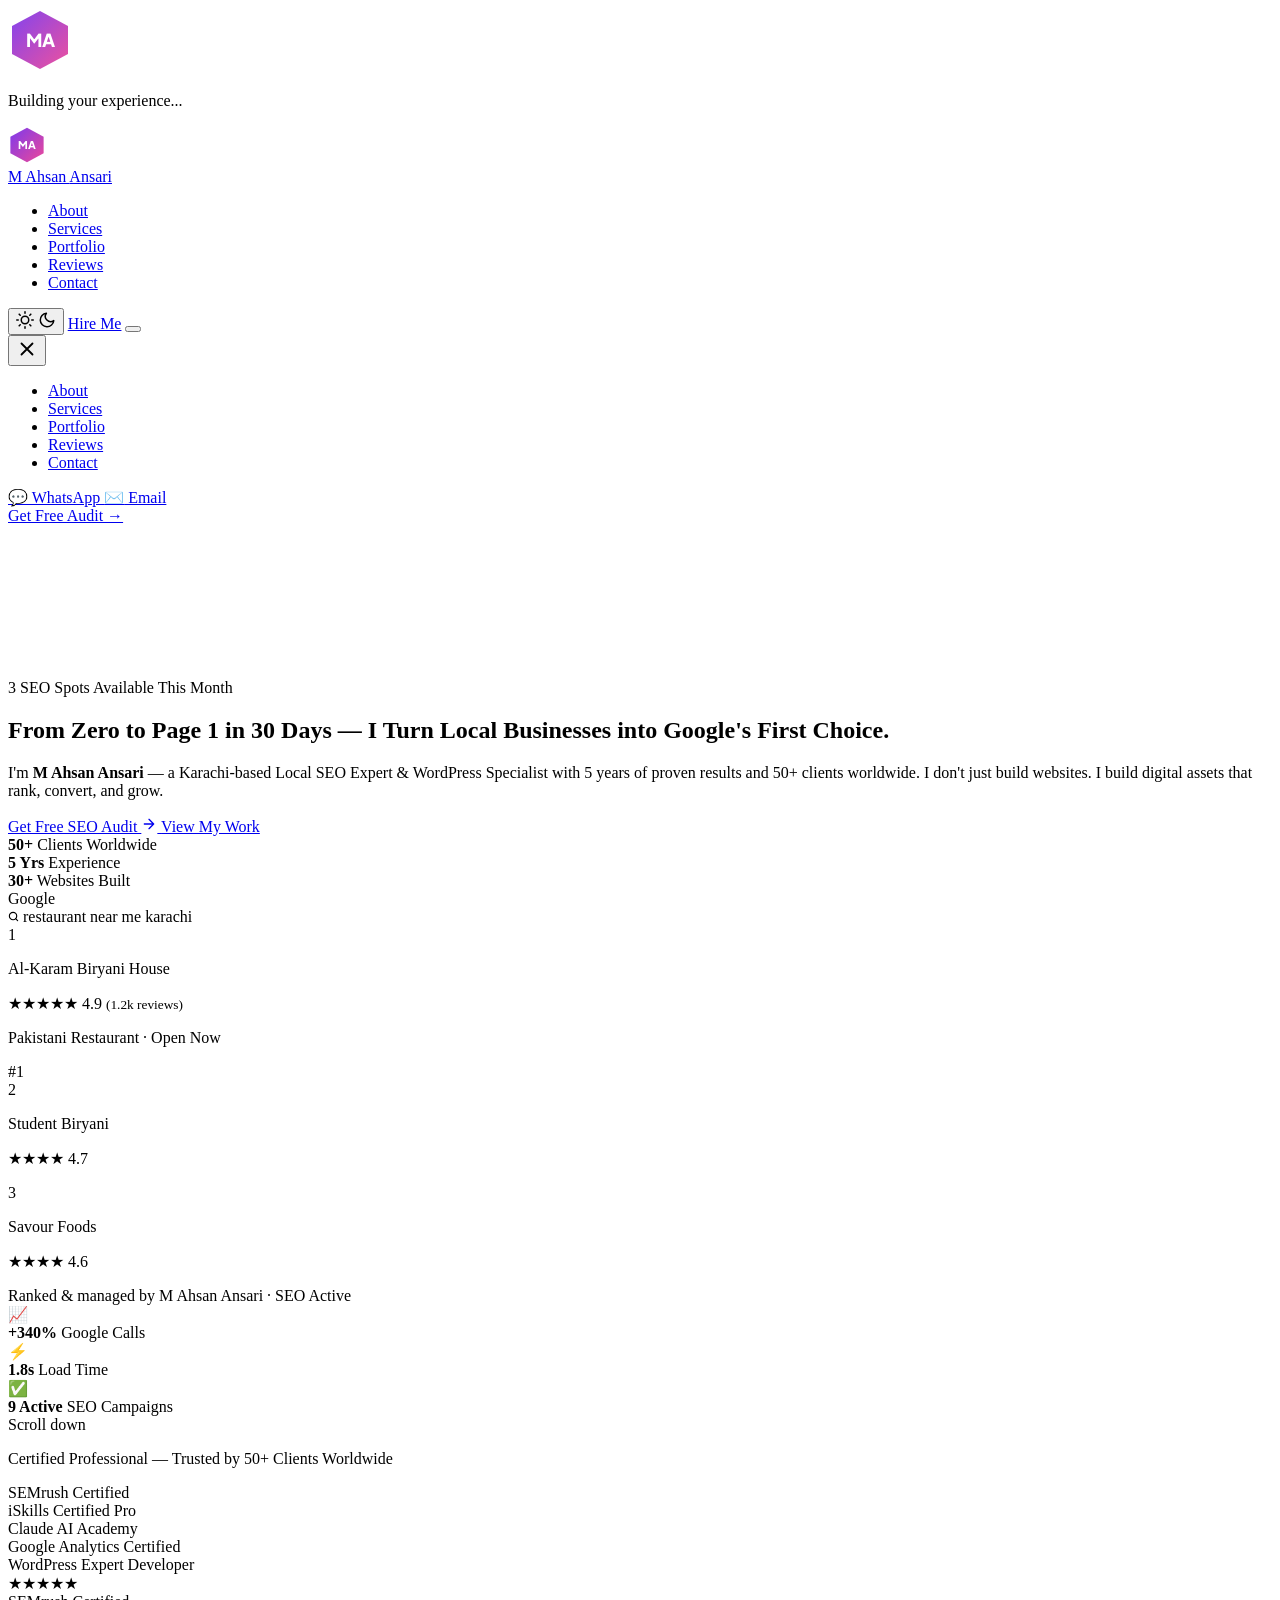
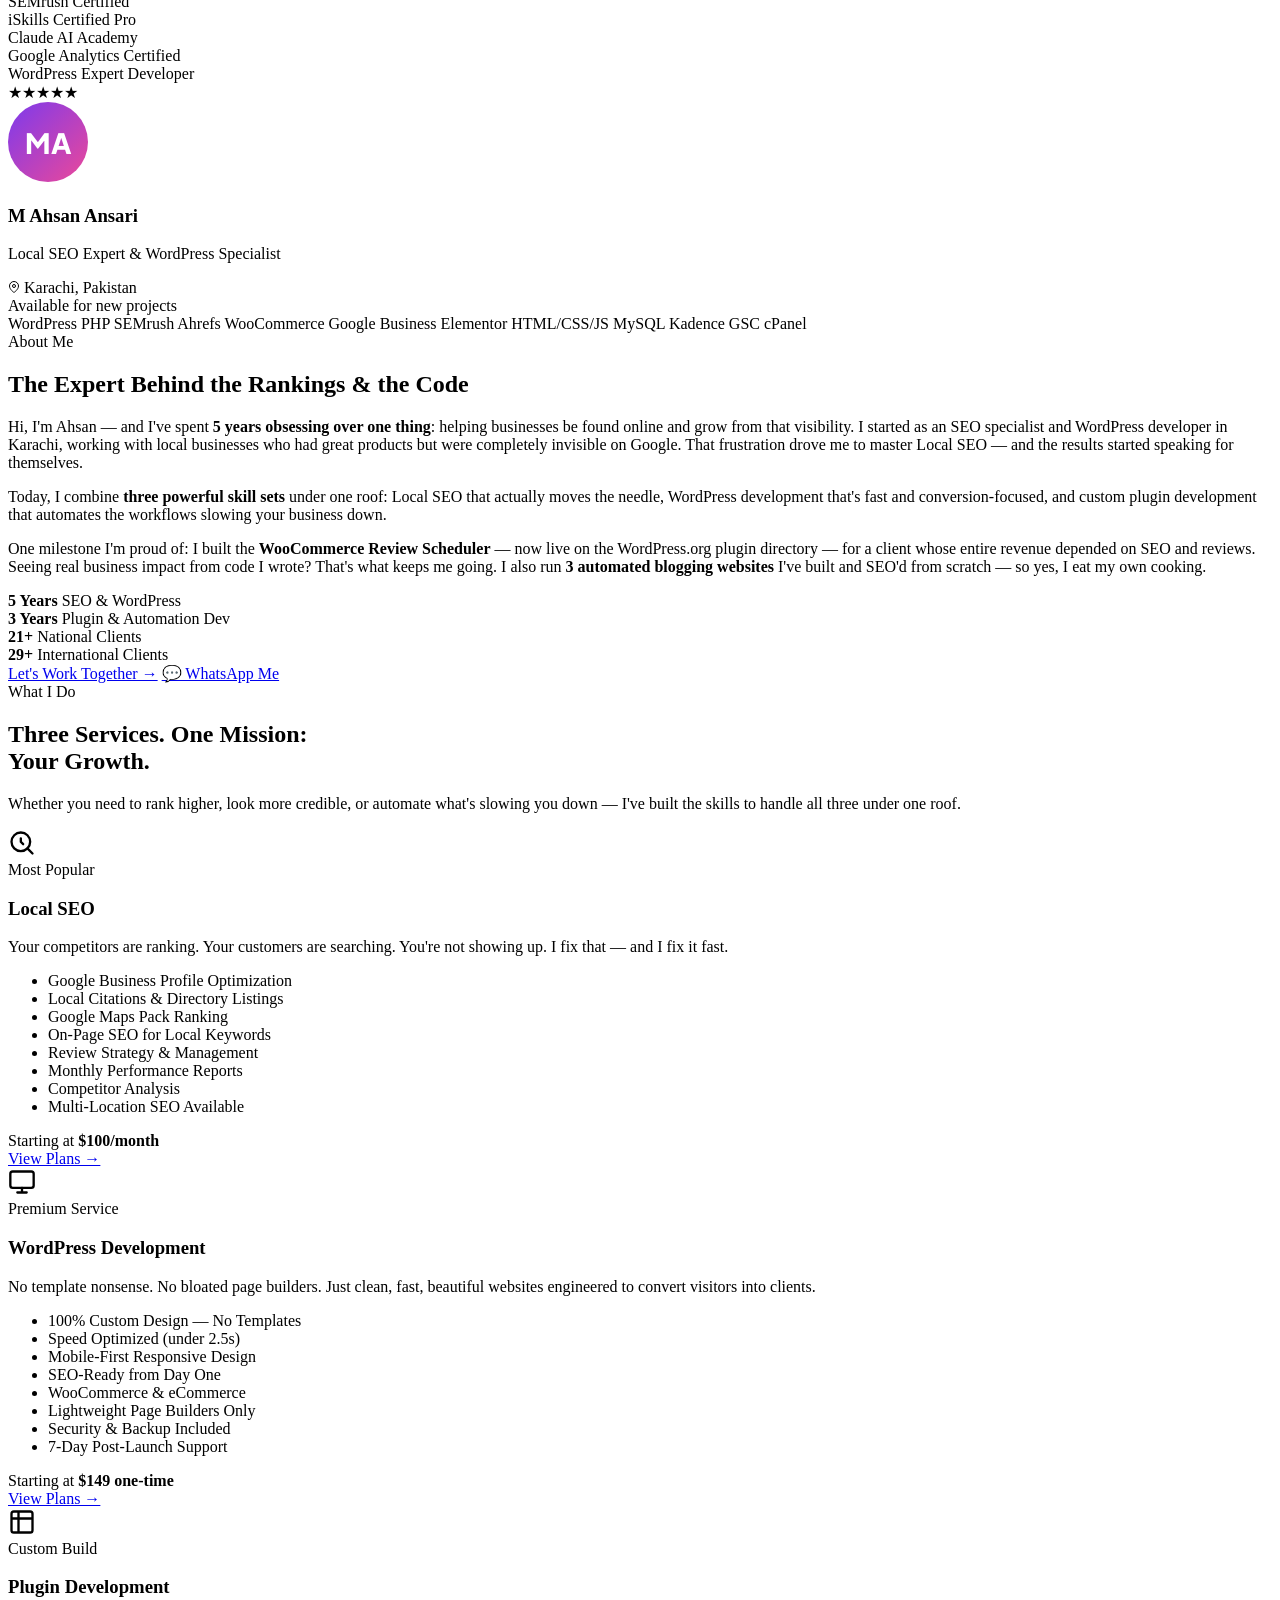
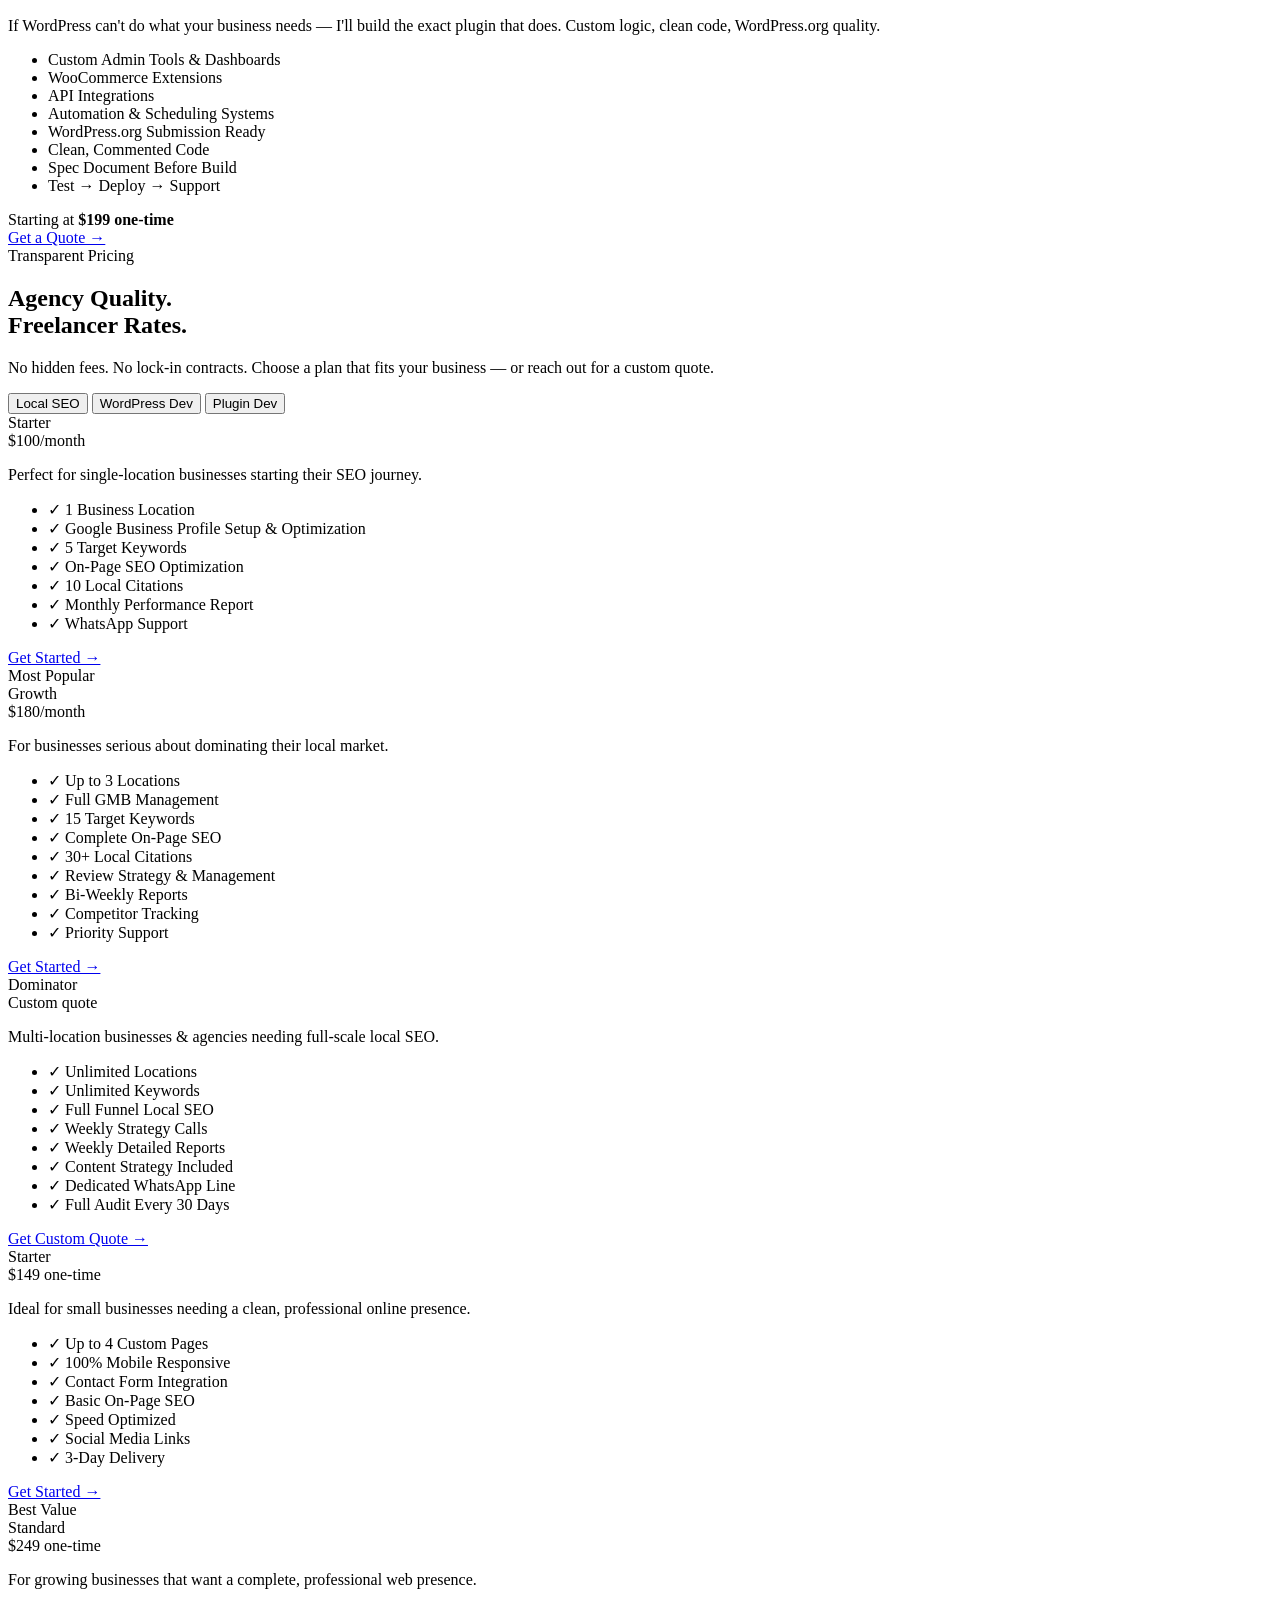
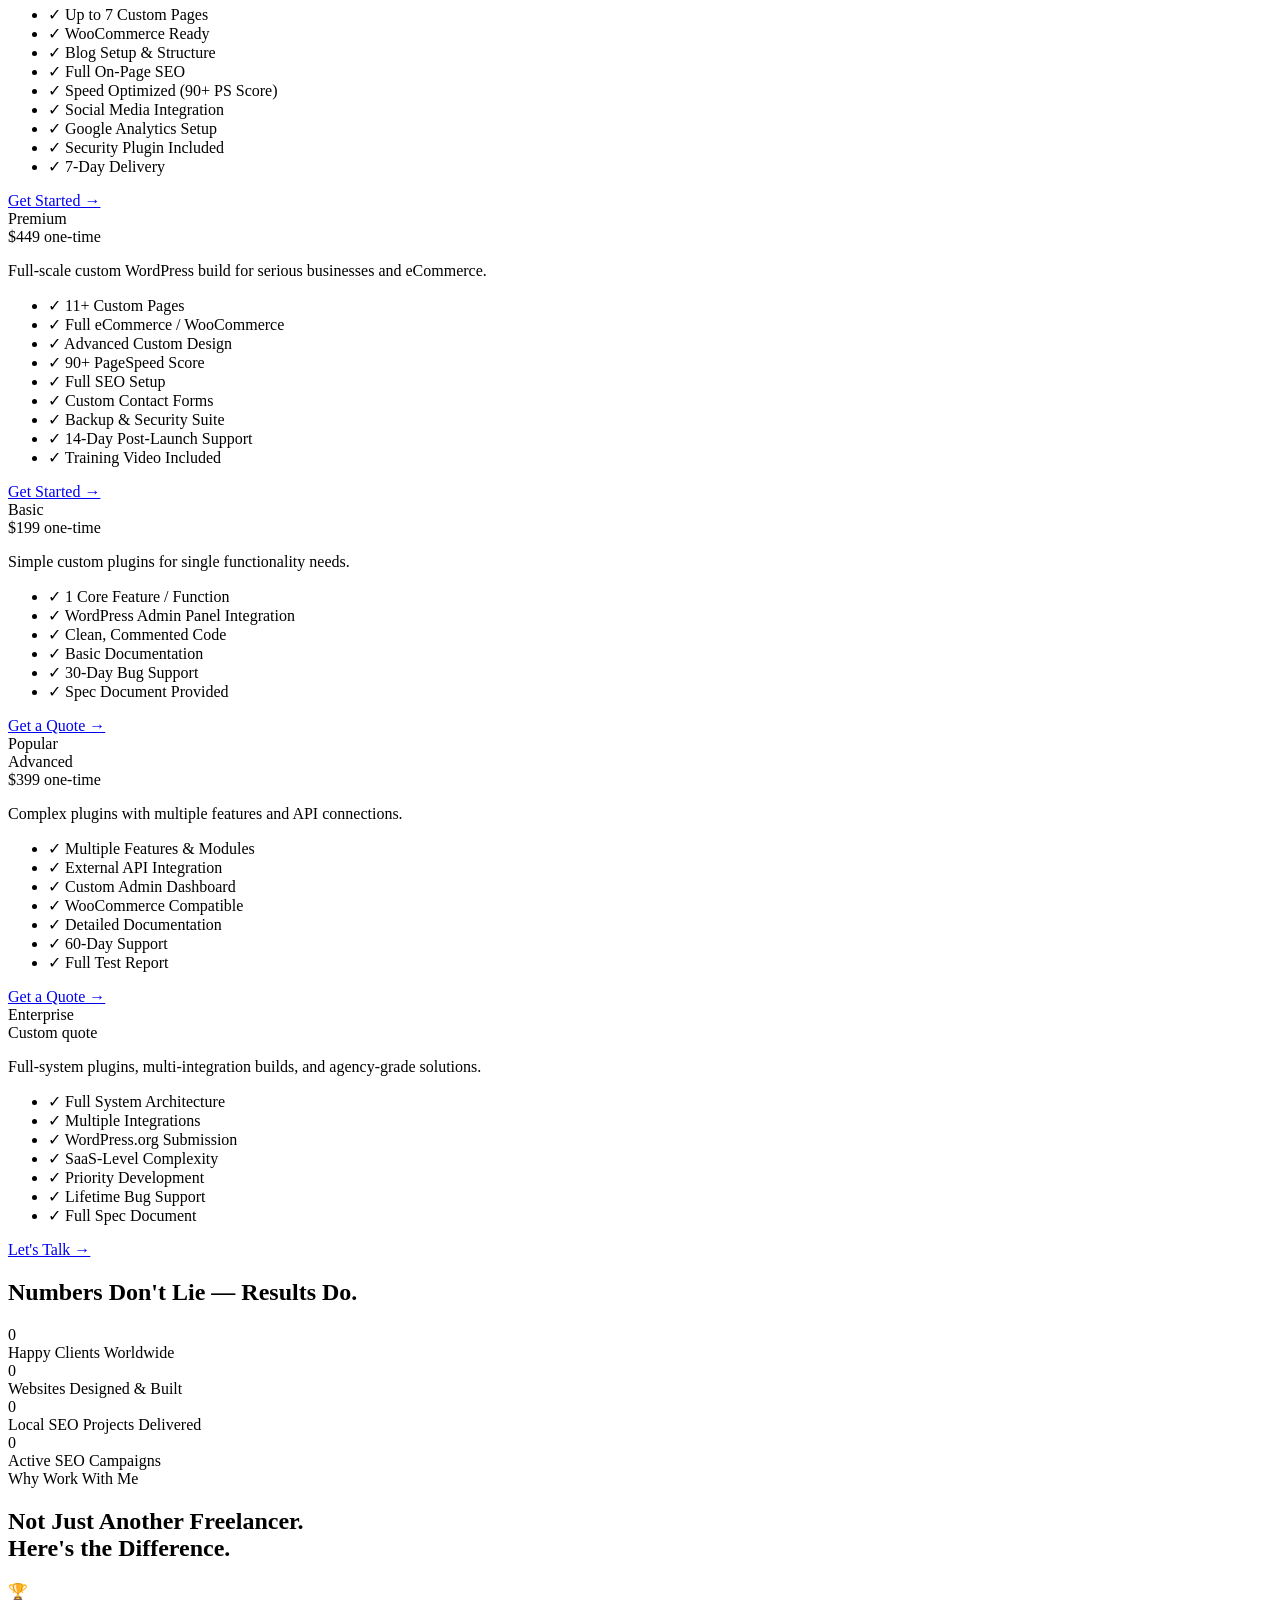
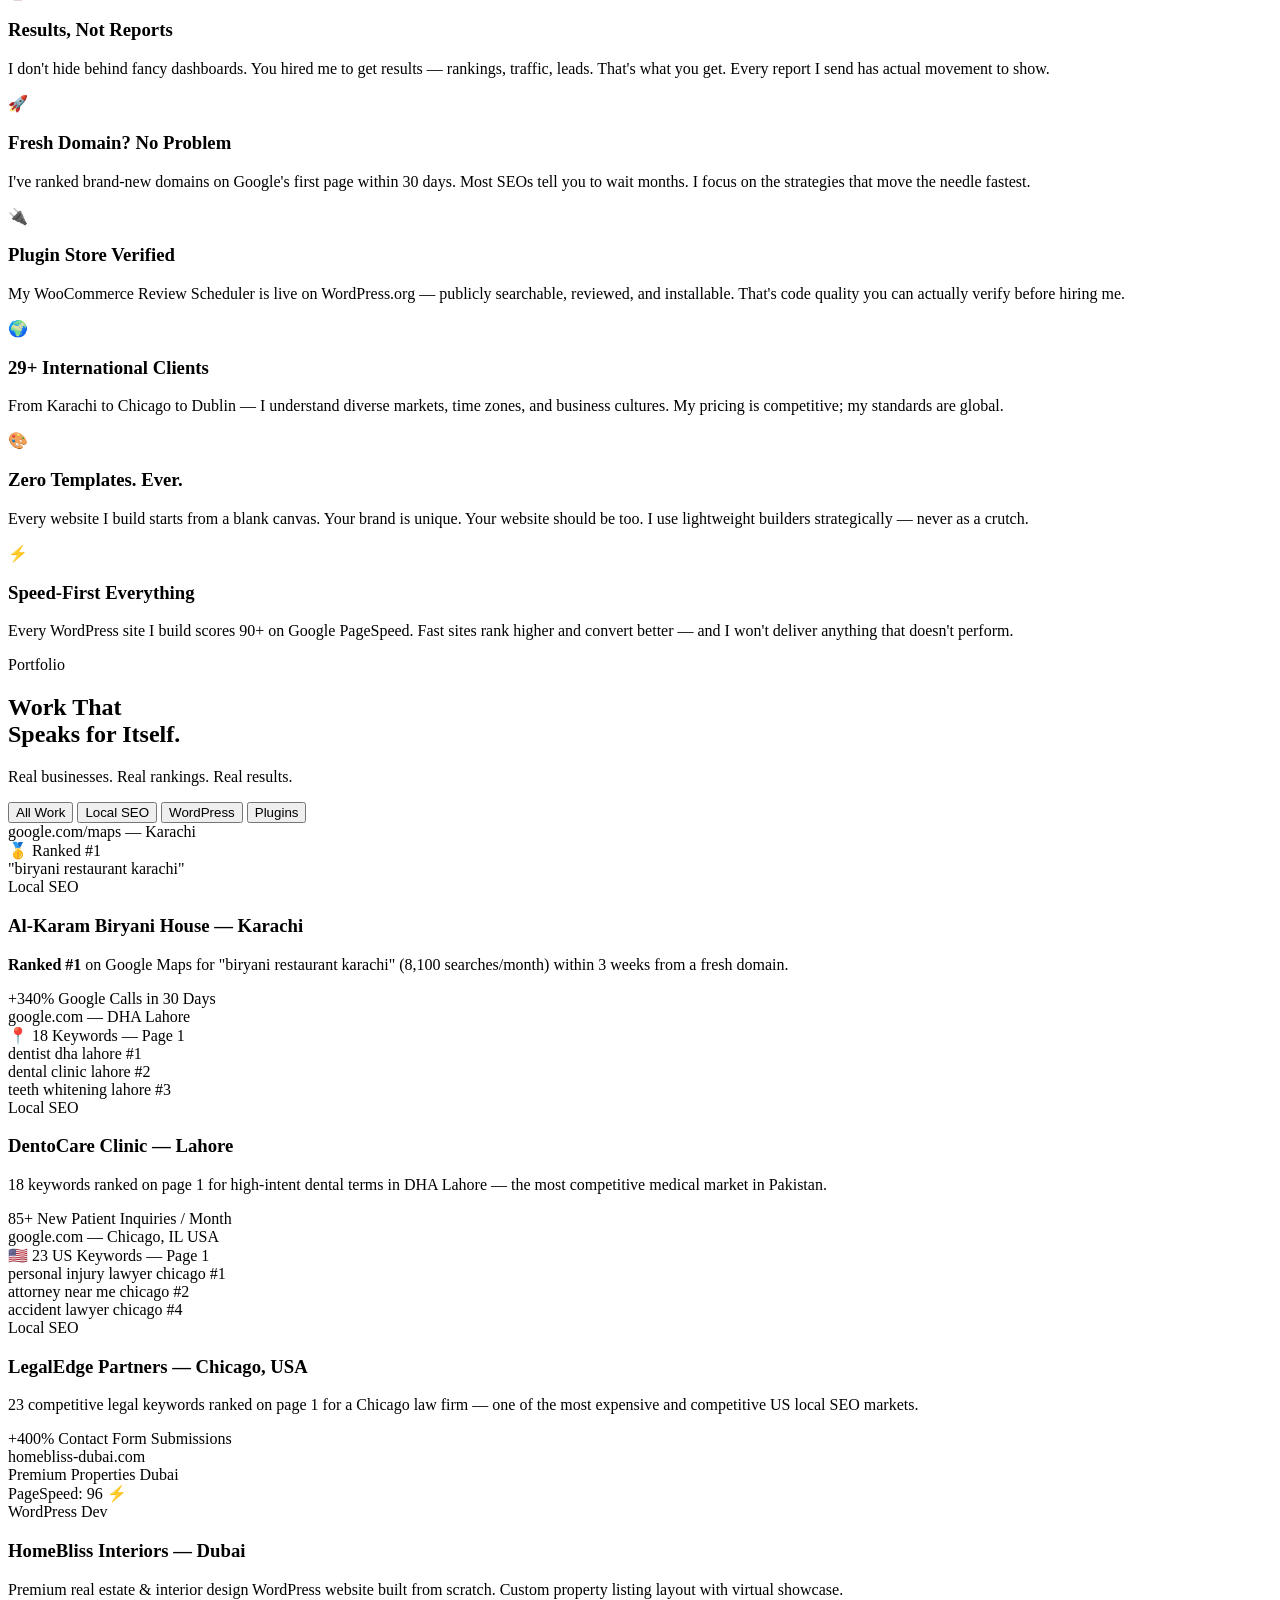
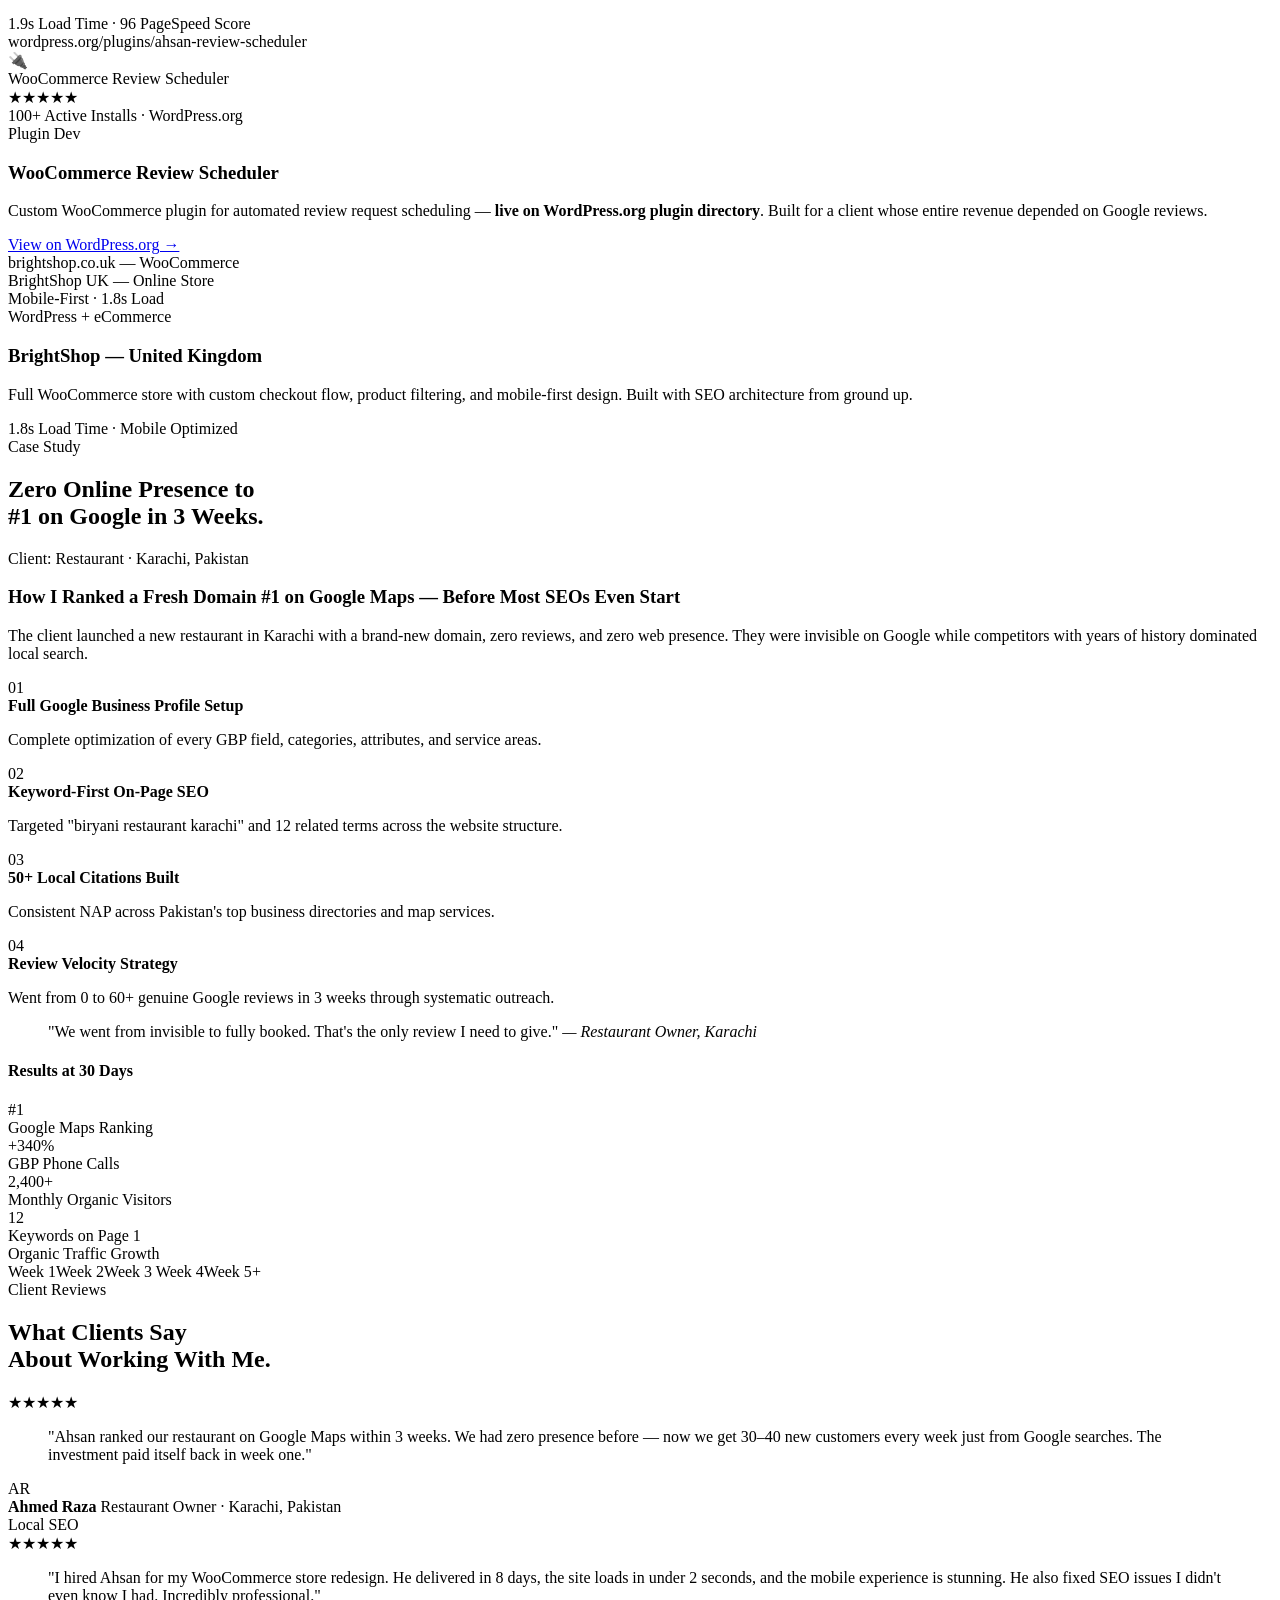
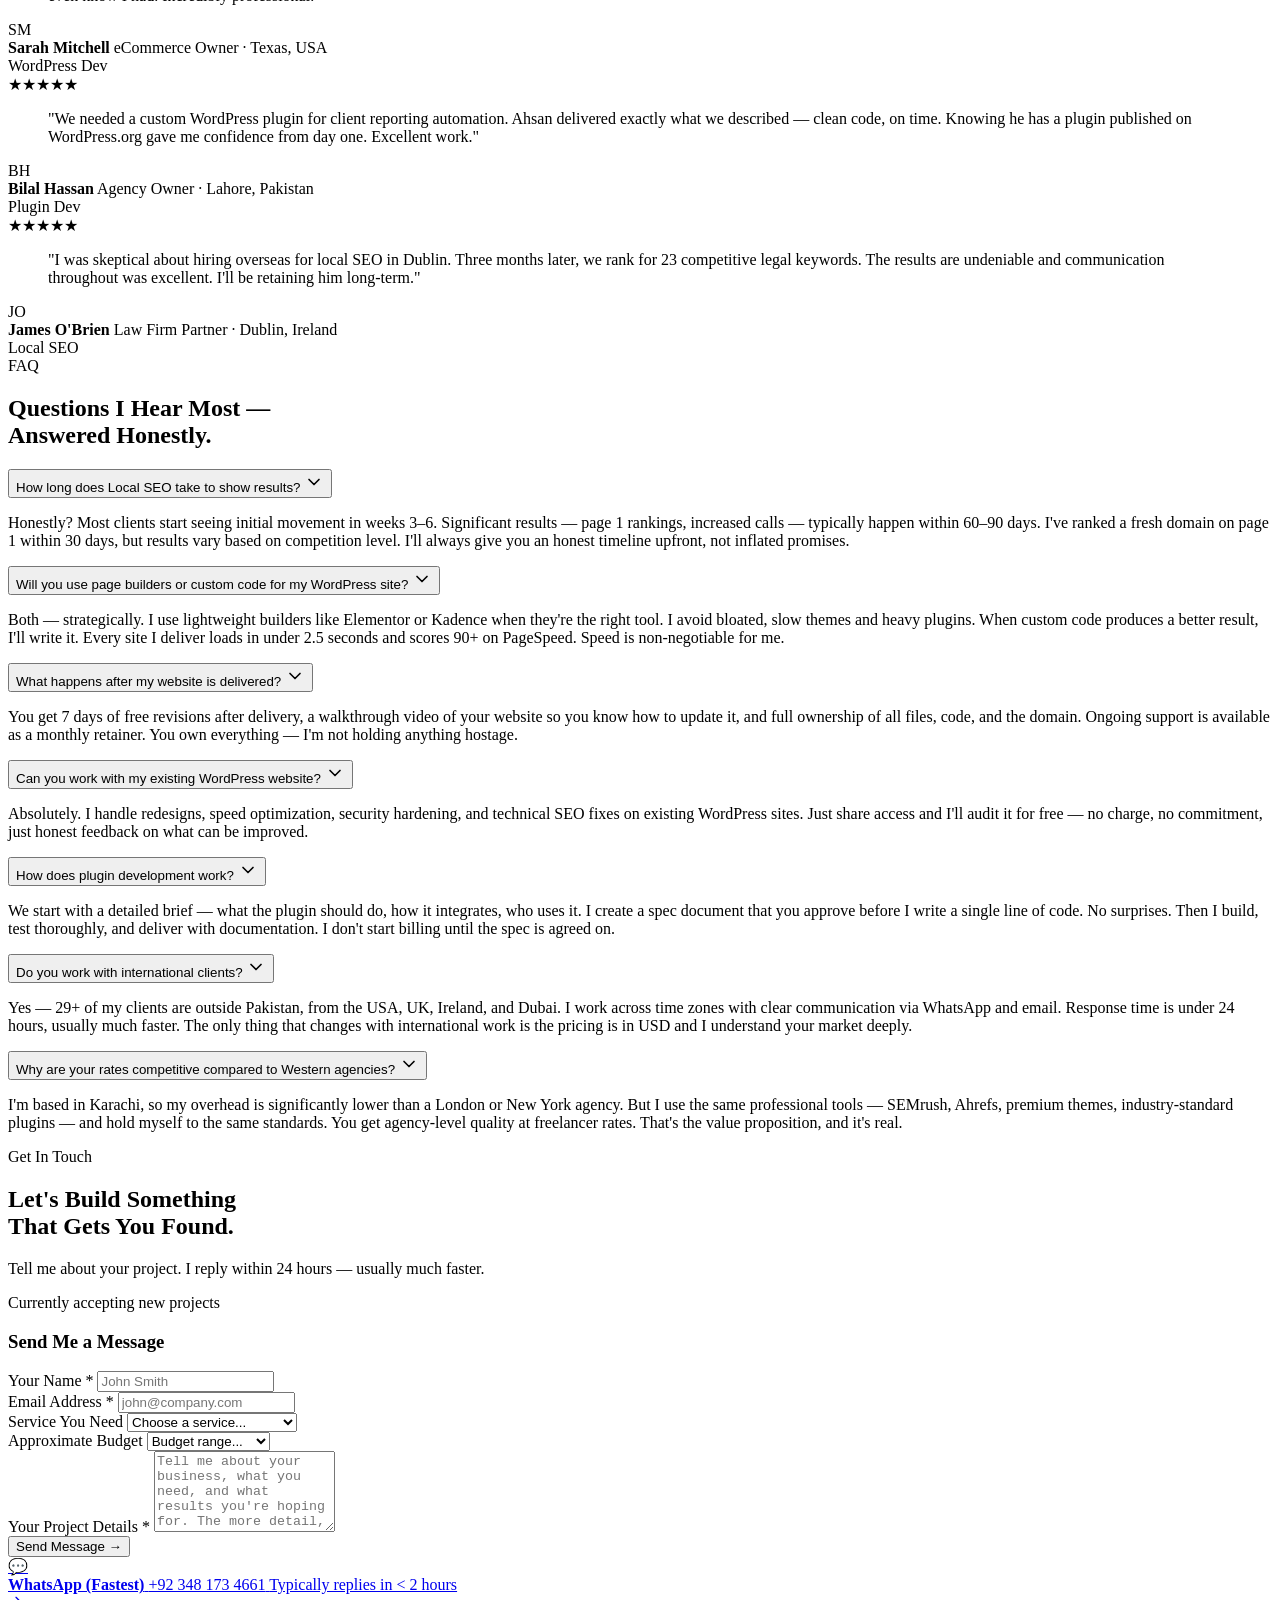
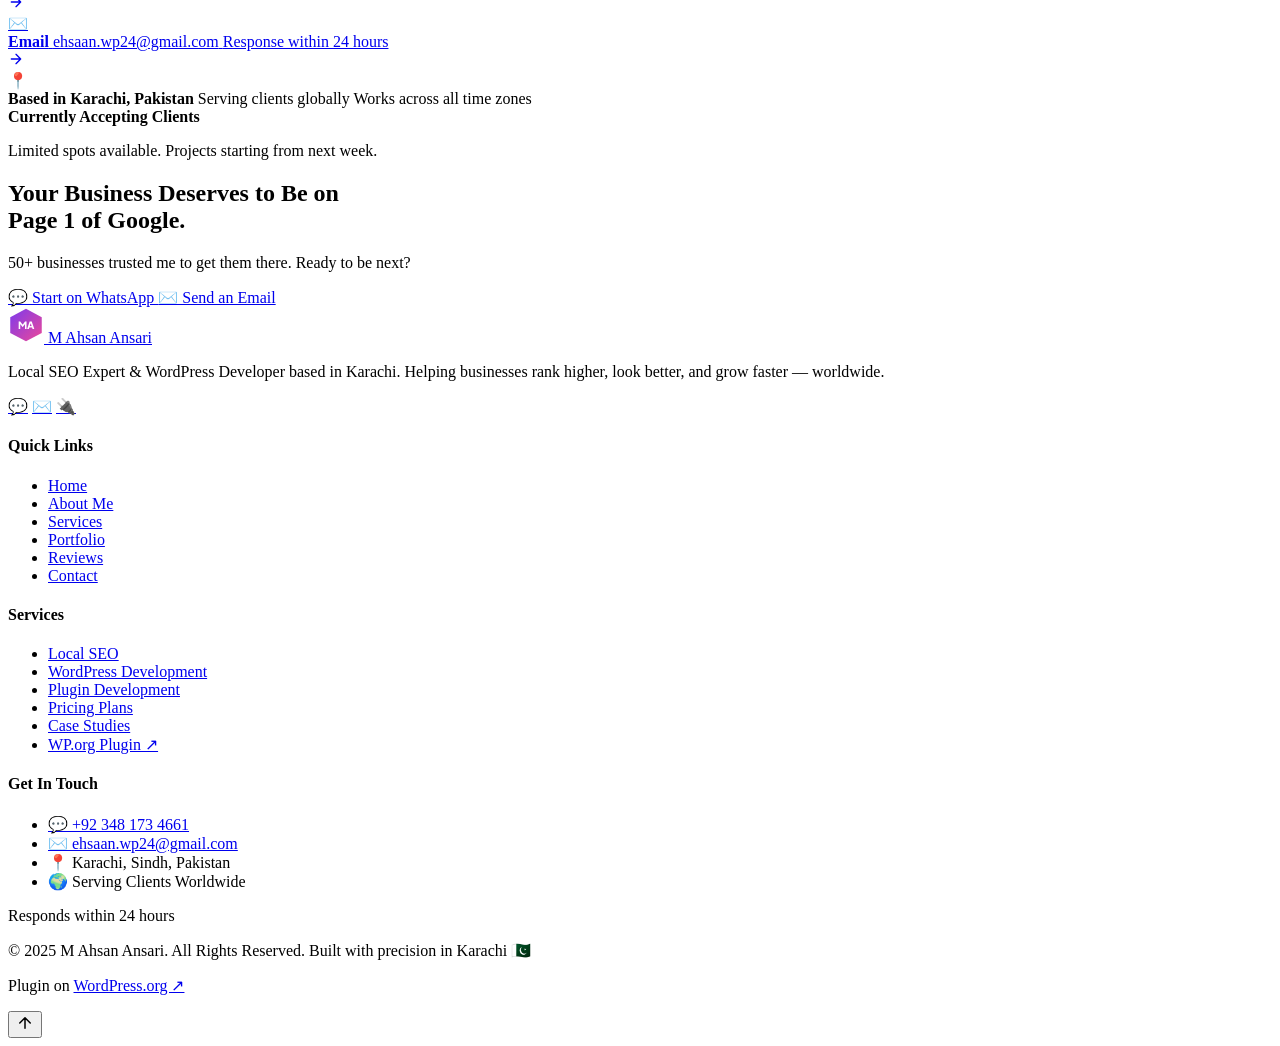
==== index.html @ eb2a400e "Initial website upload" ====
<!DOCTYPE html>
<html lang="en" data-theme="dark">
<head>
    <meta charset="UTF-8">
    <meta name="viewport" content="width=device-width, initial-scale=1.0">
    <meta http-equiv="X-UA-Compatible" content="IE=edge">

    <!-- =====================================================
         PRIMARY SEO META TAGS
         ===================================================== -->
    <title>M Ahsan Ansari | Local SEO Expert & WordPress Developer in Karachi, Pakistan</title>
    <meta name="description" content="M Ahsan Ansari — Local SEO Expert & WordPress Developer based in Karachi, Pakistan. I rank local businesses on Google's first page, build premium WordPress websites, and develop custom plugins. 50+ clients. 5 years experience.">
    <meta name="keywords" content="local SEO expert Karachi, WordPress developer Pakistan, WordPress plugin development, SEO consultant Karachi, WordPress designer Pakistan, WooCommerce developer, local SEO services, Google Maps ranking expert">
    <meta name="author" content="M Ahsan Ansari">
    <meta name="robots" content="index, follow, max-image-preview:large">
    <link rel="canonical" href="https://YOUR-USERNAME.github.io/">

    <!-- =====================================================
         OPEN GRAPH (Facebook, LinkedIn, WhatsApp preview)
         ===================================================== -->
    <meta property="og:type" content="website">
    <meta property="og:url" content="https://YOUR-USERNAME.github.io/">
    <meta property="og:title" content="M Ahsan Ansari | Local SEO Expert & WordPress Developer">
    <meta property="og:description" content="Rank #1 on Google. Build premium WordPress websites. Automate your workflow. 50+ happy clients. Based in Karachi — serving the world.">
    <meta property="og:image" content="https://YOUR-USERNAME.github.io/images/og-image.jpg">
    <meta property="og:locale" content="en_US">
    <meta property="og:site_name" content="M Ahsan Ansari">

    <!-- =====================================================
         TWITTER / X CARD
         ===================================================== -->
    <meta name="twitter:card" content="summary_large_image">
    <meta name="twitter:title" content="M Ahsan Ansari | Local SEO & WordPress Expert">
    <meta name="twitter:description" content="I put local businesses on Google's first page. 50+ clients. 5 years experience. Based in Karachi.">
    <meta name="twitter:image" content="https://YOUR-USERNAME.github.io/images/og-image.jpg">

    <!-- =====================================================
         GOOGLE FONTS
         Plus Jakarta Sans: Display headings (premium, modern)
         Inter: Body copy (clean, readable)
         ===================================================== -->
    <link rel="preconnect" href="https://fonts.googleapis.com">
    <link rel="preconnect" href="https://fonts.gstatic.com" crossorigin>
    <link href="https://fonts.googleapis.com/css2?family=Plus+Jakarta+Sans:wght@400;500;600;700;800&family=Inter:wght@300;400;500;600&display=swap" rel="stylesheet">

    <!-- =====================================================
         MAIN STYLESHEET
         ===================================================== -->
    <link rel="stylesheet" href="css/style.css">

    <!-- =====================================================
         SCHEMA MARKUP - PERSON (Local SEO + Trust signals)
         ===================================================== -->
    <script type="application/ld+json">
    {
      "@context": "https://schema.org",
      "@type": "Person",
      "name": "M Ahsan Ansari",
      "jobTitle": "Local SEO Expert & WordPress Developer",
      "url": "https://YOUR-USERNAME.github.io/",
      "email": "ehsaan.wp24@gmail.com",
      "telephone": "+923481734661",
      "address": {
        "@type": "PostalAddress",
        "addressLocality": "Karachi",
        "addressRegion": "Sindh",
        "addressCountry": "PK"
      },
      "knowsAbout": ["Local SEO", "WordPress Development", "WordPress Plugin Development", "WooCommerce", "Technical SEO", "Google Business Profile", "Speed Optimization"],
      "hasCredential": [
        {"@type": "EducationalOccupationalCredential", "name": "SEMrush SEO Certification"},
        {"@type": "EducationalOccupationalCredential", "name": "iSkills Certified Professional"},
        {"@type": "EducationalOccupationalCredential", "name": "Claude AI Academy"}
      ]
    }
    </script>

    <!-- =====================================================
         SCHEMA MARKUP - LOCAL BUSINESS
         ===================================================== -->
    <script type="application/ld+json">
    {
      "@context": "https://schema.org",
      "@type": "ProfessionalService",
      "name": "M Ahsan Ansari — SEO & WordPress Services",
      "description": "Local SEO, WordPress Development, and Custom Plugin Development services for businesses worldwide.",
      "priceRange": "$$",
      "address": {
        "@type": "PostalAddress",
        "addressLocality": "Karachi",
        "addressRegion": "Sindh",
        "addressCountry": "PK"
      },
      "telephone": "+923481734661",
      "email": "ehsaan.wp24@gmail.com",
      "areaServed": "Worldwide",
      "hasOfferCatalog": {
        "@type": "OfferCatalog",
        "name": "Digital Services",
        "itemListElement": [
          {"@type": "Offer", "itemOffered": {"@type": "Service", "name": "Local SEO"}, "price": "100", "priceCurrency": "USD"},
          {"@type": "Offer", "itemOffered": {"@type": "Service", "name": "WordPress Development"}, "price": "149", "priceCurrency": "USD"},
          {"@type": "Offer", "itemOffered": {"@type": "Service", "name": "WordPress Plugin Development"}, "price": "199", "priceCurrency": "USD"}
        ]
      }
    }
    </script>

</head>
<body>

    <!-- =====================================================
         LOADING SCREEN
         Fades out automatically after page loads.
         ===================================================== -->
    <div id="loader" role="status" aria-label="Page is loading">
        <div class="loader-inner">
            <div class="loader-logo-wrap">
                <!-- Animated SVG Logo -->
                <svg class="loader-svg" width="64" height="64" viewBox="0 0 64 64" xmlns="http://www.w3.org/2000/svg" aria-hidden="true">
                    <defs>
                        <linearGradient id="loaderGrad" x1="0%" y1="0%" x2="100%" y2="100%">
                            <stop offset="0%" stop-color="#7C3AED"/>
                            <stop offset="100%" stop-color="#EC4899"/>
                        </linearGradient>
                    </defs>
                    <polygon points="32,3 60,18 60,46 32,61 4,46 4,18" fill="url(#loaderGrad)" opacity="0.95"/>
                    <text x="32" y="39" text-anchor="middle" font-family="Plus Jakarta Sans, sans-serif" font-weight="800" font-size="18" fill="white">MA</text>
                </svg>
            </div>
            <div class="loader-bar-track" role="progressbar" aria-valuenow="0" aria-valuemin="0" aria-valuemax="100">
                <div class="loader-bar-fill" id="loader-bar"></div>
            </div>
            <p class="loader-text">Building your experience...</p>
        </div>
    </div>
    <!-- END: LOADER -->


    <!-- =====================================================
         STICKY NAVIGATION HEADER
         Glass-morphism effect. Active link highlighting.
         Collapses to hamburger on mobile.
         ===================================================== -->
    <header>
        <nav id="navbar" aria-label="Main site navigation">
            <div class="nav-container">

                <!-- LOGO -->
                <a href="#hero" class="nav-logo" aria-label="M Ahsan Ansari — Go to top">
                    <div class="logo-hexagon" aria-hidden="true">
                        <svg width="38" height="38" viewBox="0 0 64 64" xmlns="http://www.w3.org/2000/svg">
                            <defs>
                                <linearGradient id="navLogoGrad" x1="0%" y1="0%" x2="100%" y2="100%">
                                    <stop offset="0%" stop-color="#7C3AED"/>
                                    <stop offset="100%" stop-color="#EC4899"/>
                                </linearGradient>
                            </defs>
                            <polygon points="32,3 60,18 60,46 32,61 4,46 4,18" fill="url(#navLogoGrad)"/>
                            <text x="32" y="39" text-anchor="middle" font-family="Plus Jakarta Sans, sans-serif" font-weight="800" font-size="18" fill="white">MA</text>
                        </svg>
                    </div>
                    <span class="logo-text">M Ahsan <span class="logo-accent">Ansari</span></span>
                </a>

                <!-- DESKTOP NAV LINKS -->
                <ul class="nav-links" role="list">
                    <li><a href="#about"        class="nav-link" data-section="about">About</a></li>
                    <li><a href="#services"      class="nav-link" data-section="services">Services</a></li>
                    <li><a href="#portfolio"     class="nav-link" data-section="portfolio">Portfolio</a></li>
                    <li><a href="#testimonials"  class="nav-link" data-section="testimonials">Reviews</a></li>
                    <li><a href="#contact"       class="nav-link" data-section="contact">Contact</a></li>
                </ul>

                <!-- RIGHT: Theme Toggle + CTA + Hamburger -->
                <div class="nav-right">
                    <button id="theme-toggle" class="theme-toggle-btn" aria-label="Switch between dark and light mode" title="Toggle theme">
                        <svg class="icon-sun" width="18" height="18" viewBox="0 0 24 24" fill="none" xmlns="http://www.w3.org/2000/svg" aria-hidden="true">
                            <circle cx="12" cy="12" r="5" stroke="currentColor" stroke-width="2"/>
                            <path d="M12 1v2M12 21v2M4.22 4.22l1.42 1.42M18.36 18.36l1.42 1.42M1 12h2M21 12h2M4.22 19.78l1.42-1.42M18.36 5.64l1.42-1.42" stroke="currentColor" stroke-width="2" stroke-linecap="round"/>
                        </svg>
                        <svg class="icon-moon" width="18" height="18" viewBox="0 0 24 24" fill="none" xmlns="http://www.w3.org/2000/svg" aria-hidden="true">
                            <path d="M21 12.79A9 9 0 1 1 11.21 3 7 7 0 0 0 21 12.79z" stroke="currentColor" stroke-width="2" stroke-linecap="round" stroke-linejoin="round"/>
                        </svg>
                    </button>
                    <a href="#contact" class="btn btn-primary btn-sm">Hire Me</a>
                    <button id="hamburger" class="hamburger-btn" aria-label="Open navigation menu" aria-expanded="false" aria-controls="mobile-menu">
                        <span class="hline"></span>
                        <span class="hline"></span>
                        <span class="hline"></span>
                    </button>
                </div>

            </div>
        </nav>
    </header>
    <!-- END: NAVIGATION -->


    <!-- =====================================================
         MOBILE MENU OVERLAY
         Full-screen. Slides in when hamburger is clicked.
         ===================================================== -->
    <div id="mobile-menu" role="dialog" aria-modal="true" aria-label="Mobile navigation menu">
        <div class="mobile-menu-inner">
            <button id="mobile-close" class="mobile-close-btn" aria-label="Close navigation menu">
                <svg width="22" height="22" viewBox="0 0 24 24" fill="none" xmlns="http://www.w3.org/2000/svg" aria-hidden="true">
                    <path d="M18 6L6 18M6 6l12 12" stroke="currentColor" stroke-width="2" stroke-linecap="round"/>
                </svg>
            </button>

            <ul class="mobile-nav-list" role="list">
                <li><a href="#about"        class="mobile-nav-link">About</a></li>
                <li><a href="#services"     class="mobile-nav-link">Services</a></li>
                <li><a href="#portfolio"    class="mobile-nav-link">Portfolio</a></li>
                <li><a href="#testimonials" class="mobile-nav-link">Reviews</a></li>
                <li><a href="#contact"      class="mobile-nav-link">Contact</a></li>
            </ul>

            <div class="mobile-quick-contacts">
                <a href="https://wa.me/923481734661?text=Hi%20Ahsan!%20I%20visited%20your%20website%20and%20I'm%20interested%20in%20your%20services." class="mobile-contact-pill" target="_blank" rel="noopener noreferrer">
                    <span aria-hidden="true">💬</span> WhatsApp
                </a>
                <a href="mailto:ehsaan.wp24@gmail.com" class="mobile-contact-pill">
                    <span aria-hidden="true">✉️</span> Email
                </a>
            </div>

            <a href="#contact" class="btn btn-primary mobile-menu-cta">Get Free Audit →</a>
        </div>
    </div>
    <!-- END: MOBILE MENU -->


    <!-- =====================================================
         MAIN PAGE CONTENT
         ===================================================== -->
    <main id="main-content">


        <!-- =================================================
             SECTION 1: HERO
             Full-viewport. Particles canvas bg. Split layout.
             ================================================= -->
        <section id="hero" aria-labelledby="hero-heading">

            <!-- Canvas: JS draws floating particles here -->
            <canvas id="particles-canvas" aria-hidden="true"></canvas>

            <!-- Decorative gradient blobs (background ambiance) -->
            <div class="blob blob-1" aria-hidden="true"></div>
            <div class="blob blob-2" aria-hidden="true"></div>

            <div class="hero-container">

                <!-- LEFT: Text content -->
                <div class="hero-content">

                    <!-- Availability badge (creates urgency) -->
                    <div class="hero-badge" role="status" aria-live="polite">
                        <span class="pulse-dot" aria-hidden="true"></span>
                        <span>3 SEO Spots Available This Month</span>
                    </div>

                    <!-- H1: Main headline (one per page, SEO critical) -->
                    <h1 id="hero-heading" class="hero-title">
                        From Zero to <span class="gradient-text">Page 1</span> in 30 Days —
                        I Turn Local Businesses into <span class="gradient-text">Google's First Choice.</span>
                    </h1>

                    <!-- Supporting copy -->
                    <p class="hero-subtitle">
                        I'm <strong>M Ahsan Ansari</strong> — a Karachi-based Local SEO Expert &amp;
                        WordPress Specialist with 5 years of proven results and 50+ clients worldwide.
                        I don't just build websites. I build digital assets that rank, convert, and grow.
                    </p>

                    <!-- CTA Buttons -->
                    <div class="hero-ctas">
                        <a href="#contact" class="btn btn-primary btn-lg">
                            Get Free SEO Audit
                            <svg width="16" height="16" viewBox="0 0 24 24" fill="none" xmlns="http://www.w3.org/2000/svg" aria-hidden="true">
                                <path d="M5 12h14M12 5l7 7-7 7" stroke="currentColor" stroke-width="2" stroke-linecap="round" stroke-linejoin="round"/>
                            </svg>
                        </a>
                        <a href="#portfolio" class="btn btn-ghost btn-lg">
                            View My Work
                        </a>
                    </div>

                    <!-- Quick trust stats below CTAs -->
                    <div class="hero-stats-row" aria-label="Key achievements">
                        <div class="h-stat">
                            <strong>50+</strong>
                            <span>Clients Worldwide</span>
                        </div>
                        <span class="h-stat-divider" aria-hidden="true"></span>
                        <div class="h-stat">
                            <strong>5 Yrs</strong>
                            <span>Experience</span>
                        </div>
                        <span class="h-stat-divider" aria-hidden="true"></span>
                        <div class="h-stat">
                            <strong>30+</strong>
                            <span>Websites Built</span>
                        </div>
                    </div>

                </div>
                <!-- END: Left Content -->

                <!-- RIGHT: Google Maps visual mock-up (signature element) -->
                <div class="hero-visual" aria-hidden="true">

                    <!-- Decorative glow ring behind card -->
                    <div class="visual-glow-ring"></div>

                    <!-- MAIN CARD: Mimics a Google Maps local results panel -->
                    <div class="gmaps-card glass-card floating">
                        <div class="gmaps-header">
                            <div class="google-wordmark">
                                <span class="g-b">G</span><span class="g-r">o</span><span class="g-y">o</span><span class="g-b">g</span><span class="g-g">l</span><span class="g-r">e</span>
                            </div>
                            <div class="gmaps-search-row">
                                <svg width="11" height="11" viewBox="0 0 24 24" fill="none" xmlns="http://www.w3.org/2000/svg"><circle cx="11" cy="11" r="8" stroke="currentColor" stroke-width="2.5"/><path d="M21 21l-4.35-4.35" stroke="currentColor" stroke-width="2.5" stroke-linecap="round"/></svg>
                                <span>restaurant near me karachi</span>
                            </div>
                        </div>

                        <div class="gmaps-results">
                            <!-- Rank #1 (client's business) -->
                            <div class="gmap-item gmap-first">
                                <span class="gmap-rank rank-1">1</span>
                                <div class="gmap-biz">
                                    <p class="gmap-name">Al-Karam Biryani House</p>
                                    <p class="gmap-stars">★★★★★ <span>4.9</span> <small>(1.2k reviews)</small></p>
                                    <p class="gmap-meta">Pakistani Restaurant · Open Now</p>
                                </div>
                                <div class="live-rank-pill">
                                    <span class="live-dot"></span>#1
                                </div>
                            </div>
                            <!-- Rank #2 (competitor) -->
                            <div class="gmap-item">
                                <span class="gmap-rank rank-2">2</span>
                                <div class="gmap-biz">
                                    <p class="gmap-name">Student Biryani</p>
                                    <p class="gmap-stars">★★★★ <span>4.7</span></p>
                                </div>
                            </div>
                            <!-- Rank #3 (competitor) -->
                            <div class="gmap-item">
                                <span class="gmap-rank rank-3">3</span>
                                <div class="gmap-biz">
                                    <p class="gmap-name">Savour Foods</p>
                                    <p class="gmap-stars">★★★★ <span>4.6</span></p>
                                </div>
                            </div>
                        </div>

                        <div class="gmaps-footer">
                            <span class="live-dot"></span>
                            <span>Ranked &amp; managed by M Ahsan Ansari · SEO Active</span>
                        </div>
                    </div>
                    <!-- END: Main Card -->

                    <!-- MINI CARD 1: Traffic result -->
                    <div class="mini-card mc-traffic floating-delay-1 glass-card">
                        <span class="mc-icon" aria-hidden="true">📈</span>
                        <div class="mc-data">
                            <strong>+340%</strong>
                            <span>Google Calls</span>
                        </div>
                    </div>

                    <!-- MINI CARD 2: Page speed -->
                    <div class="mini-card mc-speed floating-delay-2 glass-card">
                        <span class="mc-icon" aria-hidden="true">⚡</span>
                        <div class="mc-data">
                            <strong>1.8s</strong>
                            <span>Load Time</span>
                        </div>
                    </div>

                    <!-- MINI CARD 3: Active campaigns -->
                    <div class="mini-card mc-clients floating-delay-3 glass-card">
                        <span class="mc-icon" aria-hidden="true">✅</span>
                        <div class="mc-data">
                            <strong>9 Active</strong>
                            <span>SEO Campaigns</span>
                        </div>
                    </div>

                </div>
                <!-- END: Right Visual -->

            </div>

            <!-- Scroll cue (animated) -->
            <div class="scroll-cue" aria-hidden="true">
                <div class="scroll-mouse"><div class="scroll-wheel"></div></div>
                <span>Scroll down</span>
            </div>

        </section>
        <!-- END: HERO -->


        <!-- =================================================
             SECTION 2: CERTIFICATIONS / TRUST BAR
             Scrolling ticker with cert badges.
             ================================================= -->
        <section id="trust" aria-label="Certifications and professional credentials">
            <div class="trust-inner">
                <p class="trust-eyebrow">Certified Professional — Trusted by 50+ Clients Worldwide</p>
                <!-- Outer wrapper clips the scroll -->
                <div class="cert-scroll-wrapper" role="list" aria-label="Certification badges">
                    <!-- First set -->
                    <div class="cert-track" aria-hidden="false">
                        <div class="cert-badge semrush-badge" role="listitem">
                            <span class="cert-dot cert-dot-orange" aria-hidden="true"></span>
                            <span class="cert-name">SEMrush</span>
                            <span class="cert-tag">Certified</span>
                        </div>
                        <div class="cert-badge iskills-badge" role="listitem">
                            <span class="cert-dot cert-dot-blue" aria-hidden="true"></span>
                            <span class="cert-name">iSkills</span>
                            <span class="cert-tag">Certified Pro</span>
                        </div>
                        <div class="cert-badge claude-badge" role="listitem">
                            <span class="cert-dot cert-dot-purple" aria-hidden="true"></span>
                            <span class="cert-name">Claude AI</span>
                            <span class="cert-tag">Academy</span>
                        </div>
                        <div class="cert-badge ga-badge" role="listitem">
                            <span class="cert-dot cert-dot-orange" aria-hidden="true"></span>
                            <span class="cert-name">Google Analytics</span>
                            <span class="cert-tag">Certified</span>
                        </div>
                        <div class="cert-badge wp-badge" role="listitem">
                            <span class="cert-dot cert-dot-blue" aria-hidden="true"></span>
                            <span class="cert-name">WordPress</span>
                            <span class="cert-tag">Expert Developer</span>
                        </div>
                        <!-- Spacer item -->
                        <div class="cert-spacer" aria-hidden="true">★★★★★</div>
                    </div>
                    <!-- Duplicate for seamless infinite scroll -->
                    <div class="cert-track" aria-hidden="true">
                        <div class="cert-badge semrush-badge">
                            <span class="cert-dot cert-dot-orange"></span>
                            <span class="cert-name">SEMrush</span>
                            <span class="cert-tag">Certified</span>
                        </div>
                        <div class="cert-badge iskills-badge">
                            <span class="cert-dot cert-dot-blue"></span>
                            <span class="cert-name">iSkills</span>
                            <span class="cert-tag">Certified Pro</span>
                        </div>
                        <div class="cert-badge claude-badge">
                            <span class="cert-dot cert-dot-purple"></span>
                            <span class="cert-name">Claude AI</span>
                            <span class="cert-tag">Academy</span>
                        </div>
                        <div class="cert-badge ga-badge">
                            <span class="cert-dot cert-dot-orange"></span>
                            <span class="cert-name">Google Analytics</span>
                            <span class="cert-tag">Certified</span>
                        </div>
                        <div class="cert-badge wp-badge">
                            <span class="cert-dot cert-dot-blue"></span>
                            <span class="cert-name">WordPress</span>
                            <span class="cert-tag">Expert Developer</span>
                        </div>
                        <div class="cert-spacer" aria-hidden="true">★★★★★</div>
                    </div>
                </div>
            </div>
        </section>
        <!-- END: TRUST BAR -->


        <!-- =================================================
             SECTION 3: ABOUT ME
             Bio, skills, tools, credentials.
             ================================================= -->
        <section id="about" aria-labelledby="about-heading">
            <div class="container">
                <div class="about-grid">

                    <!-- LEFT: Visual element (avatar + skills) -->
                    <div class="about-visual animate-on-scroll">
                        <!-- Stylized avatar card -->
                        <div class="avatar-card glass-card">
                            <div class="avatar-circle">
                                <svg width="80" height="80" viewBox="0 0 80 80" xmlns="http://www.w3.org/2000/svg" aria-label="M Ahsan Ansari avatar">
                                    <defs>
                                        <linearGradient id="avatarGrad" x1="0%" y1="0%" x2="100%" y2="100%">
                                            <stop offset="0%" stop-color="#7C3AED"/>
                                            <stop offset="100%" stop-color="#EC4899"/>
                                        </linearGradient>
                                    </defs>
                                    <circle cx="40" cy="40" r="40" fill="url(#avatarGrad)"/>
                                    <text x="40" y="52" text-anchor="middle" font-family="Plus Jakarta Sans, sans-serif" font-weight="800" font-size="28" fill="white">MA</text>
                                </svg>
                            </div>
                            <div class="avatar-info">
                                <h3>M Ahsan Ansari</h3>
                                <p>Local SEO Expert &amp; WordPress Specialist</p>
                                <div class="avatar-location">
                                    <svg width="12" height="12" viewBox="0 0 24 24" fill="none" xmlns="http://www.w3.org/2000/svg" aria-hidden="true"><path d="M21 10c0 7-9 13-9 13s-9-6-9-13a9 9 0 0 1 18 0z" stroke="currentColor" stroke-width="2"/><circle cx="12" cy="10" r="3" stroke="currentColor" stroke-width="2"/></svg>
                                    <span>Karachi, Pakistan</span>
                                </div>
                            </div>
                            <div class="avatar-availability">
                                <span class="live-dot"></span>
                                <span>Available for new projects</span>
                            </div>
                        </div>

                        <!-- Tool badges grid -->
                        <div class="tools-grid" aria-label="Tools and technologies">
                            <span class="tool-badge">WordPress</span>
                            <span class="tool-badge">PHP</span>
                            <span class="tool-badge">SEMrush</span>
                            <span class="tool-badge">Ahrefs</span>
                            <span class="tool-badge">WooCommerce</span>
                            <span class="tool-badge">Google Business</span>
                            <span class="tool-badge">Elementor</span>
                            <span class="tool-badge">HTML/CSS/JS</span>
                            <span class="tool-badge">MySQL</span>
                            <span class="tool-badge">Kadence</span>
                            <span class="tool-badge">GSC</span>
                            <span class="tool-badge">cPanel</span>
                        </div>

                    </div>
                    <!-- END: About Visual -->

                    <!-- RIGHT: Bio content -->
                    <div class="about-content animate-on-scroll delay-1">

                        <div class="section-eyebrow">About Me</div>
                        <h2 id="about-heading" class="section-title">
                            The Expert Behind the Rankings &amp; the Code
                        </h2>

                        <p class="about-bio">
                            Hi, I'm Ahsan — and I've spent <strong>5 years obsessing over one thing</strong>: helping
                            businesses be found online and grow from that visibility. I started as an SEO specialist
                            and WordPress developer in Karachi, working with local businesses who had great products
                            but were completely invisible on Google. That frustration drove me to master Local SEO —
                            and the results started speaking for themselves.
                        </p>

                        <p class="about-bio">
                            Today, I combine <strong>three powerful skill sets</strong> under one roof: Local SEO that
                            actually moves the needle, WordPress development that's fast and conversion-focused,
                            and custom plugin development that automates the workflows slowing your business down.
                        </p>

                        <p class="about-bio">
                            One milestone I'm proud of: I built the <strong>WooCommerce Review Scheduler</strong> —
                            now live on the WordPress.org plugin directory — for a client whose entire revenue
                            depended on SEO and reviews. Seeing real business impact from code I wrote? That's
                            what keeps me going. I also run <strong>3 automated blogging websites</strong> I've
                            built and SEO'd from scratch — so yes, I eat my own cooking.
                        </p>

                        <div class="about-xp-row">
                            <div class="xp-item">
                                <strong>5 Years</strong>
                                <span>SEO &amp; WordPress</span>
                            </div>
                            <div class="xp-item">
                                <strong>3 Years</strong>
                                <span>Plugin &amp; Automation Dev</span>
                            </div>
                            <div class="xp-item">
                                <strong>21+</strong>
                                <span>National Clients</span>
                            </div>
                            <div class="xp-item">
                                <strong>29+</strong>
                                <span>International Clients</span>
                            </div>
                        </div>

                        <div class="about-ctas">
                            <a href="#contact" class="btn btn-primary">Let's Work Together →</a>
                            <a href="https://wa.me/923481734661?text=Hi%20Ahsan!%20I%20visited%20your%20website%20and%20I'm%20interested%20in%20your%20services." class="btn btn-ghost" target="_blank" rel="noopener noreferrer">
                                💬 WhatsApp Me
                            </a>
                        </div>

                    </div>
                    <!-- END: About Content -->

                </div>
            </div>
        </section>
        <!-- END: ABOUT -->


        <!-- =================================================
             SECTION 4: SERVICES
             3 core service cards with features list.
             ================================================= -->
        <section id="services" aria-labelledby="services-heading">
            <div class="container">

                <div class="section-header animate-on-scroll">
                    <div class="section-eyebrow">What I Do</div>
                    <h2 id="services-heading" class="section-title">
                        Three Services. One Mission:<br>
                        <span class="gradient-text">Your Growth.</span>
                    </h2>
                    <p class="section-subtitle">
                        Whether you need to rank higher, look more credible, or automate what's slowing you
                        down — I've built the skills to handle all three under one roof.
                    </p>
                </div>

                <div class="services-grid">

                    <!-- SERVICE 1: LOCAL SEO -->
                    <article class="service-card glass-card animate-on-scroll" aria-labelledby="seo-title">
                        <div class="service-icon-wrap">
                            <svg class="service-icon" width="28" height="28" viewBox="0 0 24 24" fill="none" xmlns="http://www.w3.org/2000/svg" aria-hidden="true">
                                <circle cx="11" cy="11" r="8" stroke="currentColor" stroke-width="2"/>
                                <path d="M21 21l-4.35-4.35" stroke="currentColor" stroke-width="2" stroke-linecap="round"/>
                                <path d="M11 8v3l2 2" stroke="currentColor" stroke-width="2" stroke-linecap="round"/>
                            </svg>
                        </div>
                        <div class="service-tag">Most Popular</div>
                        <h3 id="seo-title" class="service-title">Local SEO</h3>
                        <p class="service-desc">
                            Your competitors are ranking. Your customers are searching. You're not showing up.
                            I fix that — and I fix it fast.
                        </p>
                        <ul class="service-features" role="list">
                            <li>Google Business Profile Optimization</li>
                            <li>Local Citations &amp; Directory Listings</li>
                            <li>Google Maps Pack Ranking</li>
                            <li>On-Page SEO for Local Keywords</li>
                            <li>Review Strategy &amp; Management</li>
                            <li>Monthly Performance Reports</li>
                            <li>Competitor Analysis</li>
                            <li>Multi-Location SEO Available</li>
                        </ul>
                        <div class="service-price">
                            Starting at <strong>$100<span>/month</span></strong>
                        </div>
                        <a href="#pricing" class="btn btn-primary service-cta">View Plans →</a>
                    </article>

                    <!-- SERVICE 2: WORDPRESS DEVELOPMENT (Featured) -->
                    <article class="service-card service-card-featured glass-card animate-on-scroll delay-1" aria-labelledby="wp-title">
                        <div class="service-icon-wrap">
                            <svg class="service-icon" width="28" height="28" viewBox="0 0 24 24" fill="none" xmlns="http://www.w3.org/2000/svg" aria-hidden="true">
                                <rect x="2" y="3" width="20" height="14" rx="2" stroke="currentColor" stroke-width="2"/>
                                <path d="M8 21h8M12 17v4" stroke="currentColor" stroke-width="2" stroke-linecap="round"/>
                            </svg>
                        </div>
                        <div class="service-tag service-tag-featured">Premium Service</div>
                        <h3 id="wp-title" class="service-title">WordPress Development</h3>
                        <p class="service-desc">
                            No template nonsense. No bloated page builders. Just clean, fast, beautiful
                            websites engineered to convert visitors into clients.
                        </p>
                        <ul class="service-features" role="list">
                            <li>100% Custom Design — No Templates</li>
                            <li>Speed Optimized (under 2.5s)</li>
                            <li>Mobile-First Responsive Design</li>
                            <li>SEO-Ready from Day One</li>
                            <li>WooCommerce &amp; eCommerce</li>
                            <li>Lightweight Page Builders Only</li>
                            <li>Security &amp; Backup Included</li>
                            <li>7-Day Post-Launch Support</li>
                        </ul>
                        <div class="service-price">
                            Starting at <strong>$149<span> one-time</span></strong>
                        </div>
                        <a href="#pricing" class="btn btn-primary service-cta">View Plans →</a>
                    </article>

                    <!-- SERVICE 3: PLUGIN DEVELOPMENT -->
                    <article class="service-card glass-card animate-on-scroll delay-2" aria-labelledby="plugin-title">
                        <div class="service-icon-wrap">
                            <svg class="service-icon" width="28" height="28" viewBox="0 0 24 24" fill="none" xmlns="http://www.w3.org/2000/svg" aria-hidden="true">
                                <path d="M9 3H5a2 2 0 0 0-2 2v4m6-6h10a2 2 0 0 1 2 2v4M9 3v18m0 0h10a2 2 0 0 0 2-2V9M9 21H5a2 2 0 0 1-2-2V9m0 0h18" stroke="currentColor" stroke-width="2" stroke-linecap="round" stroke-linejoin="round"/>
                            </svg>
                        </div>
                        <div class="service-tag">Custom Build</div>
                        <h3 id="plugin-title" class="service-title">Plugin Development</h3>
                        <p class="service-desc">
                            If WordPress can't do what your business needs — I'll build the exact plugin
                            that does. Custom logic, clean code, WordPress.org quality.
                        </p>
                        <ul class="service-features" role="list">
                            <li>Custom Admin Tools &amp; Dashboards</li>
                            <li>WooCommerce Extensions</li>
                            <li>API Integrations</li>
                            <li>Automation &amp; Scheduling Systems</li>
                            <li>WordPress.org Submission Ready</li>
                            <li>Clean, Commented Code</li>
                            <li>Spec Document Before Build</li>
                            <li>Test → Deploy → Support</li>
                        </ul>
                        <div class="service-price">
                            Starting at <strong>$199<span> one-time</span></strong>
                        </div>
                        <a href="#pricing" class="btn btn-primary service-cta">Get a Quote →</a>
                    </article>

                </div>
            </div>
        </section>
        <!-- END: SERVICES -->


        <!-- =================================================
             SECTION 5: PRICING
             Tab-switched pricing tables. 3 tiers per service.
             ================================================= -->
        <section id="pricing" aria-labelledby="pricing-heading">
            <div class="container">

                <div class="section-header animate-on-scroll">
                    <div class="section-eyebrow">Transparent Pricing</div>
                    <h2 id="pricing-heading" class="section-title">
                        Agency Quality.<br><span class="gradient-text">Freelancer Rates.</span>
                    </h2>
                    <p class="section-subtitle">
                        No hidden fees. No lock-in contracts. Choose a plan that fits your business — or
                        reach out for a custom quote.
                    </p>
                </div>

                <!-- Tab Buttons -->
                <div class="pricing-tabs" role="tablist" aria-label="Service pricing categories">
                    <button class="pricing-tab active" role="tab" aria-selected="true" aria-controls="pricing-seo" id="tab-seo" data-tab="seo">
                        Local SEO
                    </button>
                    <button class="pricing-tab" role="tab" aria-selected="false" aria-controls="pricing-wp" id="tab-wp" data-tab="wp">
                        WordPress Dev
                    </button>
                    <button class="pricing-tab" role="tab" aria-selected="false" aria-controls="pricing-plugin" id="tab-plugin" data-tab="plugin">
                        Plugin Dev
                    </button>
                </div>

                <!-- TAB PANEL 1: Local SEO Pricing -->
                <div id="pricing-seo" class="pricing-panel active" role="tabpanel" aria-labelledby="tab-seo">
                    <div class="pricing-grid">

                        <div class="pricing-card glass-card animate-on-scroll">
                            <div class="plan-name">Starter</div>
                            <div class="plan-price">$100<span>/month</span></div>
                            <p class="plan-desc">Perfect for single-location businesses starting their SEO journey.</p>
                            <ul class="plan-features" role="list">
                                <li><span class="check" aria-hidden="true">✓</span> 1 Business Location</li>
                                <li><span class="check" aria-hidden="true">✓</span> Google Business Profile Setup &amp; Optimization</li>
                                <li><span class="check" aria-hidden="true">✓</span> 5 Target Keywords</li>
                                <li><span class="check" aria-hidden="true">✓</span> On-Page SEO Optimization</li>
                                <li><span class="check" aria-hidden="true">✓</span> 10 Local Citations</li>
                                <li><span class="check" aria-hidden="true">✓</span> Monthly Performance Report</li>
                                <li><span class="check" aria-hidden="true">✓</span> WhatsApp Support</li>
                            </ul>
                            <a href="https://wa.me/923481734661?text=Hi%20Ahsan!%20I'm%20interested%20in%20the%20Local%20SEO%20Starter%20plan%20at%20%24100%2Fmonth." class="btn btn-ghost plan-cta" target="_blank" rel="noopener noreferrer">
                                Get Started →
                            </a>
                        </div>

                        <div class="pricing-card pricing-card-featured glass-card animate-on-scroll delay-1">
                            <div class="plan-badge">Most Popular</div>
                            <div class="plan-name">Growth</div>
                            <div class="plan-price">$180<span>/month</span></div>
                            <p class="plan-desc">For businesses serious about dominating their local market.</p>
                            <ul class="plan-features" role="list">
                                <li><span class="check" aria-hidden="true">✓</span> Up to 3 Locations</li>
                                <li><span class="check" aria-hidden="true">✓</span> Full GMB Management</li>
                                <li><span class="check" aria-hidden="true">✓</span> 15 Target Keywords</li>
                                <li><span class="check" aria-hidden="true">✓</span> Complete On-Page SEO</li>
                                <li><span class="check" aria-hidden="true">✓</span> 30+ Local Citations</li>
                                <li><span class="check" aria-hidden="true">✓</span> Review Strategy &amp; Management</li>
                                <li><span class="check" aria-hidden="true">✓</span> Bi-Weekly Reports</li>
                                <li><span class="check" aria-hidden="true">✓</span> Competitor Tracking</li>
                                <li><span class="check" aria-hidden="true">✓</span> Priority Support</li>
                            </ul>
                            <a href="https://wa.me/923481734661?text=Hi%20Ahsan!%20I'm%20interested%20in%20the%20Local%20SEO%20Growth%20plan%20at%20%24180%2Fmonth." class="btn btn-primary plan-cta" target="_blank" rel="noopener noreferrer">
                                Get Started →
                            </a>
                        </div>

                        <div class="pricing-card glass-card animate-on-scroll delay-2">
                            <div class="plan-name">Dominator</div>
                            <div class="plan-price">Custom<span> quote</span></div>
                            <p class="plan-desc">Multi-location businesses &amp; agencies needing full-scale local SEO.</p>
                            <ul class="plan-features" role="list">
                                <li><span class="check" aria-hidden="true">✓</span> Unlimited Locations</li>
                                <li><span class="check" aria-hidden="true">✓</span> Unlimited Keywords</li>
                                <li><span class="check" aria-hidden="true">✓</span> Full Funnel Local SEO</li>
                                <li><span class="check" aria-hidden="true">✓</span> Weekly Strategy Calls</li>
                                <li><span class="check" aria-hidden="true">✓</span> Weekly Detailed Reports</li>
                                <li><span class="check" aria-hidden="true">✓</span> Content Strategy Included</li>
                                <li><span class="check" aria-hidden="true">✓</span> Dedicated WhatsApp Line</li>
                                <li><span class="check" aria-hidden="true">✓</span> Full Audit Every 30 Days</li>
                            </ul>
                            <a href="https://wa.me/923481734661?text=Hi%20Ahsan!%20I'm%20interested%20in%20the%20Dominator%20custom%20SEO%20package." class="btn btn-ghost plan-cta" target="_blank" rel="noopener noreferrer">
                                Get Custom Quote →
                            </a>
                        </div>

                    </div>
                </div>

                <!-- TAB PANEL 2: WordPress Dev Pricing -->
                <div id="pricing-wp" class="pricing-panel" role="tabpanel" aria-labelledby="tab-wp">
                    <div class="pricing-grid">

                        <div class="pricing-card glass-card animate-on-scroll">
                            <div class="plan-name">Starter</div>
                            <div class="plan-price">$149<span> one-time</span></div>
                            <p class="plan-desc">Ideal for small businesses needing a clean, professional online presence.</p>
                            <ul class="plan-features" role="list">
                                <li><span class="check" aria-hidden="true">✓</span> Up to 4 Custom Pages</li>
                                <li><span class="check" aria-hidden="true">✓</span> 100% Mobile Responsive</li>
                                <li><span class="check" aria-hidden="true">✓</span> Contact Form Integration</li>
                                <li><span class="check" aria-hidden="true">✓</span> Basic On-Page SEO</li>
                                <li><span class="check" aria-hidden="true">✓</span> Speed Optimized</li>
                                <li><span class="check" aria-hidden="true">✓</span> Social Media Links</li>
                                <li><span class="check" aria-hidden="true">✓</span> 3-Day Delivery</li>
                            </ul>
                            <a href="https://wa.me/923481734661?text=Hi%20Ahsan!%20I'm%20interested%20in%20the%20WordPress%20Starter%20package%20at%20%24149." class="btn btn-ghost plan-cta" target="_blank" rel="noopener noreferrer">
                                Get Started →
                            </a>
                        </div>

                        <div class="pricing-card pricing-card-featured glass-card animate-on-scroll delay-1">
                            <div class="plan-badge">Best Value</div>
                            <div class="plan-name">Standard</div>
                            <div class="plan-price">$249<span> one-time</span></div>
                            <p class="plan-desc">For growing businesses that want a complete, professional web presence.</p>
                            <ul class="plan-features" role="list">
                                <li><span class="check" aria-hidden="true">✓</span> Up to 7 Custom Pages</li>
                                <li><span class="check" aria-hidden="true">✓</span> WooCommerce Ready</li>
                                <li><span class="check" aria-hidden="true">✓</span> Blog Setup &amp; Structure</li>
                                <li><span class="check" aria-hidden="true">✓</span> Full On-Page SEO</li>
                                <li><span class="check" aria-hidden="true">✓</span> Speed Optimized (90+ PS Score)</li>
                                <li><span class="check" aria-hidden="true">✓</span> Social Media Integration</li>
                                <li><span class="check" aria-hidden="true">✓</span> Google Analytics Setup</li>
                                <li><span class="check" aria-hidden="true">✓</span> Security Plugin Included</li>
                                <li><span class="check" aria-hidden="true">✓</span> 7-Day Delivery</li>
                            </ul>
                            <a href="https://wa.me/923481734661?text=Hi%20Ahsan!%20I'm%20interested%20in%20the%20WordPress%20Standard%20package%20at%20%24249." class="btn btn-primary plan-cta" target="_blank" rel="noopener noreferrer">
                                Get Started →
                            </a>
                        </div>

                        <div class="pricing-card glass-card animate-on-scroll delay-2">
                            <div class="plan-name">Premium</div>
                            <div class="plan-price">$449<span> one-time</span></div>
                            <p class="plan-desc">Full-scale custom WordPress build for serious businesses and eCommerce.</p>
                            <ul class="plan-features" role="list">
                                <li><span class="check" aria-hidden="true">✓</span> 11+ Custom Pages</li>
                                <li><span class="check" aria-hidden="true">✓</span> Full eCommerce / WooCommerce</li>
                                <li><span class="check" aria-hidden="true">✓</span> Advanced Custom Design</li>
                                <li><span class="check" aria-hidden="true">✓</span> 90+ PageSpeed Score</li>
                                <li><span class="check" aria-hidden="true">✓</span> Full SEO Setup</li>
                                <li><span class="check" aria-hidden="true">✓</span> Custom Contact Forms</li>
                                <li><span class="check" aria-hidden="true">✓</span> Backup &amp; Security Suite</li>
                                <li><span class="check" aria-hidden="true">✓</span> 14-Day Post-Launch Support</li>
                                <li><span class="check" aria-hidden="true">✓</span> Training Video Included</li>
                            </ul>
                            <a href="https://wa.me/923481734661?text=Hi%20Ahsan!%20I'm%20interested%20in%20the%20Premium%20WordPress%20package%20at%20%24449." class="btn btn-ghost plan-cta" target="_blank" rel="noopener noreferrer">
                                Get Started →
                            </a>
                        </div>

                    </div>
                </div>

                <!-- TAB PANEL 3: Plugin Dev Pricing -->
                <div id="pricing-plugin" class="pricing-panel" role="tabpanel" aria-labelledby="tab-plugin">
                    <div class="pricing-grid">

                        <div class="pricing-card glass-card animate-on-scroll">
                            <div class="plan-name">Basic</div>
                            <div class="plan-price">$199<span> one-time</span></div>
                            <p class="plan-desc">Simple custom plugins for single functionality needs.</p>
                            <ul class="plan-features" role="list">
                                <li><span class="check" aria-hidden="true">✓</span> 1 Core Feature / Function</li>
                                <li><span class="check" aria-hidden="true">✓</span> WordPress Admin Panel Integration</li>
                                <li><span class="check" aria-hidden="true">✓</span> Clean, Commented Code</li>
                                <li><span class="check" aria-hidden="true">✓</span> Basic Documentation</li>
                                <li><span class="check" aria-hidden="true">✓</span> 30-Day Bug Support</li>
                                <li><span class="check" aria-hidden="true">✓</span> Spec Document Provided</li>
                            </ul>
                            <a href="https://wa.me/923481734661?text=Hi%20Ahsan!%20I'm%20interested%20in%20the%20Basic%20Plugin%20Development%20package%20at%20%24199." class="btn btn-ghost plan-cta" target="_blank" rel="noopener noreferrer">
                                Get a Quote →
                            </a>
                        </div>

                        <div class="pricing-card pricing-card-featured glass-card animate-on-scroll delay-1">
                            <div class="plan-badge">Popular</div>
                            <div class="plan-name">Advanced</div>
                            <div class="plan-price">$399<span> one-time</span></div>
                            <p class="plan-desc">Complex plugins with multiple features and API connections.</p>
                            <ul class="plan-features" role="list">
                                <li><span class="check" aria-hidden="true">✓</span> Multiple Features &amp; Modules</li>
                                <li><span class="check" aria-hidden="true">✓</span> External API Integration</li>
                                <li><span class="check" aria-hidden="true">✓</span> Custom Admin Dashboard</li>
                                <li><span class="check" aria-hidden="true">✓</span> WooCommerce Compatible</li>
                                <li><span class="check" aria-hidden="true">✓</span> Detailed Documentation</li>
                                <li><span class="check" aria-hidden="true">✓</span> 60-Day Support</li>
                                <li><span class="check" aria-hidden="true">✓</span> Full Test Report</li>
                            </ul>
                            <a href="https://wa.me/923481734661?text=Hi%20Ahsan!%20I'm%20interested%20in%20the%20Advanced%20Plugin%20Development%20package%20at%20%24399." class="btn btn-primary plan-cta" target="_blank" rel="noopener noreferrer">
                                Get a Quote →
                            </a>
                        </div>

                        <div class="pricing-card glass-card animate-on-scroll delay-2">
                            <div class="plan-name">Enterprise</div>
                            <div class="plan-price">Custom<span> quote</span></div>
                            <p class="plan-desc">Full-system plugins, multi-integration builds, and agency-grade solutions.</p>
                            <ul class="plan-features" role="list">
                                <li><span class="check" aria-hidden="true">✓</span> Full System Architecture</li>
                                <li><span class="check" aria-hidden="true">✓</span> Multiple Integrations</li>
                                <li><span class="check" aria-hidden="true">✓</span> WordPress.org Submission</li>
                                <li><span class="check" aria-hidden="true">✓</span> SaaS-Level Complexity</li>
                                <li><span class="check" aria-hidden="true">✓</span> Priority Development</li>
                                <li><span class="check" aria-hidden="true">✓</span> Lifetime Bug Support</li>
                                <li><span class="check" aria-hidden="true">✓</span> Full Spec Document</li>
                            </ul>
                            <a href="https://wa.me/923481734661?text=Hi%20Ahsan!%20I'm%20interested%20in%20an%20Enterprise%20Plugin%20Development%20project." class="btn btn-ghost plan-cta" target="_blank" rel="noopener noreferrer">
                                Let's Talk →
                            </a>
                        </div>

                    </div>
                </div>

            </div>
        </section>
        <!-- END: PRICING -->


        <!-- =================================================
             SECTION 6: STATS / NUMBERS
             Animated counters. Background gradient section.
             ================================================= -->
        <section id="stats" aria-labelledby="stats-heading">
            <div class="stats-bg">
                <div class="container">
                    <h2 id="stats-heading" class="stats-eyebrow animate-on-scroll">
                        Numbers Don't Lie — Results Do.
                    </h2>
                    <div class="stats-grid">
                        <div class="stat-item animate-on-scroll">
                            <div class="stat-number" data-target="50" data-suffix="+">0</div>
                            <div class="stat-label">Happy Clients Worldwide</div>
                        </div>
                        <div class="stat-item animate-on-scroll delay-1">
                            <div class="stat-number" data-target="30" data-suffix="+">0</div>
                            <div class="stat-label">Websites Designed &amp; Built</div>
                        </div>
                        <div class="stat-item animate-on-scroll delay-2">
                            <div class="stat-number" data-target="21" data-suffix="+">0</div>
                            <div class="stat-label">Local SEO Projects Delivered</div>
                        </div>
                        <div class="stat-item animate-on-scroll delay-3">
                            <div class="stat-number" data-target="9" data-suffix="">0</div>
                            <div class="stat-label">Active SEO Campaigns</div>
                        </div>
                    </div>
                </div>
            </div>
        </section>
        <!-- END: STATS -->


        <!-- =================================================
             SECTION 7: WHY CHOOSE ME
             6 differentiator cards. Trust-building section.
             ================================================= -->
        <section id="why" aria-labelledby="why-heading">
            <div class="container">

                <div class="section-header animate-on-scroll">
                    <div class="section-eyebrow">Why Work With Me</div>
                    <h2 id="why-heading" class="section-title">
                        Not Just Another Freelancer.<br>
                        <span class="gradient-text">Here's the Difference.</span>
                    </h2>
                </div>

                <div class="why-grid">

                    <div class="why-card glass-card animate-on-scroll">
                        <div class="why-icon" aria-hidden="true">🏆</div>
                        <h3>Results, Not Reports</h3>
                        <p>I don't hide behind fancy dashboards. You hired me to get results — rankings, traffic, leads. That's what you get. Every report I send has actual movement to show.</p>
                    </div>

                    <div class="why-card glass-card animate-on-scroll delay-1">
                        <div class="why-icon" aria-hidden="true">🚀</div>
                        <h3>Fresh Domain? No Problem</h3>
                        <p>I've ranked brand-new domains on Google's first page within 30 days. Most SEOs tell you to wait months. I focus on the strategies that move the needle fastest.</p>
                    </div>

                    <div class="why-card glass-card animate-on-scroll delay-2">
                        <div class="why-icon" aria-hidden="true">🔌</div>
                        <h3>Plugin Store Verified</h3>
                        <p>My WooCommerce Review Scheduler is live on WordPress.org — publicly searchable, reviewed, and installable. That's code quality you can actually verify before hiring me.</p>
                    </div>

                    <div class="why-card glass-card animate-on-scroll">
                        <div class="why-icon" aria-hidden="true">🌍</div>
                        <h3>29+ International Clients</h3>
                        <p>From Karachi to Chicago to Dublin — I understand diverse markets, time zones, and business cultures. My pricing is competitive; my standards are global.</p>
                    </div>

                    <div class="why-card glass-card animate-on-scroll delay-1">
                        <div class="why-icon" aria-hidden="true">🎨</div>
                        <h3>Zero Templates. Ever.</h3>
                        <p>Every website I build starts from a blank canvas. Your brand is unique. Your website should be too. I use lightweight builders strategically — never as a crutch.</p>
                    </div>

                    <div class="why-card glass-card animate-on-scroll delay-2">
                        <div class="why-icon" aria-hidden="true">⚡</div>
                        <h3>Speed-First Everything</h3>
                        <p>Every WordPress site I build scores 90+ on Google PageSpeed. Fast sites rank higher and convert better — and I won't deliver anything that doesn't perform.</p>
                    </div>

                </div>
            </div>
        </section>
        <!-- END: WHY CHOOSE ME -->


        <!-- =================================================
             SECTION 8: PORTFOLIO
             Filterable grid. 6 project cards.
             Portfolio items use CSS browser mock-ups.
             ================================================= -->
        <section id="portfolio" aria-labelledby="portfolio-heading">
            <div class="container">

                <div class="section-header animate-on-scroll">
                    <div class="section-eyebrow">Portfolio</div>
                    <h2 id="portfolio-heading" class="section-title">
                        Work That<br><span class="gradient-text">Speaks for Itself.</span>
                    </h2>
                    <p class="section-subtitle">
                        Real businesses. Real rankings. Real results.
                    </p>
                </div>

                <!-- Filter Tabs -->
                <div class="portfolio-filters" role="tablist" aria-label="Filter portfolio by service type">
                    <button class="filter-btn active" data-filter="all" role="tab" aria-selected="true">All Work</button>
                    <button class="filter-btn" data-filter="seo" role="tab" aria-selected="false">Local SEO</button>
                    <button class="filter-btn" data-filter="wordpress" role="tab" aria-selected="false">WordPress</button>
                    <button class="filter-btn" data-filter="plugin" role="tab" aria-selected="false">Plugins</button>
                </div>

                <!-- Project Grid -->
                <div class="portfolio-grid" id="portfolio-grid">

                    <!-- PROJECT 1: Restaurant SEO (Karachi) -->
                    <article class="portfolio-card glass-card animate-on-scroll" data-category="seo" aria-labelledby="proj1-title">
                        <div class="port-browser">
                            <div class="browser-bar">
                                <span class="browser-dot dot-red"></span>
                                <span class="browser-dot dot-yellow"></span>
                                <span class="browser-dot dot-green"></span>
                                <span class="browser-url">google.com/maps — Karachi</span>
                            </div>
                            <div class="browser-screen port-screen-seo1">
                                <!-- CSS art mock: Google Maps result -->
                                <div class="port-mock-content">
                                    <div class="mock-rank-label">🥇 Ranked #1</div>
                                    <div class="mock-chart">
                                        <div class="mock-bar" style="height:20%" aria-hidden="true"></div>
                                        <div class="mock-bar" style="height:35%" aria-hidden="true"></div>
                                        <div class="mock-bar" style="height:55%" aria-hidden="true"></div>
                                        <div class="mock-bar" style="height:75%" aria-hidden="true"></div>
                                        <div class="mock-bar" style="height:100%" aria-hidden="true"></div>
                                    </div>
                                    <div class="mock-kw">"biryani restaurant karachi"</div>
                                </div>
                            </div>
                        </div>
                        <div class="port-info">
                            <span class="port-category">Local SEO</span>
                            <h3 id="proj1-title" class="port-title">Al-Karam Biryani House — Karachi</h3>
                            <p class="port-result">
                                <strong>Ranked #1</strong> on Google Maps for "biryani restaurant karachi"
                                (8,100 searches/month) within 3 weeks from a fresh domain.
                            </p>
                            <div class="port-metric">+340% Google Calls in 30 Days</div>
                        </div>
                    </article>

                    <!-- PROJECT 2: Dental Clinic SEO (Lahore) -->
                    <article class="portfolio-card glass-card animate-on-scroll delay-1" data-category="seo" aria-labelledby="proj2-title">
                        <div class="port-browser">
                            <div class="browser-bar">
                                <span class="browser-dot dot-red"></span>
                                <span class="browser-dot dot-yellow"></span>
                                <span class="browser-dot dot-green"></span>
                                <span class="browser-url">google.com — DHA Lahore</span>
                            </div>
                            <div class="browser-screen port-screen-seo2">
                                <div class="port-mock-content">
                                    <div class="mock-rank-label">📍 18 Keywords — Page 1</div>
                                    <div class="mock-kw-list">
                                        <div class="mock-kw-item">dentist dha lahore <span class="rank-pill">#1</span></div>
                                        <div class="mock-kw-item">dental clinic lahore <span class="rank-pill">#2</span></div>
                                        <div class="mock-kw-item">teeth whitening lahore <span class="rank-pill">#3</span></div>
                                    </div>
                                </div>
                            </div>
                        </div>
                        <div class="port-info">
                            <span class="port-category">Local SEO</span>
                            <h3 id="proj2-title" class="port-title">DentoCare Clinic — Lahore</h3>
                            <p class="port-result">
                                18 keywords ranked on page 1 for high-intent dental terms in DHA Lahore —
                                the most competitive medical market in Pakistan.
                            </p>
                            <div class="port-metric">85+ New Patient Inquiries / Month</div>
                        </div>
                    </article>

                    <!-- PROJECT 3: Law Firm SEO (Chicago, USA) -->
                    <article class="portfolio-card glass-card animate-on-scroll delay-2" data-category="seo" aria-labelledby="proj3-title">
                        <div class="port-browser">
                            <div class="browser-bar">
                                <span class="browser-dot dot-red"></span>
                                <span class="browser-dot dot-yellow"></span>
                                <span class="browser-dot dot-green"></span>
                                <span class="browser-url">google.com — Chicago, IL USA</span>
                            </div>
                            <div class="browser-screen port-screen-seo3">
                                <div class="port-mock-content">
                                    <div class="mock-rank-label">🇺🇸 23 US Keywords — Page 1</div>
                                    <div class="mock-kw-list">
                                        <div class="mock-kw-item">personal injury lawyer chicago <span class="rank-pill">#1</span></div>
                                        <div class="mock-kw-item">attorney near me chicago <span class="rank-pill">#2</span></div>
                                        <div class="mock-kw-item">accident lawyer chicago <span class="rank-pill">#4</span></div>
                                    </div>
                                </div>
                            </div>
                        </div>
                        <div class="port-info">
                            <span class="port-category">Local SEO</span>
                            <h3 id="proj3-title" class="port-title">LegalEdge Partners — Chicago, USA</h3>
                            <p class="port-result">
                                23 competitive legal keywords ranked on page 1 for a Chicago law firm —
                                one of the most expensive and competitive US local SEO markets.
                            </p>
                            <div class="port-metric">+400% Contact Form Submissions</div>
                        </div>
                    </article>

                    <!-- PROJECT 4: WordPress Real Estate (Dubai) -->
                    <article class="portfolio-card glass-card animate-on-scroll" data-category="wordpress" aria-labelledby="proj4-title">
                        <div class="port-browser">
                            <div class="browser-bar">
                                <span class="browser-dot dot-red"></span>
                                <span class="browser-dot dot-yellow"></span>
                                <span class="browser-dot dot-green"></span>
                                <span class="browser-url">homebliss-dubai.com</span>
                            </div>
                            <div class="browser-screen port-screen-wp1">
                                <div class="port-mock-content wp-mock">
                                    <div class="wp-mock-header">Premium Properties Dubai</div>
                                    <div class="wp-mock-cards">
                                        <div class="wp-mock-card"></div>
                                        <div class="wp-mock-card"></div>
                                        <div class="wp-mock-card"></div>
                                    </div>
                                    <div class="wp-mock-score">PageSpeed: 96 ⚡</div>
                                </div>
                            </div>
                        </div>
                        <div class="port-info">
                            <span class="port-category">WordPress Dev</span>
                            <h3 id="proj4-title" class="port-title">HomeBliss Interiors — Dubai</h3>
                            <p class="port-result">
                                Premium real estate &amp; interior design WordPress website built from scratch.
                                Custom property listing layout with virtual showcase.
                            </p>
                            <div class="port-metric">1.9s Load Time · 96 PageSpeed Score</div>
                        </div>
                    </article>

                    <!-- PROJECT 5: WooCommerce Plugin (WordPress.org) -->
                    <article class="portfolio-card glass-card animate-on-scroll delay-1" data-category="plugin" aria-labelledby="proj5-title">
                        <div class="port-browser">
                            <div class="browser-bar">
                                <span class="browser-dot dot-red"></span>
                                <span class="browser-dot dot-yellow"></span>
                                <span class="browser-dot dot-green"></span>
                                <span class="browser-url">wordpress.org/plugins/ahsan-review-scheduler</span>
                            </div>
                            <div class="browser-screen port-screen-plugin">
                                <div class="port-mock-content wp-plugin-mock">
                                    <div class="plugin-icon-mock" aria-hidden="true">🔌</div>
                                    <div class="plugin-name-mock">WooCommerce Review Scheduler</div>
                                    <div class="plugin-stars-mock">★★★★★</div>
                                    <div class="plugin-meta-mock">100+ Active Installs · WordPress.org</div>
                                </div>
                            </div>
                        </div>
                        <div class="port-info">
                            <span class="port-category">Plugin Dev</span>
                            <h3 id="proj5-title" class="port-title">WooCommerce Review Scheduler</h3>
                            <p class="port-result">
                                Custom WooCommerce plugin for automated review request scheduling —
                                <strong>live on WordPress.org plugin directory</strong>. Built for a client
                                whose entire revenue depended on Google reviews.
                            </p>
                            <div class="port-metric">
                                <a href="https://wordpress.org/plugins/ahsan-review-scheduler-for-woocommerce/" class="port-live-link" target="_blank" rel="noopener noreferrer">
                                    View on WordPress.org →
                                </a>
                            </div>
                        </div>
                    </article>

                    <!-- PROJECT 6: UK eCommerce WordPress -->
                    <article class="portfolio-card glass-card animate-on-scroll delay-2" data-category="wordpress" aria-labelledby="proj6-title">
                        <div class="port-browser">
                            <div class="browser-bar">
                                <span class="browser-dot dot-red"></span>
                                <span class="browser-dot dot-yellow"></span>
                                <span class="browser-dot dot-green"></span>
                                <span class="browser-url">brightshop.co.uk — WooCommerce</span>
                            </div>
                            <div class="browser-screen port-screen-wp2">
                                <div class="port-mock-content wp-mock">
                                    <div class="wp-mock-header">BrightShop UK — Online Store</div>
                                    <div class="wp-mock-cards">
                                        <div class="wp-mock-card"></div>
                                        <div class="wp-mock-card"></div>
                                        <div class="wp-mock-card"></div>
                                    </div>
                                    <div class="wp-mock-score">Mobile-First · 1.8s Load</div>
                                </div>
                            </div>
                        </div>
                        <div class="port-info">
                            <span class="port-category">WordPress + eCommerce</span>
                            <h3 id="proj6-title" class="port-title">BrightShop — United Kingdom</h3>
                            <p class="port-result">
                                Full WooCommerce store with custom checkout flow, product filtering,
                                and mobile-first design. Built with SEO architecture from ground up.
                            </p>
                            <div class="port-metric">1.8s Load Time · Mobile Optimized</div>
                        </div>
                    </article>

                </div>
                <!-- END: Portfolio Grid -->

            </div>
        </section>
        <!-- END: PORTFOLIO -->


        <!-- =================================================
             SECTION 9: FEATURED CASE STUDY
             Deep-dive into one flagship result.
             ================================================= -->
        <section id="case-study" aria-labelledby="case-heading">
            <div class="container">

                <div class="section-header animate-on-scroll">
                    <div class="section-eyebrow">Case Study</div>
                    <h2 id="case-heading" class="section-title">
                        Zero Online Presence to<br><span class="gradient-text">#1 on Google in 3 Weeks.</span>
                    </h2>
                </div>

                <div class="case-grid glass-card animate-on-scroll">

                    <!-- LEFT: Story & Metrics -->
                    <div class="case-left">
                        <div class="case-label">Client: Restaurant · Karachi, Pakistan</div>
                        <h3 class="case-title">How I Ranked a Fresh Domain #1 on Google Maps — Before Most SEOs Even Start</h3>

                        <p class="case-text">
                            The client launched a new restaurant in Karachi with a brand-new domain, zero reviews,
                            and zero web presence. They were invisible on Google while competitors with years of
                            history dominated local search.
                        </p>

                        <div class="case-steps">
                            <div class="case-step">
                                <span class="step-num">01</span>
                                <div>
                                    <strong>Full Google Business Profile Setup</strong>
                                    <p>Complete optimization of every GBP field, categories, attributes, and service areas.</p>
                                </div>
                            </div>
                            <div class="case-step">
                                <span class="step-num">02</span>
                                <div>
                                    <strong>Keyword-First On-Page SEO</strong>
                                    <p>Targeted "biryani restaurant karachi" and 12 related terms across the website structure.</p>
                                </div>
                            </div>
                            <div class="case-step">
                                <span class="step-num">03</span>
                                <div>
                                    <strong>50+ Local Citations Built</strong>
                                    <p>Consistent NAP across Pakistan's top business directories and map services.</p>
                                </div>
                            </div>
                            <div class="case-step">
                                <span class="step-num">04</span>
                                <div>
                                    <strong>Review Velocity Strategy</strong>
                                    <p>Went from 0 to 60+ genuine Google reviews in 3 weeks through systematic outreach.</p>
                                </div>
                            </div>
                        </div>

                        <blockquote class="case-quote">
                            "We went from invisible to fully booked. That's the only review I need to give."
                            <cite>— Restaurant Owner, Karachi</cite>
                        </blockquote>
                    </div>

                    <!-- RIGHT: Results Visual -->
                    <div class="case-right">
                        <div class="results-card">
                            <h4 class="results-title">Results at 30 Days</h4>
                            <div class="results-grid">
                                <div class="result-item">
                                    <div class="result-num gradient-text">#1</div>
                                    <div class="result-label">Google Maps Ranking</div>
                                </div>
                                <div class="result-item">
                                    <div class="result-num gradient-text">+340%</div>
                                    <div class="result-label">GBP Phone Calls</div>
                                </div>
                                <div class="result-item">
                                    <div class="result-num gradient-text">2,400+</div>
                                    <div class="result-label">Monthly Organic Visitors</div>
                                </div>
                                <div class="result-item">
                                    <div class="result-num gradient-text">12</div>
                                    <div class="result-label">Keywords on Page 1</div>
                                </div>
                            </div>

                            <!-- Traffic growth chart (CSS art) -->
                            <div class="growth-chart" aria-label="Organic traffic growth chart — growing from left to right">
                                <div class="chart-label">Organic Traffic Growth</div>
                                <div class="chart-bars">
                                    <div class="chart-bar" style="--bar-h: 8%"  data-week="W1"></div>
                                    <div class="chart-bar" style="--bar-h: 22%" data-week="W2"></div>
                                    <div class="chart-bar" style="--bar-h: 45%" data-week="W3"></div>
                                    <div class="chart-bar" style="--bar-h: 68%" data-week="W4"></div>
                                    <div class="chart-bar" style="--bar-h: 85%" data-week="W5"></div>
                                    <div class="chart-bar" style="--bar-h: 100%" data-week="W6"></div>
                                </div>
                                <div class="chart-weeks">
                                    <span>Week 1</span><span>Week 2</span><span>Week 3</span>
                                    <span>Week 4</span><span>Week 5</span>+
                                </div>
                            </div>
                        </div>
                    </div>

                </div>
            </div>
        </section>
        <!-- END: CASE STUDY -->


        <!-- =================================================
             SECTION 10: TESTIMONIALS
             4 client reviews. National + International.
             ================================================= -->
        <section id="testimonials" aria-labelledby="testimonials-heading">
            <div class="container">

                <div class="section-header animate-on-scroll">
                    <div class="section-eyebrow">Client Reviews</div>
                    <h2 id="testimonials-heading" class="section-title">
                        What Clients Say<br><span class="gradient-text">About Working With Me.</span>
                    </h2>
                </div>

                <div class="testimonials-grid">

                    <article class="testi-card glass-card animate-on-scroll" aria-labelledby="testi1-name">
                        <div class="testi-stars" aria-label="5 out of 5 stars">★★★★★</div>
                        <blockquote class="testi-quote">
                            "Ahsan ranked our restaurant on Google Maps within 3 weeks. We had zero presence before —
                            now we get 30–40 new customers every week just from Google searches. The investment
                            paid itself back in week one."
                        </blockquote>
                        <div class="testi-author">
                            <div class="testi-avatar" aria-hidden="true">AR</div>
                            <div>
                                <strong id="testi1-name">Ahmed Raza</strong>
                                <span>Restaurant Owner · Karachi, Pakistan</span>
                                <div class="testi-service-tag">Local SEO</div>
                            </div>
                        </div>
                    </article>

                    <article class="testi-card glass-card animate-on-scroll delay-1" aria-labelledby="testi2-name">
                        <div class="testi-stars" aria-label="5 out of 5 stars">★★★★★</div>
                        <blockquote class="testi-quote">
                            "I hired Ahsan for my WooCommerce store redesign. He delivered in 8 days, the site
                            loads in under 2 seconds, and the mobile experience is stunning. He also fixed SEO
                            issues I didn't even know I had. Incredibly professional."
                        </blockquote>
                        <div class="testi-author">
                            <div class="testi-avatar testi-av-pink" aria-hidden="true">SM</div>
                            <div>
                                <strong id="testi2-name">Sarah Mitchell</strong>
                                <span>eCommerce Owner · Texas, USA</span>
                                <div class="testi-service-tag">WordPress Dev</div>
                            </div>
                        </div>
                    </article>

                    <article class="testi-card glass-card animate-on-scroll delay-2" aria-labelledby="testi3-name">
                        <div class="testi-stars" aria-label="5 out of 5 stars">★★★★★</div>
                        <blockquote class="testi-quote">
                            "We needed a custom WordPress plugin for client reporting automation. Ahsan delivered
                            exactly what we described — clean code, on time. Knowing he has a plugin published on
                            WordPress.org gave me confidence from day one. Excellent work."
                        </blockquote>
                        <div class="testi-author">
                            <div class="testi-avatar testi-av-blue" aria-hidden="true">BH</div>
                            <div>
                                <strong id="testi3-name">Bilal Hassan</strong>
                                <span>Agency Owner · Lahore, Pakistan</span>
                                <div class="testi-service-tag">Plugin Dev</div>
                            </div>
                        </div>
                    </article>

                    <article class="testi-card glass-card animate-on-scroll delay-3" aria-labelledby="testi4-name">
                        <div class="testi-stars" aria-label="5 out of 5 stars">★★★★★</div>
                        <blockquote class="testi-quote">
                            "I was skeptical about hiring overseas for local SEO in Dublin. Three months later,
                            we rank for 23 competitive legal keywords. The results are undeniable and communication
                            throughout was excellent. I'll be retaining him long-term."
                        </blockquote>
                        <div class="testi-author">
                            <div class="testi-avatar testi-av-green" aria-hidden="true">JO</div>
                            <div>
                                <strong id="testi4-name">James O'Brien</strong>
                                <span>Law Firm Partner · Dublin, Ireland</span>
                                <div class="testi-service-tag">Local SEO</div>
                            </div>
                        </div>
                    </article>

                </div>
            </div>
        </section>
        <!-- END: TESTIMONIALS -->


        <!-- =================================================
             SECTION 11: FAQ
             Accordion-style. Common objections answered.
             ================================================= -->
        <section id="faq" aria-labelledby="faq-heading">
            <div class="container">

                <div class="section-header animate-on-scroll">
                    <div class="section-eyebrow">FAQ</div>
                    <h2 id="faq-heading" class="section-title">
                        Questions I Hear Most —<br><span class="gradient-text">Answered Honestly.</span>
                    </h2>
                </div>

                <div class="faq-list animate-on-scroll">

                    <div class="faq-item">
                        <button class="faq-question" aria-expanded="false">
                            How long does Local SEO take to show results?
                            <svg class="faq-icon" width="20" height="20" viewBox="0 0 24 24" fill="none" xmlns="http://www.w3.org/2000/svg" aria-hidden="true"><path d="M6 9l6 6 6-6" stroke="currentColor" stroke-width="2" stroke-linecap="round" stroke-linejoin="round"/></svg>
                        </button>
                        <div class="faq-answer">
                            <p>Honestly? Most clients start seeing initial movement in weeks 3–6. Significant results — page 1 rankings, increased calls — typically happen within 60–90 days. I've ranked a fresh domain on page 1 within 30 days, but results vary based on competition level. I'll always give you an honest timeline upfront, not inflated promises.</p>
                        </div>
                    </div>

                    <div class="faq-item">
                        <button class="faq-question" aria-expanded="false">
                            Will you use page builders or custom code for my WordPress site?
                            <svg class="faq-icon" width="20" height="20" viewBox="0 0 24 24" fill="none" xmlns="http://www.w3.org/2000/svg" aria-hidden="true"><path d="M6 9l6 6 6-6" stroke="currentColor" stroke-width="2" stroke-linecap="round" stroke-linejoin="round"/></svg>
                        </button>
                        <div class="faq-answer">
                            <p>Both — strategically. I use lightweight builders like Elementor or Kadence when they're the right tool. I avoid bloated, slow themes and heavy plugins. When custom code produces a better result, I'll write it. Every site I deliver loads in under 2.5 seconds and scores 90+ on PageSpeed. Speed is non-negotiable for me.</p>
                        </div>
                    </div>

                    <div class="faq-item">
                        <button class="faq-question" aria-expanded="false">
                            What happens after my website is delivered?
                            <svg class="faq-icon" width="20" height="20" viewBox="0 0 24 24" fill="none" xmlns="http://www.w3.org/2000/svg" aria-hidden="true"><path d="M6 9l6 6 6-6" stroke="currentColor" stroke-width="2" stroke-linecap="round" stroke-linejoin="round"/></svg>
                        </button>
                        <div class="faq-answer">
                            <p>You get 7 days of free revisions after delivery, a walkthrough video of your website so you know how to update it, and full ownership of all files, code, and the domain. Ongoing support is available as a monthly retainer. You own everything — I'm not holding anything hostage.</p>
                        </div>
                    </div>

                    <div class="faq-item">
                        <button class="faq-question" aria-expanded="false">
                            Can you work with my existing WordPress website?
                            <svg class="faq-icon" width="20" height="20" viewBox="0 0 24 24" fill="none" xmlns="http://www.w3.org/2000/svg" aria-hidden="true"><path d="M6 9l6 6 6-6" stroke="currentColor" stroke-width="2" stroke-linecap="round" stroke-linejoin="round"/></svg>
                        </button>
                        <div class="faq-answer">
                            <p>Absolutely. I handle redesigns, speed optimization, security hardening, and technical SEO fixes on existing WordPress sites. Just share access and I'll audit it for free — no charge, no commitment, just honest feedback on what can be improved.</p>
                        </div>
                    </div>

                    <div class="faq-item">
                        <button class="faq-question" aria-expanded="false">
                            How does plugin development work?
                            <svg class="faq-icon" width="20" height="20" viewBox="0 0 24 24" fill="none" xmlns="http://www.w3.org/2000/svg" aria-hidden="true"><path d="M6 9l6 6 6-6" stroke="currentColor" stroke-width="2" stroke-linecap="round" stroke-linejoin="round"/></svg>
                        </button>
                        <div class="faq-answer">
                            <p>We start with a detailed brief — what the plugin should do, how it integrates, who uses it. I create a spec document that you approve before I write a single line of code. No surprises. Then I build, test thoroughly, and deliver with documentation. I don't start billing until the spec is agreed on.</p>
                        </div>
                    </div>

                    <div class="faq-item">
                        <button class="faq-question" aria-expanded="false">
                            Do you work with international clients?
                            <svg class="faq-icon" width="20" height="20" viewBox="0 0 24 24" fill="none" xmlns="http://www.w3.org/2000/svg" aria-hidden="true"><path d="M6 9l6 6 6-6" stroke="currentColor" stroke-width="2" stroke-linecap="round" stroke-linejoin="round"/></svg>
                        </button>
                        <div class="faq-answer">
                            <p>Yes — 29+ of my clients are outside Pakistan, from the USA, UK, Ireland, and Dubai. I work across time zones with clear communication via WhatsApp and email. Response time is under 24 hours, usually much faster. The only thing that changes with international work is the pricing is in USD and I understand your market deeply.</p>
                        </div>
                    </div>

                    <div class="faq-item">
                        <button class="faq-question" aria-expanded="false">
                            Why are your rates competitive compared to Western agencies?
                            <svg class="faq-icon" width="20" height="20" viewBox="0 0 24 24" fill="none" xmlns="http://www.w3.org/2000/svg" aria-hidden="true"><path d="M6 9l6 6 6-6" stroke="currentColor" stroke-width="2" stroke-linecap="round" stroke-linejoin="round"/></svg>
                        </button>
                        <div class="faq-answer">
                            <p>I'm based in Karachi, so my overhead is significantly lower than a London or New York agency. But I use the same professional tools — SEMrush, Ahrefs, premium themes, industry-standard plugins — and hold myself to the same standards. You get agency-level quality at freelancer rates. That's the value proposition, and it's real.</p>
                        </div>
                    </div>

                </div>
            </div>
        </section>
        <!-- END: FAQ -->


        <!-- =================================================
             SECTION 12: CONTACT
             Form (Formspree) + Direct contact options.
             ================================================= -->
        <section id="contact" aria-labelledby="contact-heading">
            <div class="container">

                <div class="section-header animate-on-scroll">
                    <div class="section-eyebrow">Get In Touch</div>
                    <h2 id="contact-heading" class="section-title">
                        Let's Build Something<br><span class="gradient-text">That Gets You Found.</span>
                    </h2>
                    <p class="section-subtitle">
                        Tell me about your project. I reply within 24 hours — usually much faster.
                    </p>
                </div>

                <div class="contact-grid">

                    <!-- CONTACT FORM (Formspree — free, no backend needed) -->
                    <!-- ============================================================
                         IMPORTANT: To make this form work:
                         1. Go to https://formspree.io (free account)
                         2. Create a new form connected to ehsaan.wp24@gmail.com
                         3. Copy your unique form ID (looks like: xwkgzpqr)
                         4. Replace YOUR_FORM_ID below with your actual ID
                         ============================================================ -->
                    <div class="contact-form-wrap glass-card animate-on-scroll">

                        <div class="form-header">
                            <div class="form-badge">
                                <span class="live-dot"></span>
                                <span>Currently accepting new projects</span>
                            </div>
                            <h3>Send Me a Message</h3>
                        </div>

                        <form id="contact-form" action="https://formspree.io/f/YOUR_FORM_ID" method="POST" novalidate aria-label="Contact form">

                            <div class="form-row">
                                <div class="form-group">
                                    <label for="name">Your Name <span class="required" aria-hidden="true">*</span></label>
                                    <input type="text" id="name" name="name" placeholder="John Smith" required autocomplete="name" aria-required="true">
                                </div>
                                <div class="form-group">
                                    <label for="email">Email Address <span class="required" aria-hidden="true">*</span></label>
                                    <input type="email" id="email" name="email" placeholder="john@company.com" required autocomplete="email" aria-required="true">
                                </div>
                            </div>

                            <div class="form-row">
                                <div class="form-group">
                                    <label for="service">Service You Need</label>
                                    <select id="service" name="service" aria-label="Select a service">
                                        <option value="" disabled selected>Choose a service...</option>
                                        <option value="local-seo">Local SEO</option>
                                        <option value="wordpress-dev">WordPress Development</option>
                                        <option value="plugin-dev">Plugin Development</option>
                                        <option value="multiple">Multiple Services</option>
                                        <option value="other">Something Else</option>
                                    </select>
                                </div>
                                <div class="form-group">
                                    <label for="budget">Approximate Budget</label>
                                    <select id="budget" name="budget" aria-label="Select your budget range">
                                        <option value="" disabled selected>Budget range...</option>
                                        <option value="under-200">Under $200</option>
                                        <option value="200-500">$200 – $500</option>
                                        <option value="500-1000">$500 – $1,000</option>
                                        <option value="1000-plus">$1,000+</option>
                                        <option value="monthly">Monthly Retainer</option>
                                    </select>
                                </div>
                            </div>

                            <div class="form-group">
                                <label for="message">Your Project Details <span class="required" aria-hidden="true">*</span></label>
                                <textarea id="message" name="message" placeholder="Tell me about your business, what you need, and what results you're hoping for. The more detail, the better I can help." rows="5" required aria-required="true"></textarea>
                            </div>

                            <!-- Honeypot (spam prevention, hidden from users) -->
                            <input type="text" name="_gotcha" style="display:none" tabindex="-1" aria-hidden="true">

                            <button type="submit" class="btn btn-primary btn-full" id="form-submit">
                                <span class="btn-text">Send Message →</span>
                                <span class="btn-loading" hidden>Sending...</span>
                            </button>

                            <!-- Success / Error messages -->
                            <div id="form-success" class="form-message form-success" role="alert" hidden>
                                ✅ Message sent! I'll reply within 24 hours.
                            </div>
                            <div id="form-error" class="form-message form-error" role="alert" hidden>
                                ❌ Something went wrong. Please try WhatsApp instead.
                            </div>

                        </form>
                    </div>
                    <!-- END: Contact Form -->

                    <!-- CONTACT INFO SIDEBAR -->
                    <aside class="contact-info animate-on-scroll delay-1" aria-label="Direct contact options">

                        <!-- WhatsApp (primary CTA) -->
                        <a href="https://wa.me/923481734661?text=Hi%20Ahsan!%20I%20visited%20your%20website%20and%20I'm%20interested%20in%20your%20services." class="contact-option contact-wa" target="_blank" rel="noopener noreferrer" aria-label="Chat on WhatsApp">
                            <div class="co-icon" aria-hidden="true">💬</div>
                            <div class="co-info">
                                <strong>WhatsApp (Fastest)</strong>
                                <span>+92 348 173 4661</span>
                                <span class="co-hint">Typically replies in &lt; 2 hours</span>
                            </div>
                            <svg class="co-arrow" width="16" height="16" viewBox="0 0 24 24" fill="none" xmlns="http://www.w3.org/2000/svg" aria-hidden="true"><path d="M5 12h14M12 5l7 7-7 7" stroke="currentColor" stroke-width="2" stroke-linecap="round" stroke-linejoin="round"/></svg>
                        </a>

                        <!-- Email -->
                        <a href="mailto:ehsaan.wp24@gmail.com" class="contact-option contact-email" aria-label="Send email">
                            <div class="co-icon" aria-hidden="true">✉️</div>
                            <div class="co-info">
                                <strong>Email</strong>
                                <span>ehsaan.wp24@gmail.com</span>
                                <span class="co-hint">Response within 24 hours</span>
                            </div>
                            <svg class="co-arrow" width="16" height="16" viewBox="0 0 24 24" fill="none" xmlns="http://www.w3.org/2000/svg" aria-hidden="true"><path d="M5 12h14M12 5l7 7-7 7" stroke="currentColor" stroke-width="2" stroke-linecap="round" stroke-linejoin="round"/></svg>
                        </a>

                        <!-- Location -->
                        <div class="contact-option contact-location" aria-label="Location and availability">
                            <div class="co-icon" aria-hidden="true">📍</div>
                            <div class="co-info">
                                <strong>Based in Karachi, Pakistan</strong>
                                <span>Serving clients globally</span>
                                <span class="co-hint">Works across all time zones</span>
                            </div>
                        </div>

                        <!-- Availability card -->
                        <div class="availability-banner">
                            <div class="avail-dot" aria-hidden="true">
                                <span class="live-dot"></span>
                            </div>
                            <div>
                                <strong>Currently Accepting Clients</strong>
                                <p>Limited spots available. Projects starting from next week.</p>
                            </div>
                        </div>

                    </aside>

                </div>
            </div>
        </section>
        <!-- END: CONTACT -->


        <!-- =================================================
             SECTION 13: CLOSING CTA BANNER
             Last push before footer.
             ================================================= -->
        <section id="cta-banner" aria-label="Final call to action">
            <div class="cta-banner-bg">
                <div class="container">
                    <div class="cta-content animate-on-scroll">
                        <h2 class="cta-title">
                            Your Business Deserves to Be on<br>
                            <span class="gradient-text">Page 1 of Google.</span>
                        </h2>
                        <p class="cta-subtitle">
                            50+ businesses trusted me to get them there. Ready to be next?
                        </p>
                        <div class="cta-buttons">
                            <a href="https://wa.me/923481734661?text=Hi%20Ahsan!%20I'm%20ready%20to%20get%20started.%20Can%20we%20talk?" class="btn btn-primary btn-lg" target="_blank" rel="noopener noreferrer">
                                💬 Start on WhatsApp
                            </a>
                            <a href="mailto:ehsaan.wp24@gmail.com" class="btn btn-ghost btn-lg">
                                ✉️ Send an Email
                            </a>
                        </div>
                    </div>
                </div>
            </div>
        </section>
        <!-- END: CTA BANNER -->


    </main>
    <!-- END: MAIN CONTENT -->


    <!-- =====================================================
         FOOTER
         4-column layout with links, services, contact, social.
         ===================================================== -->
    <footer id="footer" role="contentinfo">
        <div class="footer-bg">
            <div class="container">

                <div class="footer-grid">

                    <!-- COLUMN 1: Brand -->
                    <div class="footer-brand">
                        <a href="#hero" class="footer-logo" aria-label="M Ahsan Ansari — back to top">
                            <svg width="36" height="36" viewBox="0 0 64 64" xmlns="http://www.w3.org/2000/svg" aria-hidden="true">
                                <defs><linearGradient id="footerGrad" x1="0%" y1="0%" x2="100%" y2="100%"><stop offset="0%" stop-color="#7C3AED"/><stop offset="100%" stop-color="#EC4899"/></linearGradient></defs>
                                <polygon points="32,3 60,18 60,46 32,61 4,46 4,18" fill="url(#footerGrad)"/>
                                <text x="32" y="39" text-anchor="middle" font-family="Plus Jakarta Sans, sans-serif" font-weight="800" font-size="18" fill="white">MA</text>
                            </svg>
                            <span>M Ahsan Ansari</span>
                        </a>
                        <p class="footer-tagline">
                            Local SEO Expert &amp; WordPress Developer based in Karachi. Helping businesses
                            rank higher, look better, and grow faster — worldwide.
                        </p>
                        <div class="footer-social" aria-label="Social media and contact links">
                            <a href="https://wa.me/923481734661" class="social-link" target="_blank" rel="noopener noreferrer" aria-label="WhatsApp">💬</a>
                            <a href="mailto:ehsaan.wp24@gmail.com" class="social-link" aria-label="Email">✉️</a>
                            <a href="https://wordpress.org/plugins/ahsan-review-scheduler-for-woocommerce/" class="social-link" target="_blank" rel="noopener noreferrer" aria-label="WordPress.org plugin">🔌</a>
                        </div>
                    </div>

                    <!-- COLUMN 2: Quick Links -->
                    <nav class="footer-col" aria-label="Quick navigation links">
                        <h4 class="footer-col-title">Quick Links</h4>
                        <ul role="list">
                            <li><a href="#hero">Home</a></li>
                            <li><a href="#about">About Me</a></li>
                            <li><a href="#services">Services</a></li>
                            <li><a href="#portfolio">Portfolio</a></li>
                            <li><a href="#testimonials">Reviews</a></li>
                            <li><a href="#contact">Contact</a></li>
                        </ul>
                    </nav>

                    <!-- COLUMN 3: Services Links -->
                    <nav class="footer-col" aria-label="Services navigation">
                        <h4 class="footer-col-title">Services</h4>
                        <ul role="list">
                            <li><a href="#services">Local SEO</a></li>
                            <li><a href="#services">WordPress Development</a></li>
                            <li><a href="#services">Plugin Development</a></li>
                            <li><a href="#pricing">Pricing Plans</a></li>
                            <li><a href="#case-study">Case Studies</a></li>
                            <li><a href="https://wordpress.org/plugins/ahsan-review-scheduler-for-woocommerce/" target="_blank" rel="noopener noreferrer">WP.org Plugin ↗</a></li>
                        </ul>
                    </nav>

                    <!-- COLUMN 4: Contact Info -->
                    <div class="footer-col">
                        <h4 class="footer-col-title">Get In Touch</h4>
                        <ul class="footer-contact-list" role="list">
                            <li>
                                <a href="https://wa.me/923481734661" target="_blank" rel="noopener noreferrer">
                                    💬 +92 348 173 4661
                                </a>
                            </li>
                            <li>
                                <a href="mailto:ehsaan.wp24@gmail.com">
                                    ✉️ ehsaan.wp24@gmail.com
                                </a>
                            </li>
                            <li>📍 Karachi, Sindh, Pakistan</li>
                            <li>🌍 Serving Clients Worldwide</li>
                        </ul>
                        <div class="footer-response-time">
                            <span class="live-dot"></span>
                            <span>Responds within 24 hours</span>
                        </div>
                    </div>

                </div>

                <!-- Footer Bottom Bar -->
                <div class="footer-bottom">
                    <p class="footer-copy">
                        © <span id="footer-year">2025</span> M Ahsan Ansari. All Rights Reserved.
                        Built with precision in Karachi 🇵🇰
                    </p>
                    <p class="footer-plugin-credit">
                        Plugin on <a href="https://wordpress.org/plugins/ahsan-review-scheduler-for-woocommerce/" target="_blank" rel="noopener noreferrer">WordPress.org ↗</a>
                    </p>
                </div>

            </div>
        </div>
    </footer>
    <!-- END: FOOTER -->


    <!-- =====================================================
         BACK TO TOP BUTTON
         Appears after scrolling 400px. Fixed position.
         ===================================================== -->
    <button id="back-to-top" class="back-to-top" aria-label="Scroll back to top of page" title="Back to top">
        <svg width="18" height="18" viewBox="0 0 24 24" fill="none" xmlns="http://www.w3.org/2000/svg" aria-hidden="true">
            <path d="M12 19V5M5 12l7-7 7 7" stroke="currentColor" stroke-width="2" stroke-linecap="round" stroke-linejoin="round"/>
        </svg>
    </button>


    <!-- =====================================================
         JAVASCRIPT — All interactive features
         ===================================================== -->
    <script src="js/main.js"></script>

</body>
</html>
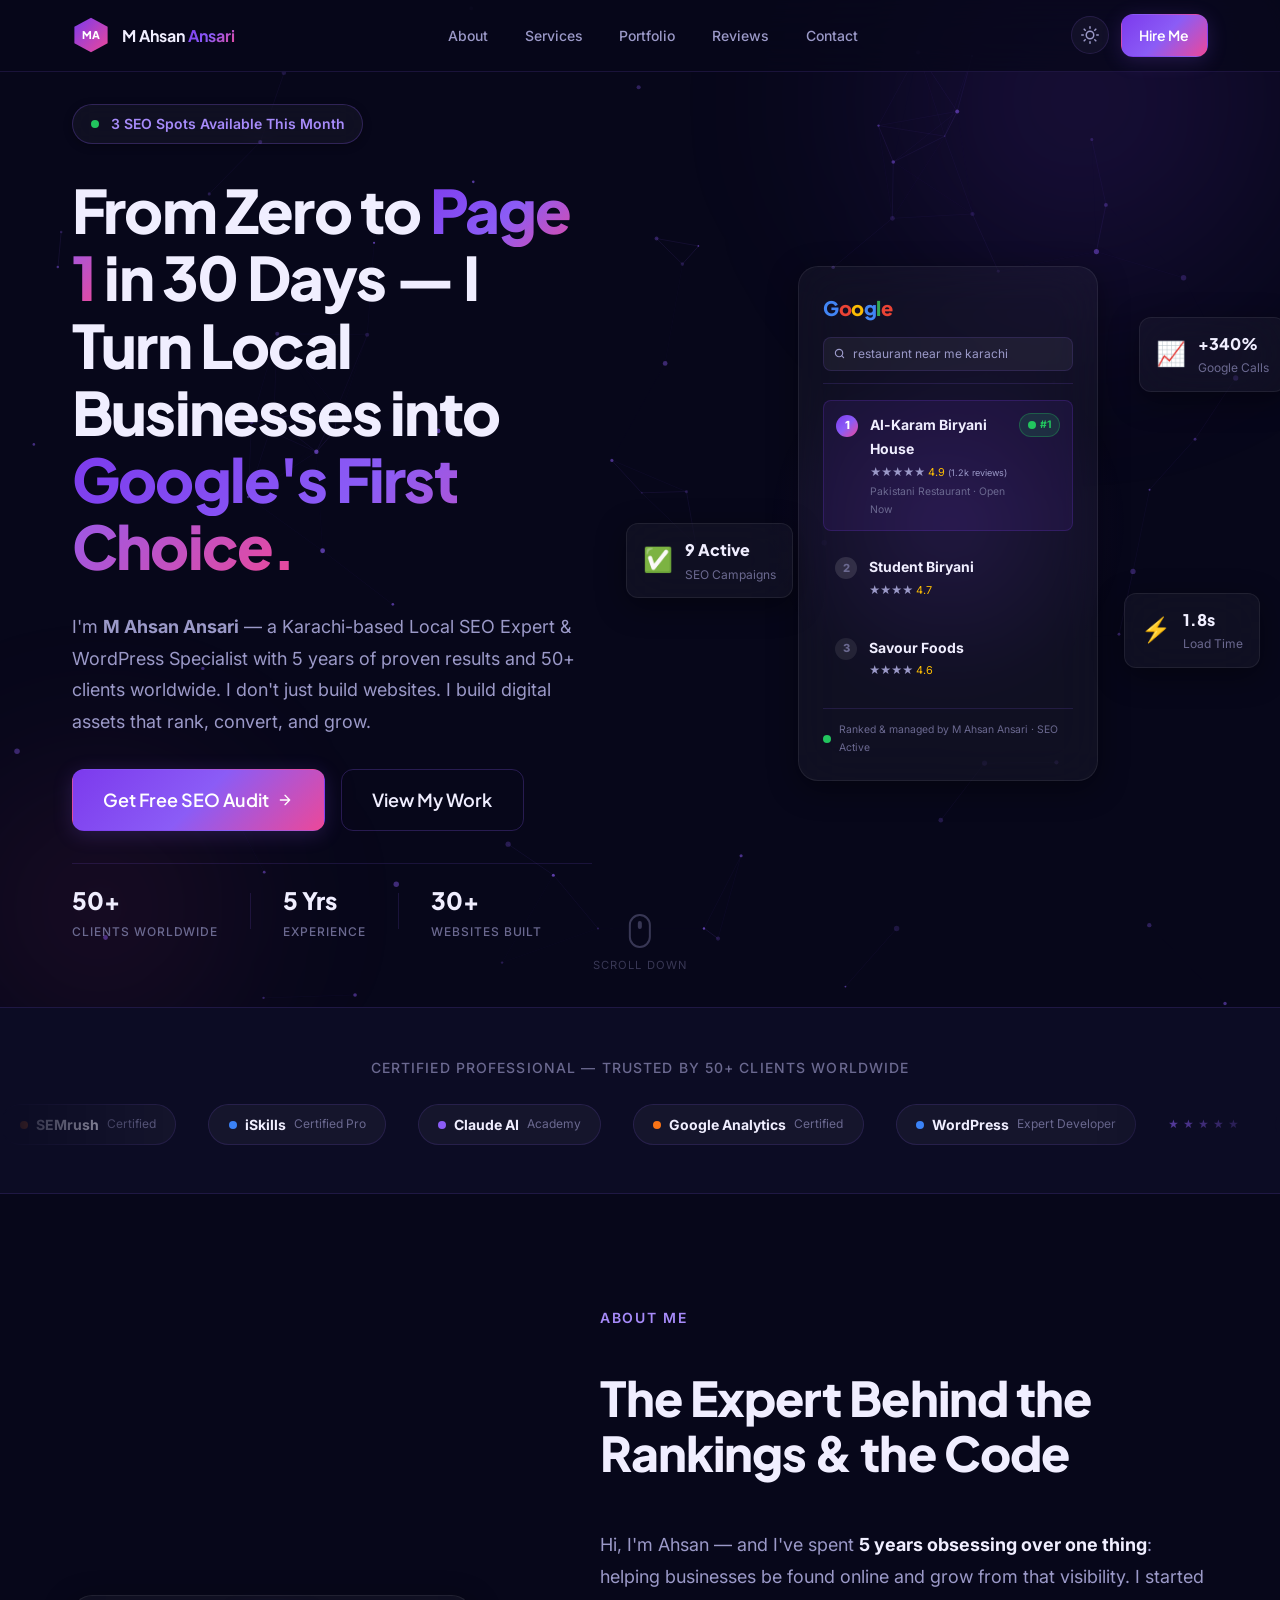
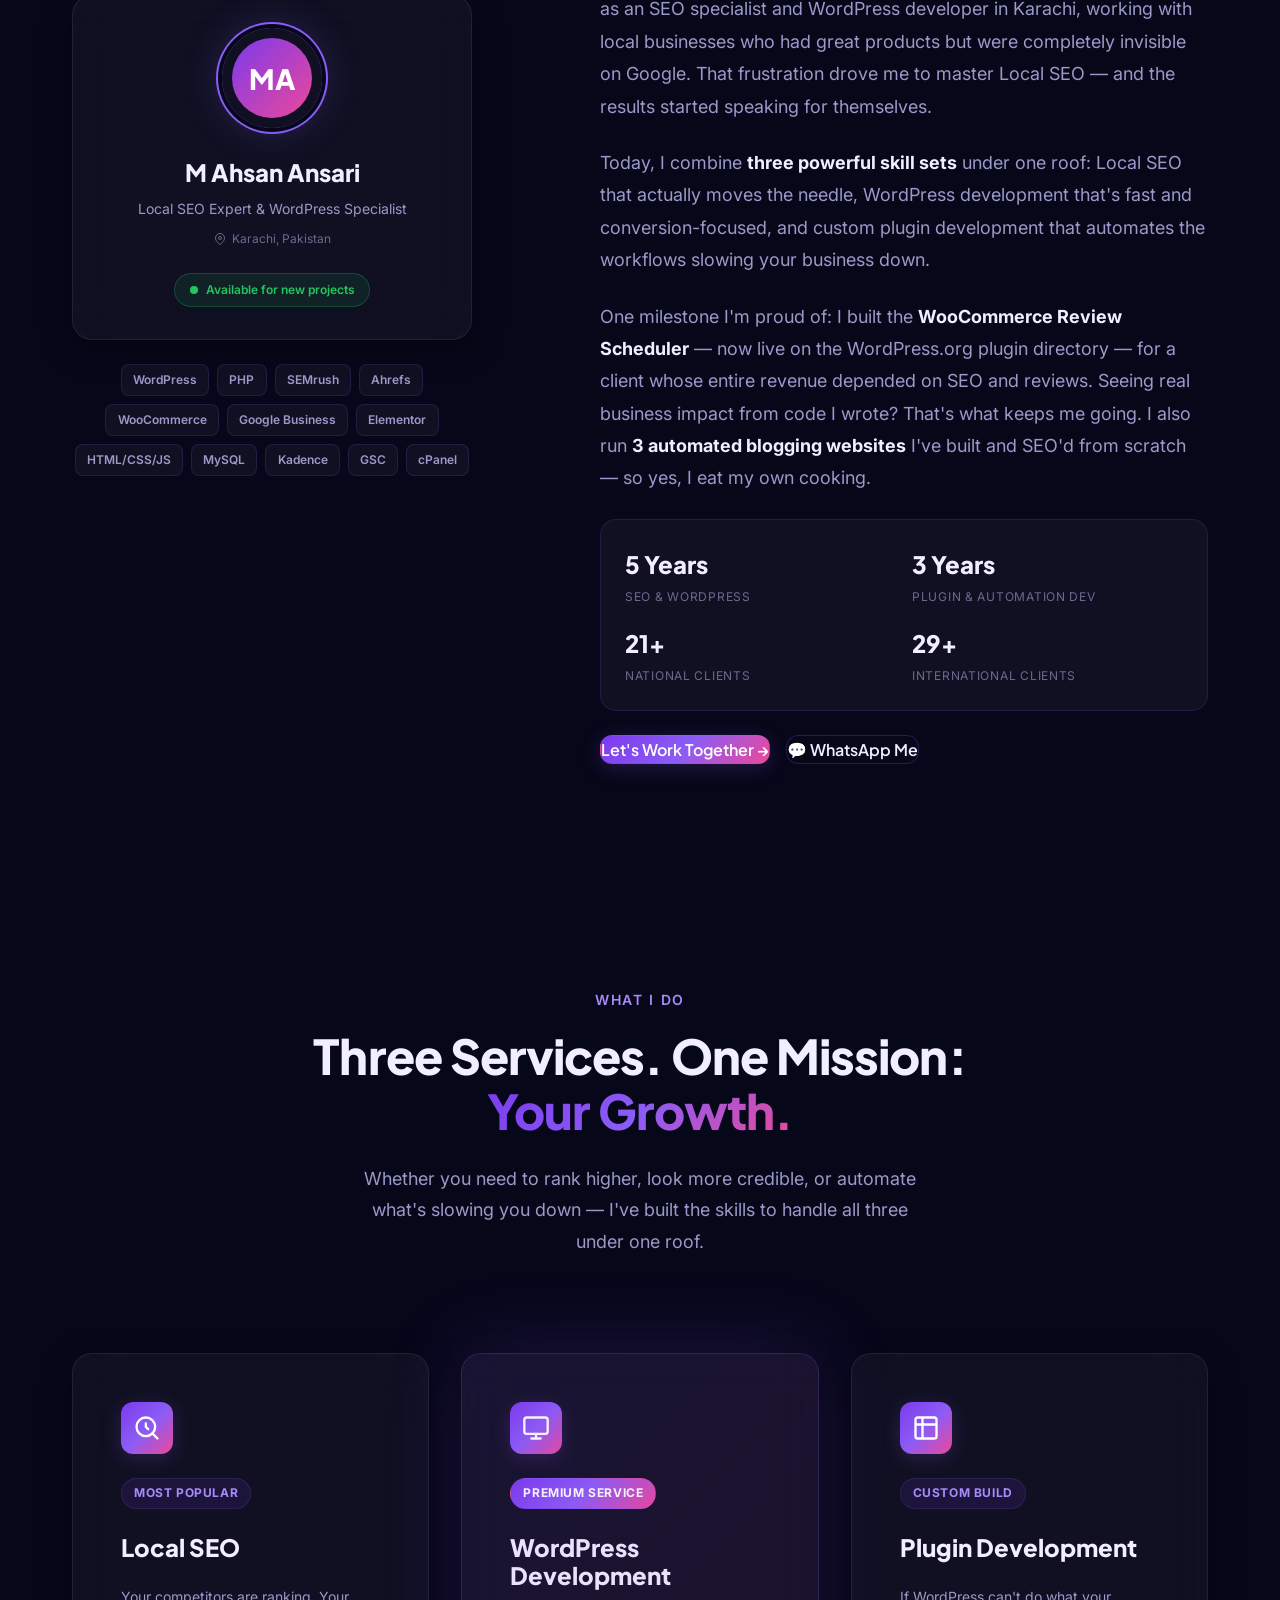
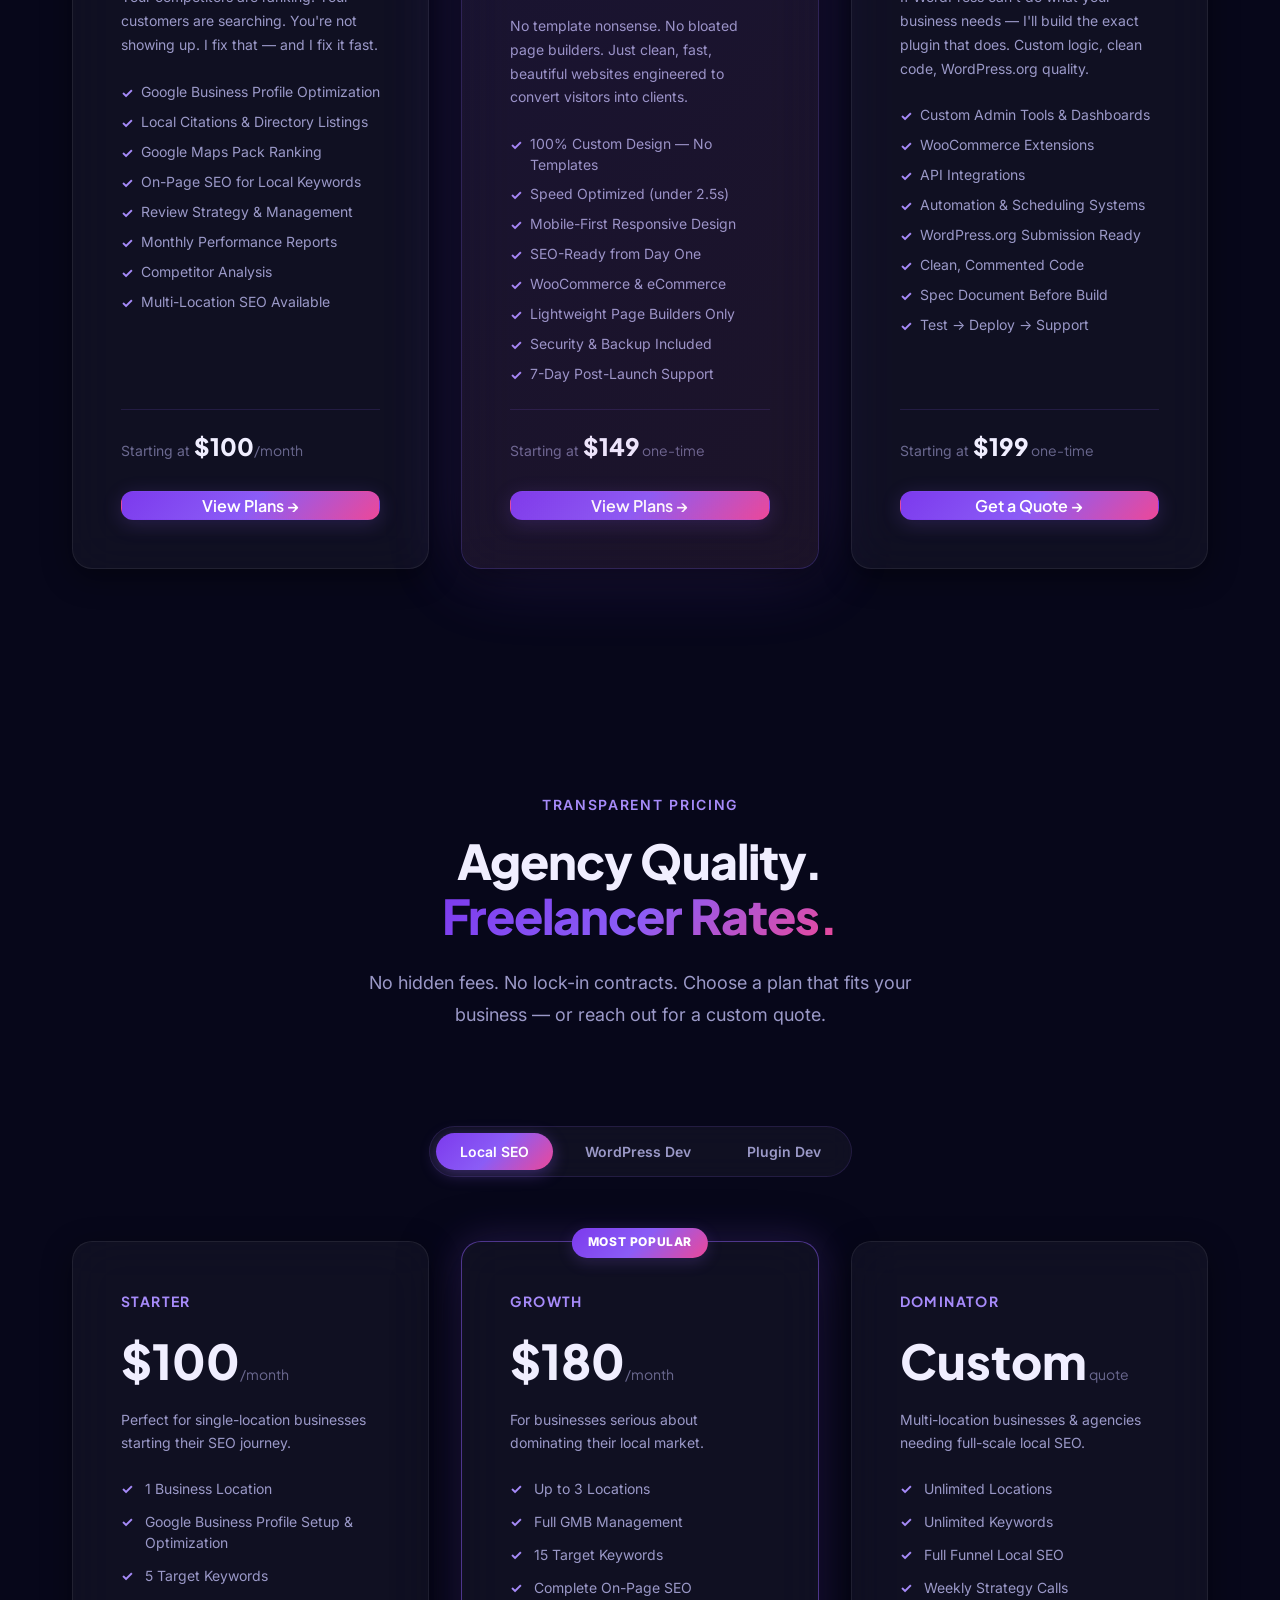
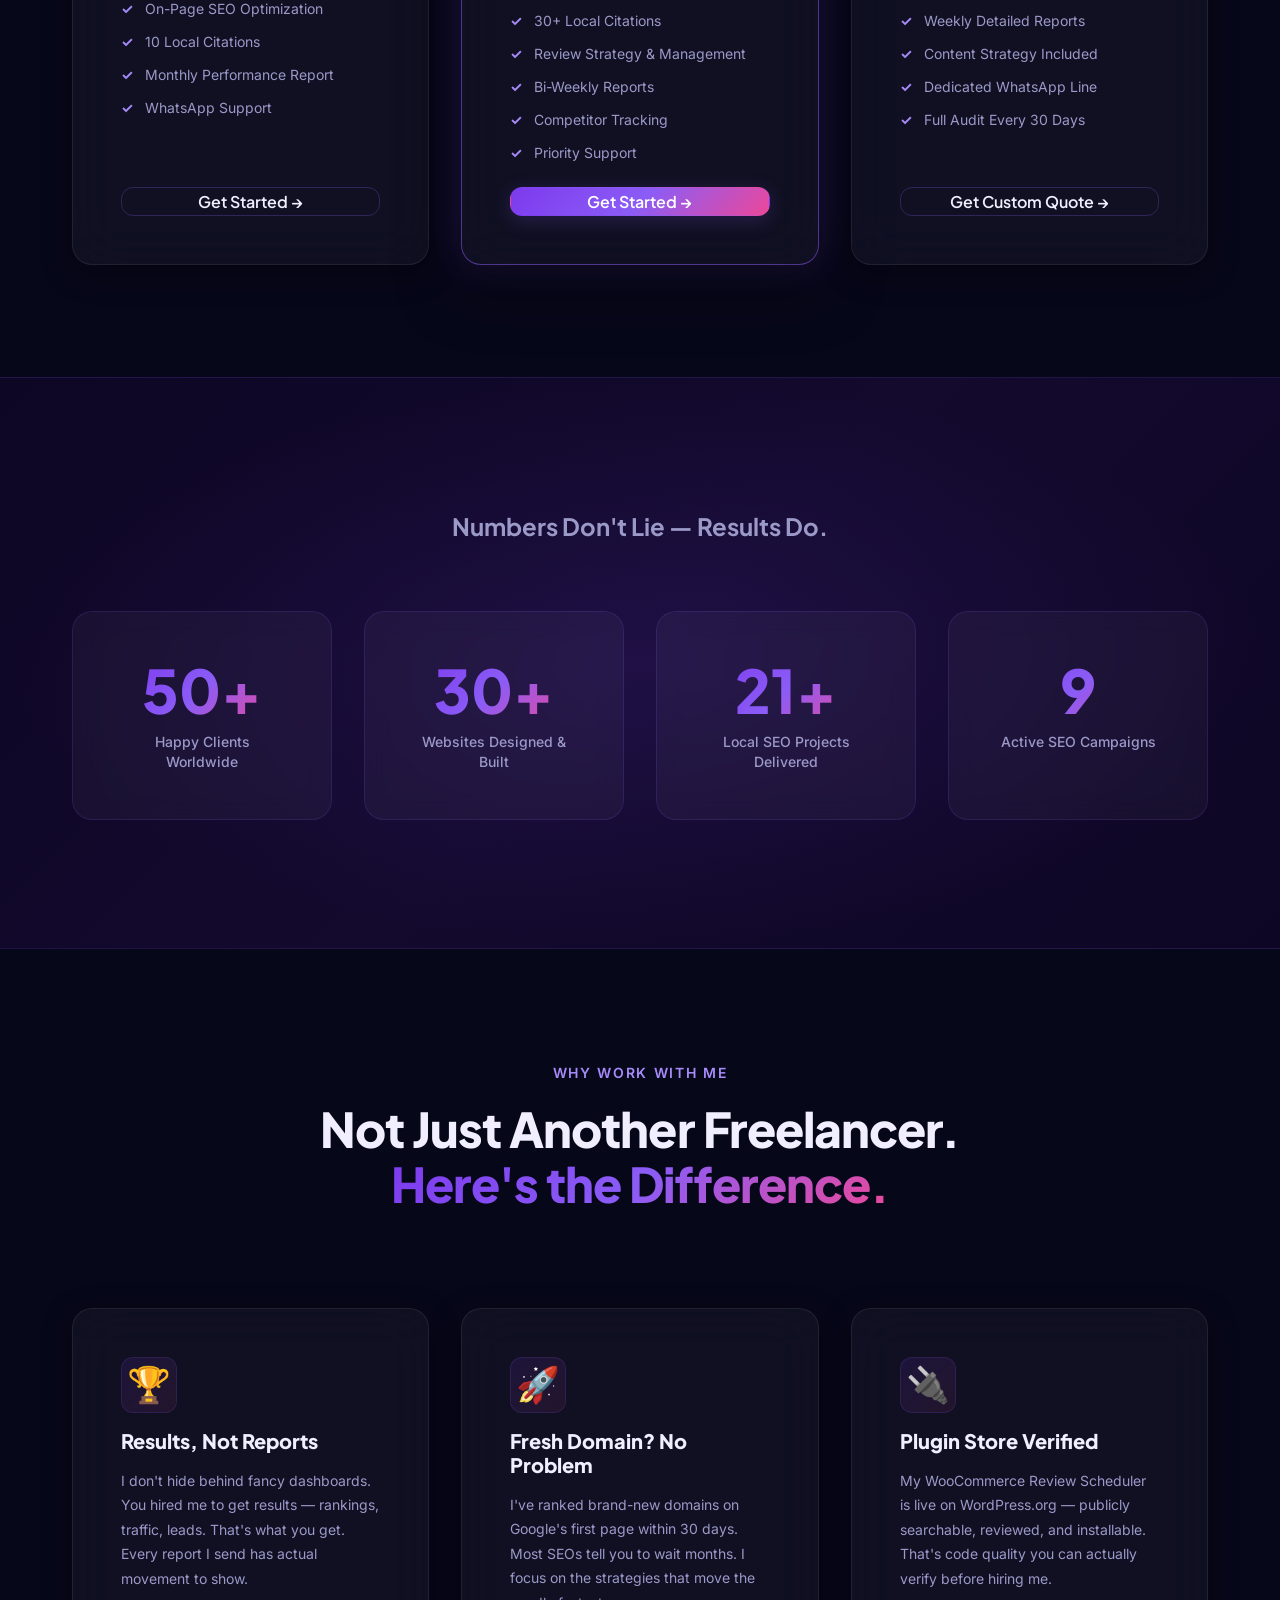
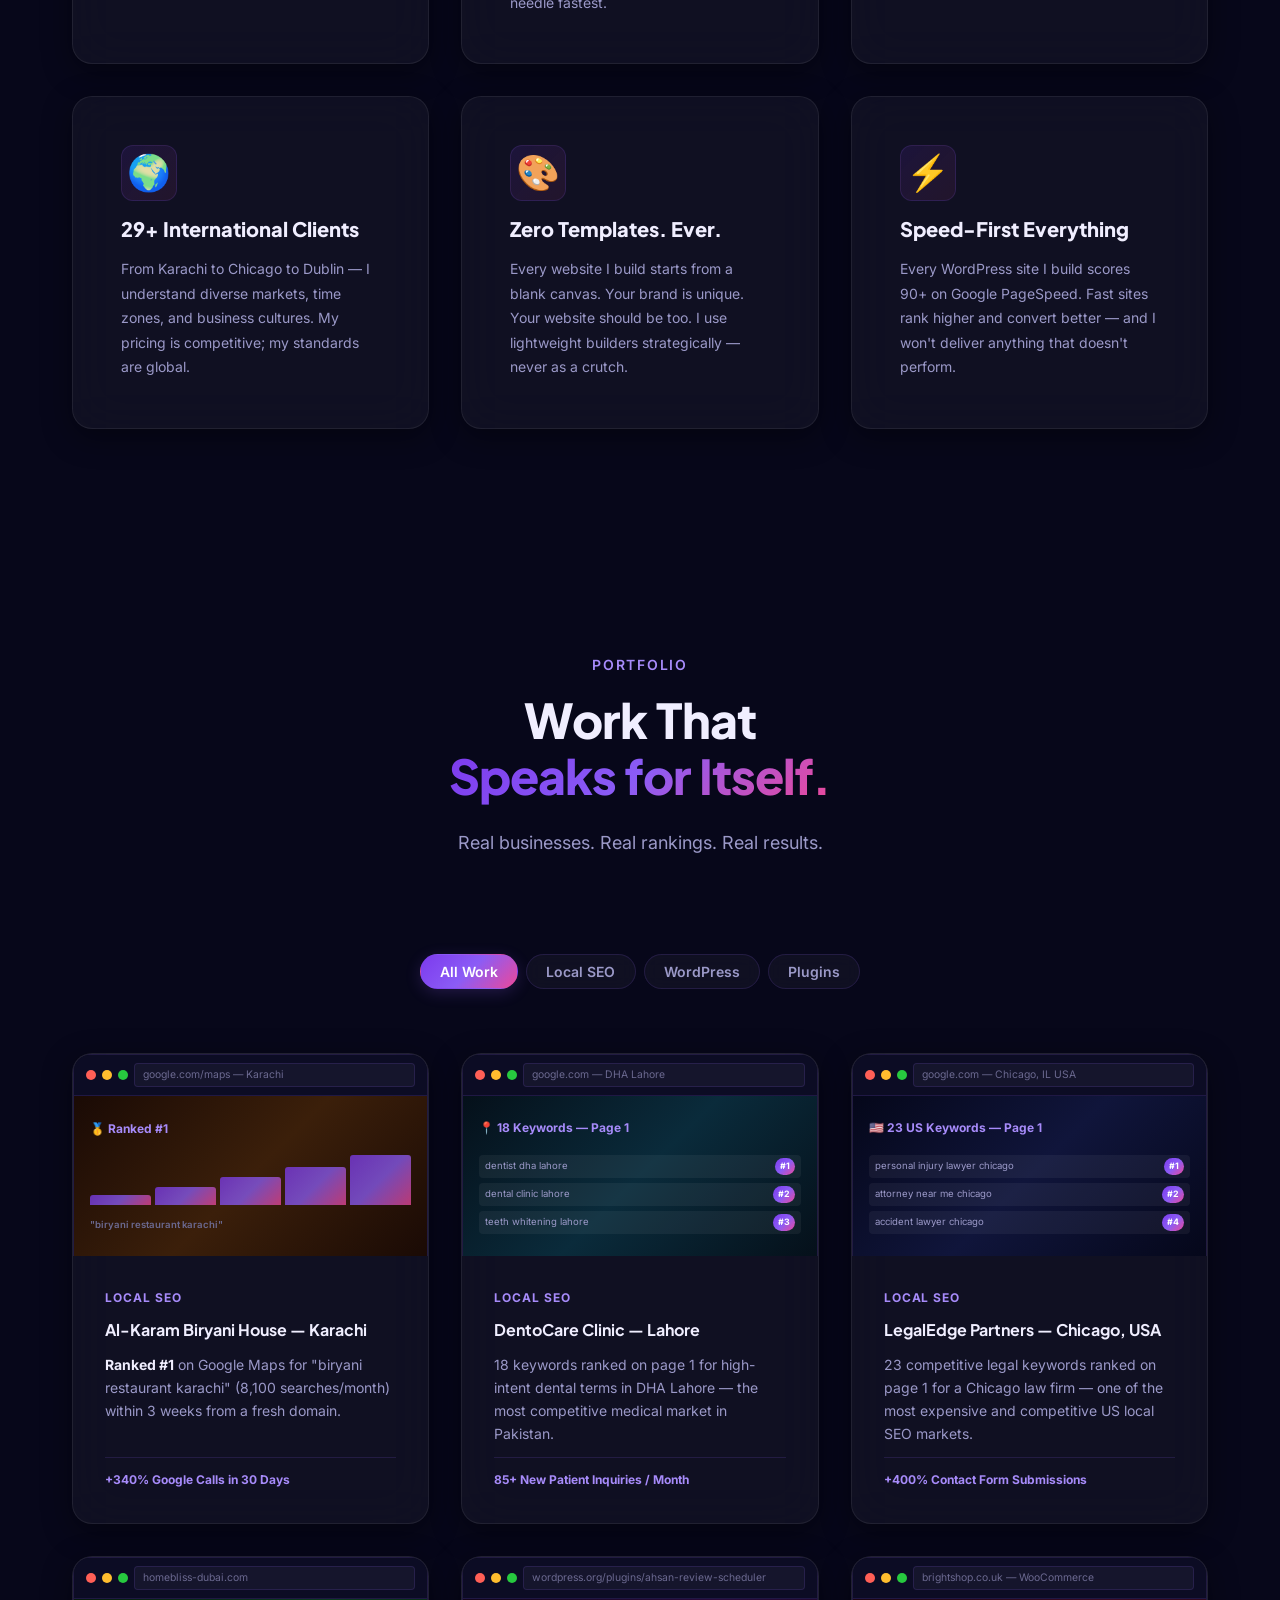
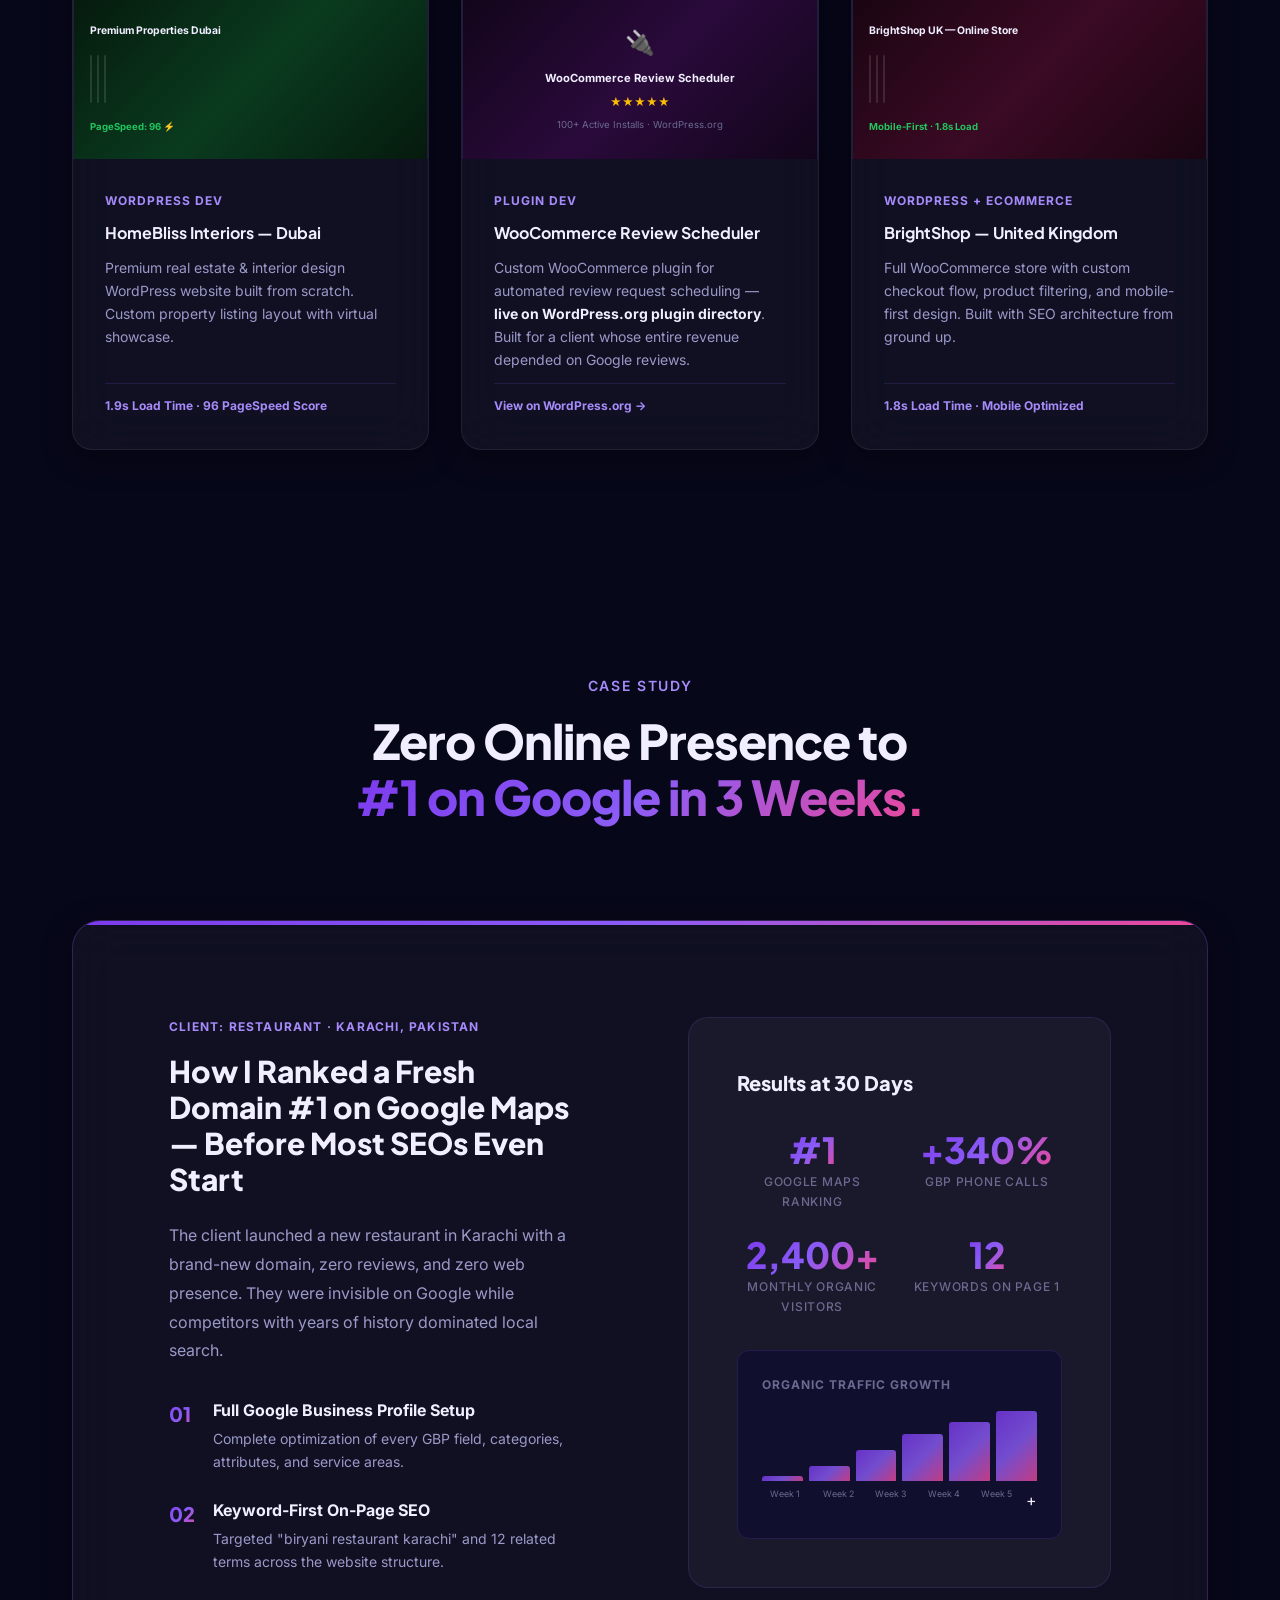
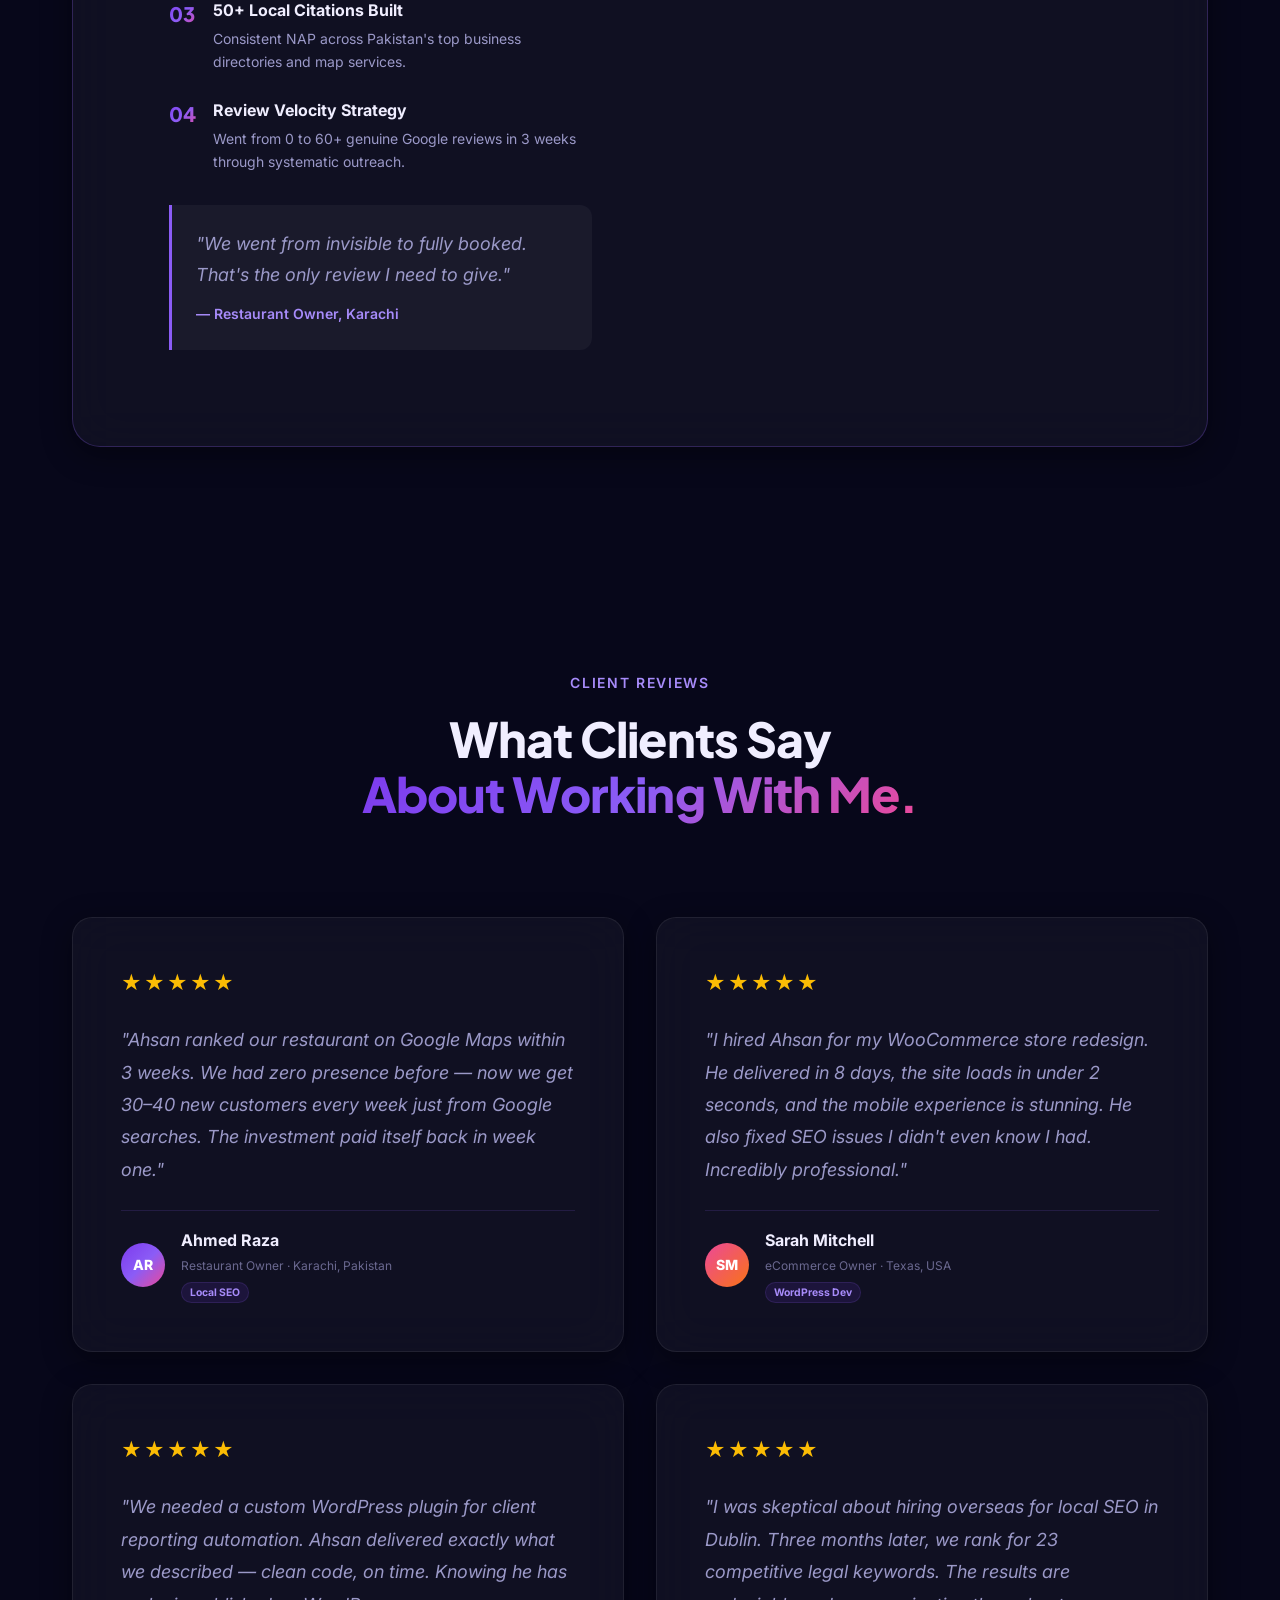
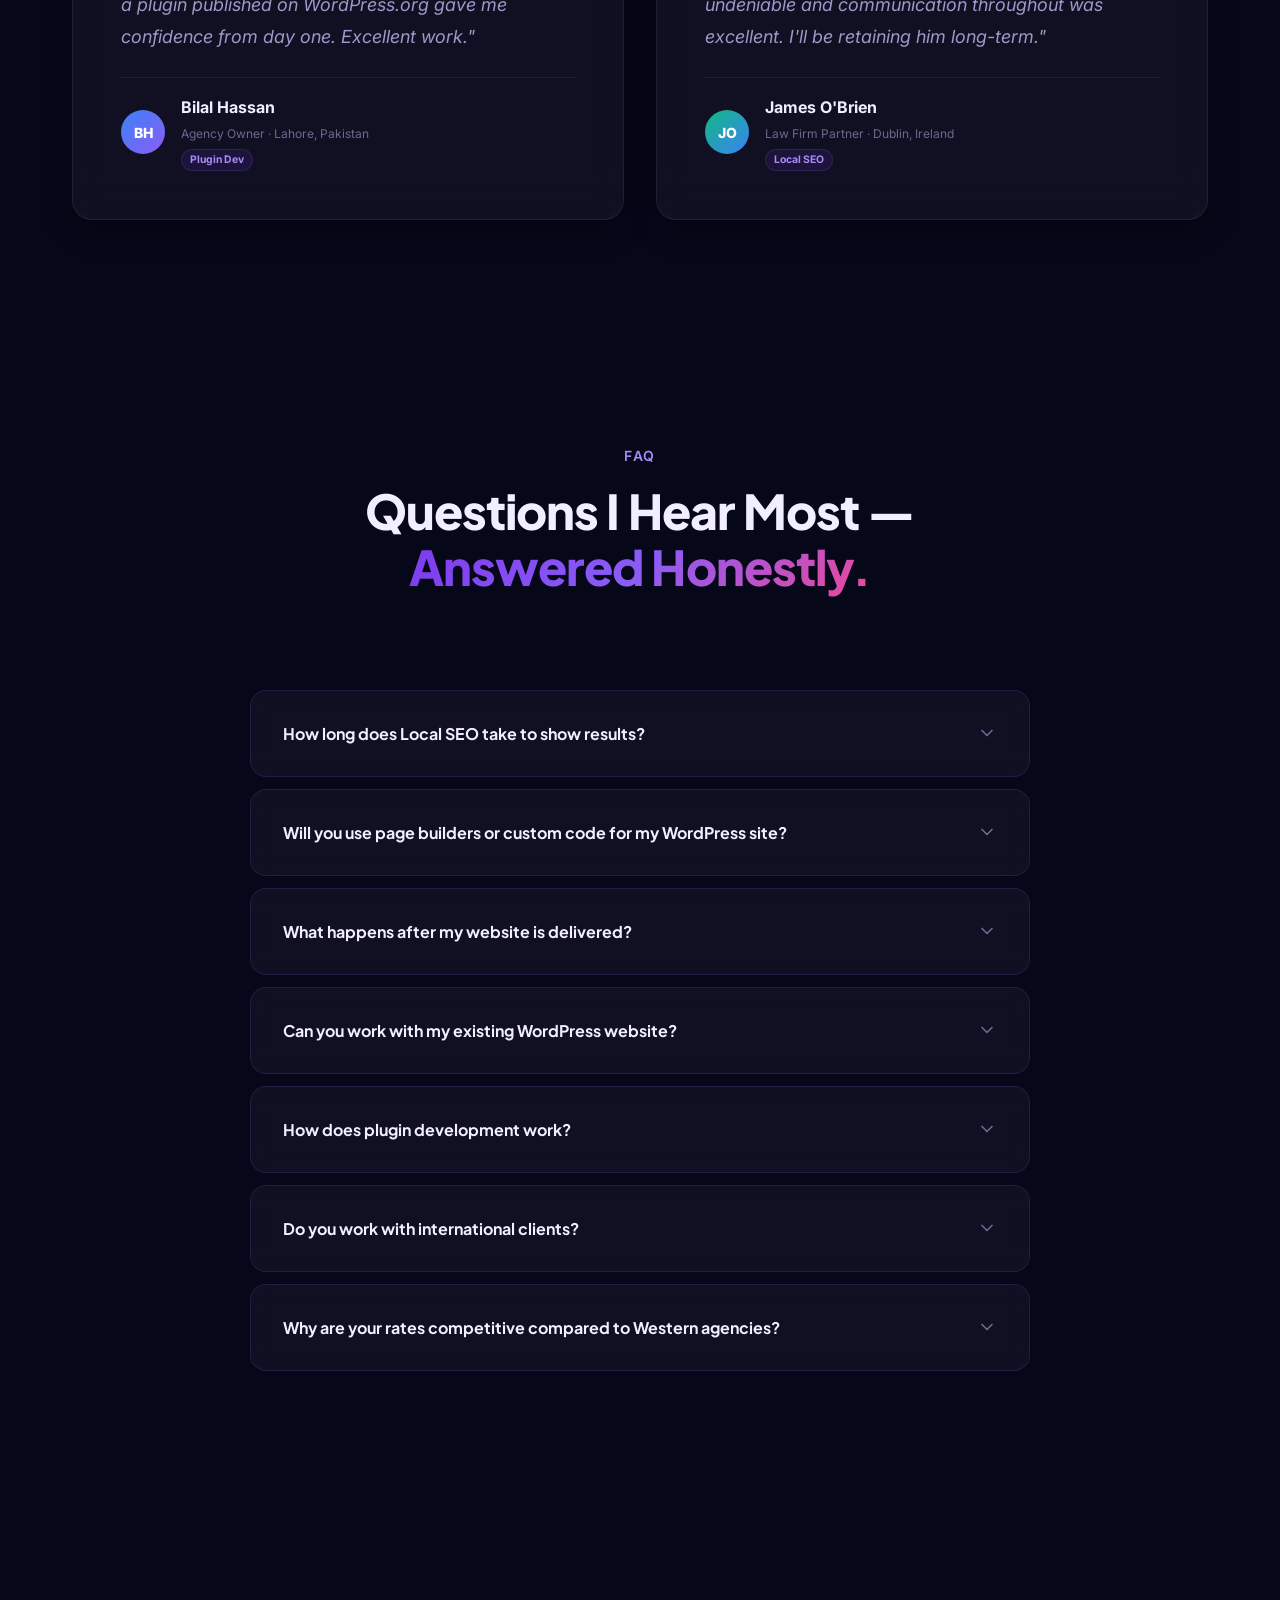
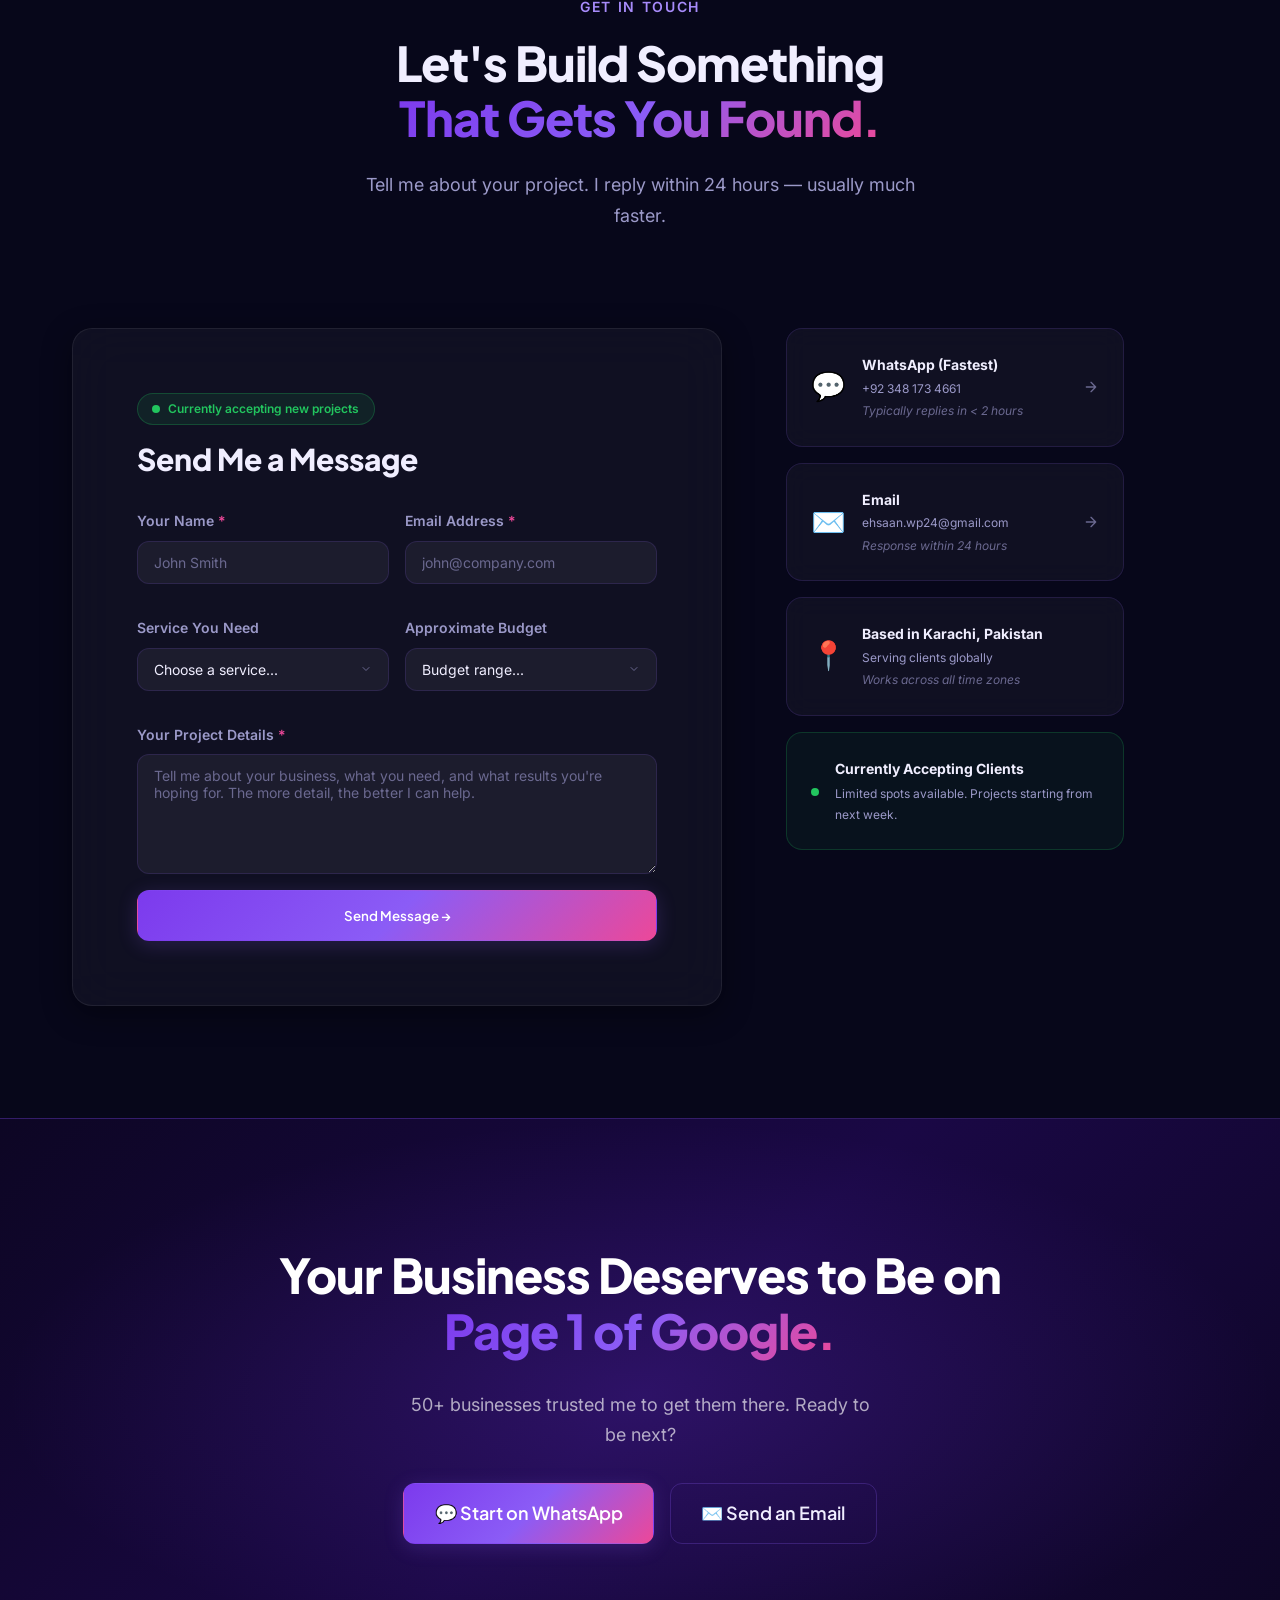
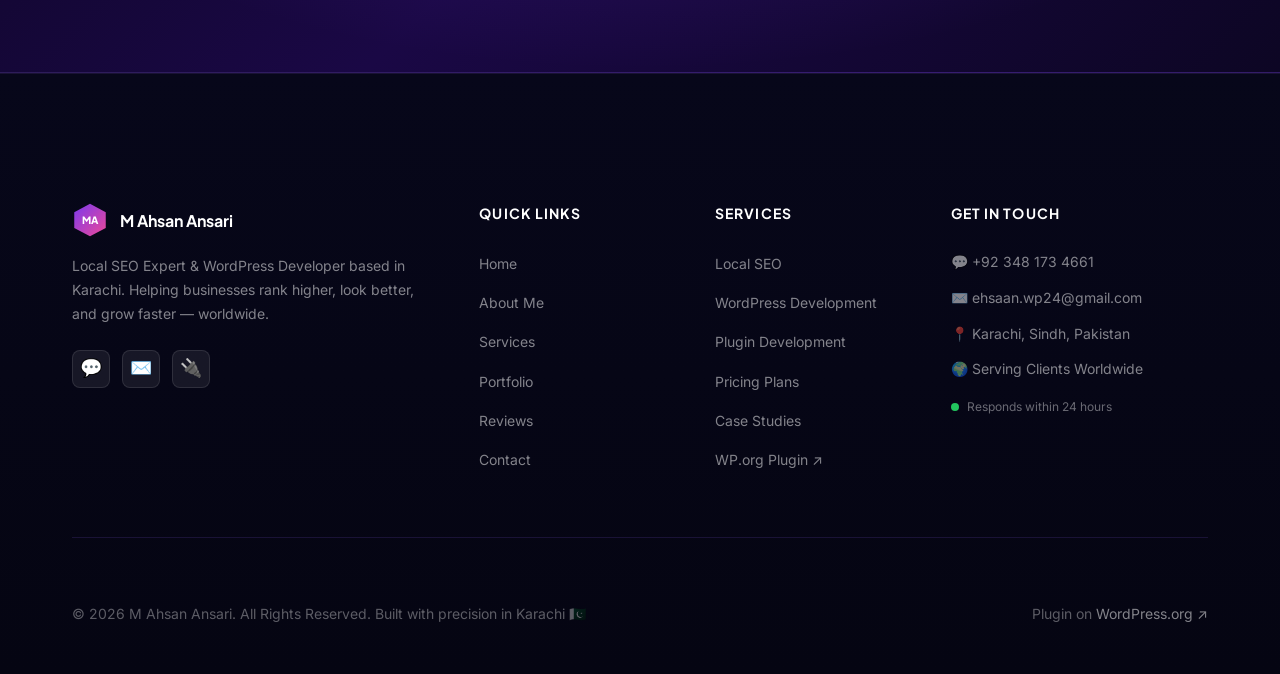
==== commit 049f169f: "Initial website upload" ====
--- a/index.html
+++ b/index.html
@@ -46,7 +46,2568 @@
     <!-- =====================================================
          MAIN STYLESHEET
          ===================================================== -->
-    <link rel="stylesheet" href="css/style.css">
+    <style>
+/* ============================================================
+   M AHSAN ANSARI — PERSONAL BRAND WEBSITE
+   Complete Design System & Styles
+   Purple/Violet Theme · Dark/Light Mode · Glassmorphism
+   ============================================================ */
+
+
+/* ============================================================
+   1. DESIGN TOKENS (CSS Custom Properties)
+      All colors, spacing, shadows defined once here.
+      Dark mode is the default.
+   ============================================================ */
+:root {
+    /* --- Purple/Violet Brand Palette --- */
+    --accent-1:        #7C3AED;   /* Deep purple */
+    --accent-2:        #8B5CF6;   /* Mid violet */
+    --accent-3:        #A78BFA;   /* Light violet */
+    --accent-pink:     #EC4899;   /* Pink (gradient pair) */
+    --accent-glow:     rgba(139, 92, 246, 0.35);
+    --accent-glow-sm:  rgba(139, 92, 246, 0.2);
+
+    /* --- Gradients --- */
+    --gradient-brand:    linear-gradient(135deg, #7C3AED 0%, #8B5CF6 50%, #EC4899 100%);
+    --gradient-subtle:   linear-gradient(135deg, rgba(124,58,237,0.12) 0%, rgba(236,72,153,0.08) 100%);
+    --gradient-card:     linear-gradient(145deg, rgba(255,255,255,0.06) 0%, rgba(255,255,255,0.02) 100%);
+    --gradient-stats:    linear-gradient(135deg, #0D0624 0%, #130A2E 50%, #0D0624 100%);
+    --gradient-footer:   linear-gradient(180deg, #07071A 0%, #050512 100%);
+    --gradient-cta:      linear-gradient(135deg, #0D0624 0%, #1A0845 50%, #0D0624 100%);
+
+    /* --- Dark Mode Background System --- */
+    --bg-base:       #07071A;    /* Deepest background */
+    --bg-elevated:   #0C0C24;    /* Cards, nav */
+    --bg-raised:     #10102E;    /* Hover states */
+    --bg-glass:      rgba(255, 255, 255, 0.04);
+    --bg-glass-hov:  rgba(255, 255, 255, 0.08);
+    --bg-input:      rgba(255, 255, 255, 0.05);
+
+    /* --- Dark Mode Text --- */
+    --text-primary:   #F0EEFF;
+    --text-secondary: #9B99C8;
+    --text-muted:     #6B6990;
+    --text-inverse:   #07071A;
+
+    /* --- Dark Mode Borders --- */
+    --border-subtle:  rgba(139, 92, 246, 0.15);
+    --border-medium:  rgba(139, 92, 246, 0.25);
+    --border-strong:  rgba(139, 92, 246, 0.5);
+    --border-glass:   rgba(255, 255, 255, 0.07);
+
+    /* --- Shadows (dark mode) --- */
+    --shadow-sm:      0 2px 8px rgba(0,0,0,0.3);
+    --shadow-md:      0 8px 30px rgba(0,0,0,0.4);
+    --shadow-lg:      0 20px 60px rgba(0,0,0,0.5);
+    --shadow-glow:    0 0 40px rgba(139, 92, 246, 0.25);
+    --shadow-glow-lg: 0 0 80px rgba(139, 92, 246, 0.2);
+
+    /* --- Nav --- */
+    --nav-bg:         rgba(7, 7, 26, 0.75);
+    --nav-height:     72px;
+
+    /* --- Typography --- */
+    --font-display: 'Plus Jakarta Sans', -apple-system, BlinkMacSystemFont, sans-serif;
+    --font-body:    'Inter', -apple-system, BlinkMacSystemFont, sans-serif;
+
+    /* --- Type Scale --- */
+    --text-xs:   0.75rem;
+    --text-sm:   0.875rem;
+    --text-base: 1rem;
+    --text-md:   1.125rem;
+    --text-lg:   1.25rem;
+    --text-xl:   1.5rem;
+    --text-2xl:  1.875rem;
+    --text-3xl:  2.25rem;
+    --text-4xl:  3rem;
+    --text-5xl:  3.75rem;
+    --text-6xl:  4.5rem;
+
+    /* --- Spacing Scale --- */
+    --space-xs:  0.5rem;
+    --space-sm:  0.75rem;
+    --space-md:  1rem;
+    --space-lg:  1.5rem;
+    --space-xl:  2rem;
+    --space-2xl: 3rem;
+    --space-3xl: 4rem;
+    --space-4xl: 6rem;
+    --space-5xl: 8rem;
+
+    /* --- Border Radius --- */
+    --radius-sm:   8px;
+    --radius-md:   12px;
+    --radius-lg:   16px;
+    --radius-xl:   20px;
+    --radius-2xl:  28px;
+    --radius-full: 9999px;
+
+    /* --- Transitions --- */
+    --ease-smooth: cubic-bezier(0.4, 0, 0.2, 1);
+    --ease-bounce: cubic-bezier(0.34, 1.56, 0.64, 1);
+    --trans-fast:  0.15s var(--ease-smooth);
+    --trans-base:  0.3s var(--ease-smooth);
+    --trans-slow:  0.5s var(--ease-smooth);
+
+    /* --- Section padding --- */
+    --section-py: 7rem;
+
+    /* --- Max width --- */
+    --max-width: 1200px;
+}
+
+
+/* --- LIGHT MODE OVERRIDES --- */
+[data-theme="light"] {
+    --bg-base:       #F4F2FF;
+    --bg-elevated:   #EDE9FE;
+    --bg-raised:     #E5E0FF;
+    --bg-glass:      rgba(255, 255, 255, 0.65);
+    --bg-glass-hov:  rgba(255, 255, 255, 0.85);
+    --bg-input:      rgba(255, 255, 255, 0.8);
+
+    --text-primary:   #1C1A3A;
+    --text-secondary: #4A4870;
+    --text-muted:     #7B79A8;
+    --text-inverse:   #F0EEFF;
+
+    --border-subtle:  rgba(124, 58, 237, 0.12);
+    --border-medium:  rgba(124, 58, 237, 0.2);
+    --border-strong:  rgba(124, 58, 237, 0.45);
+    --border-glass:   rgba(255, 255, 255, 0.6);
+
+    --shadow-sm:      0 2px 8px rgba(100,80,180,0.1);
+    --shadow-md:      0 8px 30px rgba(100,80,180,0.15);
+    --shadow-lg:      0 20px 60px rgba(100,80,180,0.2);
+    --shadow-glow:    0 0 40px rgba(139, 92, 246, 0.15);
+    --shadow-glow-lg: 0 0 80px rgba(139, 92, 246, 0.1);
+
+    --nav-bg:         rgba(244, 242, 255, 0.85);
+
+    --gradient-stats: linear-gradient(135deg, #EDE9FE 0%, #DDD6FE 50%, #EDE9FE 100%);
+    --gradient-footer: linear-gradient(180deg, #1C1A3A 0%, #0F0E22 100%);
+    --gradient-cta:   linear-gradient(135deg, #1C1A3A 0%, #2D1B69 50%, #1C1A3A 100%);
+}
+
+
+/* ============================================================
+   2. CSS RESET & BASE STYLES
+   ============================================================ */
+*, *::before, *::after {
+    box-sizing: border-box;
+    margin: 0;
+    padding: 0;
+}
+
+html {
+    scroll-behavior: smooth;
+    scroll-padding-top: var(--nav-height);
+    font-size: 16px;
+    -webkit-text-size-adjust: 100%;
+}
+
+body {
+    font-family: var(--font-body);
+    font-size: var(--text-base);
+    font-weight: 400;
+    line-height: 1.7;
+    color: var(--text-primary);
+    background-color: var(--bg-base);
+    overflow-x: hidden;
+    -webkit-font-smoothing: antialiased;
+    -moz-osx-font-smoothing: grayscale;
+    transition: background-color var(--trans-slow), color var(--trans-slow);
+}
+
+img, video, svg { display: block; max-width: 100%; }
+a { color: inherit; text-decoration: none; }
+ul, ol { list-style: none; }
+button { cursor: pointer; border: none; background: none; font-family: inherit; }
+input, textarea, select { font-family: inherit; }
+strong { font-weight: 700; }
+
+/* Focus styles for accessibility */
+:focus-visible {
+    outline: 2px solid var(--accent-2);
+    outline-offset: 3px;
+    border-radius: var(--radius-sm);
+}
+
+
+/* ============================================================
+   3. UTILITY CLASSES
+   ============================================================ */
+
+/* Container */
+.container {
+    width: 100%;
+    max-width: var(--max-width);
+    margin: 0 auto;
+    padding: 0 var(--space-xl);
+}
+
+/* Section wrapper */
+section {
+    padding: var(--section-py) 0;
+    position: relative;
+}
+
+/* Gradient text effect */
+.gradient-text {
+    background: var(--gradient-brand);
+    -webkit-background-clip: text;
+    -webkit-text-fill-color: transparent;
+    background-clip: text;
+    display: inline;
+}
+
+/* Glassmorphism card */
+.glass-card {
+    background: var(--bg-glass);
+    backdrop-filter: blur(24px);
+    -webkit-backdrop-filter: blur(24px);
+    border: 1px solid var(--border-glass);
+    box-shadow: var(--shadow-md);
+    transition: transform var(--trans-base), box-shadow var(--trans-base), border-color var(--trans-base);
+}
+.glass-card:hover {
+    transform: translateY(-4px);
+    box-shadow: var(--shadow-lg), var(--shadow-glow);
+    border-color: var(--border-medium);
+}
+
+/* Live dot (pulsing green indicator) */
+.live-dot {
+    display: inline-block;
+    width: 8px;
+    height: 8px;
+    background: #22C55E;
+    border-radius: 50%;
+    animation: livePulse 2s ease-in-out infinite;
+    flex-shrink: 0;
+}
+
+/* Section header block */
+.section-header {
+    text-align: center;
+    max-width: 680px;
+    margin: 0 auto var(--space-4xl);
+}
+
+.section-eyebrow {
+    font-family: var(--font-body);
+    font-size: var(--text-sm);
+    font-weight: 600;
+    letter-spacing: 0.12em;
+    text-transform: uppercase;
+    color: var(--accent-3);
+    margin-bottom: var(--space-md);
+    display: block;
+}
+
+.section-title {
+    font-family: var(--font-display);
+    font-size: clamp(var(--text-2xl), 4vw, var(--text-4xl));
+    font-weight: 800;
+    line-height: 1.15;
+    color: var(--text-primary);
+    margin-bottom: var(--space-lg);
+    letter-spacing: -0.02em;
+}
+
+.section-subtitle {
+    font-size: var(--text-md);
+    color: var(--text-secondary);
+    line-height: 1.75;
+    max-width: 560px;
+    margin: 0 auto;
+}
+
+/* Buttons */
+.btn {
+    display: inline-flex;
+    align-items: center;
+    gap: var(--space-xs);
+    font-family: var(--font-display);
+    font-weight: 600;
+    border-radius: var(--radius-md);
+    transition: all var(--trans-base);
+    white-space: nowrap;
+    text-align: center;
+}
+
+.btn-primary {
+    background: var(--gradient-brand);
+    color: #fff;
+    box-shadow: 0 4px 20px var(--accent-glow-sm);
+    border: 1px solid transparent;
+}
+.btn-primary:hover {
+    transform: translateY(-2px);
+    box-shadow: 0 8px 32px var(--accent-glow);
+    filter: brightness(1.1);
+}
+.btn-primary:active { transform: translateY(0); }
+
+.btn-ghost {
+    background: transparent;
+    color: var(--text-primary);
+    border: 1px solid var(--border-medium);
+}
+.btn-ghost:hover {
+    background: var(--bg-glass);
+    border-color: var(--accent-2);
+    transform: translateY(-2px);
+    box-shadow: var(--shadow-sm);
+}
+
+.btn-sm  { padding: 0.55rem 1.1rem; font-size: var(--text-sm); }
+.btn-md  { padding: 0.75rem 1.5rem; font-size: var(--text-base); }
+.btn-lg  { padding: 0.9rem 1.9rem; font-size: var(--text-md); }
+.btn-full { width: 100%; justify-content: center; padding: 1rem; }
+
+/* Scroll animation classes */
+.animate-on-scroll {
+    opacity: 0;
+    transform: translateY(32px);
+    transition: opacity 0.65s var(--ease-smooth), transform 0.65s var(--ease-smooth);
+}
+.animate-on-scroll.animated {
+    opacity: 1;
+    transform: translateY(0);
+}
+.delay-1 { transition-delay: 0.12s; }
+.delay-2 { transition-delay: 0.24s; }
+.delay-3 { transition-delay: 0.36s; }
+
+
+/* ============================================================
+   4. LOADER
+   ============================================================ */
+#loader {
+    position: fixed;
+    inset: 0;
+    z-index: 9999;
+    background: #07071A;
+    display: flex;
+    align-items: center;
+    justify-content: center;
+    transition: opacity 0.6s var(--ease-smooth);
+}
+#loader.fade-out {
+    opacity: 0;
+    pointer-events: none;
+}
+
+.loader-inner {
+    display: flex;
+    flex-direction: column;
+    align-items: center;
+    gap: var(--space-xl);
+}
+
+.loader-logo-wrap {
+    animation: loaderBounce 1s var(--ease-bounce) forwards;
+}
+.loader-svg { filter: drop-shadow(0 0 24px rgba(139,92,246,0.6)); }
+
+.loader-bar-track {
+    width: 200px;
+    height: 3px;
+    background: rgba(255,255,255,0.1);
+    border-radius: var(--radius-full);
+    overflow: hidden;
+}
+.loader-bar-fill {
+    height: 100%;
+    background: var(--gradient-brand);
+    border-radius: var(--radius-full);
+    width: 0%;
+    transition: width 0.05s linear;
+}
+
+.loader-text {
+    font-size: var(--text-sm);
+    color: var(--text-muted);
+    font-weight: 500;
+    letter-spacing: 0.06em;
+}
+
+
+/* ============================================================
+   5. NAVIGATION
+   ============================================================ */
+header {
+    position: fixed;
+    top: 0;
+    left: 0;
+    right: 0;
+    z-index: 900;
+}
+
+#navbar {
+    background: var(--nav-bg);
+    backdrop-filter: blur(20px);
+    -webkit-backdrop-filter: blur(20px);
+    border-bottom: 1px solid var(--border-subtle);
+    height: var(--nav-height);
+    display: flex;
+    align-items: center;
+    transition: background var(--trans-base), box-shadow var(--trans-base);
+}
+
+#navbar.scrolled {
+    box-shadow: var(--shadow-md);
+    border-bottom-color: var(--border-medium);
+}
+
+.nav-container {
+    width: 100%;
+    max-width: var(--max-width);
+    margin: 0 auto;
+    padding: 0 var(--space-xl);
+    display: flex;
+    align-items: center;
+    gap: var(--space-2xl);
+}
+
+/* Logo */
+.nav-logo {
+    display: flex;
+    align-items: center;
+    gap: var(--space-sm);
+    flex-shrink: 0;
+    transition: opacity var(--trans-fast);
+}
+.nav-logo:hover { opacity: 0.85; }
+.logo-hexagon { flex-shrink: 0; }
+.logo-text {
+    font-family: var(--font-display);
+    font-size: var(--text-base);
+    font-weight: 700;
+    color: var(--text-primary);
+    white-space: nowrap;
+}
+.logo-accent {
+    background: var(--gradient-brand);
+    -webkit-background-clip: text;
+    -webkit-text-fill-color: transparent;
+    background-clip: text;
+}
+
+/* Desktop nav links */
+.nav-links {
+    display: flex;
+    align-items: center;
+    gap: var(--space-xs);
+    flex: 1;
+    justify-content: center;
+}
+
+.nav-link {
+    font-size: var(--text-sm);
+    font-weight: 500;
+    color: var(--text-secondary);
+    padding: 0.45rem 0.9rem;
+    border-radius: var(--radius-sm);
+    transition: color var(--trans-fast), background var(--trans-fast);
+    position: relative;
+}
+.nav-link:hover,
+.nav-link.active {
+    color: var(--text-primary);
+    background: var(--bg-glass);
+}
+.nav-link.active { color: var(--accent-3); }
+
+/* Nav right actions */
+.nav-right {
+    display: flex;
+    align-items: center;
+    gap: var(--space-sm);
+    flex-shrink: 0;
+}
+
+/* Theme toggle button */
+.theme-toggle-btn {
+    width: 38px;
+    height: 38px;
+    border-radius: var(--radius-full);
+    background: var(--bg-glass);
+    border: 1px solid var(--border-subtle);
+    display: flex;
+    align-items: center;
+    justify-content: center;
+    color: var(--text-secondary);
+    transition: all var(--trans-fast);
+    flex-shrink: 0;
+}
+.theme-toggle-btn:hover {
+    color: var(--text-primary);
+    border-color: var(--border-medium);
+    background: var(--bg-glass-hov);
+}
+.icon-sun { display: block; }
+.icon-moon { display: none; }
+[data-theme="light"] .icon-sun { display: none; }
+[data-theme="light"] .icon-moon { display: block; }
+
+/* Hamburger (mobile) */
+.hamburger-btn {
+    display: none;
+    width: 38px;
+    height: 38px;
+    flex-direction: column;
+    align-items: center;
+    justify-content: center;
+    gap: 5px;
+    border-radius: var(--radius-sm);
+    background: var(--bg-glass);
+    border: 1px solid var(--border-subtle);
+    transition: background var(--trans-fast);
+}
+.hamburger-btn:hover { background: var(--bg-glass-hov); }
+.hline {
+    display: block;
+    width: 20px;
+    height: 2px;
+    background: var(--text-primary);
+    border-radius: 2px;
+    transition: all var(--trans-base);
+}
+
+
+/* ============================================================
+   6. MOBILE MENU
+   ============================================================ */
+#mobile-menu {
+    position: fixed;
+    inset: 0;
+    z-index: 950;
+    background: rgba(7, 7, 26, 0.97);
+    backdrop-filter: blur(30px);
+    -webkit-backdrop-filter: blur(30px);
+    display: flex;
+    align-items: center;
+    justify-content: center;
+    opacity: 0;
+    pointer-events: none;
+    transition: opacity var(--trans-base);
+}
+#mobile-menu.open {
+    opacity: 1;
+    pointer-events: all;
+}
+
+.mobile-menu-inner {
+    display: flex;
+    flex-direction: column;
+    align-items: center;
+    gap: var(--space-xl);
+    text-align: center;
+    padding: var(--space-2xl);
+    width: 100%;
+    max-width: 400px;
+}
+
+.mobile-close-btn {
+    position: absolute;
+    top: 24px;
+    right: 24px;
+    width: 42px;
+    height: 42px;
+    display: flex;
+    align-items: center;
+    justify-content: center;
+    border-radius: var(--radius-full);
+    background: var(--bg-glass);
+    border: 1px solid var(--border-subtle);
+    color: var(--text-primary);
+    transition: background var(--trans-fast);
+}
+.mobile-close-btn:hover { background: var(--bg-glass-hov); }
+
+.mobile-nav-list {
+    display: flex;
+    flex-direction: column;
+    gap: var(--space-xs);
+    width: 100%;
+}
+.mobile-nav-link {
+    display: block;
+    font-family: var(--font-display);
+    font-size: var(--text-xl);
+    font-weight: 700;
+    color: var(--text-primary);
+    padding: var(--space-sm) 0;
+    border-bottom: 1px solid var(--border-subtle);
+    transition: color var(--trans-fast);
+}
+.mobile-nav-link:hover { color: var(--accent-3); }
+
+.mobile-quick-contacts {
+    display: flex;
+    gap: var(--space-sm);
+}
+.mobile-contact-pill {
+    display: flex;
+    align-items: center;
+    gap: var(--space-xs);
+    padding: 0.5rem 1.2rem;
+    border-radius: var(--radius-full);
+    background: var(--bg-glass);
+    border: 1px solid var(--border-subtle);
+    font-size: var(--text-sm);
+    font-weight: 500;
+    color: var(--text-secondary);
+    transition: all var(--trans-fast);
+}
+.mobile-contact-pill:hover {
+    color: var(--text-primary);
+    border-color: var(--border-medium);
+}
+.mobile-menu-cta { width: 100%; justify-content: center; }
+
+
+/* ============================================================
+   7. HERO SECTION
+   ============================================================ */
+#hero {
+    min-height: 100vh;
+    display: flex;
+    align-items: center;
+    padding: calc(var(--nav-height) + 2rem) 0 4rem;
+    overflow: hidden;
+    position: relative;
+}
+
+/* Particles canvas fills hero */
+#particles-canvas {
+    position: absolute;
+    inset: 0;
+    z-index: 0;
+    pointer-events: none;
+}
+
+/* Decorative gradient blobs */
+.blob {
+    position: absolute;
+    border-radius: 50%;
+    filter: blur(80px);
+    pointer-events: none;
+    z-index: 0;
+}
+.blob-1 {
+    width: 600px;
+    height: 600px;
+    background: radial-gradient(circle, rgba(124,58,237,0.18) 0%, transparent 70%);
+    top: -200px;
+    right: -100px;
+}
+.blob-2 {
+    width: 400px;
+    height: 400px;
+    background: radial-gradient(circle, rgba(236,72,153,0.12) 0%, transparent 70%);
+    bottom: -100px;
+    left: -100px;
+}
+
+.hero-container {
+    position: relative;
+    z-index: 1;
+    width: 100%;
+    max-width: var(--max-width);
+    margin: 0 auto;
+    padding: 0 var(--space-xl);
+    display: grid;
+    grid-template-columns: 1fr 1fr;
+    align-items: center;
+    gap: var(--space-4xl);
+}
+
+/* --- Hero Left: Text --- */
+.hero-content {
+    display: flex;
+    flex-direction: column;
+    gap: var(--space-xl);
+}
+
+.hero-badge {
+    display: inline-flex;
+    align-items: center;
+    gap: var(--space-sm);
+    background: var(--bg-glass);
+    border: 1px solid var(--border-medium);
+    border-radius: var(--radius-full);
+    padding: 0.45rem 1.1rem;
+    font-size: var(--text-sm);
+    font-weight: 600;
+    color: var(--accent-3);
+    width: fit-content;
+    backdrop-filter: blur(12px);
+    box-shadow: var(--shadow-sm);
+}
+
+.pulse-dot {
+    width: 8px;
+    height: 8px;
+    background: #22C55E;
+    border-radius: 50%;
+    animation: livePulse 2s ease-in-out infinite;
+    flex-shrink: 0;
+}
+
+.hero-title {
+    font-family: var(--font-display);
+    font-size: clamp(var(--text-3xl), 5vw, var(--text-5xl));
+    font-weight: 800;
+    line-height: 1.12;
+    letter-spacing: -0.03em;
+    color: var(--text-primary);
+}
+
+.hero-subtitle {
+    font-size: var(--text-md);
+    color: var(--text-secondary);
+    line-height: 1.75;
+    max-width: 520px;
+}
+
+.hero-ctas {
+    display: flex;
+    flex-wrap: wrap;
+    gap: var(--space-md);
+    align-items: center;
+}
+
+.hero-stats-row {
+    display: flex;
+    align-items: center;
+    gap: var(--space-xl);
+    padding-top: var(--space-md);
+    border-top: 1px solid var(--border-subtle);
+    flex-wrap: wrap;
+}
+
+.h-stat { display: flex; flex-direction: column; gap: 2px; }
+.h-stat strong {
+    font-family: var(--font-display);
+    font-size: var(--text-xl);
+    font-weight: 800;
+    color: var(--text-primary);
+}
+.h-stat span {
+    font-size: var(--text-xs);
+    color: var(--text-muted);
+    font-weight: 500;
+    text-transform: uppercase;
+    letter-spacing: 0.08em;
+}
+.h-stat-divider {
+    width: 1px;
+    height: 36px;
+    background: var(--border-subtle);
+}
+
+/* --- Hero Right: Visual --- */
+.hero-visual {
+    position: relative;
+    display: flex;
+    align-items: center;
+    justify-content: center;
+    min-height: 480px;
+}
+
+.visual-glow-ring {
+    position: absolute;
+    width: 360px;
+    height: 360px;
+    border-radius: 50%;
+    background: radial-gradient(circle, rgba(124,58,237,0.15) 0%, transparent 70%);
+    animation: ringPulse 4s ease-in-out infinite;
+    pointer-events: none;
+}
+
+/* Google Maps mock card */
+.gmaps-card {
+    position: relative;
+    z-index: 2;
+    border-radius: var(--radius-xl);
+    padding: var(--space-lg);
+    width: 300px;
+    background: var(--bg-glass);
+    border: 1px solid var(--border-glass);
+}
+
+.gmaps-header {
+    display: flex;
+    flex-direction: column;
+    gap: var(--space-sm);
+    padding-bottom: var(--space-sm);
+    border-bottom: 1px solid var(--border-subtle);
+    margin-bottom: var(--space-md);
+}
+
+.google-wordmark {
+    font-family: var(--font-display);
+    font-size: var(--text-lg);
+    font-weight: 800;
+    letter-spacing: -0.02em;
+}
+.g-b { color: #4285F4; }
+.g-r { color: #EA4335; }
+.g-y { color: #FBBC04; }
+.g-g { color: #34A853; }
+
+.gmaps-search-row {
+    display: flex;
+    align-items: center;
+    gap: 8px;
+    background: var(--bg-input);
+    border: 1px solid var(--border-subtle);
+    border-radius: var(--radius-sm);
+    padding: 6px 10px;
+    font-size: var(--text-xs);
+    color: var(--text-secondary);
+}
+
+.gmaps-results { display: flex; flex-direction: column; gap: var(--space-sm); }
+
+.gmap-item {
+    display: flex;
+    align-items: flex-start;
+    gap: var(--space-sm);
+    padding: var(--space-sm);
+    border-radius: var(--radius-sm);
+    transition: background var(--trans-fast);
+}
+.gmap-first {
+    background: rgba(124,58,237,0.1);
+    border: 1px solid rgba(124,58,237,0.2);
+}
+
+.gmap-rank {
+    width: 22px;
+    height: 22px;
+    border-radius: 50%;
+    display: flex;
+    align-items: center;
+    justify-content: center;
+    font-size: 0.7rem;
+    font-weight: 800;
+    flex-shrink: 0;
+    margin-top: 2px;
+}
+.rank-1 { background: var(--gradient-brand); color: #fff; }
+.rank-2 { background: rgba(255,255,255,0.12); color: var(--text-muted); }
+.rank-3 { background: rgba(255,255,255,0.08); color: var(--text-muted); }
+
+.gmap-biz { flex: 1; min-width: 0; }
+.gmap-name { font-size: var(--text-sm); font-weight: 700; color: var(--text-primary); margin-bottom: 2px; }
+.gmap-stars { font-size: 0.68rem; color: var(--text-secondary); }
+.gmap-stars span { color: #FBBC04; }
+.gmap-meta { font-size: 0.65rem; color: var(--text-muted); margin-top: 2px; }
+
+.live-rank-pill {
+    display: flex;
+    align-items: center;
+    gap: 4px;
+    background: rgba(34,197,94,0.15);
+    border: 1px solid rgba(34,197,94,0.3);
+    border-radius: var(--radius-full);
+    padding: 2px 8px;
+    font-size: 0.65rem;
+    font-weight: 700;
+    color: #22C55E;
+    white-space: nowrap;
+    flex-shrink: 0;
+}
+
+.gmaps-footer {
+    display: flex;
+    align-items: center;
+    gap: var(--space-xs);
+    margin-top: var(--space-md);
+    padding-top: var(--space-sm);
+    border-top: 1px solid var(--border-subtle);
+    font-size: 0.65rem;
+    color: var(--text-muted);
+}
+
+/* Floating mini cards */
+.mini-card {
+    position: absolute;
+    display: flex;
+    align-items: center;
+    gap: var(--space-sm);
+    padding: var(--space-sm) var(--space-md);
+    border-radius: var(--radius-md);
+    border: 1px solid var(--border-glass);
+    z-index: 3;
+    min-width: 130px;
+}
+.mc-traffic { top: 10%; right: -15%; }
+.mc-speed   { bottom: 22%; right: -10%; }
+.mc-clients { top: 50%; left: -12%; }
+
+.mc-icon { font-size: 1.5rem; }
+.mc-data { display: flex; flex-direction: column; gap: 1px; }
+.mc-data strong { font-family: var(--font-display); font-size: var(--text-base); font-weight: 800; color: var(--text-primary); }
+.mc-data span  { font-size: var(--text-xs); color: var(--text-muted); white-space: nowrap; }
+
+/* Floating animations */
+@keyframes floatY {
+    0%, 100% { transform: translateY(0); }
+    50%       { transform: translateY(-18px); }
+}
+.floating         { animation: floatY 4s ease-in-out infinite; }
+.floating-delay-1 { animation: floatY 4.5s ease-in-out 0.8s infinite; }
+.floating-delay-2 { animation: floatY 3.8s ease-in-out 1.6s infinite; }
+.floating-delay-3 { animation: floatY 4.2s ease-in-out 2.4s infinite; }
+
+/* Scroll cue */
+.scroll-cue {
+    position: absolute;
+    bottom: 2rem;
+    left: 50%;
+    transform: translateX(-50%);
+    display: flex;
+    flex-direction: column;
+    align-items: center;
+    gap: 8px;
+    opacity: 0.5;
+    z-index: 1;
+}
+.scroll-cue span { font-size: 0.7rem; color: var(--text-muted); letter-spacing: 0.1em; text-transform: uppercase; }
+.scroll-mouse {
+    width: 22px;
+    height: 34px;
+    border: 2px solid var(--text-muted);
+    border-radius: 12px;
+    display: flex;
+    justify-content: center;
+    padding-top: 5px;
+}
+.scroll-wheel {
+    width: 4px;
+    height: 8px;
+    background: var(--text-muted);
+    border-radius: 2px;
+    animation: scrollDrop 2s ease-in-out infinite;
+}
+
+
+/* ============================================================
+   8. TRUST BAR (Certification Scroll)
+   ============================================================ */
+#trust {
+    padding: var(--space-2xl) 0;
+    border-top: 1px solid var(--border-subtle);
+    border-bottom: 1px solid var(--border-subtle);
+    background: var(--bg-elevated);
+    overflow: hidden;
+}
+
+.trust-inner {
+    display: flex;
+    flex-direction: column;
+    gap: var(--space-lg);
+}
+
+.trust-eyebrow {
+    text-align: center;
+    font-size: var(--text-sm);
+    color: var(--text-muted);
+    font-weight: 500;
+    letter-spacing: 0.08em;
+    text-transform: uppercase;
+}
+
+.cert-scroll-wrapper {
+    display: flex;
+    overflow: hidden;
+    -webkit-mask-image: linear-gradient(to right, transparent 0%, black 15%, black 85%, transparent 100%);
+    mask-image: linear-gradient(to right, transparent 0%, black 15%, black 85%, transparent 100%);
+}
+
+.cert-track {
+    display: flex;
+    align-items: center;
+    gap: var(--space-xl);
+    animation: certScroll 28s linear infinite;
+    flex-shrink: 0;
+    padding-right: var(--space-xl);
+}
+
+.cert-badge {
+    display: flex;
+    align-items: center;
+    gap: var(--space-xs);
+    background: var(--bg-glass);
+    border: 1px solid var(--border-subtle);
+    border-radius: var(--radius-full);
+    padding: 0.5rem 1.2rem;
+    white-space: nowrap;
+    flex-shrink: 0;
+    transition: border-color var(--trans-fast);
+}
+.cert-badge:hover { border-color: var(--border-medium); }
+
+.cert-dot { width: 8px; height: 8px; border-radius: 50%; flex-shrink: 0; }
+.cert-dot-orange { background: #F97316; }
+.cert-dot-blue   { background: #3B82F6; }
+.cert-dot-purple { background: var(--accent-2); }
+
+.cert-name { font-size: var(--text-sm); font-weight: 700; color: var(--text-primary); }
+.cert-tag  { font-size: var(--text-xs); color: var(--text-muted); }
+
+.cert-spacer {
+    font-size: 0.65rem;
+    color: var(--accent-2);
+    letter-spacing: 4px;
+    flex-shrink: 0;
+}
+
+
+/* ============================================================
+   9. ABOUT SECTION
+   ============================================================ */
+.about-grid {
+    display: grid;
+    grid-template-columns: 400px 1fr;
+    gap: var(--space-5xl);
+    align-items: center;
+}
+
+/* Avatar card */
+.avatar-card {
+    border-radius: var(--radius-xl);
+    padding: var(--space-xl);
+    display: flex;
+    flex-direction: column;
+    align-items: center;
+    gap: var(--space-lg);
+    text-align: center;
+}
+
+.avatar-circle {
+    width: 100px;
+    height: 100px;
+    border-radius: 50%;
+    overflow: hidden;
+    display: flex;
+    align-items: center;
+    justify-content: center;
+    box-shadow: 0 0 0 4px var(--bg-base), 0 0 0 6px var(--accent-2), var(--shadow-glow);
+    animation: avatarPulse 3s ease-in-out infinite;
+}
+
+.avatar-info h3 {
+    font-family: var(--font-display);
+    font-size: var(--text-xl);
+    font-weight: 800;
+    color: var(--text-primary);
+    margin-bottom: 4px;
+}
+.avatar-info p {
+    font-size: var(--text-sm);
+    color: var(--text-secondary);
+}
+.avatar-location {
+    display: flex;
+    align-items: center;
+    justify-content: center;
+    gap: 6px;
+    font-size: var(--text-xs);
+    color: var(--text-muted);
+    margin-top: var(--space-xs);
+}
+.avatar-availability {
+    display: flex;
+    align-items: center;
+    justify-content: center;
+    gap: var(--space-xs);
+    background: rgba(34,197,94,0.1);
+    border: 1px solid rgba(34,197,94,0.25);
+    border-radius: var(--radius-full);
+    padding: 0.35rem 0.9rem;
+    font-size: var(--text-xs);
+    font-weight: 600;
+    color: #22C55E;
+}
+
+/* Tools grid */
+.tools-grid {
+    display: flex;
+    flex-wrap: wrap;
+    gap: var(--space-xs);
+    margin-top: var(--space-lg);
+    justify-content: center;
+}
+.tool-badge {
+    background: var(--bg-glass);
+    border: 1px solid var(--border-subtle);
+    border-radius: var(--radius-sm);
+    padding: 0.3rem 0.7rem;
+    font-size: var(--text-xs);
+    font-weight: 600;
+    color: var(--text-secondary);
+    transition: all var(--trans-fast);
+}
+.tool-badge:hover {
+    color: var(--accent-3);
+    border-color: var(--border-medium);
+    background: rgba(124,58,237,0.08);
+}
+
+/* About content */
+.about-content { display: flex; flex-direction: column; gap: var(--space-lg); }
+.about-bio { color: var(--text-secondary); line-height: 1.8; font-size: var(--text-md); }
+.about-bio strong { color: var(--text-primary); }
+
+.about-xp-row {
+    display: grid;
+    grid-template-columns: repeat(2, 1fr);
+    gap: var(--space-md);
+    padding: var(--space-lg);
+    background: var(--bg-glass);
+    border: 1px solid var(--border-subtle);
+    border-radius: var(--radius-lg);
+}
+.xp-item { display: flex; flex-direction: column; gap: 2px; }
+.xp-item strong {
+    font-family: var(--font-display);
+    font-size: var(--text-xl);
+    font-weight: 800;
+    color: var(--text-primary);
+}
+.xp-item span { font-size: var(--text-xs); color: var(--text-muted); text-transform: uppercase; letter-spacing: 0.06em; }
+
+.about-ctas { display: flex; gap: var(--space-md); flex-wrap: wrap; }
+
+
+/* ============================================================
+   10. SERVICES SECTION
+   ============================================================ */
+.services-grid {
+    display: grid;
+    grid-template-columns: repeat(3, 1fr);
+    gap: var(--space-xl);
+    align-items: stretch;
+}
+
+.service-card {
+    border-radius: var(--radius-xl);
+    padding: var(--space-2xl);
+    display: flex;
+    flex-direction: column;
+    gap: var(--space-lg);
+    position: relative;
+    overflow: hidden;
+}
+.service-card::before {
+    content: '';
+    position: absolute;
+    inset: 0;
+    background: var(--gradient-subtle);
+    opacity: 0;
+    transition: opacity var(--trans-base);
+    border-radius: inherit;
+    pointer-events: none;
+}
+.service-card:hover::before { opacity: 1; }
+
+.service-card-featured {
+    border-color: var(--border-medium);
+    box-shadow: var(--shadow-md), var(--shadow-glow-lg);
+}
+.service-card-featured::after {
+    content: '';
+    position: absolute;
+    inset: 0;
+    background: linear-gradient(135deg, rgba(124,58,237,0.08) 0%, rgba(236,72,153,0.05) 100%);
+    pointer-events: none;
+    border-radius: inherit;
+}
+
+.service-icon-wrap {
+    width: 52px;
+    height: 52px;
+    border-radius: var(--radius-md);
+    background: var(--gradient-brand);
+    display: flex;
+    align-items: center;
+    justify-content: center;
+    box-shadow: 0 4px 20px var(--accent-glow-sm);
+    flex-shrink: 0;
+}
+.service-icon { color: #fff; }
+
+.service-tag {
+    display: inline-flex;
+    align-items: center;
+    background: rgba(124,58,237,0.12);
+    border: 1px solid var(--border-subtle);
+    border-radius: var(--radius-full);
+    padding: 0.25rem 0.75rem;
+    font-size: var(--text-xs);
+    font-weight: 700;
+    color: var(--accent-3);
+    width: fit-content;
+    letter-spacing: 0.05em;
+    text-transform: uppercase;
+}
+.service-tag-featured {
+    background: var(--gradient-brand);
+    color: #fff;
+    border-color: transparent;
+}
+
+.service-title {
+    font-family: var(--font-display);
+    font-size: var(--text-xl);
+    font-weight: 800;
+    color: var(--text-primary);
+    line-height: 1.2;
+}
+
+.service-desc {
+    font-size: var(--text-sm);
+    color: var(--text-secondary);
+    line-height: 1.7;
+}
+
+.service-features {
+    display: flex;
+    flex-direction: column;
+    gap: var(--space-xs);
+    flex: 1;
+}
+.service-features li {
+    display: flex;
+    align-items: flex-start;
+    gap: var(--space-xs);
+    font-size: var(--text-sm);
+    color: var(--text-secondary);
+    line-height: 1.5;
+}
+.service-features li::before {
+    content: '✓';
+    color: var(--accent-3);
+    font-weight: 700;
+    flex-shrink: 0;
+    margin-top: 1px;
+}
+
+.service-price {
+    font-size: var(--text-sm);
+    color: var(--text-muted);
+    padding-top: var(--space-md);
+    border-top: 1px solid var(--border-subtle);
+}
+.service-price strong {
+    font-family: var(--font-display);
+    font-size: var(--text-xl);
+    font-weight: 800;
+    color: var(--text-primary);
+}
+.service-price strong span {
+    font-size: var(--text-sm);
+    font-weight: 400;
+    color: var(--text-muted);
+}
+
+.service-cta { width: 100%; justify-content: center; }
+
+
+/* ============================================================
+   11. PRICING SECTION
+   ============================================================ */
+.pricing-tabs {
+    display: flex;
+    align-items: center;
+    justify-content: center;
+    gap: var(--space-xs);
+    background: var(--bg-glass);
+    border: 1px solid var(--border-subtle);
+    border-radius: var(--radius-full);
+    padding: 6px;
+    width: fit-content;
+    margin: 0 auto var(--space-3xl);
+    backdrop-filter: blur(12px);
+}
+
+.pricing-tab {
+    padding: 0.6rem 1.5rem;
+    border-radius: var(--radius-full);
+    font-size: var(--text-sm);
+    font-weight: 600;
+    color: var(--text-secondary);
+    transition: all var(--trans-base);
+    white-space: nowrap;
+}
+.pricing-tab.active,
+.pricing-tab:hover {
+    background: var(--gradient-brand);
+    color: #fff;
+    box-shadow: 0 4px 16px var(--accent-glow-sm);
+}
+.pricing-tab.active { box-shadow: 0 4px 16px var(--accent-glow); }
+
+.pricing-panel { display: none; }
+.pricing-panel.active { display: block; }
+
+.pricing-grid {
+    display: grid;
+    grid-template-columns: repeat(3, 1fr);
+    gap: var(--space-xl);
+    align-items: stretch;
+}
+
+.pricing-card {
+    border-radius: var(--radius-xl);
+    padding: var(--space-2xl);
+    display: flex;
+    flex-direction: column;
+    gap: var(--space-lg);
+    position: relative;
+}
+.pricing-card-featured {
+    border-color: var(--border-strong);
+    box-shadow: var(--shadow-lg), var(--shadow-glow);
+    transform: scale(1.03);
+}
+.pricing-card-featured:hover { transform: scale(1.03) translateY(-4px); }
+
+.plan-badge {
+    position: absolute;
+    top: -14px;
+    left: 50%;
+    transform: translateX(-50%);
+    background: var(--gradient-brand);
+    color: #fff;
+    font-size: var(--text-xs);
+    font-weight: 800;
+    padding: 0.3rem 1rem;
+    border-radius: var(--radius-full);
+    white-space: nowrap;
+    box-shadow: 0 4px 16px var(--accent-glow-sm);
+    letter-spacing: 0.05em;
+    text-transform: uppercase;
+}
+
+.plan-name {
+    font-family: var(--font-display);
+    font-size: var(--text-sm);
+    font-weight: 700;
+    color: var(--accent-3);
+    text-transform: uppercase;
+    letter-spacing: 0.1em;
+}
+
+.plan-price {
+    font-family: var(--font-display);
+    font-size: var(--text-4xl);
+    font-weight: 800;
+    color: var(--text-primary);
+    line-height: 1;
+}
+.plan-price span {
+    font-size: var(--text-sm);
+    font-weight: 400;
+    color: var(--text-muted);
+}
+
+.plan-desc {
+    font-size: var(--text-sm);
+    color: var(--text-secondary);
+    line-height: 1.6;
+}
+
+.plan-features {
+    display: flex;
+    flex-direction: column;
+    gap: var(--space-sm);
+    flex: 1;
+}
+.plan-features li {
+    display: flex;
+    align-items: flex-start;
+    gap: var(--space-sm);
+    font-size: var(--text-sm);
+    color: var(--text-secondary);
+    line-height: 1.5;
+}
+.check { color: var(--accent-3); font-weight: 700; flex-shrink: 0; }
+
+.plan-cta { margin-top: auto; width: 100%; justify-content: center; }
+
+
+/* ============================================================
+   12. STATS SECTION
+   ============================================================ */
+#stats { padding: 0; }
+
+.stats-bg {
+    background: var(--gradient-stats);
+    border-top: 1px solid var(--border-subtle);
+    border-bottom: 1px solid var(--border-subtle);
+    padding: var(--space-5xl) 0;
+    position: relative;
+    overflow: hidden;
+}
+.stats-bg::before {
+    content: '';
+    position: absolute;
+    inset: 0;
+    background: radial-gradient(ellipse at center, rgba(124,58,237,0.12) 0%, transparent 70%);
+    pointer-events: none;
+}
+
+.stats-eyebrow {
+    text-align: center;
+    font-family: var(--font-display);
+    font-size: var(--text-xl);
+    font-weight: 700;
+    color: var(--text-secondary);
+    margin-bottom: var(--space-3xl);
+    position: relative;
+    z-index: 1;
+}
+
+.stats-grid {
+    display: grid;
+    grid-template-columns: repeat(4, 1fr);
+    gap: var(--space-xl);
+    position: relative;
+    z-index: 1;
+}
+
+.stat-item {
+    text-align: center;
+    padding: var(--space-2xl);
+    background: var(--bg-glass);
+    border: 1px solid var(--border-subtle);
+    border-radius: var(--radius-xl);
+    backdrop-filter: blur(12px);
+    transition: all var(--trans-base);
+}
+.stat-item:hover {
+    border-color: var(--border-medium);
+    box-shadow: var(--shadow-glow);
+    transform: translateY(-4px);
+}
+
+.stat-number {
+    font-family: var(--font-display);
+    font-size: var(--text-5xl);
+    font-weight: 800;
+    line-height: 1;
+    margin-bottom: var(--space-sm);
+    background: var(--gradient-brand);
+    -webkit-background-clip: text;
+    -webkit-text-fill-color: transparent;
+    background-clip: text;
+}
+
+.stat-label {
+    font-size: var(--text-sm);
+    color: var(--text-secondary);
+    font-weight: 500;
+    line-height: 1.4;
+}
+
+
+/* ============================================================
+   13. WHY CHOOSE ME
+   ============================================================ */
+.why-grid {
+    display: grid;
+    grid-template-columns: repeat(3, 1fr);
+    gap: var(--space-xl);
+}
+
+.why-card {
+    border-radius: var(--radius-xl);
+    padding: var(--space-2xl);
+    display: flex;
+    flex-direction: column;
+    gap: var(--space-md);
+    position: relative;
+    overflow: hidden;
+    transition: all var(--trans-base);
+}
+.why-card:hover {
+    border-color: var(--border-medium);
+    box-shadow: var(--shadow-lg), var(--shadow-glow-lg);
+}
+
+.why-icon {
+    font-size: 2.2rem;
+    line-height: 1;
+    width: 56px;
+    height: 56px;
+    display: flex;
+    align-items: center;
+    justify-content: center;
+    background: var(--gradient-subtle);
+    border-radius: var(--radius-md);
+    border: 1px solid var(--border-subtle);
+}
+
+.why-card h3 {
+    font-family: var(--font-display);
+    font-size: var(--text-lg);
+    font-weight: 800;
+    color: var(--text-primary);
+    line-height: 1.2;
+}
+.why-card p {
+    font-size: var(--text-sm);
+    color: var(--text-secondary);
+    line-height: 1.75;
+}
+
+
+/* ============================================================
+   14. PORTFOLIO SECTION
+   ============================================================ */
+.portfolio-filters {
+    display: flex;
+    align-items: center;
+    justify-content: center;
+    gap: var(--space-xs);
+    margin-bottom: var(--space-3xl);
+    flex-wrap: wrap;
+}
+
+.filter-btn {
+    padding: 0.5rem 1.2rem;
+    border-radius: var(--radius-full);
+    font-size: var(--text-sm);
+    font-weight: 600;
+    color: var(--text-secondary);
+    background: var(--bg-glass);
+    border: 1px solid var(--border-subtle);
+    transition: all var(--trans-base);
+    backdrop-filter: blur(8px);
+}
+.filter-btn:hover { color: var(--text-primary); border-color: var(--border-medium); }
+.filter-btn.active {
+    background: var(--gradient-brand);
+    color: #fff;
+    border-color: transparent;
+    box-shadow: 0 4px 16px var(--accent-glow-sm);
+}
+
+.portfolio-grid {
+    display: grid;
+    grid-template-columns: repeat(3, 1fr);
+    gap: var(--space-xl);
+}
+
+.portfolio-card {
+    border-radius: var(--radius-xl);
+    overflow: hidden;
+    display: flex;
+    flex-direction: column;
+    transition: all var(--trans-base);
+}
+.portfolio-card.hidden { display: none; }
+
+/* Browser window mockup */
+.port-browser {
+    border-radius: var(--radius-lg) var(--radius-lg) 0 0;
+    overflow: hidden;
+    border: 1px solid var(--border-subtle);
+    border-bottom: none;
+}
+.browser-bar {
+    display: flex;
+    align-items: center;
+    gap: 6px;
+    padding: 8px 12px;
+    background: var(--bg-elevated);
+    border-bottom: 1px solid var(--border-subtle);
+}
+.browser-dot { width: 10px; height: 10px; border-radius: 50%; flex-shrink: 0; }
+.dot-red    { background: #FF5F56; }
+.dot-yellow { background: #FFBD2E; }
+.dot-green  { background: #27C93F; }
+.browser-url {
+    font-size: 0.65rem;
+    color: var(--text-muted);
+    background: var(--bg-glass);
+    border: 1px solid var(--border-subtle);
+    border-radius: 4px;
+    padding: 2px 8px;
+    flex: 1;
+    white-space: nowrap;
+    overflow: hidden;
+    text-overflow: ellipsis;
+}
+
+.browser-screen {
+    height: 160px;
+    display: flex;
+    align-items: center;
+    justify-content: center;
+    overflow: hidden;
+    position: relative;
+}
+
+/* Screen gradients per project type */
+.port-screen-seo1  { background: linear-gradient(135deg, #1A0A05 0%, #3B1F0A 50%, #1A0A05 100%); }
+.port-screen-seo2  { background: linear-gradient(135deg, #05101A 0%, #0A2B3B 50%, #05101A 100%); }
+.port-screen-seo3  { background: linear-gradient(135deg, #05071A 0%, #10153B 50%, #05071A 100%); }
+.port-screen-wp1   { background: linear-gradient(135deg, #051A0D 0%, #0A3B1F 50%, #051A0D 100%); }
+.port-screen-plugin{ background: linear-gradient(135deg, #12051A 0%, #2A0A3B 50%, #12051A 100%); }
+.port-screen-wp2   { background: linear-gradient(135deg, #1A0512 0%, #3B0A24 50%, #1A0512 100%); }
+
+.port-mock-content {
+    width: 100%;
+    padding: var(--space-md);
+    display: flex;
+    flex-direction: column;
+    gap: var(--space-xs);
+}
+
+.mock-rank-label {
+    font-size: var(--text-xs);
+    font-weight: 700;
+    color: var(--accent-3);
+    margin-bottom: var(--space-xs);
+}
+
+/* SEO Chart bars */
+.mock-chart {
+    display: flex;
+    align-items: flex-end;
+    gap: 4px;
+    height: 50px;
+}
+.mock-bar {
+    flex: 1;
+    background: var(--gradient-brand);
+    border-radius: 3px 3px 0 0;
+    opacity: 0.75;
+    min-height: 4px;
+}
+
+.mock-kw {
+    font-size: 0.6rem;
+    color: var(--text-muted);
+    font-weight: 600;
+    margin-top: 4px;
+}
+
+/* Keyword ranking list */
+.mock-kw-list { display: flex; flex-direction: column; gap: 5px; }
+.mock-kw-item {
+    display: flex;
+    align-items: center;
+    justify-content: space-between;
+    font-size: 0.6rem;
+    color: var(--text-secondary);
+    background: rgba(255,255,255,0.05);
+    border-radius: 4px;
+    padding: 3px 6px;
+}
+.rank-pill {
+    background: var(--gradient-brand);
+    color: #fff;
+    font-size: 0.55rem;
+    font-weight: 700;
+    padding: 1px 5px;
+    border-radius: var(--radius-full);
+}
+
+/* WordPress mock */
+.wp-mock { align-items: flex-start; }
+.wp-mock-header {
+    font-size: 0.65rem;
+    font-weight: 700;
+    color: var(--text-primary);
+    margin-bottom: var(--space-xs);
+}
+.wp-mock-cards { display: flex; gap: 5px; }
+.wp-mock-card {
+    flex: 1;
+    height: 48px;
+    background: rgba(255,255,255,0.07);
+    border-radius: 4px;
+    border: 1px solid rgba(255,255,255,0.05);
+}
+.wp-mock-score {
+    font-size: 0.6rem;
+    color: #22C55E;
+    font-weight: 700;
+    margin-top: var(--space-xs);
+}
+
+/* Plugin mock */
+.wp-plugin-mock {
+    align-items: center;
+    justify-content: center;
+    text-align: center;
+    gap: 5px;
+}
+.plugin-icon-mock { font-size: 1.5rem; }
+.plugin-name-mock { font-size: 0.7rem; font-weight: 700; color: var(--text-primary); }
+.plugin-stars-mock { color: #FBBC04; font-size: 0.7rem; }
+.plugin-meta-mock { font-size: 0.6rem; color: var(--text-muted); }
+
+/* Portfolio card bottom info */
+.port-info {
+    padding: var(--space-xl);
+    display: flex;
+    flex-direction: column;
+    gap: var(--space-sm);
+    flex: 1;
+}
+.port-category {
+    font-size: var(--text-xs);
+    font-weight: 700;
+    color: var(--accent-3);
+    text-transform: uppercase;
+    letter-spacing: 0.08em;
+}
+.port-title {
+    font-family: var(--font-display);
+    font-size: var(--text-base);
+    font-weight: 700;
+    color: var(--text-primary);
+    line-height: 1.3;
+}
+.port-result {
+    font-size: var(--text-sm);
+    color: var(--text-secondary);
+    line-height: 1.65;
+}
+.port-result strong { color: var(--text-primary); }
+.port-metric {
+    font-size: var(--text-xs);
+    font-weight: 700;
+    color: var(--accent-3);
+    padding-top: var(--space-sm);
+    border-top: 1px solid var(--border-subtle);
+    margin-top: auto;
+}
+.port-live-link {
+    color: var(--accent-3);
+    font-weight: 700;
+    transition: color var(--trans-fast);
+}
+.port-live-link:hover { color: var(--accent-2); text-decoration: underline; }
+
+
+/* ============================================================
+   15. CASE STUDY SECTION
+   ============================================================ */
+.case-grid {
+    border-radius: var(--radius-2xl);
+    padding: var(--space-4xl);
+    display: grid;
+    grid-template-columns: 1fr 1fr;
+    gap: var(--space-4xl);
+    align-items: start;
+    border: 1px solid var(--border-medium);
+    position: relative;
+    overflow: hidden;
+}
+.case-grid::before {
+    content: '';
+    position: absolute;
+    top: 0;
+    left: 0;
+    right: 0;
+    height: 4px;
+    background: var(--gradient-brand);
+}
+
+.case-label {
+    font-size: var(--text-xs);
+    font-weight: 700;
+    color: var(--accent-3);
+    text-transform: uppercase;
+    letter-spacing: 0.1em;
+    margin-bottom: var(--space-md);
+}
+
+.case-title {
+    font-family: var(--font-display);
+    font-size: var(--text-2xl);
+    font-weight: 800;
+    color: var(--text-primary);
+    line-height: 1.2;
+    margin-bottom: var(--space-lg);
+}
+
+.case-text { color: var(--text-secondary); line-height: 1.8; margin-bottom: var(--space-xl); }
+
+.case-steps { display: flex; flex-direction: column; gap: var(--space-lg); margin-bottom: var(--space-xl); }
+
+.case-step {
+    display: flex;
+    gap: var(--space-md);
+    align-items: flex-start;
+}
+.step-num {
+    font-family: var(--font-display);
+    font-size: var(--text-lg);
+    font-weight: 800;
+    background: var(--gradient-brand);
+    -webkit-background-clip: text;
+    -webkit-text-fill-color: transparent;
+    background-clip: text;
+    flex-shrink: 0;
+    width: 28px;
+}
+.case-step strong {
+    font-size: var(--text-base);
+    color: var(--text-primary);
+    display: block;
+    margin-bottom: 4px;
+}
+.case-step p { font-size: var(--text-sm); color: var(--text-secondary); line-height: 1.6; }
+
+.case-quote {
+    background: var(--bg-glass);
+    border-left: 3px solid var(--accent-2);
+    border-radius: 0 var(--radius-md) var(--radius-md) 0;
+    padding: var(--space-lg);
+    font-size: var(--text-md);
+    color: var(--text-secondary);
+    font-style: italic;
+    line-height: 1.7;
+}
+.case-quote cite {
+    display: block;
+    margin-top: var(--space-sm);
+    font-size: var(--text-sm);
+    font-weight: 600;
+    color: var(--accent-3);
+    font-style: normal;
+}
+
+/* Results card */
+.results-card {
+    background: var(--bg-glass);
+    border: 1px solid var(--border-subtle);
+    border-radius: var(--radius-xl);
+    padding: var(--space-2xl);
+}
+.results-title {
+    font-family: var(--font-display);
+    font-size: var(--text-lg);
+    font-weight: 800;
+    color: var(--text-primary);
+    margin-bottom: var(--space-xl);
+}
+
+.results-grid {
+    display: grid;
+    grid-template-columns: 1fr 1fr;
+    gap: var(--space-lg);
+    margin-bottom: var(--space-xl);
+}
+.result-item { text-align: center; }
+.result-num {
+    font-family: var(--font-display);
+    font-size: var(--text-3xl);
+    font-weight: 800;
+    line-height: 1;
+    margin-bottom: 6px;
+}
+.result-label {
+    font-size: var(--text-xs);
+    color: var(--text-muted);
+    font-weight: 500;
+    text-transform: uppercase;
+    letter-spacing: 0.06em;
+}
+
+/* Growth chart */
+.growth-chart {
+    background: var(--bg-raised);
+    border: 1px solid var(--border-subtle);
+    border-radius: var(--radius-md);
+    padding: var(--space-lg);
+}
+.chart-label {
+    font-size: var(--text-xs);
+    font-weight: 700;
+    color: var(--text-muted);
+    text-transform: uppercase;
+    letter-spacing: 0.08em;
+    margin-bottom: var(--space-md);
+}
+.chart-bars {
+    display: flex;
+    align-items: flex-end;
+    gap: 6px;
+    height: 70px;
+}
+.chart-bar {
+    flex: 1;
+    height: var(--bar-h);
+    background: var(--gradient-brand);
+    border-radius: 3px 3px 0 0;
+    min-height: 4px;
+    opacity: 0.8;
+    transition: opacity var(--trans-fast);
+}
+.chart-bar:hover { opacity: 1; }
+.chart-weeks {
+    display: flex;
+    gap: 6px;
+    margin-top: 6px;
+}
+.chart-weeks span {
+    flex: 1;
+    text-align: center;
+    font-size: 0.55rem;
+    color: var(--text-muted);
+}
+
+
+/* ============================================================
+   16. TESTIMONIALS
+   ============================================================ */
+.testimonials-grid {
+    display: grid;
+    grid-template-columns: repeat(2, 1fr);
+    gap: var(--space-xl);
+}
+
+.testi-card {
+    border-radius: var(--radius-xl);
+    padding: var(--space-2xl);
+    display: flex;
+    flex-direction: column;
+    gap: var(--space-lg);
+    transition: all var(--trans-base);
+}
+.testi-stars { color: #FBBC04; font-size: var(--text-lg); letter-spacing: 2px; }
+
+.testi-quote {
+    font-size: var(--text-md);
+    color: var(--text-secondary);
+    line-height: 1.8;
+    font-style: italic;
+    flex: 1;
+}
+
+.testi-author {
+    display: flex;
+    align-items: center;
+    gap: var(--space-md);
+    padding-top: var(--space-md);
+    border-top: 1px solid var(--border-subtle);
+}
+.testi-avatar {
+    width: 44px;
+    height: 44px;
+    border-radius: 50%;
+    background: var(--gradient-brand);
+    display: flex;
+    align-items: center;
+    justify-content: center;
+    font-size: var(--text-sm);
+    font-weight: 800;
+    color: #fff;
+    flex-shrink: 0;
+}
+.testi-av-pink { background: linear-gradient(135deg, #EC4899, #F97316); }
+.testi-av-blue { background: linear-gradient(135deg, #3B82F6, #8B5CF6); }
+.testi-av-green { background: linear-gradient(135deg, #10B981, #3B82F6); }
+
+.testi-author > div { display: flex; flex-direction: column; gap: 2px; }
+.testi-author strong { font-size: var(--text-base); font-weight: 700; color: var(--text-primary); }
+.testi-author span { font-size: var(--text-xs); color: var(--text-muted); }
+.testi-service-tag {
+    display: inline-flex;
+    background: rgba(124,58,237,0.12);
+    border: 1px solid var(--border-subtle);
+    border-radius: var(--radius-full);
+    padding: 1px 8px;
+    font-size: 0.65rem;
+    font-weight: 700;
+    color: var(--accent-3);
+    width: fit-content;
+    margin-top: 3px;
+}
+
+
+/* ============================================================
+   17. FAQ SECTION
+   ============================================================ */
+.faq-list {
+    max-width: 780px;
+    margin: 0 auto;
+    display: flex;
+    flex-direction: column;
+    gap: var(--space-sm);
+}
+
+.faq-item {
+    border: 1px solid var(--border-subtle);
+    border-radius: var(--radius-lg);
+    overflow: hidden;
+    background: var(--bg-glass);
+    backdrop-filter: blur(12px);
+    transition: border-color var(--trans-fast);
+}
+.faq-item:hover { border-color: var(--border-medium); }
+.faq-item.open { border-color: var(--border-medium); }
+
+.faq-question {
+    width: 100%;
+    display: flex;
+    align-items: center;
+    justify-content: space-between;
+    gap: var(--space-md);
+    padding: var(--space-xl);
+    text-align: left;
+    font-family: var(--font-display);
+    font-size: var(--text-base);
+    font-weight: 700;
+    color: var(--text-primary);
+    transition: color var(--trans-fast);
+}
+.faq-question:hover { color: var(--accent-3); }
+.faq-item.open .faq-question { color: var(--accent-3); }
+
+.faq-icon {
+    flex-shrink: 0;
+    color: var(--text-muted);
+    transition: transform var(--trans-base);
+}
+.faq-item.open .faq-icon { transform: rotate(180deg); color: var(--accent-3); }
+
+.faq-answer {
+    max-height: 0;
+    overflow: hidden;
+    transition: max-height 0.4s var(--ease-smooth);
+}
+.faq-item.open .faq-answer { max-height: 500px; }
+.faq-answer p {
+    padding: 0 var(--space-xl) var(--space-xl);
+    font-size: var(--text-sm);
+    color: var(--text-secondary);
+    line-height: 1.8;
+}
+
+
+/* ============================================================
+   18. CONTACT SECTION
+   ============================================================ */
+.contact-grid {
+    display: grid;
+    grid-template-columns: 1.2fr 0.8fr;
+    gap: var(--space-3xl);
+    align-items: start;
+}
+
+.contact-form-wrap {
+    border-radius: var(--radius-xl);
+    padding: var(--space-3xl);
+}
+
+.form-header {
+    margin-bottom: var(--space-xl);
+}
+.form-badge {
+    display: inline-flex;
+    align-items: center;
+    gap: var(--space-xs);
+    background: rgba(34,197,94,0.1);
+    border: 1px solid rgba(34,197,94,0.25);
+    border-radius: var(--radius-full);
+    padding: 0.3rem 0.9rem;
+    font-size: var(--text-xs);
+    font-weight: 600;
+    color: #22C55E;
+    margin-bottom: var(--space-md);
+}
+.form-header h3 {
+    font-family: var(--font-display);
+    font-size: var(--text-2xl);
+    font-weight: 800;
+    color: var(--text-primary);
+    line-height: 1.2;
+}
+
+.form-row {
+    display: grid;
+    grid-template-columns: 1fr 1fr;
+    gap: var(--space-md);
+    margin-bottom: var(--space-md);
+}
+.form-group {
+    display: flex;
+    flex-direction: column;
+    gap: var(--space-xs);
+    margin-bottom: var(--space-md);
+}
+.form-group:last-child { margin-bottom: 0; }
+
+.form-group label {
+    font-size: var(--text-sm);
+    font-weight: 600;
+    color: var(--text-secondary);
+}
+.required { color: var(--accent-pink); }
+
+.form-group input,
+.form-group textarea,
+.form-group select {
+    padding: 0.75rem 1rem;
+    background: var(--bg-input);
+    border: 1px solid var(--border-subtle);
+    border-radius: var(--radius-md);
+    color: var(--text-primary);
+    font-size: var(--text-sm);
+    transition: border-color var(--trans-fast), box-shadow var(--trans-fast);
+    appearance: none;
+    -webkit-appearance: none;
+}
+.form-group input::placeholder,
+.form-group textarea::placeholder { color: var(--text-muted); }
+.form-group input:focus,
+.form-group textarea:focus,
+.form-group select:focus {
+    outline: none;
+    border-color: var(--accent-2);
+    box-shadow: 0 0 0 3px var(--accent-glow-sm);
+}
+.form-group select {
+    background-image: url("data:image/svg+xml,%3Csvg xmlns='http://www.w3.org/2000/svg' width='12' height='12' viewBox='0 0 24 24' fill='none' stroke='%236B6990' stroke-width='2' stroke-linecap='round' stroke-linejoin='round'%3E%3Cpath d='M6 9l6 6 6-6'/%3E%3C/svg%3E");
+    background-repeat: no-repeat;
+    background-position: right 1rem center;
+    padding-right: 2.5rem;
+    cursor: pointer;
+}
+.form-group select option { background: var(--bg-elevated); color: var(--text-primary); }
+.form-group textarea { resize: vertical; min-height: 120px; }
+
+.form-message {
+    margin-top: var(--space-md);
+    padding: var(--space-md) var(--space-lg);
+    border-radius: var(--radius-md);
+    font-size: var(--text-sm);
+    font-weight: 600;
+}
+.form-success {
+    background: rgba(34,197,94,0.1);
+    border: 1px solid rgba(34,197,94,0.25);
+    color: #22C55E;
+}
+.form-error {
+    background: rgba(239,68,68,0.1);
+    border: 1px solid rgba(239,68,68,0.25);
+    color: #EF4444;
+}
+.form-message[hidden] { display: none; }
+
+/* Contact info sidebar */
+.contact-info {
+    display: flex;
+    flex-direction: column;
+    gap: var(--space-md);
+    position: sticky;
+    top: calc(var(--nav-height) + var(--space-xl));
+}
+
+.contact-option {
+    display: flex;
+    align-items: center;
+    gap: var(--space-md);
+    padding: var(--space-lg);
+    background: var(--bg-glass);
+    border: 1px solid var(--border-subtle);
+    border-radius: var(--radius-lg);
+    backdrop-filter: blur(12px);
+    transition: all var(--trans-base);
+    text-decoration: none;
+}
+.contact-option:hover {
+    border-color: var(--border-medium);
+    transform: translateX(4px);
+    box-shadow: var(--shadow-md);
+}
+
+.contact-wa:hover { border-color: rgba(34,197,94,0.4); }
+.contact-email:hover { border-color: var(--border-strong); }
+
+.co-icon { font-size: 1.75rem; flex-shrink: 0; }
+.co-info {
+    display: flex;
+    flex-direction: column;
+    gap: 2px;
+    flex: 1;
+}
+.co-info strong { font-size: var(--text-sm); font-weight: 700; color: var(--text-primary); }
+.co-info span { font-size: var(--text-xs); color: var(--text-secondary); }
+.co-hint { color: var(--text-muted) !important; font-style: italic; }
+.co-arrow { color: var(--text-muted); flex-shrink: 0; }
+
+.availability-banner {
+    display: flex;
+    align-items: center;
+    gap: var(--space-md);
+    padding: var(--space-lg);
+    background: rgba(34,197,94,0.06);
+    border: 1px solid rgba(34,197,94,0.2);
+    border-radius: var(--radius-lg);
+}
+.avail-dot { flex-shrink: 0; }
+.availability-banner strong { font-size: var(--text-sm); font-weight: 700; color: var(--text-primary); display: block; margin-bottom: 4px; }
+.availability-banner p { font-size: var(--text-xs); color: var(--text-secondary); }
+
+
+/* ============================================================
+   19. CTA BANNER SECTION
+   ============================================================ */
+#cta-banner { padding: 0; }
+
+.cta-banner-bg {
+    background: var(--gradient-cta);
+    border-top: 1px solid var(--border-medium);
+    border-bottom: 1px solid var(--border-medium);
+    padding: var(--space-5xl) 0;
+    position: relative;
+    overflow: hidden;
+}
+.cta-banner-bg::before {
+    content: '';
+    position: absolute;
+    inset: 0;
+    background: radial-gradient(ellipse at center, rgba(124,58,237,0.2) 0%, transparent 70%);
+    pointer-events: none;
+}
+
+.cta-content {
+    position: relative;
+    z-index: 1;
+    text-align: center;
+    display: flex;
+    flex-direction: column;
+    align-items: center;
+    gap: var(--space-xl);
+}
+
+.cta-title {
+    font-family: var(--font-display);
+    font-size: clamp(var(--text-2xl), 4vw, var(--text-4xl));
+    font-weight: 800;
+    color: #fff;
+    line-height: 1.15;
+    letter-spacing: -0.02em;
+}
+
+.cta-subtitle {
+    font-size: var(--text-md);
+    color: rgba(255,255,255,0.65);
+    max-width: 480px;
+}
+
+.cta-buttons {
+    display: flex;
+    gap: var(--space-md);
+    flex-wrap: wrap;
+    justify-content: center;
+}
+
+
+/* ============================================================
+   20. FOOTER
+   ============================================================ */
+footer { padding: 0; }
+
+.footer-bg {
+    background: var(--gradient-footer);
+    border-top: 1px solid var(--border-subtle);
+    padding: var(--space-5xl) 0 var(--space-2xl);
+}
+
+.footer-grid {
+    display: grid;
+    grid-template-columns: 2fr 1fr 1fr 1.5fr;
+    gap: var(--space-3xl);
+    margin-bottom: var(--space-3xl);
+    padding-bottom: var(--space-3xl);
+    border-bottom: 1px solid var(--border-subtle);
+}
+
+.footer-logo {
+    display: flex;
+    align-items: center;
+    gap: var(--space-sm);
+    margin-bottom: var(--space-md);
+    width: fit-content;
+    font-family: var(--font-display);
+    font-size: var(--text-base);
+    font-weight: 700;
+    color: #fff;
+}
+.footer-logo svg { flex-shrink: 0; }
+
+.footer-tagline {
+    font-size: var(--text-sm);
+    color: rgba(255,255,255,0.5);
+    line-height: 1.7;
+    margin-bottom: var(--space-lg);
+}
+
+.footer-social {
+    display: flex;
+    gap: var(--space-sm);
+}
+.social-link {
+    width: 38px;
+    height: 38px;
+    border-radius: var(--radius-sm);
+    background: rgba(255,255,255,0.07);
+    border: 1px solid rgba(255,255,255,0.1);
+    display: flex;
+    align-items: center;
+    justify-content: center;
+    font-size: var(--text-md);
+    transition: all var(--trans-fast);
+}
+.social-link:hover { background: rgba(255,255,255,0.12); border-color: rgba(255,255,255,0.2); }
+
+.footer-col-title {
+    font-family: var(--font-display);
+    font-size: var(--text-sm);
+    font-weight: 700;
+    color: #fff;
+    text-transform: uppercase;
+    letter-spacing: 0.08em;
+    margin-bottom: var(--space-lg);
+}
+
+.footer-col ul { display: flex; flex-direction: column; gap: var(--space-sm); }
+.footer-col a {
+    font-size: var(--text-sm);
+    color: rgba(255,255,255,0.5);
+    transition: color var(--trans-fast);
+}
+.footer-col a:hover { color: rgba(255,255,255,0.9); }
+
+.footer-contact-list { display: flex; flex-direction: column; gap: var(--space-sm); }
+.footer-contact-list li { font-size: var(--text-sm); color: rgba(255,255,255,0.5); }
+.footer-contact-list a { color: rgba(255,255,255,0.5); transition: color var(--trans-fast); }
+.footer-contact-list a:hover { color: rgba(255,255,255,0.9); }
+
+.footer-response-time {
+    display: flex;
+    align-items: center;
+    gap: var(--space-xs);
+    margin-top: var(--space-md);
+    font-size: var(--text-xs);
+    color: rgba(255,255,255,0.4);
+}
+
+.footer-bottom {
+    display: flex;
+    align-items: center;
+    justify-content: space-between;
+    flex-wrap: wrap;
+    gap: var(--space-md);
+}
+.footer-copy { font-size: var(--text-sm); color: rgba(255,255,255,0.35); }
+.footer-plugin-credit { font-size: var(--text-sm); color: rgba(255,255,255,0.35); }
+.footer-plugin-credit a { color: rgba(255,255,255,0.5); transition: color var(--trans-fast); }
+.footer-plugin-credit a:hover { color: rgba(255,255,255,0.8); }
+
+
+/* ============================================================
+   21. BACK TO TOP BUTTON
+   ============================================================ */
+.back-to-top {
+    position: fixed;
+    bottom: 2rem;
+    right: 2rem;
+    z-index: 800;
+    width: 46px;
+    height: 46px;
+    border-radius: var(--radius-full);
+    background: var(--gradient-brand);
+    color: #fff;
+    display: flex;
+    align-items: center;
+    justify-content: center;
+    box-shadow: 0 4px 20px var(--accent-glow);
+    opacity: 0;
+    transform: translateY(20px);
+    pointer-events: none;
+    transition: all var(--trans-base);
+}
+.back-to-top.visible {
+    opacity: 1;
+    transform: translateY(0);
+    pointer-events: all;
+}
+.back-to-top:hover {
+    transform: translateY(-3px);
+    box-shadow: 0 8px 32px var(--accent-glow);
+}
+
+
+/* ============================================================
+   22. KEYFRAME ANIMATIONS
+   ============================================================ */
+@keyframes livePulse {
+    0%, 100% { opacity: 1; transform: scale(1); box-shadow: 0 0 0 0 rgba(34,197,94,0.4); }
+    50%       { opacity: 0.8; transform: scale(1.1); box-shadow: 0 0 0 6px rgba(34,197,94,0); }
+}
+
+@keyframes ringPulse {
+    0%, 100% { transform: scale(1); opacity: 0.6; }
+    50%       { transform: scale(1.05); opacity: 1; }
+}
+
+@keyframes avatarPulse {
+    0%, 100% { box-shadow: 0 0 0 4px var(--bg-base), 0 0 0 6px var(--accent-2), 0 0 20px rgba(139,92,246,0.3); }
+    50%       { box-shadow: 0 0 0 4px var(--bg-base), 0 0 0 6px var(--accent-2), 0 0 40px rgba(139,92,246,0.5); }
+}
+
+@keyframes certScroll {
+    from { transform: translateX(0); }
+    to   { transform: translateX(-50%); }
+}
+
+@keyframes scrollDrop {
+    0%, 100% { transform: translateY(0); opacity: 1; }
+    80%       { transform: translateY(10px); opacity: 0; }
+}
+
+@keyframes loaderBounce {
+    from { transform: scale(0.6); opacity: 0; }
+    to   { transform: scale(1); opacity: 1; }
+}
+
+@keyframes shimmer {
+    0%   { background-position: -200% 0; }
+    100% { background-position: 200% 0; }
+}
+
+
+/* ============================================================
+   23. RESPONSIVE — TABLET (≤ 1024px)
+   ============================================================ */
+@media (max-width: 1024px) {
+    :root { --section-py: 5rem; }
+
+    .hero-container { grid-template-columns: 1fr; gap: var(--space-3xl); text-align: center; }
+    .hero-content { align-items: center; }
+    .hero-subtitle { text-align: center; }
+    .hero-ctas { justify-content: center; }
+    .hero-stats-row { justify-content: center; }
+    .hero-visual { min-height: 380px; }
+    .mc-traffic { top: 5%; right: 5%; }
+    .mc-speed   { bottom: 10%; right: 2%; }
+    .mc-clients { top: 45%; left: 2%; }
+
+    .about-grid { grid-template-columns: 1fr; max-width: 600px; margin: 0 auto; text-align: center; }
+    .about-ctas { justify-content: center; }
+    .about-xp-row { grid-template-columns: repeat(4, 1fr); }
+    .xp-item { text-align: center; }
+
+    .services-grid { grid-template-columns: 1fr; max-width: 500px; margin: 0 auto; }
+    .pricing-grid  { grid-template-columns: 1fr; max-width: 460px; margin: 0 auto; }
+    .pricing-card-featured { transform: none; }
+    .pricing-card-featured:hover { transform: translateY(-4px); }
+
+    .stats-grid { grid-template-columns: repeat(2, 1fr); }
+    .why-grid   { grid-template-columns: repeat(2, 1fr); }
+    .portfolio-grid { grid-template-columns: repeat(2, 1fr); }
+    .testimonials-grid { grid-template-columns: 1fr; max-width: 560px; margin: 0 auto; }
+
+    .case-grid { grid-template-columns: 1fr; padding: var(--space-2xl); }
+    .contact-grid { grid-template-columns: 1fr; }
+    .contact-info { position: static; }
+
+    .footer-grid { grid-template-columns: 1fr 1fr; gap: var(--space-2xl); }
+    .footer-brand { grid-column: 1 / -1; }
+
+    .nav-links { display: none; }
+    .hamburger-btn { display: flex; }
+}
+
+
+/* ============================================================
+   24. RESPONSIVE — MOBILE (≤ 640px)
+   ============================================================ */
+@media (max-width: 640px) {
+    :root { --section-py: 4rem; --nav-height: 64px; }
+
+    .container { padding: 0 var(--space-lg); }
+
+    .hero-title { font-size: var(--text-3xl); }
+    .hero-visual { min-height: auto; }
+    .gmaps-card { width: 260px; }
+    .mc-traffic { top: -20px; right: -5%; }
+    .mc-speed   { display: none; }
+    .mc-clients { display: none; }
+    .h-stat-divider { display: none; }
+    .hero-stats-row { gap: var(--space-lg); justify-content: space-around; }
+
+    .about-xp-row { grid-template-columns: 1fr 1fr; }
+
+    .form-row { grid-template-columns: 1fr; }
+    .contact-form-wrap { padding: var(--space-xl); }
+
+    .stats-grid { grid-template-columns: 1fr 1fr; }
+    .why-grid   { grid-template-columns: 1fr; }
+    .portfolio-grid { grid-template-columns: 1fr; }
+
+    .footer-grid { grid-template-columns: 1fr; gap: var(--space-xl); }
+    .footer-bottom { flex-direction: column; align-items: center; text-align: center; }
+
+    .cta-buttons { flex-direction: column; width: 100%; }
+    .cta-buttons .btn { width: 100%; justify-content: center; }
+
+    .results-grid { grid-template-columns: 1fr 1fr; }
+    .case-grid { padding: var(--space-xl); gap: var(--space-2xl); }
+    .case-grid .case-right { order: -1; }
+
+    .pricing-tabs { flex-direction: column; width: 100%; border-radius: var(--radius-xl); }
+    .pricing-tab { width: 100%; text-align: center; }
+
+    .back-to-top { bottom: 1.5rem; right: 1.5rem; }
+}
+
+/* ============================================================
+   25. REDUCED MOTION (accessibility)
+   Users who prefer no animations
+   ============================================================ */
+@media (prefers-reduced-motion: reduce) {
+    *, *::before, *::after {
+        animation-duration: 0.01ms !important;
+        animation-iteration-count: 1 !important;
+        transition-duration: 0.01ms !important;
+    }
+    html { scroll-behavior: auto; }
+    .animate-on-scroll { opacity: 1; transform: none; }
+}
+
+/* ============================================================
+   26. PRINT STYLES
+   ============================================================ */
+@media print {
+    #loader, #navbar, .back-to-top, #mobile-menu,
+    #particles-canvas, .blob, .scroll-cue { display: none !important; }
+    body { background: white; color: black; }
+    .glass-card { border: 1px solid #ccc; background: white; }
+    .gradient-text { -webkit-text-fill-color: inherit; color: #7C3AED; }
+    a::after { content: " (" attr(href) ")"; font-size: 0.75em; color: #666; }
+}
+
+    </style>
 
     <!-- =====================================================
          SCHEMA MARKUP - PERSON (Local SEO + Trust signals)
@@ -1868,7 +4429,831 @@
     <!-- =====================================================
          JAVASCRIPT — All interactive features
          ===================================================== -->
-    <script src="js/main.js"></script>
+    <script>
+/* ============================================================
+   M AHSAN ANSARI — WEBSITE JAVASCRIPT
+   All interactive features in one clean, optimized file.
+   Vanilla JS only — zero dependencies.
+   ============================================================ */
+
+'use strict';
+
+/* ============================================================
+   HELPER: Wait for DOM to be fully ready
+   ============================================================ */
+document.addEventListener('DOMContentLoaded', () => {
+
+    /* Run all features */
+    initLoader();
+    initTheme();
+    initNavbar();
+    initMobileMenu();
+    initScrollAnimations();
+    initCounters();
+    initParticles();
+    initFAQ();
+    initPricingTabs();
+    initPortfolioFilter();
+    initBackToTop();
+    initSmoothScroll();
+    initContactForm();
+    initFooterYear();
+
+});
+
+
+/* ============================================================
+   1. LOADING SCREEN
+   Animates a progress bar then fades out.
+   ============================================================ */
+function initLoader() {
+    const loader   = document.getElementById('loader');
+    const bar      = document.getElementById('loader-bar');
+
+    if (!loader || !bar) return;
+
+    let progress = 0;
+
+    /* Simulate loading progress */
+    const interval = setInterval(() => {
+        progress += Math.random() * 18 + 5;
+        if (progress >= 100) {
+            progress = 100;
+            clearInterval(interval);
+            bar.style.width = '100%';
+
+            /* Fade out after a short pause */
+            setTimeout(() => {
+                loader.classList.add('fade-out');
+                setTimeout(() => {
+                    loader.style.display = 'none';
+                    /* Trigger entrance animations */
+                    document.body.classList.add('loaded');
+                }, 600);
+            }, 300);
+        }
+        bar.style.width = progress + '%';
+    }, 60);
+}
+
+
+/* ============================================================
+   2. DARK / LIGHT THEME TOGGLE
+   Saves preference to localStorage.
+   ============================================================ */
+function initTheme() {
+    const toggle = document.getElementById('theme-toggle');
+    const html   = document.documentElement;
+
+    /* Load saved preference (default: dark) */
+    const saved = localStorage.getItem('theme') || 'dark';
+    html.setAttribute('data-theme', saved);
+
+    if (!toggle) return;
+
+    toggle.addEventListener('click', () => {
+        const current = html.getAttribute('data-theme');
+        const next    = current === 'dark' ? 'light' : 'dark';
+
+        html.setAttribute('data-theme', next);
+        localStorage.setItem('theme', next);
+
+        /* Update aria-label */
+        toggle.setAttribute('aria-label',
+            next === 'dark' ? 'Switch to light mode' : 'Switch to dark mode'
+        );
+    });
+}
+
+
+/* ============================================================
+   3. STICKY NAVBAR
+   Adds 'scrolled' class when page scrolls down.
+   Highlights active nav link based on scroll position.
+   ============================================================ */
+function initNavbar() {
+    const navbar  = document.getElementById('navbar');
+    const links   = document.querySelectorAll('.nav-link');
+    const sections = document.querySelectorAll('main section[id]');
+
+    if (!navbar) return;
+
+    /* Add scrolled class at 60px */
+    function updateNavStyle() {
+        if (window.scrollY > 60) {
+            navbar.classList.add('scrolled');
+        } else {
+            navbar.classList.remove('scrolled');
+        }
+    }
+
+    /* Highlight the nav link whose section is in view */
+    function updateActiveLink() {
+        let current = '';
+        sections.forEach(section => {
+            const top = section.offsetTop - 120;
+            if (window.scrollY >= top) {
+                current = section.getAttribute('id');
+            }
+        });
+
+        links.forEach(link => {
+            link.classList.remove('active');
+            const section = link.getAttribute('data-section');
+            if (section && section === current) {
+                link.classList.add('active');
+            }
+        });
+    }
+
+    window.addEventListener('scroll', () => {
+        updateNavStyle();
+        updateActiveLink();
+    }, { passive: true });
+
+    updateNavStyle();
+    updateActiveLink();
+}
+
+
+/* ============================================================
+   4. MOBILE MENU
+   Opens/closes full-screen overlay.
+   Traps focus inside menu when open.
+   ============================================================ */
+function initMobileMenu() {
+    const hamburger  = document.getElementById('hamburger');
+    const closeBtn   = document.getElementById('mobile-close');
+    const menu       = document.getElementById('mobile-menu');
+    const mobileLinks = document.querySelectorAll('.mobile-nav-link, .mobile-menu-cta');
+
+    if (!hamburger || !menu) return;
+
+    function openMenu() {
+        menu.classList.add('open');
+        hamburger.setAttribute('aria-expanded', 'true');
+        document.body.style.overflow = 'hidden';
+        closeBtn && closeBtn.focus();
+    }
+
+    function closeMenu() {
+        menu.classList.remove('open');
+        hamburger.setAttribute('aria-expanded', 'false');
+        document.body.style.overflow = '';
+        hamburger.focus();
+    }
+
+    hamburger.addEventListener('click', openMenu);
+    closeBtn && closeBtn.addEventListener('click', closeMenu);
+
+    /* Close when a link is clicked */
+    mobileLinks.forEach(link => {
+        link.addEventListener('click', closeMenu);
+    });
+
+    /* Close on Escape key */
+    document.addEventListener('keydown', e => {
+        if (e.key === 'Escape' && menu.classList.contains('open')) {
+            closeMenu();
+        }
+    });
+
+    /* Close on backdrop click */
+    menu.addEventListener('click', e => {
+        if (e.target === menu) closeMenu();
+    });
+}
+
+
+/* ============================================================
+   5. SCROLL ANIMATIONS
+   Uses IntersectionObserver to add 'animated' class
+   when elements enter the viewport.
+   ============================================================ */
+function initScrollAnimations() {
+    const elements = document.querySelectorAll('.animate-on-scroll');
+
+    if (!elements.length) return;
+
+    const observer = new IntersectionObserver((entries) => {
+        entries.forEach(entry => {
+            if (entry.isIntersecting) {
+                entry.target.classList.add('animated');
+                /* Stop observing after animation (performance) */
+                observer.unobserve(entry.target);
+            }
+        });
+    }, {
+        threshold: 0.12,
+        rootMargin: '0px 0px -40px 0px'
+    });
+
+    elements.forEach(el => observer.observe(el));
+}
+
+
+/* ============================================================
+   6. ANIMATED COUNTERS
+   Counts up from 0 to target number when stats section
+   enters the viewport.
+   ============================================================ */
+function initCounters() {
+    const counters = document.querySelectorAll('.stat-number[data-target]');
+
+    if (!counters.length) return;
+
+    const observer = new IntersectionObserver((entries) => {
+        entries.forEach(entry => {
+            if (entry.isIntersecting) {
+                animateCounter(entry.target);
+                observer.unobserve(entry.target);
+            }
+        });
+    }, { threshold: 0.5 });
+
+    counters.forEach(counter => observer.observe(counter));
+}
+
+function animateCounter(el) {
+    const target   = parseInt(el.getAttribute('data-target'), 10);
+    const suffix   = el.getAttribute('data-suffix') || '';
+    const duration = 1800; /* ms */
+    const start    = performance.now();
+
+    function step(now) {
+        const elapsed  = now - start;
+        const progress = Math.min(elapsed / duration, 1);
+
+        /* Ease-out cubic */
+        const eased  = 1 - Math.pow(1 - progress, 3);
+        const current = Math.round(eased * target);
+
+        el.textContent = current + suffix;
+
+        if (progress < 1) {
+            requestAnimationFrame(step);
+        } else {
+            el.textContent = target + suffix;
+        }
+    }
+
+    requestAnimationFrame(step);
+}
+
+
+/* ============================================================
+   7. PARTICLES CANVAS
+   Lightweight floating particles with connecting lines.
+   Mouse-interactive on desktop. Reduced on mobile.
+   ============================================================ */
+function initParticles() {
+    const canvas = document.getElementById('particles-canvas');
+    if (!canvas) return;
+
+    const ctx    = canvas.getContext('2d');
+    const isMobile = window.innerWidth < 768;
+    const count  = isMobile ? 35 : 75;
+
+    let W, H, particles, mouse;
+
+    /* Set canvas size */
+    function resize() {
+        const hero = document.getElementById('hero');
+        W = canvas.width  = hero ? hero.offsetWidth  : window.innerWidth;
+        H = canvas.height = hero ? hero.offsetHeight : window.innerHeight;
+    }
+
+    /* Particle factory */
+    function makeParticle() {
+        return {
+            x:    Math.random() * W,
+            y:    Math.random() * H,
+            vx:   (Math.random() - 0.5) * 0.4,
+            vy:   (Math.random() - 0.5) * 0.4,
+            r:    Math.random() * 2 + 0.8,
+            alpha: Math.random() * 0.5 + 0.15
+        };
+    }
+
+    function init() {
+        resize();
+        particles = Array.from({ length: count }, makeParticle);
+        mouse     = { x: W / 2, y: H / 2 };
+    }
+
+    /* Draw one frame */
+    function draw() {
+        ctx.clearRect(0, 0, W, H);
+
+        particles.forEach((p, i) => {
+            /* Move */
+            p.x += p.vx;
+            p.y += p.vy;
+
+            /* Wrap at edges */
+            if (p.x < 0) p.x = W;
+            if (p.x > W) p.x = 0;
+            if (p.y < 0) p.y = H;
+            if (p.y > H) p.y = 0;
+
+            /* Gentle attraction to mouse (desktop only) */
+            if (!isMobile) {
+                const dx = mouse.x - p.x;
+                const dy = mouse.y - p.y;
+                const dist = Math.sqrt(dx * dx + dy * dy);
+                if (dist < 180) {
+                    p.vx += dx / dist * 0.008;
+                    p.vy += dy / dist * 0.008;
+                    /* Speed limit */
+                    const speed = Math.sqrt(p.vx * p.vx + p.vy * p.vy);
+                    if (speed > 1.2) { p.vx /= speed * 0.85; p.vy /= speed * 0.85; }
+                }
+            }
+
+            /* Draw particle */
+            ctx.beginPath();
+            ctx.arc(p.x, p.y, p.r, 0, Math.PI * 2);
+            ctx.fillStyle = `rgba(139, 92, 246, ${p.alpha})`;
+            ctx.fill();
+
+            /* Draw lines to nearby particles */
+            for (let j = i + 1; j < particles.length; j++) {
+                const q  = particles[j];
+                const dx = p.x - q.x;
+                const dy = p.y - q.y;
+                const d  = Math.sqrt(dx * dx + dy * dy);
+                const maxDist = isMobile ? 90 : 120;
+
+                if (d < maxDist) {
+                    const opacity = (1 - d / maxDist) * 0.18;
+                    ctx.beginPath();
+                    ctx.moveTo(p.x, p.y);
+                    ctx.lineTo(q.x, q.y);
+                    ctx.strokeStyle = `rgba(139, 92, 246, ${opacity})`;
+                    ctx.lineWidth = 0.8;
+                    ctx.stroke();
+                }
+            }
+        });
+
+        requestAnimationFrame(draw);
+    }
+
+    /* Track mouse */
+    document.addEventListener('mousemove', e => {
+        const rect = canvas.getBoundingClientRect();
+        mouse.x = e.clientX - rect.left;
+        mouse.y = e.clientY - rect.top;
+    }, { passive: true });
+
+    /* Handle resize */
+    let resizeTimer;
+    window.addEventListener('resize', () => {
+        clearTimeout(resizeTimer);
+        resizeTimer = setTimeout(init, 200);
+    }, { passive: true });
+
+    init();
+    draw();
+}
+
+
+/* ============================================================
+   8. FAQ ACCORDION
+   Opens one item at a time (can be configured for multiple).
+   ============================================================ */
+function initFAQ() {
+    const items = document.querySelectorAll('.faq-item');
+
+    items.forEach(item => {
+        const btn = item.querySelector('.faq-question');
+        if (!btn) return;
+
+        btn.addEventListener('click', () => {
+            const isOpen = item.classList.contains('open');
+
+            /* Close all open items */
+            items.forEach(other => {
+                other.classList.remove('open');
+                const otherBtn = other.querySelector('.faq-question');
+                if (otherBtn) otherBtn.setAttribute('aria-expanded', 'false');
+            });
+
+            /* Toggle clicked item */
+            if (!isOpen) {
+                item.classList.add('open');
+                btn.setAttribute('aria-expanded', 'true');
+            }
+        });
+    });
+}
+
+
+/* ============================================================
+   9. PRICING TABS
+   Switches between SEO / WordPress / Plugin pricing panels.
+   ============================================================ */
+function initPricingTabs() {
+    const tabs   = document.querySelectorAll('.pricing-tab');
+    const panels = document.querySelectorAll('.pricing-panel');
+
+    if (!tabs.length) return;
+
+    tabs.forEach(tab => {
+        tab.addEventListener('click', () => {
+            const target = tab.getAttribute('data-tab');
+
+            /* Update tab states */
+            tabs.forEach(t => {
+                t.classList.remove('active');
+                t.setAttribute('aria-selected', 'false');
+            });
+            tab.classList.add('active');
+            tab.setAttribute('aria-selected', 'true');
+
+            /* Show matching panel */
+            panels.forEach(panel => {
+                panel.classList.remove('active');
+            });
+            const activePanel = document.getElementById('pricing-' + target);
+            if (activePanel) {
+                activePanel.classList.add('active');
+
+                /* Re-trigger scroll animations in newly visible panel */
+                const newEls = activePanel.querySelectorAll('.animate-on-scroll');
+                newEls.forEach(el => {
+                    el.classList.remove('animated');
+                    setTimeout(() => el.classList.add('animated'), 50);
+                });
+            }
+        });
+    });
+}
+
+
+/* ============================================================
+   10. PORTFOLIO FILTER
+   Filters project cards by category tag (data-category).
+   ============================================================ */
+function initPortfolioFilter() {
+    const buttons = document.querySelectorAll('.filter-btn');
+    const cards   = document.querySelectorAll('.portfolio-card');
+
+    if (!buttons.length) return;
+
+    buttons.forEach(btn => {
+        btn.addEventListener('click', () => {
+            const filter = btn.getAttribute('data-filter');
+
+            /* Update button states */
+            buttons.forEach(b => {
+                b.classList.remove('active');
+                b.setAttribute('aria-selected', 'false');
+            });
+            btn.classList.add('active');
+            btn.setAttribute('aria-selected', 'true');
+
+            /* Show/hide cards */
+            cards.forEach(card => {
+                const cat = card.getAttribute('data-category');
+
+                if (filter === 'all' || cat === filter) {
+                    card.classList.remove('hidden');
+                    /* Re-animate card on show */
+                    card.style.opacity = '0';
+                    card.style.transform = 'translateY(20px)';
+                    setTimeout(() => {
+                        card.style.transition = 'opacity 0.4s ease, transform 0.4s ease';
+                        card.style.opacity = '1';
+                        card.style.transform = 'translateY(0)';
+                    }, 10);
+                } else {
+                    card.classList.add('hidden');
+                    card.style.opacity = '';
+                    card.style.transform = '';
+                    card.style.transition = '';
+                }
+            });
+        });
+    });
+}
+
+
+/* ============================================================
+   11. BACK TO TOP BUTTON
+   Appears after scrolling 400px. Scrolls to top on click.
+   ============================================================ */
+function initBackToTop() {
+    const btn = document.getElementById('back-to-top');
+    if (!btn) return;
+
+    window.addEventListener('scroll', () => {
+        if (window.scrollY > 400) {
+            btn.classList.add('visible');
+        } else {
+            btn.classList.remove('visible');
+        }
+    }, { passive: true });
+
+    btn.addEventListener('click', () => {
+        window.scrollTo({ top: 0, behavior: 'smooth' });
+    });
+}
+
+
+/* ============================================================
+   12. SMOOTH SCROLL
+   Handles anchor links that scroll to sections.
+   Accounts for sticky navbar height.
+   ============================================================ */
+function initSmoothScroll() {
+    document.querySelectorAll('a[href^="#"]').forEach(anchor => {
+        anchor.addEventListener('click', e => {
+            const target = anchor.getAttribute('href');
+
+            /* Skip empty or just '#' links */
+            if (!target || target === '#') return;
+
+            const el = document.querySelector(target);
+            if (!el) return;
+
+            e.preventDefault();
+
+            const navHeight = parseInt(
+                getComputedStyle(document.documentElement)
+                    .getPropertyValue('--nav-height'), 10
+            ) || 72;
+
+            const top = el.getBoundingClientRect().top + window.scrollY - navHeight;
+
+            window.scrollTo({ top, behavior: 'smooth' });
+        });
+    });
+}
+
+
+/* ============================================================
+   13. CONTACT FORM
+   Handles Formspree AJAX submission.
+   Shows success/error messages without page reload.
+   ============================================================ */
+function initContactForm() {
+    const form       = document.getElementById('contact-form');
+    const submitBtn  = document.getElementById('form-submit');
+    const successMsg = document.getElementById('form-success');
+    const errorMsg   = document.getElementById('form-error');
+
+    if (!form) return;
+
+    form.addEventListener('submit', async (e) => {
+        e.preventDefault();
+
+        /* Basic validation */
+        const name    = form.querySelector('#name').value.trim();
+        const email   = form.querySelector('#email').value.trim();
+        const message = form.querySelector('#message').value.trim();
+
+        if (!name || !email || !message) {
+            shakeForm(form);
+            return;
+        }
+
+        /* Update button state */
+        const btnText    = submitBtn.querySelector('.btn-text');
+        const btnLoading = submitBtn.querySelector('.btn-loading');
+
+        submitBtn.disabled = true;
+        if (btnText)    btnText.hidden    = true;
+        if (btnLoading) btnLoading.hidden = false;
+        if (successMsg) successMsg.hidden = true;
+        if (errorMsg)   errorMsg.hidden   = true;
+
+        try {
+            const response = await fetch(form.action, {
+                method: 'POST',
+                body: new FormData(form),
+                headers: { 'Accept': 'application/json' }
+            });
+
+            if (response.ok) {
+                /* Success */
+                form.reset();
+                if (successMsg) successMsg.hidden = false;
+                successMsg && successMsg.scrollIntoView({ behavior: 'smooth', block: 'nearest' });
+            } else {
+                throw new Error('Server error');
+            }
+        } catch (err) {
+            if (errorMsg) errorMsg.hidden = false;
+        } finally {
+            submitBtn.disabled = false;
+            if (btnText)    btnText.hidden    = false;
+            if (btnLoading) btnLoading.hidden = true;
+        }
+    });
+
+    /* Visual shake on invalid submit */
+    function shakeForm(el) {
+        el.style.animation = 'none';
+        el.offsetHeight; /* reflow */
+        el.style.animation = 'formShake 0.4s ease';
+        setTimeout(() => el.style.animation = '', 400);
+    }
+
+    /* Add shake keyframe dynamically */
+    if (!document.getElementById('shake-style')) {
+        const style = document.createElement('style');
+        style.id = 'shake-style';
+        style.textContent = `
+            @keyframes formShake {
+                0%, 100% { transform: translateX(0); }
+                20%, 60% { transform: translateX(-6px); }
+                40%, 80% { transform: translateX(6px); }
+            }
+        `;
+        document.head.appendChild(style);
+    }
+}
+
+
+/* ============================================================
+   14. FOOTER YEAR
+   Keeps copyright year current automatically.
+   ============================================================ */
+function initFooterYear() {
+    const el = document.getElementById('footer-year');
+    if (el) el.textContent = new Date().getFullYear();
+}
+
+
+/* ============================================================
+   15. PERFORMANCE: Lazy-load images (future-proofing)
+   Any img with loading="lazy" is handled by browser natively.
+   This adds a fade-in once they load.
+   ============================================================ */
+(function lazyImageFade() {
+    const imgs = document.querySelectorAll('img[loading="lazy"]');
+    imgs.forEach(img => {
+        img.style.opacity = '0';
+        img.style.transition = 'opacity 0.4s ease';
+        img.addEventListener('load', () => {
+            img.style.opacity = '1';
+        });
+        if (img.complete) img.style.opacity = '1';
+    });
+})();
+
+
+/* ============================================================
+   16. MICRO-INTERACTIONS: Button ripple effect
+   Adds a spreading ripple on button click.
+   ============================================================ */
+(function initRipples() {
+    document.querySelectorAll('.btn-primary').forEach(btn => {
+        btn.style.position = 'relative';
+        btn.style.overflow = 'hidden';
+
+        btn.addEventListener('click', function(e) {
+            const rect   = btn.getBoundingClientRect();
+            const x      = e.clientX - rect.left;
+            const y      = e.clientY - rect.top;
+            const ripple = document.createElement('span');
+
+            ripple.style.cssText = `
+                position: absolute;
+                width: 0; height: 0;
+                background: rgba(255,255,255,0.2);
+                border-radius: 50%;
+                transform: translate(-50%, -50%);
+                left: ${x}px; top: ${y}px;
+                animation: rippleAnim 0.6s ease-out forwards;
+                pointer-events: none;
+            `;
+            btn.appendChild(ripple);
+            setTimeout(() => ripple.remove(), 700);
+        });
+    });
+
+    /* Inject ripple keyframe once */
+    if (!document.getElementById('ripple-style')) {
+        const s = document.createElement('style');
+        s.id = 'ripple-style';
+        s.textContent = `
+            @keyframes rippleAnim {
+                to { width: 300px; height: 300px; opacity: 0; }
+            }
+        `;
+        document.head.appendChild(s);
+    }
+})();
+
+
+/* ============================================================
+   17. PARALLAX: Subtle background blob movement on scroll
+   Very gentle — won't cause motion sickness.
+   Disabled if user prefers reduced motion.
+   ============================================================ */
+(function initParallax() {
+    const prefersReduced = window.matchMedia('(prefers-reduced-motion: reduce)').matches;
+    if (prefersReduced) return;
+
+    const blob1 = document.querySelector('.blob-1');
+    const blob2 = document.querySelector('.blob-2');
+
+    if (!blob1 && !blob2) return;
+
+    window.addEventListener('scroll', () => {
+        const y = window.scrollY;
+        const factor = 0.08;
+
+        if (blob1) blob1.style.transform = `translateY(${y * factor}px)`;
+        if (blob2) blob2.style.transform = `translateY(${-y * factor * 0.6}px)`;
+    }, { passive: true });
+})();
+
+
+/* ============================================================
+   18. SERVICE CARDS: Subtle 3D tilt on mouse hover
+   Desktop only. Very subtle for premium feel.
+   ============================================================ */
+(function initCardTilt() {
+    const prefersReduced = window.matchMedia('(prefers-reduced-motion: reduce)').matches;
+    if (prefersReduced || window.innerWidth < 1024) return;
+
+    const cards = document.querySelectorAll('.service-card, .why-card, .pricing-card');
+
+    cards.forEach(card => {
+        card.addEventListener('mousemove', e => {
+            const rect = card.getBoundingClientRect();
+            const x    = e.clientX - rect.left;
+            const y    = e.clientY - rect.top;
+            const cx   = rect.width / 2;
+            const cy   = rect.height / 2;
+
+            const tiltX = ((y - cy) / cy) * -4;
+            const tiltY = ((x - cx) / cx) *  4;
+
+            card.style.transform = `
+                translateY(-4px)
+                rotateX(${tiltX}deg)
+                rotateY(${tiltY}deg)
+            `;
+            card.style.transition = 'transform 0.1s ease';
+        });
+
+        card.addEventListener('mouseleave', () => {
+            card.style.transform = '';
+            card.style.transition = 'transform 0.4s ease';
+        });
+    });
+})();
+
+
+/* ============================================================
+   19. ACTIVE SECTION INDICATOR
+   Adds a gradient progress bar to the top of the page
+   showing how far down the user has scrolled.
+   ============================================================ */
+(function initScrollProgress() {
+    const bar = document.createElement('div');
+    bar.style.cssText = `
+        position: fixed;
+        top: 0;
+        left: 0;
+        z-index: 9999;
+        height: 2px;
+        width: 0%;
+        background: linear-gradient(90deg, #7C3AED, #8B5CF6, #EC4899);
+        transition: width 0.1s linear;
+        pointer-events: none;
+    `;
+    document.body.appendChild(bar);
+
+    window.addEventListener('scroll', () => {
+        const scrollTop  = window.scrollY;
+        const docHeight  = document.documentElement.scrollHeight - window.innerHeight;
+        const progress   = docHeight > 0 ? (scrollTop / docHeight) * 100 : 0;
+        bar.style.width  = Math.min(progress, 100) + '%';
+    }, { passive: true });
+})();
+
+
+/* ============================================================
+   20. TESTIMONIAL HOVER: Lift effect already covered by CSS.
+   Add a glow color on hover based on avatar color.
+   ============================================================ */
+(function initTestiGlow() {
+    document.querySelectorAll('.testi-card').forEach(card => {
+        card.addEventListener('mouseenter', () => {
+            card.style.boxShadow = '0 20px 60px rgba(0,0,0,0.4), 0 0 40px rgba(139,92,246,0.15)';
+        });
+        card.addEventListener('mouseleave', () => {
+            card.style.boxShadow = '';
+        });
+    });
+})();
+
+    </script>
 
 </body>
 </html>
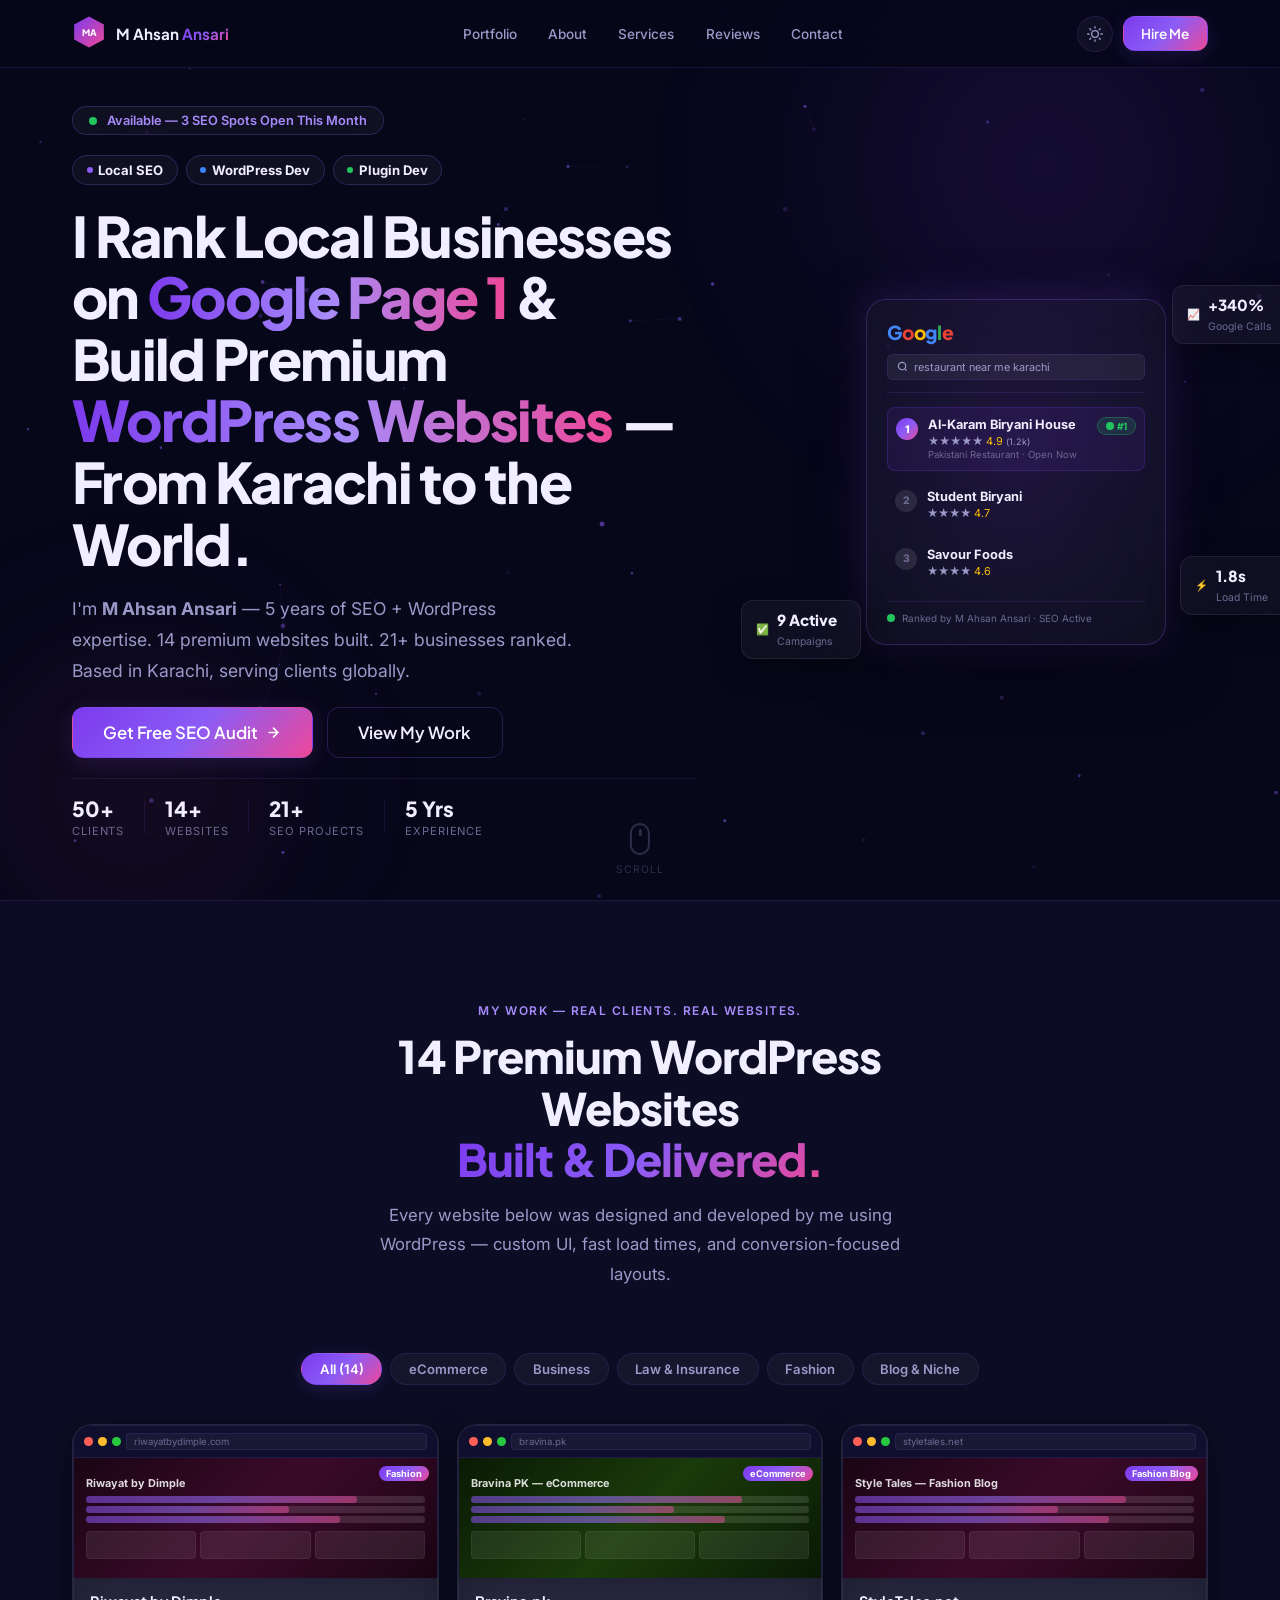
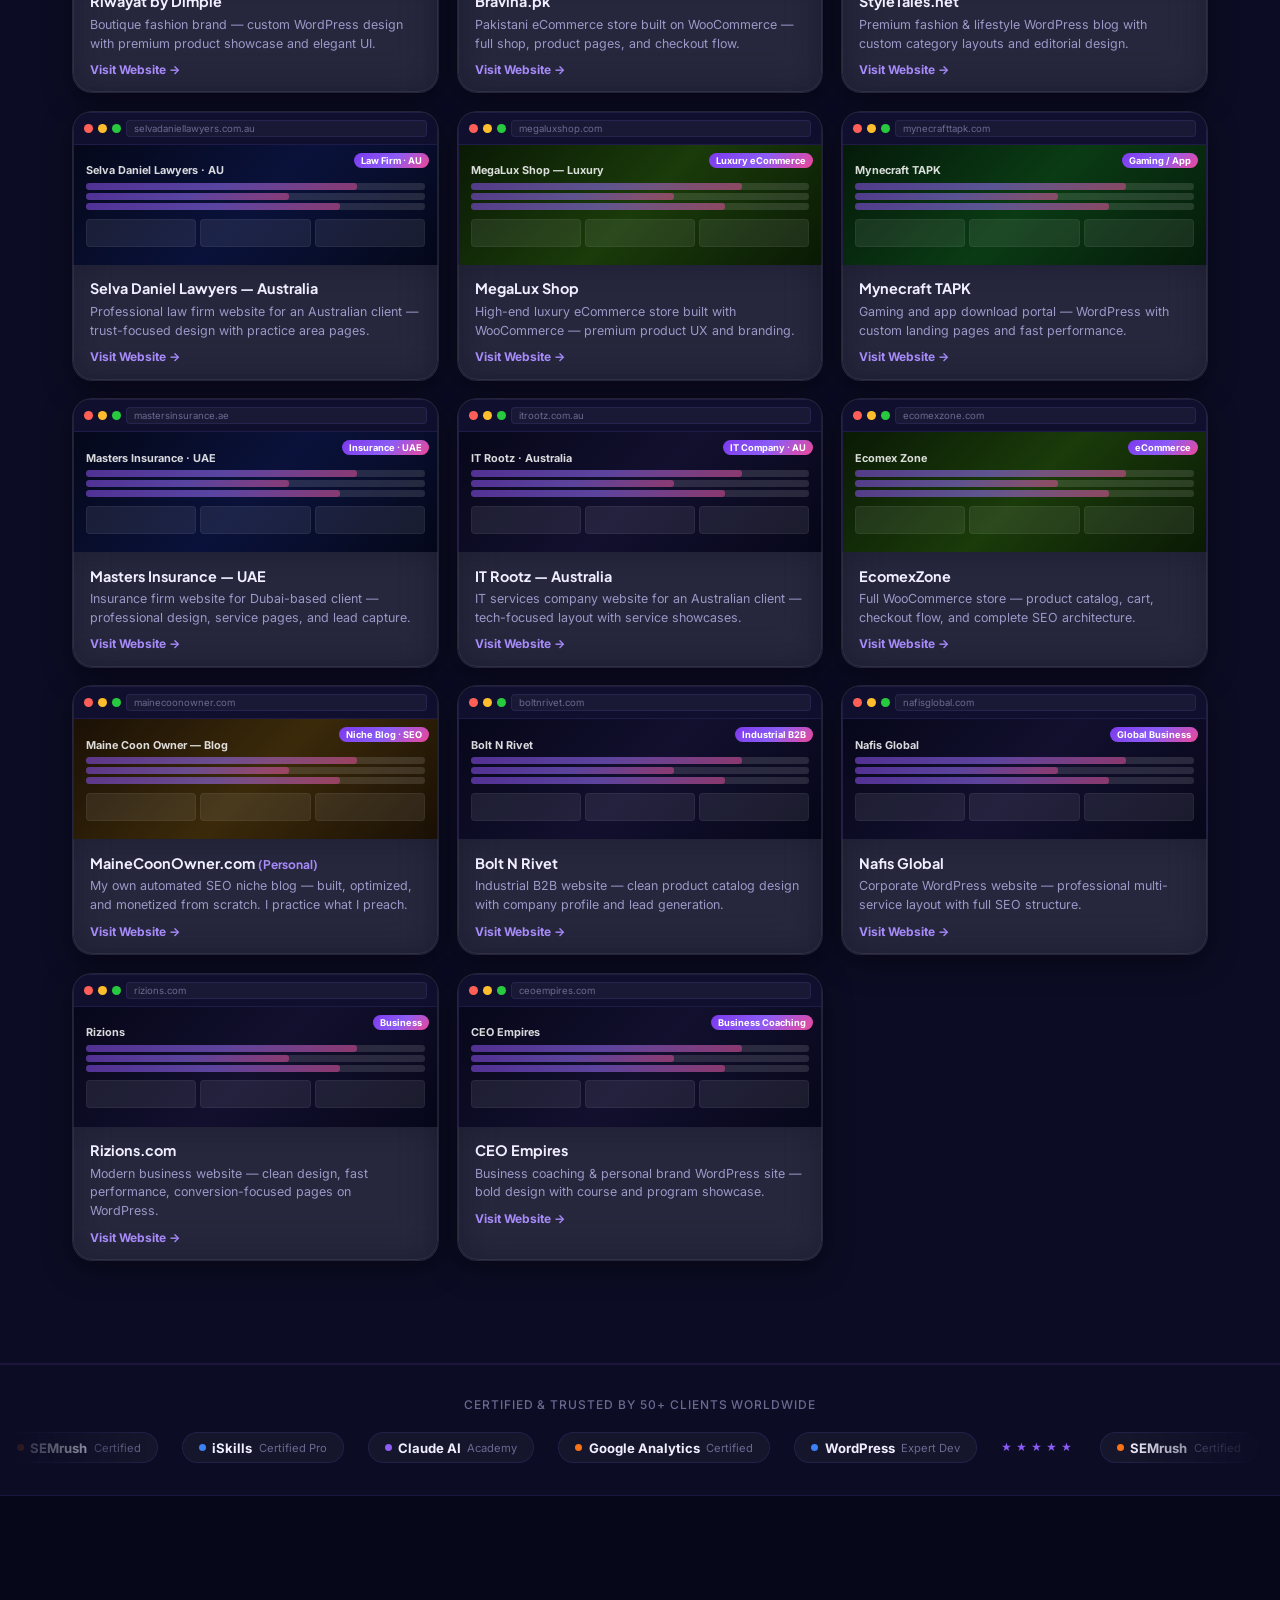
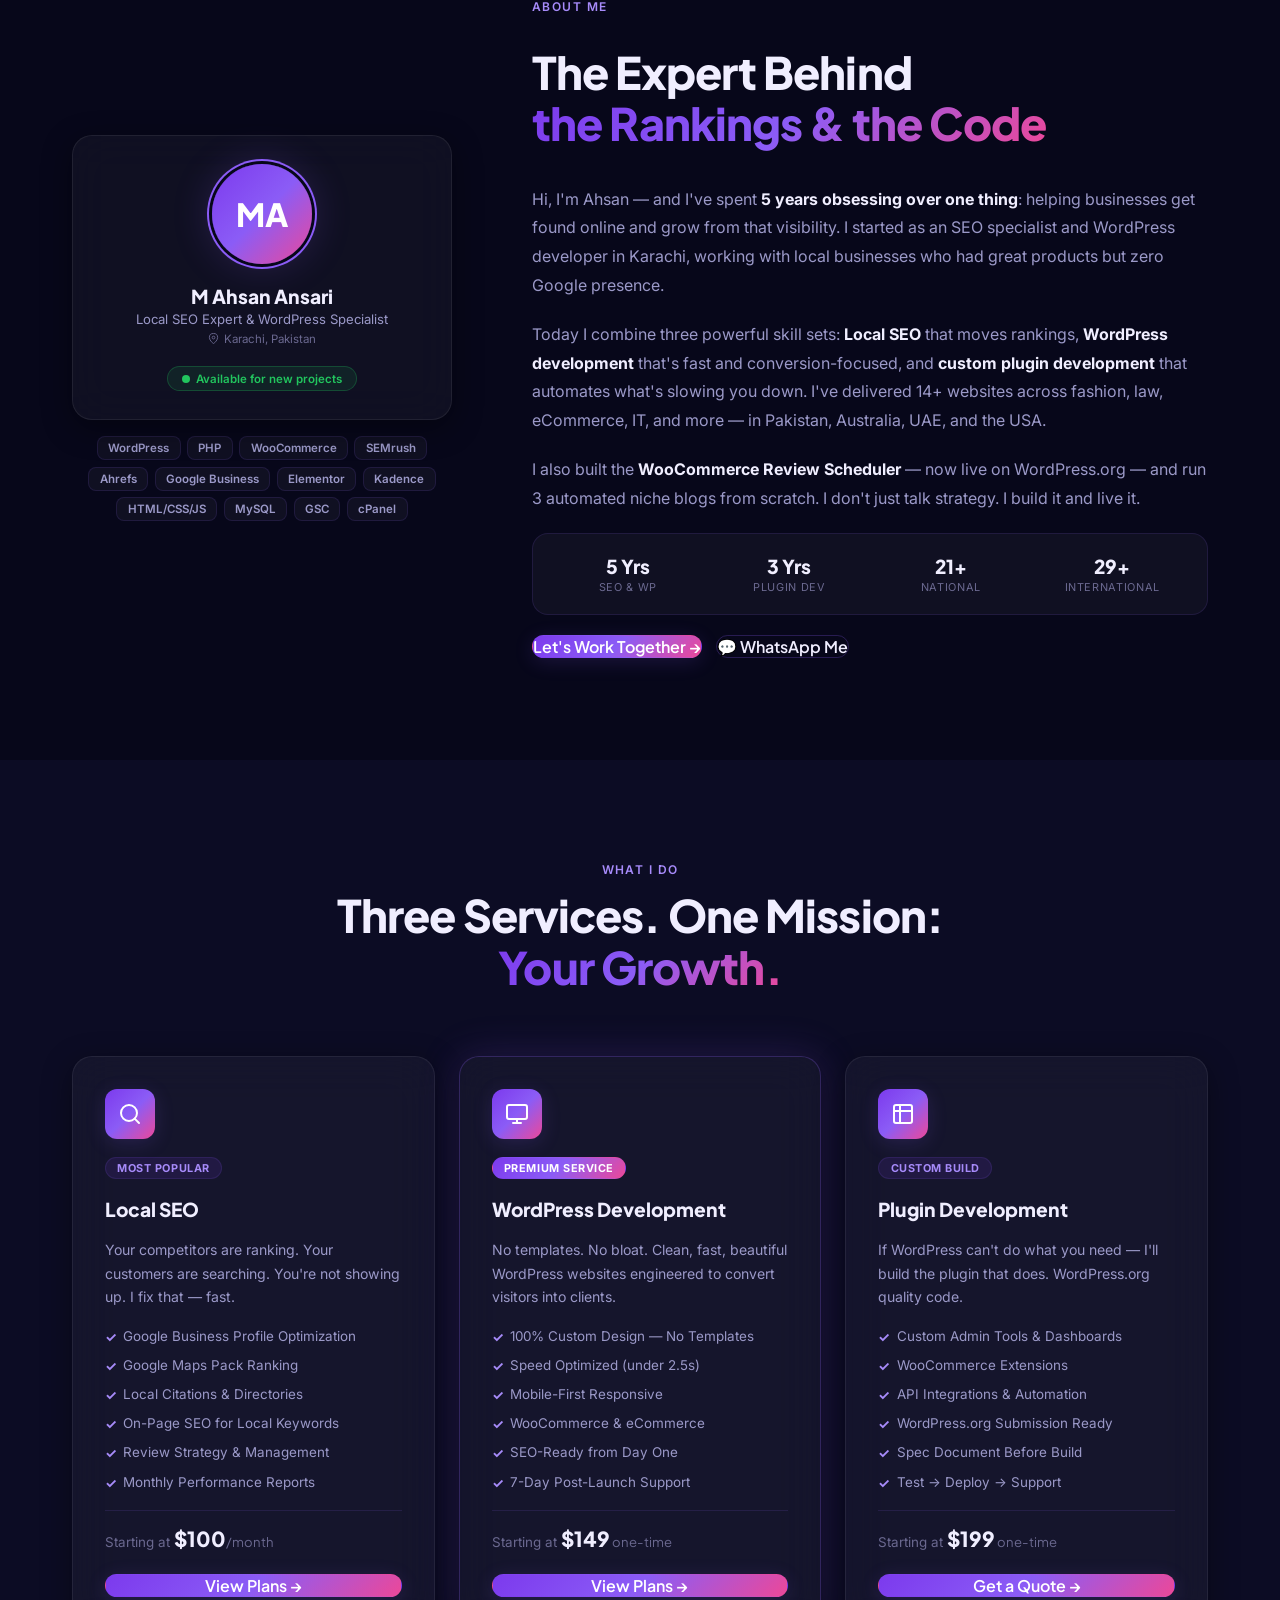
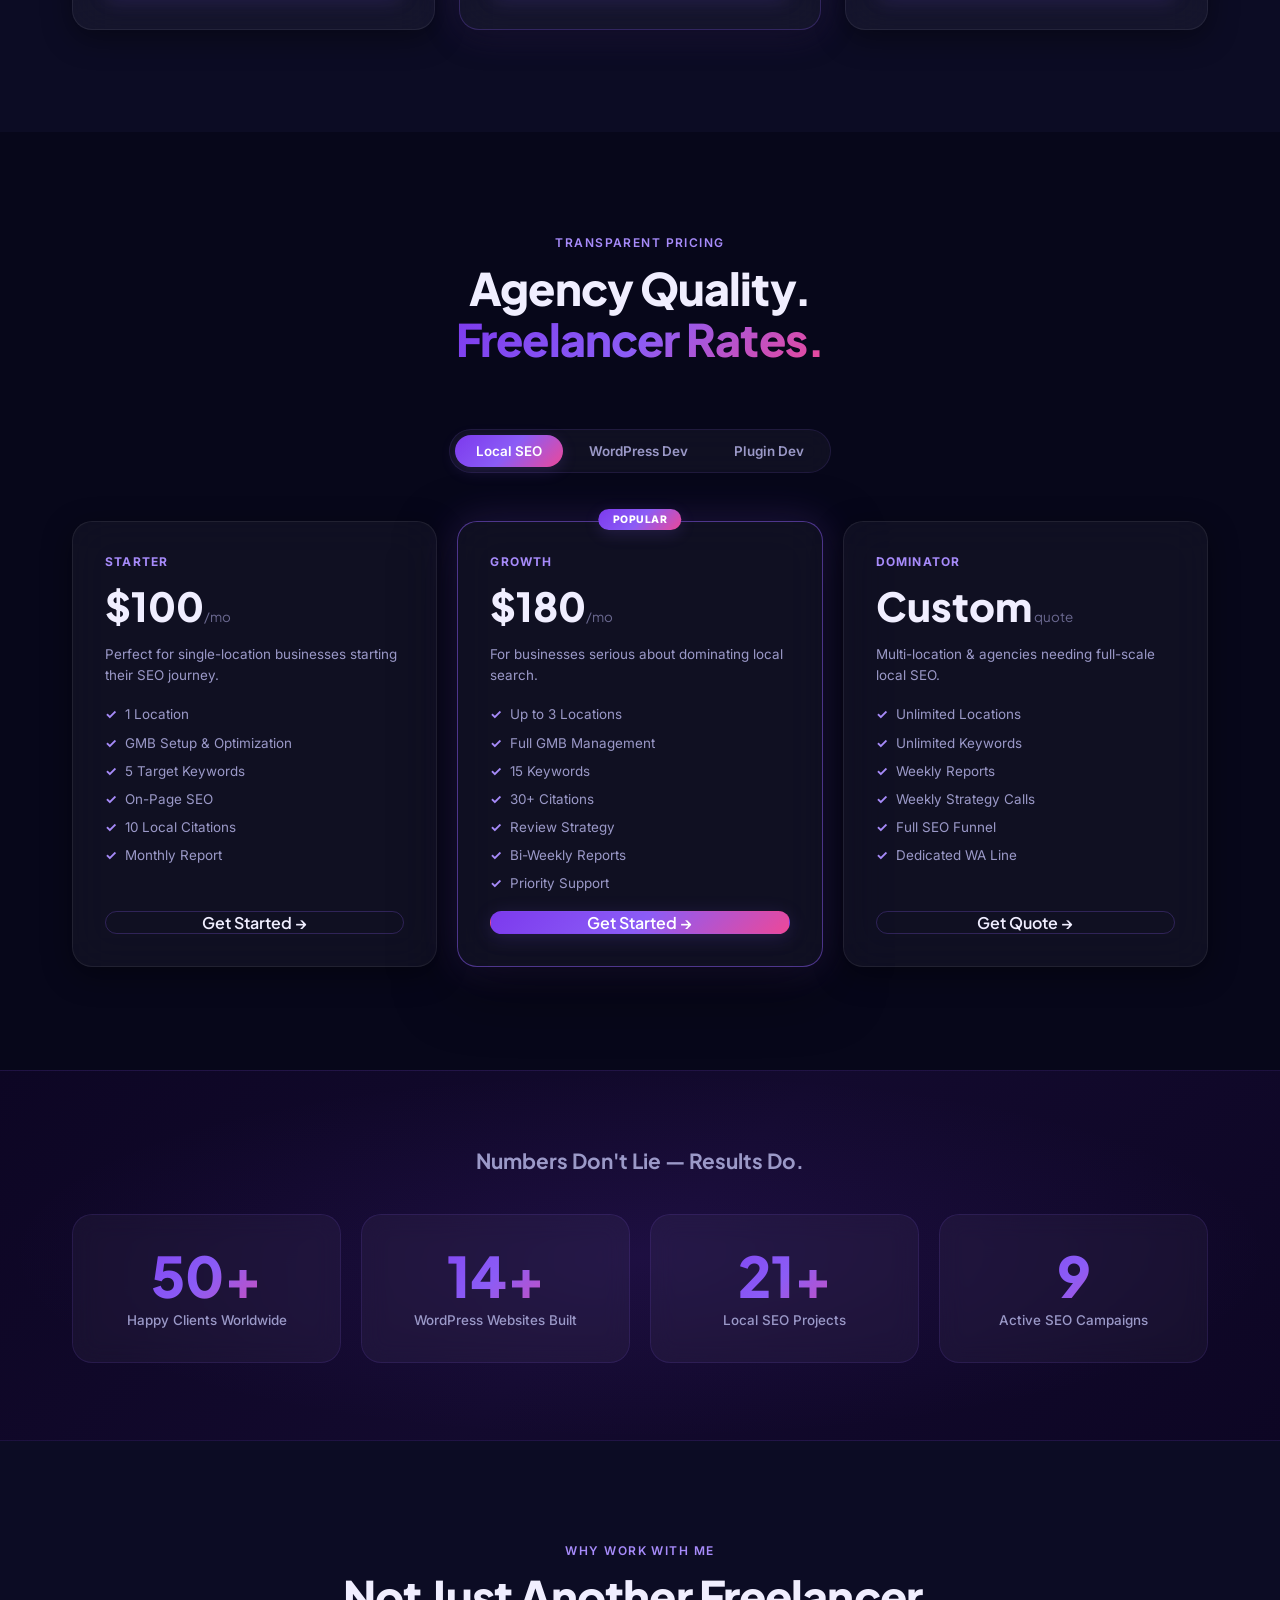
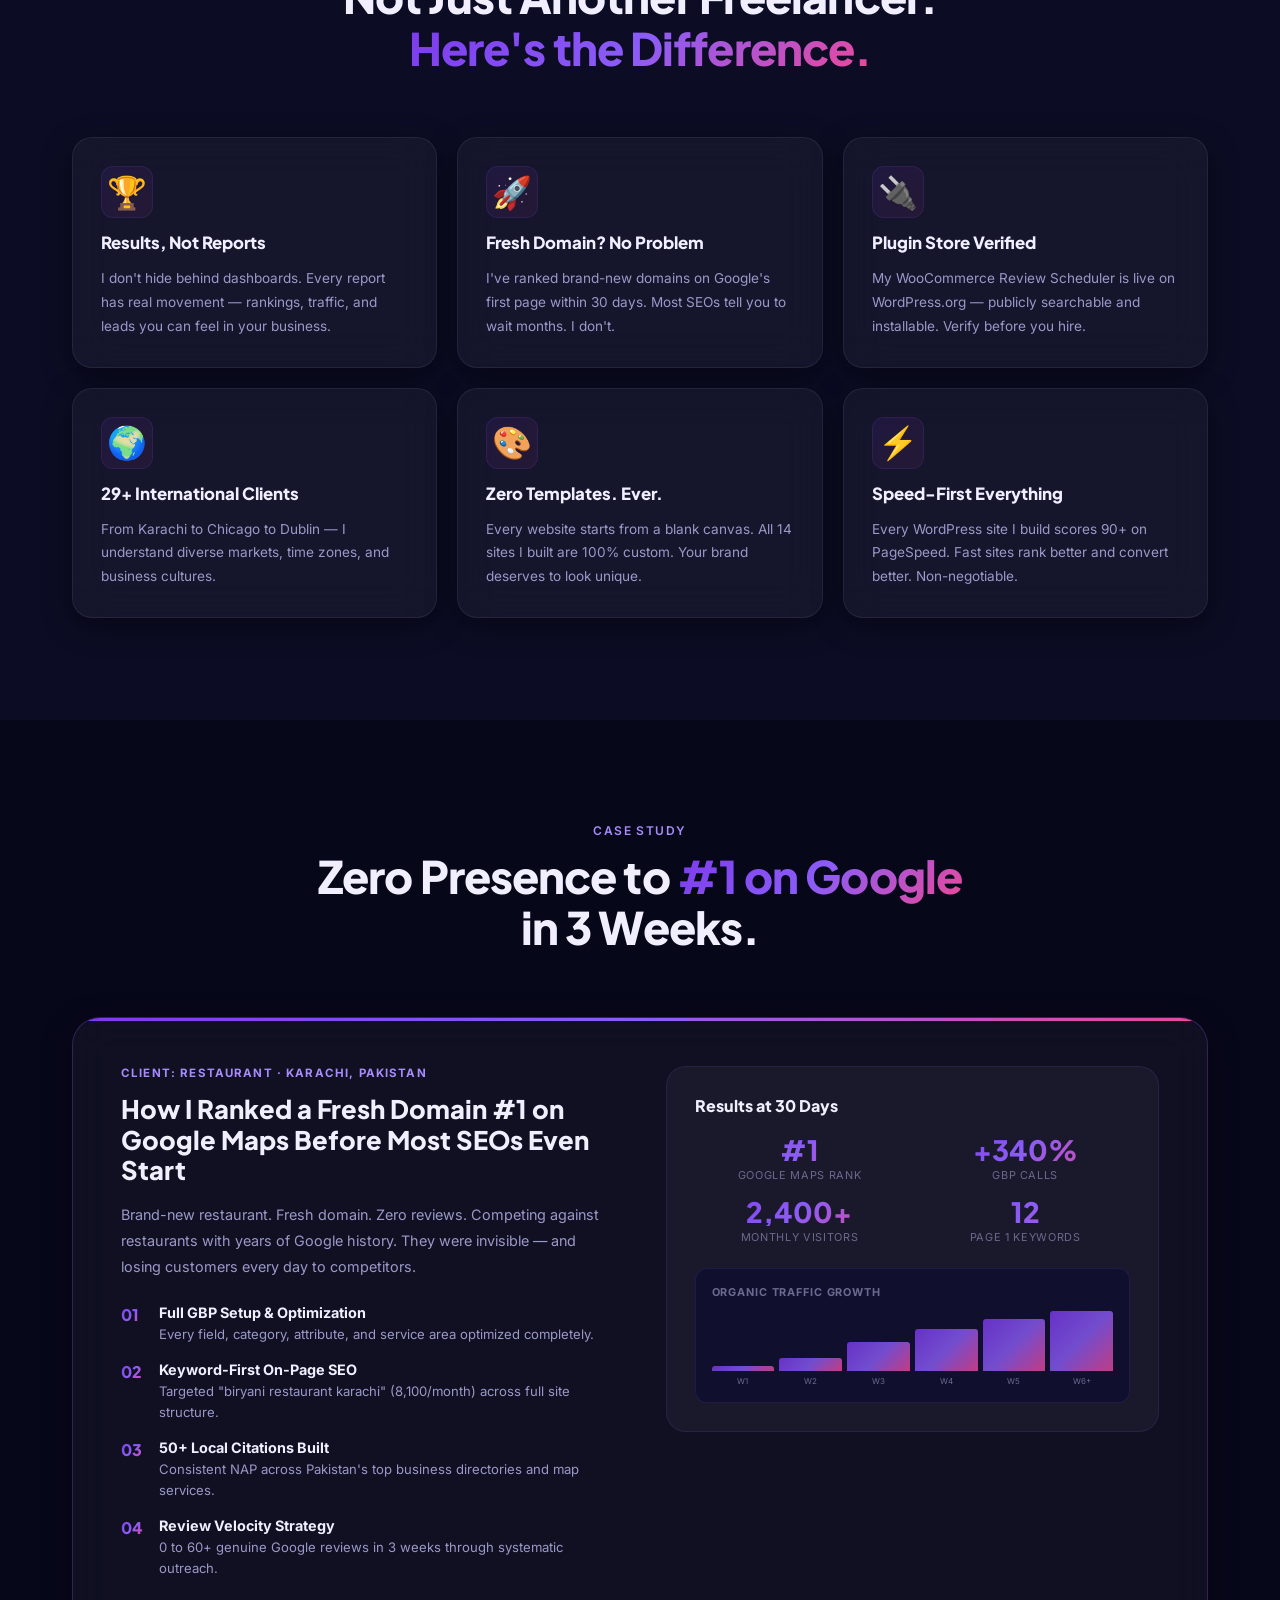
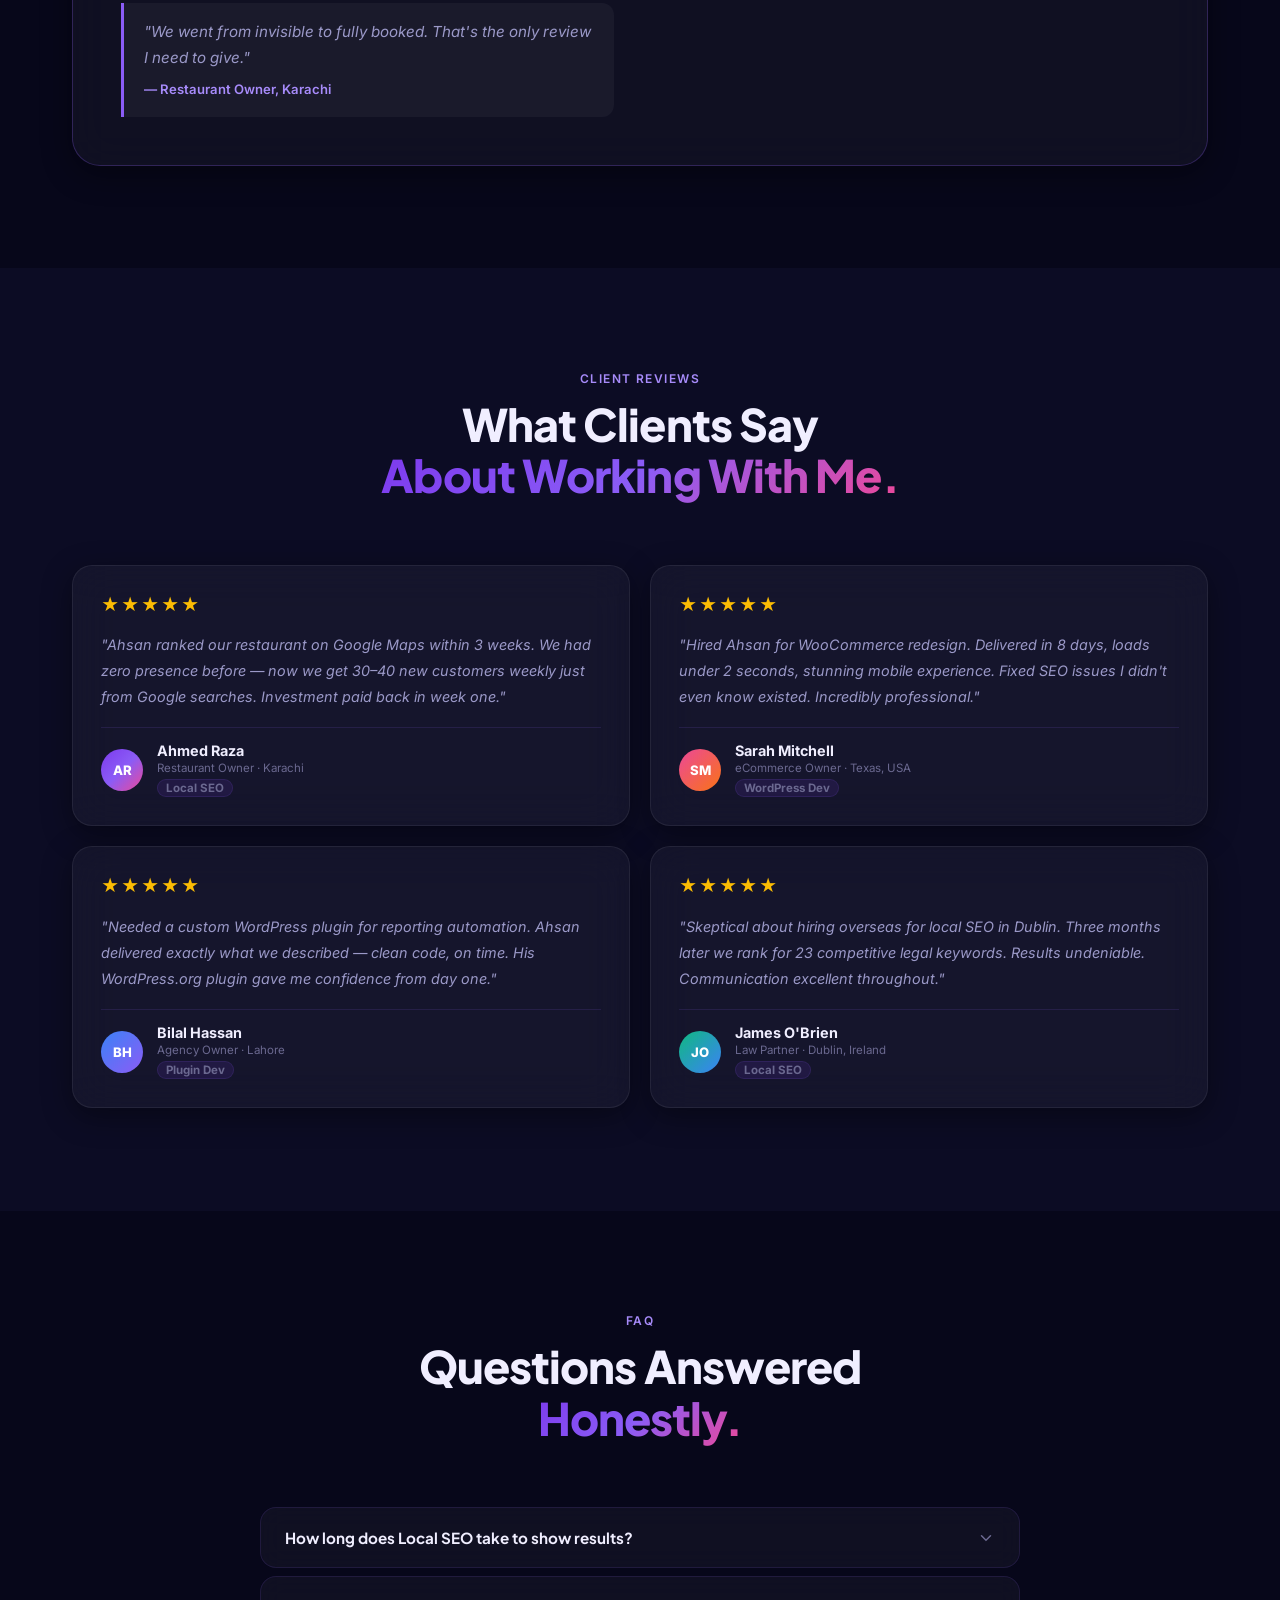
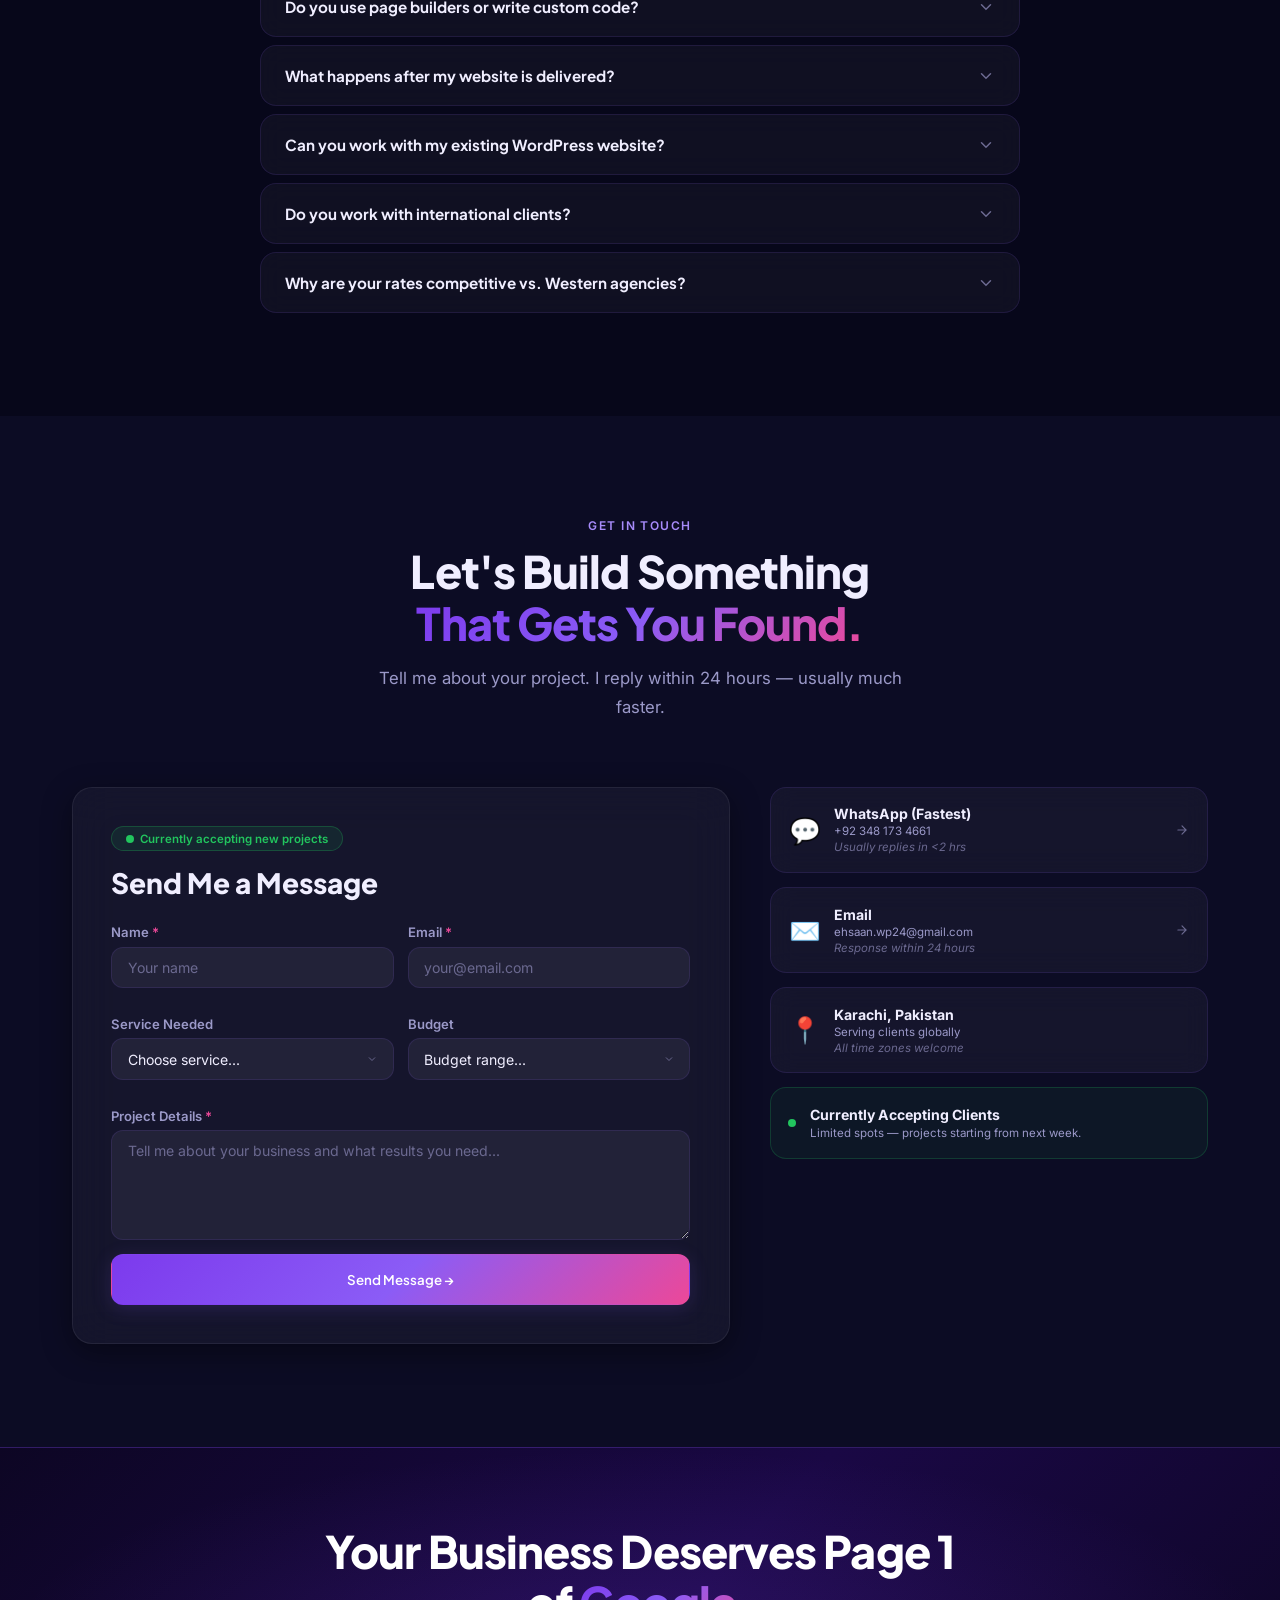
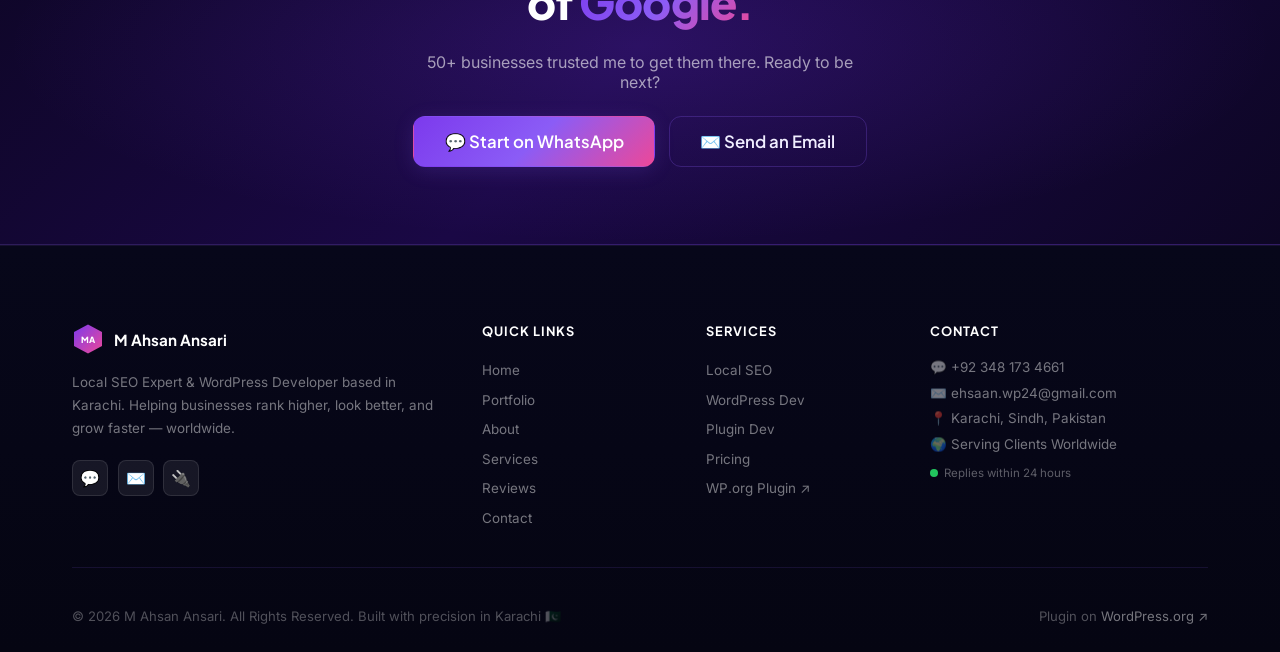
==== commit 065367df: "Add files via upload" ====
--- a/index.html
+++ b/index.html
@@ -1,5259 +1,984 @@
 <!DOCTYPE html>
 <html lang="en" data-theme="dark">
 <head>
-    <meta charset="UTF-8">
-    <meta name="viewport" content="width=device-width, initial-scale=1.0">
-    <meta http-equiv="X-UA-Compatible" content="IE=edge">
-
-    <!-- =====================================================
-         PRIMARY SEO META TAGS
-         ===================================================== -->
-    <title>M Ahsan Ansari | Local SEO Expert & WordPress Developer in Karachi, Pakistan</title>
-    <meta name="description" content="M Ahsan Ansari — Local SEO Expert & WordPress Developer based in Karachi, Pakistan. I rank local businesses on Google's first page, build premium WordPress websites, and develop custom plugins. 50+ clients. 5 years experience.">
-    <meta name="keywords" content="local SEO expert Karachi, WordPress developer Pakistan, WordPress plugin development, SEO consultant Karachi, WordPress designer Pakistan, WooCommerce developer, local SEO services, Google Maps ranking expert">
-    <meta name="author" content="M Ahsan Ansari">
-    <meta name="robots" content="index, follow, max-image-preview:large">
-    <link rel="canonical" href="https://YOUR-USERNAME.github.io/">
-
-    <!-- =====================================================
-         OPEN GRAPH (Facebook, LinkedIn, WhatsApp preview)
-         ===================================================== -->
-    <meta property="og:type" content="website">
-    <meta property="og:url" content="https://YOUR-USERNAME.github.io/">
-    <meta property="og:title" content="M Ahsan Ansari | Local SEO Expert & WordPress Developer">
-    <meta property="og:description" content="Rank #1 on Google. Build premium WordPress websites. Automate your workflow. 50+ happy clients. Based in Karachi — serving the world.">
-    <meta property="og:image" content="https://YOUR-USERNAME.github.io/images/og-image.jpg">
-    <meta property="og:locale" content="en_US">
-    <meta property="og:site_name" content="M Ahsan Ansari">
-
-    <!-- =====================================================
-         TWITTER / X CARD
-         ===================================================== -->
-    <meta name="twitter:card" content="summary_large_image">
-    <meta name="twitter:title" content="M Ahsan Ansari | Local SEO & WordPress Expert">
-    <meta name="twitter:description" content="I put local businesses on Google's first page. 50+ clients. 5 years experience. Based in Karachi.">
-    <meta name="twitter:image" content="https://YOUR-USERNAME.github.io/images/og-image.jpg">
-
-    <!-- =====================================================
-         GOOGLE FONTS
-         Plus Jakarta Sans: Display headings (premium, modern)
-         Inter: Body copy (clean, readable)
-         ===================================================== -->
-    <link rel="preconnect" href="https://fonts.googleapis.com">
-    <link rel="preconnect" href="https://fonts.gstatic.com" crossorigin>
-    <link href="https://fonts.googleapis.com/css2?family=Plus+Jakarta+Sans:wght@400;500;600;700;800&family=Inter:wght@300;400;500;600&display=swap" rel="stylesheet">
-
-    <!-- =====================================================
-         MAIN STYLESHEET
-         ===================================================== -->
-    <style>
-/* ============================================================
-   M AHSAN ANSARI — PERSONAL BRAND WEBSITE
-   Complete Design System & Styles
-   Purple/Violet Theme · Dark/Light Mode · Glassmorphism
-   ============================================================ */
-
-
-/* ============================================================
-   1. DESIGN TOKENS (CSS Custom Properties)
-      All colors, spacing, shadows defined once here.
-      Dark mode is the default.
-   ============================================================ */
-:root {
-    /* --- Purple/Violet Brand Palette --- */
-    --accent-1:        #7C3AED;   /* Deep purple */
-    --accent-2:        #8B5CF6;   /* Mid violet */
-    --accent-3:        #A78BFA;   /* Light violet */
-    --accent-pink:     #EC4899;   /* Pink (gradient pair) */
-    --accent-glow:     rgba(139, 92, 246, 0.35);
-    --accent-glow-sm:  rgba(139, 92, 246, 0.2);
-
-    /* --- Gradients --- */
-    --gradient-brand:    linear-gradient(135deg, #7C3AED 0%, #8B5CF6 50%, #EC4899 100%);
-    --gradient-subtle:   linear-gradient(135deg, rgba(124,58,237,0.12) 0%, rgba(236,72,153,0.08) 100%);
-    --gradient-card:     linear-gradient(145deg, rgba(255,255,255,0.06) 0%, rgba(255,255,255,0.02) 100%);
-    --gradient-stats:    linear-gradient(135deg, #0D0624 0%, #130A2E 50%, #0D0624 100%);
-    --gradient-footer:   linear-gradient(180deg, #07071A 0%, #050512 100%);
-    --gradient-cta:      linear-gradient(135deg, #0D0624 0%, #1A0845 50%, #0D0624 100%);
-
-    /* --- Dark Mode Background System --- */
-    --bg-base:       #07071A;    /* Deepest background */
-    --bg-elevated:   #0C0C24;    /* Cards, nav */
-    --bg-raised:     #10102E;    /* Hover states */
-    --bg-glass:      rgba(255, 255, 255, 0.04);
-    --bg-glass-hov:  rgba(255, 255, 255, 0.08);
-    --bg-input:      rgba(255, 255, 255, 0.05);
-
-    /* --- Dark Mode Text --- */
-    --text-primary:   #F0EEFF;
-    --text-secondary: #9B99C8;
-    --text-muted:     #6B6990;
-    --text-inverse:   #07071A;
-
-    /* --- Dark Mode Borders --- */
-    --border-subtle:  rgba(139, 92, 246, 0.15);
-    --border-medium:  rgba(139, 92, 246, 0.25);
-    --border-strong:  rgba(139, 92, 246, 0.5);
-    --border-glass:   rgba(255, 255, 255, 0.07);
-
-    /* --- Shadows (dark mode) --- */
-    --shadow-sm:      0 2px 8px rgba(0,0,0,0.3);
-    --shadow-md:      0 8px 30px rgba(0,0,0,0.4);
-    --shadow-lg:      0 20px 60px rgba(0,0,0,0.5);
-    --shadow-glow:    0 0 40px rgba(139, 92, 246, 0.25);
-    --shadow-glow-lg: 0 0 80px rgba(139, 92, 246, 0.2);
-
-    /* --- Nav --- */
-    --nav-bg:         rgba(7, 7, 26, 0.75);
-    --nav-height:     72px;
-
-    /* --- Typography --- */
-    --font-display: 'Plus Jakarta Sans', -apple-system, BlinkMacSystemFont, sans-serif;
-    --font-body:    'Inter', -apple-system, BlinkMacSystemFont, sans-serif;
-
-    /* --- Type Scale --- */
-    --text-xs:   0.75rem;
-    --text-sm:   0.875rem;
-    --text-base: 1rem;
-    --text-md:   1.125rem;
-    --text-lg:   1.25rem;
-    --text-xl:   1.5rem;
-    --text-2xl:  1.875rem;
-    --text-3xl:  2.25rem;
-    --text-4xl:  3rem;
-    --text-5xl:  3.75rem;
-    --text-6xl:  4.5rem;
-
-    /* --- Spacing Scale --- */
-    --space-xs:  0.5rem;
-    --space-sm:  0.75rem;
-    --space-md:  1rem;
-    --space-lg:  1.5rem;
-    --space-xl:  2rem;
-    --space-2xl: 3rem;
-    --space-3xl: 4rem;
-    --space-4xl: 6rem;
-    --space-5xl: 8rem;
-
-    /* --- Border Radius --- */
-    --radius-sm:   8px;
-    --radius-md:   12px;
-    --radius-lg:   16px;
-    --radius-xl:   20px;
-    --radius-2xl:  28px;
-    --radius-full: 9999px;
-
-    /* --- Transitions --- */
-    --ease-smooth: cubic-bezier(0.4, 0, 0.2, 1);
-    --ease-bounce: cubic-bezier(0.34, 1.56, 0.64, 1);
-    --trans-fast:  0.15s var(--ease-smooth);
-    --trans-base:  0.3s var(--ease-smooth);
-    --trans-slow:  0.5s var(--ease-smooth);
-
-    /* --- Section padding --- */
-    --section-py: 7rem;
-
-    /* --- Max width --- */
-    --max-width: 1200px;
-}
-
-
-/* --- LIGHT MODE OVERRIDES --- */
-[data-theme="light"] {
-    --bg-base:       #F4F2FF;
-    --bg-elevated:   #EDE9FE;
-    --bg-raised:     #E5E0FF;
-    --bg-glass:      rgba(255, 255, 255, 0.65);
-    --bg-glass-hov:  rgba(255, 255, 255, 0.85);
-    --bg-input:      rgba(255, 255, 255, 0.8);
-
-    --text-primary:   #1C1A3A;
-    --text-secondary: #4A4870;
-    --text-muted:     #7B79A8;
-    --text-inverse:   #F0EEFF;
-
-    --border-subtle:  rgba(124, 58, 237, 0.12);
-    --border-medium:  rgba(124, 58, 237, 0.2);
-    --border-strong:  rgba(124, 58, 237, 0.45);
-    --border-glass:   rgba(255, 255, 255, 0.6);
-
-    --shadow-sm:      0 2px 8px rgba(100,80,180,0.1);
-    --shadow-md:      0 8px 30px rgba(100,80,180,0.15);
-    --shadow-lg:      0 20px 60px rgba(100,80,180,0.2);
-    --shadow-glow:    0 0 40px rgba(139, 92, 246, 0.15);
-    --shadow-glow-lg: 0 0 80px rgba(139, 92, 246, 0.1);
-
-    --nav-bg:         rgba(244, 242, 255, 0.85);
-
-    --gradient-stats: linear-gradient(135deg, #EDE9FE 0%, #DDD6FE 50%, #EDE9FE 100%);
-    --gradient-footer: linear-gradient(180deg, #1C1A3A 0%, #0F0E22 100%);
-    --gradient-cta:   linear-gradient(135deg, #1C1A3A 0%, #2D1B69 50%, #1C1A3A 100%);
-}
-
-
-/* ============================================================
-   2. CSS RESET & BASE STYLES
-   ============================================================ */
-*, *::before, *::after {
-    box-sizing: border-box;
-    margin: 0;
-    padding: 0;
-}
-
-html {
-    scroll-behavior: smooth;
-    scroll-padding-top: var(--nav-height);
-    font-size: 16px;
-    -webkit-text-size-adjust: 100%;
-}
-
-body {
-    font-family: var(--font-body);
-    font-size: var(--text-base);
-    font-weight: 400;
-    line-height: 1.7;
-    color: var(--text-primary);
-    background-color: var(--bg-base);
-    overflow-x: hidden;
-    -webkit-font-smoothing: antialiased;
-    -moz-osx-font-smoothing: grayscale;
-    transition: background-color var(--trans-slow), color var(--trans-slow);
-}
-
-img, video, svg { display: block; max-width: 100%; }
-a { color: inherit; text-decoration: none; }
-ul, ol { list-style: none; }
-button { cursor: pointer; border: none; background: none; font-family: inherit; }
-input, textarea, select { font-family: inherit; }
-strong { font-weight: 700; }
-
-/* Focus styles for accessibility */
-:focus-visible {
-    outline: 2px solid var(--accent-2);
-    outline-offset: 3px;
-    border-radius: var(--radius-sm);
-}
-
-
-/* ============================================================
-   3. UTILITY CLASSES
-   ============================================================ */
-
-/* Container */
-.container {
-    width: 100%;
-    max-width: var(--max-width);
-    margin: 0 auto;
-    padding: 0 var(--space-xl);
-}
-
-/* Section wrapper */
-section {
-    padding: var(--section-py) 0;
-    position: relative;
-}
-
-/* Gradient text effect */
-.gradient-text {
-    background: var(--gradient-brand);
-    -webkit-background-clip: text;
-    -webkit-text-fill-color: transparent;
-    background-clip: text;
-    display: inline;
-}
-
-/* Glassmorphism card */
-.glass-card {
-    background: var(--bg-glass);
-    backdrop-filter: blur(24px);
-    -webkit-backdrop-filter: blur(24px);
-    border: 1px solid var(--border-glass);
-    box-shadow: var(--shadow-md);
-    transition: transform var(--trans-base), box-shadow var(--trans-base), border-color var(--trans-base);
-}
-.glass-card:hover {
-    transform: translateY(-4px);
-    box-shadow: var(--shadow-lg), var(--shadow-glow);
-    border-color: var(--border-medium);
-}
-
-/* Live dot (pulsing green indicator) */
-.live-dot {
-    display: inline-block;
-    width: 8px;
-    height: 8px;
-    background: #22C55E;
-    border-radius: 50%;
-    animation: livePulse 2s ease-in-out infinite;
-    flex-shrink: 0;
-}
-
-/* Section header block */
-.section-header {
-    text-align: center;
-    max-width: 680px;
-    margin: 0 auto var(--space-4xl);
-}
-
-.section-eyebrow {
-    font-family: var(--font-body);
-    font-size: var(--text-sm);
-    font-weight: 600;
-    letter-spacing: 0.12em;
-    text-transform: uppercase;
-    color: var(--accent-3);
-    margin-bottom: var(--space-md);
-    display: block;
-}
-
-.section-title {
-    font-family: var(--font-display);
-    font-size: clamp(var(--text-2xl), 4vw, var(--text-4xl));
-    font-weight: 800;
-    line-height: 1.15;
-    color: var(--text-primary);
-    margin-bottom: var(--space-lg);
-    letter-spacing: -0.02em;
-}
-
-.section-subtitle {
-    font-size: var(--text-md);
-    color: var(--text-secondary);
-    line-height: 1.75;
-    max-width: 560px;
-    margin: 0 auto;
-}
-
-/* Buttons */
-.btn {
-    display: inline-flex;
-    align-items: center;
-    gap: var(--space-xs);
-    font-family: var(--font-display);
-    font-weight: 600;
-    border-radius: var(--radius-md);
-    transition: all var(--trans-base);
-    white-space: nowrap;
-    text-align: center;
-}
-
-.btn-primary {
-    background: var(--gradient-brand);
-    color: #fff;
-    box-shadow: 0 4px 20px var(--accent-glow-sm);
-    border: 1px solid transparent;
-}
-.btn-primary:hover {
-    transform: translateY(-2px);
-    box-shadow: 0 8px 32px var(--accent-glow);
-    filter: brightness(1.1);
-}
-.btn-primary:active { transform: translateY(0); }
-
-.btn-ghost {
-    background: transparent;
-    color: var(--text-primary);
-    border: 1px solid var(--border-medium);
-}
-.btn-ghost:hover {
-    background: var(--bg-glass);
-    border-color: var(--accent-2);
-    transform: translateY(-2px);
-    box-shadow: var(--shadow-sm);
-}
-
-.btn-sm  { padding: 0.55rem 1.1rem; font-size: var(--text-sm); }
-.btn-md  { padding: 0.75rem 1.5rem; font-size: var(--text-base); }
-.btn-lg  { padding: 0.9rem 1.9rem; font-size: var(--text-md); }
-.btn-full { width: 100%; justify-content: center; padding: 1rem; }
-
-/* Scroll animation classes */
-.animate-on-scroll {
-    opacity: 0;
-    transform: translateY(32px);
-    transition: opacity 0.65s var(--ease-smooth), transform 0.65s var(--ease-smooth);
-}
-.animate-on-scroll.animated {
-    opacity: 1;
-    transform: translateY(0);
-}
-.delay-1 { transition-delay: 0.12s; }
-.delay-2 { transition-delay: 0.24s; }
-.delay-3 { transition-delay: 0.36s; }
-
-
-/* ============================================================
-   4. LOADER
-   ============================================================ */
-#loader {
-    position: fixed;
-    inset: 0;
-    z-index: 9999;
-    background: #07071A;
-    display: flex;
-    align-items: center;
-    justify-content: center;
-    transition: opacity 0.6s var(--ease-smooth);
-}
-#loader.fade-out {
-    opacity: 0;
-    pointer-events: none;
-}
-
-.loader-inner {
-    display: flex;
-    flex-direction: column;
-    align-items: center;
-    gap: var(--space-xl);
-}
-
-.loader-logo-wrap {
-    animation: loaderBounce 1s var(--ease-bounce) forwards;
-}
-.loader-svg { filter: drop-shadow(0 0 24px rgba(139,92,246,0.6)); }
-
-.loader-bar-track {
-    width: 200px;
-    height: 3px;
-    background: rgba(255,255,255,0.1);
-    border-radius: var(--radius-full);
-    overflow: hidden;
-}
-.loader-bar-fill {
-    height: 100%;
-    background: var(--gradient-brand);
-    border-radius: var(--radius-full);
-    width: 0%;
-    transition: width 0.05s linear;
-}
-
-.loader-text {
-    font-size: var(--text-sm);
-    color: var(--text-muted);
-    font-weight: 500;
-    letter-spacing: 0.06em;
-}
-
-
-/* ============================================================
-   5. NAVIGATION
-   ============================================================ */
-header {
-    position: fixed;
-    top: 0;
-    left: 0;
-    right: 0;
-    z-index: 900;
-}
-
-#navbar {
-    background: var(--nav-bg);
-    backdrop-filter: blur(20px);
-    -webkit-backdrop-filter: blur(20px);
-    border-bottom: 1px solid var(--border-subtle);
-    height: var(--nav-height);
-    display: flex;
-    align-items: center;
-    transition: background var(--trans-base), box-shadow var(--trans-base);
-}
-
-#navbar.scrolled {
-    box-shadow: var(--shadow-md);
-    border-bottom-color: var(--border-medium);
-}
-
-.nav-container {
-    width: 100%;
-    max-width: var(--max-width);
-    margin: 0 auto;
-    padding: 0 var(--space-xl);
-    display: flex;
-    align-items: center;
-    gap: var(--space-2xl);
-}
-
-/* Logo */
-.nav-logo {
-    display: flex;
-    align-items: center;
-    gap: var(--space-sm);
-    flex-shrink: 0;
-    transition: opacity var(--trans-fast);
-}
-.nav-logo:hover { opacity: 0.85; }
-.logo-hexagon { flex-shrink: 0; }
-.logo-text {
-    font-family: var(--font-display);
-    font-size: var(--text-base);
-    font-weight: 700;
-    color: var(--text-primary);
-    white-space: nowrap;
-}
-.logo-accent {
-    background: var(--gradient-brand);
-    -webkit-background-clip: text;
-    -webkit-text-fill-color: transparent;
-    background-clip: text;
-}
-
-/* Desktop nav links */
-.nav-links {
-    display: flex;
-    align-items: center;
-    gap: var(--space-xs);
-    flex: 1;
-    justify-content: center;
-}
-
-.nav-link {
-    font-size: var(--text-sm);
-    font-weight: 500;
-    color: var(--text-secondary);
-    padding: 0.45rem 0.9rem;
-    border-radius: var(--radius-sm);
-    transition: color var(--trans-fast), background var(--trans-fast);
-    position: relative;
-}
-.nav-link:hover,
-.nav-link.active {
-    color: var(--text-primary);
-    background: var(--bg-glass);
-}
-.nav-link.active { color: var(--accent-3); }
-
-/* Nav right actions */
-.nav-right {
-    display: flex;
-    align-items: center;
-    gap: var(--space-sm);
-    flex-shrink: 0;
-}
-
-/* Theme toggle button */
-.theme-toggle-btn {
-    width: 38px;
-    height: 38px;
-    border-radius: var(--radius-full);
-    background: var(--bg-glass);
-    border: 1px solid var(--border-subtle);
-    display: flex;
-    align-items: center;
-    justify-content: center;
-    color: var(--text-secondary);
-    transition: all var(--trans-fast);
-    flex-shrink: 0;
-}
-.theme-toggle-btn:hover {
-    color: var(--text-primary);
-    border-color: var(--border-medium);
-    background: var(--bg-glass-hov);
-}
-.icon-sun { display: block; }
-.icon-moon { display: none; }
-[data-theme="light"] .icon-sun { display: none; }
-[data-theme="light"] .icon-moon { display: block; }
-
-/* Hamburger (mobile) */
-.hamburger-btn {
-    display: none;
-    width: 38px;
-    height: 38px;
-    flex-direction: column;
-    align-items: center;
-    justify-content: center;
-    gap: 5px;
-    border-radius: var(--radius-sm);
-    background: var(--bg-glass);
-    border: 1px solid var(--border-subtle);
-    transition: background var(--trans-fast);
-}
-.hamburger-btn:hover { background: var(--bg-glass-hov); }
-.hline {
-    display: block;
-    width: 20px;
-    height: 2px;
-    background: var(--text-primary);
-    border-radius: 2px;
-    transition: all var(--trans-base);
-}
-
-
-/* ============================================================
-   6. MOBILE MENU
-   ============================================================ */
-#mobile-menu {
-    position: fixed;
-    inset: 0;
-    z-index: 950;
-    background: rgba(7, 7, 26, 0.97);
-    backdrop-filter: blur(30px);
-    -webkit-backdrop-filter: blur(30px);
-    display: flex;
-    align-items: center;
-    justify-content: center;
-    opacity: 0;
-    pointer-events: none;
-    transition: opacity var(--trans-base);
-}
-#mobile-menu.open {
-    opacity: 1;
-    pointer-events: all;
-}
-
-.mobile-menu-inner {
-    display: flex;
-    flex-direction: column;
-    align-items: center;
-    gap: var(--space-xl);
-    text-align: center;
-    padding: var(--space-2xl);
-    width: 100%;
-    max-width: 400px;
-}
-
-.mobile-close-btn {
-    position: absolute;
-    top: 24px;
-    right: 24px;
-    width: 42px;
-    height: 42px;
-    display: flex;
-    align-items: center;
-    justify-content: center;
-    border-radius: var(--radius-full);
-    background: var(--bg-glass);
-    border: 1px solid var(--border-subtle);
-    color: var(--text-primary);
-    transition: background var(--trans-fast);
-}
-.mobile-close-btn:hover { background: var(--bg-glass-hov); }
-
-.mobile-nav-list {
-    display: flex;
-    flex-direction: column;
-    gap: var(--space-xs);
-    width: 100%;
-}
-.mobile-nav-link {
-    display: block;
-    font-family: var(--font-display);
-    font-size: var(--text-xl);
-    font-weight: 700;
-    color: var(--text-primary);
-    padding: var(--space-sm) 0;
-    border-bottom: 1px solid var(--border-subtle);
-    transition: color var(--trans-fast);
-}
-.mobile-nav-link:hover { color: var(--accent-3); }
-
-.mobile-quick-contacts {
-    display: flex;
-    gap: var(--space-sm);
-}
-.mobile-contact-pill {
-    display: flex;
-    align-items: center;
-    gap: var(--space-xs);
-    padding: 0.5rem 1.2rem;
-    border-radius: var(--radius-full);
-    background: var(--bg-glass);
-    border: 1px solid var(--border-subtle);
-    font-size: var(--text-sm);
-    font-weight: 500;
-    color: var(--text-secondary);
-    transition: all var(--trans-fast);
-}
-.mobile-contact-pill:hover {
-    color: var(--text-primary);
-    border-color: var(--border-medium);
-}
-.mobile-menu-cta { width: 100%; justify-content: center; }
-
-
-/* ============================================================
-   7. HERO SECTION
-   ============================================================ */
-#hero {
-    min-height: 100vh;
-    display: flex;
-    align-items: center;
-    padding: calc(var(--nav-height) + 2rem) 0 4rem;
-    overflow: hidden;
-    position: relative;
-}
-
-/* Particles canvas fills hero */
-#particles-canvas {
-    position: absolute;
-    inset: 0;
-    z-index: 0;
-    pointer-events: none;
-}
-
-/* Decorative gradient blobs */
-.blob {
-    position: absolute;
-    border-radius: 50%;
-    filter: blur(80px);
-    pointer-events: none;
-    z-index: 0;
-}
-.blob-1 {
-    width: 600px;
-    height: 600px;
-    background: radial-gradient(circle, rgba(124,58,237,0.18) 0%, transparent 70%);
-    top: -200px;
-    right: -100px;
-}
-.blob-2 {
-    width: 400px;
-    height: 400px;
-    background: radial-gradient(circle, rgba(236,72,153,0.12) 0%, transparent 70%);
-    bottom: -100px;
-    left: -100px;
-}
-
-.hero-container {
-    position: relative;
-    z-index: 1;
-    width: 100%;
-    max-width: var(--max-width);
-    margin: 0 auto;
-    padding: 0 var(--space-xl);
-    display: grid;
-    grid-template-columns: 1fr 1fr;
-    align-items: center;
-    gap: var(--space-4xl);
-}
-
-/* --- Hero Left: Text --- */
-.hero-content {
-    display: flex;
-    flex-direction: column;
-    gap: var(--space-xl);
-}
-
-.hero-badge {
-    display: inline-flex;
-    align-items: center;
-    gap: var(--space-sm);
-    background: var(--bg-glass);
-    border: 1px solid var(--border-medium);
-    border-radius: var(--radius-full);
-    padding: 0.45rem 1.1rem;
-    font-size: var(--text-sm);
-    font-weight: 600;
-    color: var(--accent-3);
-    width: fit-content;
-    backdrop-filter: blur(12px);
-    box-shadow: var(--shadow-sm);
-}
-
-.pulse-dot {
-    width: 8px;
-    height: 8px;
-    background: #22C55E;
-    border-radius: 50%;
-    animation: livePulse 2s ease-in-out infinite;
-    flex-shrink: 0;
-}
-
-.hero-title {
-    font-family: var(--font-display);
-    font-size: clamp(var(--text-3xl), 5vw, var(--text-5xl));
-    font-weight: 800;
-    line-height: 1.12;
-    letter-spacing: -0.03em;
-    color: var(--text-primary);
-}
-
-.hero-subtitle {
-    font-size: var(--text-md);
-    color: var(--text-secondary);
-    line-height: 1.75;
-    max-width: 520px;
-}
-
-.hero-ctas {
-    display: flex;
-    flex-wrap: wrap;
-    gap: var(--space-md);
-    align-items: center;
-}
-
-.hero-stats-row {
-    display: flex;
-    align-items: center;
-    gap: var(--space-xl);
-    padding-top: var(--space-md);
-    border-top: 1px solid var(--border-subtle);
-    flex-wrap: wrap;
-}
-
-.h-stat { display: flex; flex-direction: column; gap: 2px; }
-.h-stat strong {
-    font-family: var(--font-display);
-    font-size: var(--text-xl);
-    font-weight: 800;
-    color: var(--text-primary);
-}
-.h-stat span {
-    font-size: var(--text-xs);
-    color: var(--text-muted);
-    font-weight: 500;
-    text-transform: uppercase;
-    letter-spacing: 0.08em;
-}
-.h-stat-divider {
-    width: 1px;
-    height: 36px;
-    background: var(--border-subtle);
-}
-
-/* --- Hero Right: Visual --- */
-.hero-visual {
-    position: relative;
-    display: flex;
-    align-items: center;
-    justify-content: center;
-    min-height: 480px;
-}
-
-.visual-glow-ring {
-    position: absolute;
-    width: 360px;
-    height: 360px;
-    border-radius: 50%;
-    background: radial-gradient(circle, rgba(124,58,237,0.15) 0%, transparent 70%);
-    animation: ringPulse 4s ease-in-out infinite;
-    pointer-events: none;
-}
-
-/* Google Maps mock card */
-.gmaps-card {
-    position: relative;
-    z-index: 2;
-    border-radius: var(--radius-xl);
-    padding: var(--space-lg);
-    width: 300px;
-    background: var(--bg-glass);
-    border: 1px solid var(--border-glass);
-}
-
-.gmaps-header {
-    display: flex;
-    flex-direction: column;
-    gap: var(--space-sm);
-    padding-bottom: var(--space-sm);
-    border-bottom: 1px solid var(--border-subtle);
-    margin-bottom: var(--space-md);
-}
-
-.google-wordmark {
-    font-family: var(--font-display);
-    font-size: var(--text-lg);
-    font-weight: 800;
-    letter-spacing: -0.02em;
-}
-.g-b { color: #4285F4; }
-.g-r { color: #EA4335; }
-.g-y { color: #FBBC04; }
-.g-g { color: #34A853; }
-
-.gmaps-search-row {
-    display: flex;
-    align-items: center;
-    gap: 8px;
-    background: var(--bg-input);
-    border: 1px solid var(--border-subtle);
-    border-radius: var(--radius-sm);
-    padding: 6px 10px;
-    font-size: var(--text-xs);
-    color: var(--text-secondary);
-}
-
-.gmaps-results { display: flex; flex-direction: column; gap: var(--space-sm); }
-
-.gmap-item {
-    display: flex;
-    align-items: flex-start;
-    gap: var(--space-sm);
-    padding: var(--space-sm);
-    border-radius: var(--radius-sm);
-    transition: background var(--trans-fast);
-}
-.gmap-first {
-    background: rgba(124,58,237,0.1);
-    border: 1px solid rgba(124,58,237,0.2);
-}
-
-.gmap-rank {
-    width: 22px;
-    height: 22px;
-    border-radius: 50%;
-    display: flex;
-    align-items: center;
-    justify-content: center;
-    font-size: 0.7rem;
-    font-weight: 800;
-    flex-shrink: 0;
-    margin-top: 2px;
-}
-.rank-1 { background: var(--gradient-brand); color: #fff; }
-.rank-2 { background: rgba(255,255,255,0.12); color: var(--text-muted); }
-.rank-3 { background: rgba(255,255,255,0.08); color: var(--text-muted); }
-
-.gmap-biz { flex: 1; min-width: 0; }
-.gmap-name { font-size: var(--text-sm); font-weight: 700; color: var(--text-primary); margin-bottom: 2px; }
-.gmap-stars { font-size: 0.68rem; color: var(--text-secondary); }
-.gmap-stars span { color: #FBBC04; }
-.gmap-meta { font-size: 0.65rem; color: var(--text-muted); margin-top: 2px; }
-
-.live-rank-pill {
-    display: flex;
-    align-items: center;
-    gap: 4px;
-    background: rgba(34,197,94,0.15);
-    border: 1px solid rgba(34,197,94,0.3);
-    border-radius: var(--radius-full);
-    padding: 2px 8px;
-    font-size: 0.65rem;
-    font-weight: 700;
-    color: #22C55E;
-    white-space: nowrap;
-    flex-shrink: 0;
-}
-
-.gmaps-footer {
-    display: flex;
-    align-items: center;
-    gap: var(--space-xs);
-    margin-top: var(--space-md);
-    padding-top: var(--space-sm);
-    border-top: 1px solid var(--border-subtle);
-    font-size: 0.65rem;
-    color: var(--text-muted);
-}
-
-/* Floating mini cards */
-.mini-card {
-    position: absolute;
-    display: flex;
-    align-items: center;
-    gap: var(--space-sm);
-    padding: var(--space-sm) var(--space-md);
-    border-radius: var(--radius-md);
-    border: 1px solid var(--border-glass);
-    z-index: 3;
-    min-width: 130px;
-}
-.mc-traffic { top: 10%; right: -15%; }
-.mc-speed   { bottom: 22%; right: -10%; }
-.mc-clients { top: 50%; left: -12%; }
-
-.mc-icon { font-size: 1.5rem; }
-.mc-data { display: flex; flex-direction: column; gap: 1px; }
-.mc-data strong { font-family: var(--font-display); font-size: var(--text-base); font-weight: 800; color: var(--text-primary); }
-.mc-data span  { font-size: var(--text-xs); color: var(--text-muted); white-space: nowrap; }
-
-/* Floating animations */
-@keyframes floatY {
-    0%, 100% { transform: translateY(0); }
-    50%       { transform: translateY(-18px); }
-}
-.floating         { animation: floatY 4s ease-in-out infinite; }
-.floating-delay-1 { animation: floatY 4.5s ease-in-out 0.8s infinite; }
-.floating-delay-2 { animation: floatY 3.8s ease-in-out 1.6s infinite; }
-.floating-delay-3 { animation: floatY 4.2s ease-in-out 2.4s infinite; }
-
-/* Scroll cue */
-.scroll-cue {
-    position: absolute;
-    bottom: 2rem;
-    left: 50%;
-    transform: translateX(-50%);
-    display: flex;
-    flex-direction: column;
-    align-items: center;
-    gap: 8px;
-    opacity: 0.5;
-    z-index: 1;
-}
-.scroll-cue span { font-size: 0.7rem; color: var(--text-muted); letter-spacing: 0.1em; text-transform: uppercase; }
-.scroll-mouse {
-    width: 22px;
-    height: 34px;
-    border: 2px solid var(--text-muted);
-    border-radius: 12px;
-    display: flex;
-    justify-content: center;
-    padding-top: 5px;
-}
-.scroll-wheel {
-    width: 4px;
-    height: 8px;
-    background: var(--text-muted);
-    border-radius: 2px;
-    animation: scrollDrop 2s ease-in-out infinite;
-}
-
-
-/* ============================================================
-   8. TRUST BAR (Certification Scroll)
-   ============================================================ */
-#trust {
-    padding: var(--space-2xl) 0;
-    border-top: 1px solid var(--border-subtle);
-    border-bottom: 1px solid var(--border-subtle);
-    background: var(--bg-elevated);
-    overflow: hidden;
-}
-
-.trust-inner {
-    display: flex;
-    flex-direction: column;
-    gap: var(--space-lg);
-}
-
-.trust-eyebrow {
-    text-align: center;
-    font-size: var(--text-sm);
-    color: var(--text-muted);
-    font-weight: 500;
-    letter-spacing: 0.08em;
-    text-transform: uppercase;
-}
-
-.cert-scroll-wrapper {
-    display: flex;
-    overflow: hidden;
-    -webkit-mask-image: linear-gradient(to right, transparent 0%, black 15%, black 85%, transparent 100%);
-    mask-image: linear-gradient(to right, transparent 0%, black 15%, black 85%, transparent 100%);
-}
-
-.cert-track {
-    display: flex;
-    align-items: center;
-    gap: var(--space-xl);
-    animation: certScroll 28s linear infinite;
-    flex-shrink: 0;
-    padding-right: var(--space-xl);
-}
-
-.cert-badge {
-    display: flex;
-    align-items: center;
-    gap: var(--space-xs);
-    background: var(--bg-glass);
-    border: 1px solid var(--border-subtle);
-    border-radius: var(--radius-full);
-    padding: 0.5rem 1.2rem;
-    white-space: nowrap;
-    flex-shrink: 0;
-    transition: border-color var(--trans-fast);
-}
-.cert-badge:hover { border-color: var(--border-medium); }
-
-.cert-dot { width: 8px; height: 8px; border-radius: 50%; flex-shrink: 0; }
-.cert-dot-orange { background: #F97316; }
-.cert-dot-blue   { background: #3B82F6; }
-.cert-dot-purple { background: var(--accent-2); }
-
-.cert-name { font-size: var(--text-sm); font-weight: 700; color: var(--text-primary); }
-.cert-tag  { font-size: var(--text-xs); color: var(--text-muted); }
-
-.cert-spacer {
-    font-size: 0.65rem;
-    color: var(--accent-2);
-    letter-spacing: 4px;
-    flex-shrink: 0;
-}
-
-
-/* ============================================================
-   9. ABOUT SECTION
-   ============================================================ */
-.about-grid {
-    display: grid;
-    grid-template-columns: 400px 1fr;
-    gap: var(--space-5xl);
-    align-items: center;
-}
-
-/* Avatar card */
-.avatar-card {
-    border-radius: var(--radius-xl);
-    padding: var(--space-xl);
-    display: flex;
-    flex-direction: column;
-    align-items: center;
-    gap: var(--space-lg);
-    text-align: center;
-}
-
-.avatar-circle {
-    width: 100px;
-    height: 100px;
-    border-radius: 50%;
-    overflow: hidden;
-    display: flex;
-    align-items: center;
-    justify-content: center;
-    box-shadow: 0 0 0 4px var(--bg-base), 0 0 0 6px var(--accent-2), var(--shadow-glow);
-    animation: avatarPulse 3s ease-in-out infinite;
-}
-
-.avatar-info h3 {
-    font-family: var(--font-display);
-    font-size: var(--text-xl);
-    font-weight: 800;
-    color: var(--text-primary);
-    margin-bottom: 4px;
-}
-.avatar-info p {
-    font-size: var(--text-sm);
-    color: var(--text-secondary);
-}
-.avatar-location {
-    display: flex;
-    align-items: center;
-    justify-content: center;
-    gap: 6px;
-    font-size: var(--text-xs);
-    color: var(--text-muted);
-    margin-top: var(--space-xs);
-}
-.avatar-availability {
-    display: flex;
-    align-items: center;
-    justify-content: center;
-    gap: var(--space-xs);
-    background: rgba(34,197,94,0.1);
-    border: 1px solid rgba(34,197,94,0.25);
-    border-radius: var(--radius-full);
-    padding: 0.35rem 0.9rem;
-    font-size: var(--text-xs);
-    font-weight: 600;
-    color: #22C55E;
-}
-
-/* Tools grid */
-.tools-grid {
-    display: flex;
-    flex-wrap: wrap;
-    gap: var(--space-xs);
-    margin-top: var(--space-lg);
-    justify-content: center;
-}
-.tool-badge {
-    background: var(--bg-glass);
-    border: 1px solid var(--border-subtle);
-    border-radius: var(--radius-sm);
-    padding: 0.3rem 0.7rem;
-    font-size: var(--text-xs);
-    font-weight: 600;
-    color: var(--text-secondary);
-    transition: all var(--trans-fast);
-}
-.tool-badge:hover {
-    color: var(--accent-3);
-    border-color: var(--border-medium);
-    background: rgba(124,58,237,0.08);
-}
-
-/* About content */
-.about-content { display: flex; flex-direction: column; gap: var(--space-lg); }
-.about-bio { color: var(--text-secondary); line-height: 1.8; font-size: var(--text-md); }
-.about-bio strong { color: var(--text-primary); }
-
-.about-xp-row {
-    display: grid;
-    grid-template-columns: repeat(2, 1fr);
-    gap: var(--space-md);
-    padding: var(--space-lg);
-    background: var(--bg-glass);
-    border: 1px solid var(--border-subtle);
-    border-radius: var(--radius-lg);
-}
-.xp-item { display: flex; flex-direction: column; gap: 2px; }
-.xp-item strong {
-    font-family: var(--font-display);
-    font-size: var(--text-xl);
-    font-weight: 800;
-    color: var(--text-primary);
-}
-.xp-item span { font-size: var(--text-xs); color: var(--text-muted); text-transform: uppercase; letter-spacing: 0.06em; }
-
-.about-ctas { display: flex; gap: var(--space-md); flex-wrap: wrap; }
-
-
-/* ============================================================
-   10. SERVICES SECTION
-   ============================================================ */
-.services-grid {
-    display: grid;
-    grid-template-columns: repeat(3, 1fr);
-    gap: var(--space-xl);
-    align-items: stretch;
-}
-
-.service-card {
-    border-radius: var(--radius-xl);
-    padding: var(--space-2xl);
-    display: flex;
-    flex-direction: column;
-    gap: var(--space-lg);
-    position: relative;
-    overflow: hidden;
-}
-.service-card::before {
-    content: '';
-    position: absolute;
-    inset: 0;
-    background: var(--gradient-subtle);
-    opacity: 0;
-    transition: opacity var(--trans-base);
-    border-radius: inherit;
-    pointer-events: none;
-}
-.service-card:hover::before { opacity: 1; }
-
-.service-card-featured {
-    border-color: var(--border-medium);
-    box-shadow: var(--shadow-md), var(--shadow-glow-lg);
-}
-.service-card-featured::after {
-    content: '';
-    position: absolute;
-    inset: 0;
-    background: linear-gradient(135deg, rgba(124,58,237,0.08) 0%, rgba(236,72,153,0.05) 100%);
-    pointer-events: none;
-    border-radius: inherit;
-}
-
-.service-icon-wrap {
-    width: 52px;
-    height: 52px;
-    border-radius: var(--radius-md);
-    background: var(--gradient-brand);
-    display: flex;
-    align-items: center;
-    justify-content: center;
-    box-shadow: 0 4px 20px var(--accent-glow-sm);
-    flex-shrink: 0;
-}
-.service-icon { color: #fff; }
-
-.service-tag {
-    display: inline-flex;
-    align-items: center;
-    background: rgba(124,58,237,0.12);
-    border: 1px solid var(--border-subtle);
-    border-radius: var(--radius-full);
-    padding: 0.25rem 0.75rem;
-    font-size: var(--text-xs);
-    font-weight: 700;
-    color: var(--accent-3);
-    width: fit-content;
-    letter-spacing: 0.05em;
-    text-transform: uppercase;
-}
-.service-tag-featured {
-    background: var(--gradient-brand);
-    color: #fff;
-    border-color: transparent;
-}
-
-.service-title {
-    font-family: var(--font-display);
-    font-size: var(--text-xl);
-    font-weight: 800;
-    color: var(--text-primary);
-    line-height: 1.2;
-}
-
-.service-desc {
-    font-size: var(--text-sm);
-    color: var(--text-secondary);
-    line-height: 1.7;
-}
-
-.service-features {
-    display: flex;
-    flex-direction: column;
-    gap: var(--space-xs);
-    flex: 1;
-}
-.service-features li {
-    display: flex;
-    align-items: flex-start;
-    gap: var(--space-xs);
-    font-size: var(--text-sm);
-    color: var(--text-secondary);
-    line-height: 1.5;
-}
-.service-features li::before {
-    content: '✓';
-    color: var(--accent-3);
-    font-weight: 700;
-    flex-shrink: 0;
-    margin-top: 1px;
-}
-
-.service-price {
-    font-size: var(--text-sm);
-    color: var(--text-muted);
-    padding-top: var(--space-md);
-    border-top: 1px solid var(--border-subtle);
-}
-.service-price strong {
-    font-family: var(--font-display);
-    font-size: var(--text-xl);
-    font-weight: 800;
-    color: var(--text-primary);
-}
-.service-price strong span {
-    font-size: var(--text-sm);
-    font-weight: 400;
-    color: var(--text-muted);
-}
-
-.service-cta { width: 100%; justify-content: center; }
-
-
-/* ============================================================
-   11. PRICING SECTION
-   ============================================================ */
-.pricing-tabs {
-    display: flex;
-    align-items: center;
-    justify-content: center;
-    gap: var(--space-xs);
-    background: var(--bg-glass);
-    border: 1px solid var(--border-subtle);
-    border-radius: var(--radius-full);
-    padding: 6px;
-    width: fit-content;
-    margin: 0 auto var(--space-3xl);
-    backdrop-filter: blur(12px);
-}
-
-.pricing-tab {
-    padding: 0.6rem 1.5rem;
-    border-radius: var(--radius-full);
-    font-size: var(--text-sm);
-    font-weight: 600;
-    color: var(--text-secondary);
-    transition: all var(--trans-base);
-    white-space: nowrap;
-}
-.pricing-tab.active,
-.pricing-tab:hover {
-    background: var(--gradient-brand);
-    color: #fff;
-    box-shadow: 0 4px 16px var(--accent-glow-sm);
-}
-.pricing-tab.active { box-shadow: 0 4px 16px var(--accent-glow); }
-
-.pricing-panel { display: none; }
-.pricing-panel.active { display: block; }
-
-.pricing-grid {
-    display: grid;
-    grid-template-columns: repeat(3, 1fr);
-    gap: var(--space-xl);
-    align-items: stretch;
-}
-
-.pricing-card {
-    border-radius: var(--radius-xl);
-    padding: var(--space-2xl);
-    display: flex;
-    flex-direction: column;
-    gap: var(--space-lg);
-    position: relative;
-}
-.pricing-card-featured {
-    border-color: var(--border-strong);
-    box-shadow: var(--shadow-lg), var(--shadow-glow);
-    transform: scale(1.03);
-}
-.pricing-card-featured:hover { transform: scale(1.03) translateY(-4px); }
-
-.plan-badge {
-    position: absolute;
-    top: -14px;
-    left: 50%;
-    transform: translateX(-50%);
-    background: var(--gradient-brand);
-    color: #fff;
-    font-size: var(--text-xs);
-    font-weight: 800;
-    padding: 0.3rem 1rem;
-    border-radius: var(--radius-full);
-    white-space: nowrap;
-    box-shadow: 0 4px 16px var(--accent-glow-sm);
-    letter-spacing: 0.05em;
-    text-transform: uppercase;
-}
-
-.plan-name {
-    font-family: var(--font-display);
-    font-size: var(--text-sm);
-    font-weight: 700;
-    color: var(--accent-3);
-    text-transform: uppercase;
-    letter-spacing: 0.1em;
-}
-
-.plan-price {
-    font-family: var(--font-display);
-    font-size: var(--text-4xl);
-    font-weight: 800;
-    color: var(--text-primary);
-    line-height: 1;
-}
-.plan-price span {
-    font-size: var(--text-sm);
-    font-weight: 400;
-    color: var(--text-muted);
-}
-
-.plan-desc {
-    font-size: var(--text-sm);
-    color: var(--text-secondary);
-    line-height: 1.6;
-}
-
-.plan-features {
-    display: flex;
-    flex-direction: column;
-    gap: var(--space-sm);
-    flex: 1;
-}
-.plan-features li {
-    display: flex;
-    align-items: flex-start;
-    gap: var(--space-sm);
-    font-size: var(--text-sm);
-    color: var(--text-secondary);
-    line-height: 1.5;
-}
-.check { color: var(--accent-3); font-weight: 700; flex-shrink: 0; }
-
-.plan-cta { margin-top: auto; width: 100%; justify-content: center; }
-
-
-/* ============================================================
-   12. STATS SECTION
-   ============================================================ */
-#stats { padding: 0; }
-
-.stats-bg {
-    background: var(--gradient-stats);
-    border-top: 1px solid var(--border-subtle);
-    border-bottom: 1px solid var(--border-subtle);
-    padding: var(--space-5xl) 0;
-    position: relative;
-    overflow: hidden;
-}
-.stats-bg::before {
-    content: '';
-    position: absolute;
-    inset: 0;
-    background: radial-gradient(ellipse at center, rgba(124,58,237,0.12) 0%, transparent 70%);
-    pointer-events: none;
-}
-
-.stats-eyebrow {
-    text-align: center;
-    font-family: var(--font-display);
-    font-size: var(--text-xl);
-    font-weight: 700;
-    color: var(--text-secondary);
-    margin-bottom: var(--space-3xl);
-    position: relative;
-    z-index: 1;
-}
-
-.stats-grid {
-    display: grid;
-    grid-template-columns: repeat(4, 1fr);
-    gap: var(--space-xl);
-    position: relative;
-    z-index: 1;
-}
-
-.stat-item {
-    text-align: center;
-    padding: var(--space-2xl);
-    background: var(--bg-glass);
-    border: 1px solid var(--border-subtle);
-    border-radius: var(--radius-xl);
-    backdrop-filter: blur(12px);
-    transition: all var(--trans-base);
-}
-.stat-item:hover {
-    border-color: var(--border-medium);
-    box-shadow: var(--shadow-glow);
-    transform: translateY(-4px);
-}
-
-.stat-number {
-    font-family: var(--font-display);
-    font-size: var(--text-5xl);
-    font-weight: 800;
-    line-height: 1;
-    margin-bottom: var(--space-sm);
-    background: var(--gradient-brand);
-    -webkit-background-clip: text;
-    -webkit-text-fill-color: transparent;
-    background-clip: text;
-}
-
-.stat-label {
-    font-size: var(--text-sm);
-    color: var(--text-secondary);
-    font-weight: 500;
-    line-height: 1.4;
-}
-
-
-/* ============================================================
-   13. WHY CHOOSE ME
-   ============================================================ */
-.why-grid {
-    display: grid;
-    grid-template-columns: repeat(3, 1fr);
-    gap: var(--space-xl);
-}
-
-.why-card {
-    border-radius: var(--radius-xl);
-    padding: var(--space-2xl);
-    display: flex;
-    flex-direction: column;
-    gap: var(--space-md);
-    position: relative;
-    overflow: hidden;
-    transition: all var(--trans-base);
-}
-.why-card:hover {
-    border-color: var(--border-medium);
-    box-shadow: var(--shadow-lg), var(--shadow-glow-lg);
-}
-
-.why-icon {
-    font-size: 2.2rem;
-    line-height: 1;
-    width: 56px;
-    height: 56px;
-    display: flex;
-    align-items: center;
-    justify-content: center;
-    background: var(--gradient-subtle);
-    border-radius: var(--radius-md);
-    border: 1px solid var(--border-subtle);
-}
-
-.why-card h3 {
-    font-family: var(--font-display);
-    font-size: var(--text-lg);
-    font-weight: 800;
-    color: var(--text-primary);
-    line-height: 1.2;
-}
-.why-card p {
-    font-size: var(--text-sm);
-    color: var(--text-secondary);
-    line-height: 1.75;
-}
-
-
-/* ============================================================
-   14. PORTFOLIO SECTION
-   ============================================================ */
-.portfolio-filters {
-    display: flex;
-    align-items: center;
-    justify-content: center;
-    gap: var(--space-xs);
-    margin-bottom: var(--space-3xl);
-    flex-wrap: wrap;
-}
-
-.filter-btn {
-    padding: 0.5rem 1.2rem;
-    border-radius: var(--radius-full);
-    font-size: var(--text-sm);
-    font-weight: 600;
-    color: var(--text-secondary);
-    background: var(--bg-glass);
-    border: 1px solid var(--border-subtle);
-    transition: all var(--trans-base);
-    backdrop-filter: blur(8px);
-}
-.filter-btn:hover { color: var(--text-primary); border-color: var(--border-medium); }
-.filter-btn.active {
-    background: var(--gradient-brand);
-    color: #fff;
-    border-color: transparent;
-    box-shadow: 0 4px 16px var(--accent-glow-sm);
-}
-
-.portfolio-grid {
-    display: grid;
-    grid-template-columns: repeat(3, 1fr);
-    gap: var(--space-xl);
-}
-
-.portfolio-card {
-    border-radius: var(--radius-xl);
-    overflow: hidden;
-    display: flex;
-    flex-direction: column;
-    transition: all var(--trans-base);
-}
-.portfolio-card.hidden { display: none; }
-
-/* Browser window mockup */
-.port-browser {
-    border-radius: var(--radius-lg) var(--radius-lg) 0 0;
-    overflow: hidden;
-    border: 1px solid var(--border-subtle);
-    border-bottom: none;
-}
-.browser-bar {
-    display: flex;
-    align-items: center;
-    gap: 6px;
-    padding: 8px 12px;
-    background: var(--bg-elevated);
-    border-bottom: 1px solid var(--border-subtle);
-}
-.browser-dot { width: 10px; height: 10px; border-radius: 50%; flex-shrink: 0; }
-.dot-red    { background: #FF5F56; }
-.dot-yellow { background: #FFBD2E; }
-.dot-green  { background: #27C93F; }
-.browser-url {
-    font-size: 0.65rem;
-    color: var(--text-muted);
-    background: var(--bg-glass);
-    border: 1px solid var(--border-subtle);
-    border-radius: 4px;
-    padding: 2px 8px;
-    flex: 1;
-    white-space: nowrap;
-    overflow: hidden;
-    text-overflow: ellipsis;
-}
-
-.browser-screen {
-    height: 160px;
-    display: flex;
-    align-items: center;
-    justify-content: center;
-    overflow: hidden;
-    position: relative;
-}
-
-/* Screen gradients per project type */
-.port-screen-seo1  { background: linear-gradient(135deg, #1A0A05 0%, #3B1F0A 50%, #1A0A05 100%); }
-.port-screen-seo2  { background: linear-gradient(135deg, #05101A 0%, #0A2B3B 50%, #05101A 100%); }
-.port-screen-seo3  { background: linear-gradient(135deg, #05071A 0%, #10153B 50%, #05071A 100%); }
-.port-screen-wp1   { background: linear-gradient(135deg, #051A0D 0%, #0A3B1F 50%, #051A0D 100%); }
-.port-screen-plugin{ background: linear-gradient(135deg, #12051A 0%, #2A0A3B 50%, #12051A 100%); }
-.port-screen-wp2   { background: linear-gradient(135deg, #1A0512 0%, #3B0A24 50%, #1A0512 100%); }
-
-.port-mock-content {
-    width: 100%;
-    padding: var(--space-md);
-    display: flex;
-    flex-direction: column;
-    gap: var(--space-xs);
-}
-
-.mock-rank-label {
-    font-size: var(--text-xs);
-    font-weight: 700;
-    color: var(--accent-3);
-    margin-bottom: var(--space-xs);
-}
-
-/* SEO Chart bars */
-.mock-chart {
-    display: flex;
-    align-items: flex-end;
-    gap: 4px;
-    height: 50px;
-}
-.mock-bar {
-    flex: 1;
-    background: var(--gradient-brand);
-    border-radius: 3px 3px 0 0;
-    opacity: 0.75;
-    min-height: 4px;
-}
-
-.mock-kw {
-    font-size: 0.6rem;
-    color: var(--text-muted);
-    font-weight: 600;
-    margin-top: 4px;
-}
-
-/* Keyword ranking list */
-.mock-kw-list { display: flex; flex-direction: column; gap: 5px; }
-.mock-kw-item {
-    display: flex;
-    align-items: center;
-    justify-content: space-between;
-    font-size: 0.6rem;
-    color: var(--text-secondary);
-    background: rgba(255,255,255,0.05);
-    border-radius: 4px;
-    padding: 3px 6px;
-}
-.rank-pill {
-    background: var(--gradient-brand);
-    color: #fff;
-    font-size: 0.55rem;
-    font-weight: 700;
-    padding: 1px 5px;
-    border-radius: var(--radius-full);
-}
-
-/* WordPress mock */
-.wp-mock { align-items: flex-start; }
-.wp-mock-header {
-    font-size: 0.65rem;
-    font-weight: 700;
-    color: var(--text-primary);
-    margin-bottom: var(--space-xs);
-}
-.wp-mock-cards { display: flex; gap: 5px; }
-.wp-mock-card {
-    flex: 1;
-    height: 48px;
-    background: rgba(255,255,255,0.07);
-    border-radius: 4px;
-    border: 1px solid rgba(255,255,255,0.05);
-}
-.wp-mock-score {
-    font-size: 0.6rem;
-    color: #22C55E;
-    font-weight: 700;
-    margin-top: var(--space-xs);
-}
-
-/* Plugin mock */
-.wp-plugin-mock {
-    align-items: center;
-    justify-content: center;
-    text-align: center;
-    gap: 5px;
-}
-.plugin-icon-mock { font-size: 1.5rem; }
-.plugin-name-mock { font-size: 0.7rem; font-weight: 700; color: var(--text-primary); }
-.plugin-stars-mock { color: #FBBC04; font-size: 0.7rem; }
-.plugin-meta-mock { font-size: 0.6rem; color: var(--text-muted); }
-
-/* Portfolio card bottom info */
-.port-info {
-    padding: var(--space-xl);
-    display: flex;
-    flex-direction: column;
-    gap: var(--space-sm);
-    flex: 1;
-}
-.port-category {
-    font-size: var(--text-xs);
-    font-weight: 700;
-    color: var(--accent-3);
-    text-transform: uppercase;
-    letter-spacing: 0.08em;
-}
-.port-title {
-    font-family: var(--font-display);
-    font-size: var(--text-base);
-    font-weight: 700;
-    color: var(--text-primary);
-    line-height: 1.3;
-}
-.port-result {
-    font-size: var(--text-sm);
-    color: var(--text-secondary);
-    line-height: 1.65;
-}
-.port-result strong { color: var(--text-primary); }
-.port-metric {
-    font-size: var(--text-xs);
-    font-weight: 700;
-    color: var(--accent-3);
-    padding-top: var(--space-sm);
-    border-top: 1px solid var(--border-subtle);
-    margin-top: auto;
-}
-.port-live-link {
-    color: var(--accent-3);
-    font-weight: 700;
-    transition: color var(--trans-fast);
-}
-.port-live-link:hover { color: var(--accent-2); text-decoration: underline; }
-
-
-/* ============================================================
-   15. CASE STUDY SECTION
-   ============================================================ */
-.case-grid {
-    border-radius: var(--radius-2xl);
-    padding: var(--space-4xl);
-    display: grid;
-    grid-template-columns: 1fr 1fr;
-    gap: var(--space-4xl);
-    align-items: start;
-    border: 1px solid var(--border-medium);
-    position: relative;
-    overflow: hidden;
-}
-.case-grid::before {
-    content: '';
-    position: absolute;
-    top: 0;
-    left: 0;
-    right: 0;
-    height: 4px;
-    background: var(--gradient-brand);
-}
-
-.case-label {
-    font-size: var(--text-xs);
-    font-weight: 700;
-    color: var(--accent-3);
-    text-transform: uppercase;
-    letter-spacing: 0.1em;
-    margin-bottom: var(--space-md);
-}
-
-.case-title {
-    font-family: var(--font-display);
-    font-size: var(--text-2xl);
-    font-weight: 800;
-    color: var(--text-primary);
-    line-height: 1.2;
-    margin-bottom: var(--space-lg);
-}
-
-.case-text { color: var(--text-secondary); line-height: 1.8; margin-bottom: var(--space-xl); }
-
-.case-steps { display: flex; flex-direction: column; gap: var(--space-lg); margin-bottom: var(--space-xl); }
-
-.case-step {
-    display: flex;
-    gap: var(--space-md);
-    align-items: flex-start;
-}
-.step-num {
-    font-family: var(--font-display);
-    font-size: var(--text-lg);
-    font-weight: 800;
-    background: var(--gradient-brand);
-    -webkit-background-clip: text;
-    -webkit-text-fill-color: transparent;
-    background-clip: text;
-    flex-shrink: 0;
-    width: 28px;
-}
-.case-step strong {
-    font-size: var(--text-base);
-    color: var(--text-primary);
-    display: block;
-    margin-bottom: 4px;
-}
-.case-step p { font-size: var(--text-sm); color: var(--text-secondary); line-height: 1.6; }
-
-.case-quote {
-    background: var(--bg-glass);
-    border-left: 3px solid var(--accent-2);
-    border-radius: 0 var(--radius-md) var(--radius-md) 0;
-    padding: var(--space-lg);
-    font-size: var(--text-md);
-    color: var(--text-secondary);
-    font-style: italic;
-    line-height: 1.7;
-}
-.case-quote cite {
-    display: block;
-    margin-top: var(--space-sm);
-    font-size: var(--text-sm);
-    font-weight: 600;
-    color: var(--accent-3);
-    font-style: normal;
-}
-
-/* Results card */
-.results-card {
-    background: var(--bg-glass);
-    border: 1px solid var(--border-subtle);
-    border-radius: var(--radius-xl);
-    padding: var(--space-2xl);
-}
-.results-title {
-    font-family: var(--font-display);
-    font-size: var(--text-lg);
-    font-weight: 800;
-    color: var(--text-primary);
-    margin-bottom: var(--space-xl);
-}
-
-.results-grid {
-    display: grid;
-    grid-template-columns: 1fr 1fr;
-    gap: var(--space-lg);
-    margin-bottom: var(--space-xl);
-}
-.result-item { text-align: center; }
-.result-num {
-    font-family: var(--font-display);
-    font-size: var(--text-3xl);
-    font-weight: 800;
-    line-height: 1;
-    margin-bottom: 6px;
-}
-.result-label {
-    font-size: var(--text-xs);
-    color: var(--text-muted);
-    font-weight: 500;
-    text-transform: uppercase;
-    letter-spacing: 0.06em;
-}
-
-/* Growth chart */
-.growth-chart {
-    background: var(--bg-raised);
-    border: 1px solid var(--border-subtle);
-    border-radius: var(--radius-md);
-    padding: var(--space-lg);
-}
-.chart-label {
-    font-size: var(--text-xs);
-    font-weight: 700;
-    color: var(--text-muted);
-    text-transform: uppercase;
-    letter-spacing: 0.08em;
-    margin-bottom: var(--space-md);
-}
-.chart-bars {
-    display: flex;
-    align-items: flex-end;
-    gap: 6px;
-    height: 70px;
-}
-.chart-bar {
-    flex: 1;
-    height: var(--bar-h);
-    background: var(--gradient-brand);
-    border-radius: 3px 3px 0 0;
-    min-height: 4px;
-    opacity: 0.8;
-    transition: opacity var(--trans-fast);
-}
-.chart-bar:hover { opacity: 1; }
-.chart-weeks {
-    display: flex;
-    gap: 6px;
-    margin-top: 6px;
-}
-.chart-weeks span {
-    flex: 1;
-    text-align: center;
-    font-size: 0.55rem;
-    color: var(--text-muted);
-}
-
-
-/* ============================================================
-   16. TESTIMONIALS
-   ============================================================ */
-.testimonials-grid {
-    display: grid;
-    grid-template-columns: repeat(2, 1fr);
-    gap: var(--space-xl);
-}
-
-.testi-card {
-    border-radius: var(--radius-xl);
-    padding: var(--space-2xl);
-    display: flex;
-    flex-direction: column;
-    gap: var(--space-lg);
-    transition: all var(--trans-base);
-}
-.testi-stars { color: #FBBC04; font-size: var(--text-lg); letter-spacing: 2px; }
-
-.testi-quote {
-    font-size: var(--text-md);
-    color: var(--text-secondary);
-    line-height: 1.8;
-    font-style: italic;
-    flex: 1;
-}
-
-.testi-author {
-    display: flex;
-    align-items: center;
-    gap: var(--space-md);
-    padding-top: var(--space-md);
-    border-top: 1px solid var(--border-subtle);
-}
-.testi-avatar {
-    width: 44px;
-    height: 44px;
-    border-radius: 50%;
-    background: var(--gradient-brand);
-    display: flex;
-    align-items: center;
-    justify-content: center;
-    font-size: var(--text-sm);
-    font-weight: 800;
-    color: #fff;
-    flex-shrink: 0;
-}
-.testi-av-pink { background: linear-gradient(135deg, #EC4899, #F97316); }
-.testi-av-blue { background: linear-gradient(135deg, #3B82F6, #8B5CF6); }
-.testi-av-green { background: linear-gradient(135deg, #10B981, #3B82F6); }
-
-.testi-author > div { display: flex; flex-direction: column; gap: 2px; }
-.testi-author strong { font-size: var(--text-base); font-weight: 700; color: var(--text-primary); }
-.testi-author span { font-size: var(--text-xs); color: var(--text-muted); }
-.testi-service-tag {
-    display: inline-flex;
-    background: rgba(124,58,237,0.12);
-    border: 1px solid var(--border-subtle);
-    border-radius: var(--radius-full);
-    padding: 1px 8px;
-    font-size: 0.65rem;
-    font-weight: 700;
-    color: var(--accent-3);
-    width: fit-content;
-    margin-top: 3px;
-}
-
-
-/* ============================================================
-   17. FAQ SECTION
-   ============================================================ */
-.faq-list {
-    max-width: 780px;
-    margin: 0 auto;
-    display: flex;
-    flex-direction: column;
-    gap: var(--space-sm);
-}
-
-.faq-item {
-    border: 1px solid var(--border-subtle);
-    border-radius: var(--radius-lg);
-    overflow: hidden;
-    background: var(--bg-glass);
-    backdrop-filter: blur(12px);
-    transition: border-color var(--trans-fast);
-}
-.faq-item:hover { border-color: var(--border-medium); }
-.faq-item.open { border-color: var(--border-medium); }
-
-.faq-question {
-    width: 100%;
-    display: flex;
-    align-items: center;
-    justify-content: space-between;
-    gap: var(--space-md);
-    padding: var(--space-xl);
-    text-align: left;
-    font-family: var(--font-display);
-    font-size: var(--text-base);
-    font-weight: 700;
-    color: var(--text-primary);
-    transition: color var(--trans-fast);
-}
-.faq-question:hover { color: var(--accent-3); }
-.faq-item.open .faq-question { color: var(--accent-3); }
-
-.faq-icon {
-    flex-shrink: 0;
-    color: var(--text-muted);
-    transition: transform var(--trans-base);
-}
-.faq-item.open .faq-icon { transform: rotate(180deg); color: var(--accent-3); }
-
-.faq-answer {
-    max-height: 0;
-    overflow: hidden;
-    transition: max-height 0.4s var(--ease-smooth);
-}
-.faq-item.open .faq-answer { max-height: 500px; }
-.faq-answer p {
-    padding: 0 var(--space-xl) var(--space-xl);
-    font-size: var(--text-sm);
-    color: var(--text-secondary);
-    line-height: 1.8;
-}
-
-
-/* ============================================================
-   18. CONTACT SECTION
-   ============================================================ */
-.contact-grid {
-    display: grid;
-    grid-template-columns: 1.2fr 0.8fr;
-    gap: var(--space-3xl);
-    align-items: start;
-}
-
-.contact-form-wrap {
-    border-radius: var(--radius-xl);
-    padding: var(--space-3xl);
-}
-
-.form-header {
-    margin-bottom: var(--space-xl);
-}
-.form-badge {
-    display: inline-flex;
-    align-items: center;
-    gap: var(--space-xs);
-    background: rgba(34,197,94,0.1);
-    border: 1px solid rgba(34,197,94,0.25);
-    border-radius: var(--radius-full);
-    padding: 0.3rem 0.9rem;
-    font-size: var(--text-xs);
-    font-weight: 600;
-    color: #22C55E;
-    margin-bottom: var(--space-md);
-}
-.form-header h3 {
-    font-family: var(--font-display);
-    font-size: var(--text-2xl);
-    font-weight: 800;
-    color: var(--text-primary);
-    line-height: 1.2;
-}
-
-.form-row {
-    display: grid;
-    grid-template-columns: 1fr 1fr;
-    gap: var(--space-md);
-    margin-bottom: var(--space-md);
-}
-.form-group {
-    display: flex;
-    flex-direction: column;
-    gap: var(--space-xs);
-    margin-bottom: var(--space-md);
-}
-.form-group:last-child { margin-bottom: 0; }
-
-.form-group label {
-    font-size: var(--text-sm);
-    font-weight: 600;
-    color: var(--text-secondary);
-}
-.required { color: var(--accent-pink); }
-
-.form-group input,
-.form-group textarea,
-.form-group select {
-    padding: 0.75rem 1rem;
-    background: var(--bg-input);
-    border: 1px solid var(--border-subtle);
-    border-radius: var(--radius-md);
-    color: var(--text-primary);
-    font-size: var(--text-sm);
-    transition: border-color var(--trans-fast), box-shadow var(--trans-fast);
-    appearance: none;
-    -webkit-appearance: none;
-}
-.form-group input::placeholder,
-.form-group textarea::placeholder { color: var(--text-muted); }
-.form-group input:focus,
-.form-group textarea:focus,
-.form-group select:focus {
-    outline: none;
-    border-color: var(--accent-2);
-    box-shadow: 0 0 0 3px var(--accent-glow-sm);
-}
-.form-group select {
-    background-image: url("data:image/svg+xml,%3Csvg xmlns='http://www.w3.org/2000/svg' width='12' height='12' viewBox='0 0 24 24' fill='none' stroke='%236B6990' stroke-width='2' stroke-linecap='round' stroke-linejoin='round'%3E%3Cpath d='M6 9l6 6 6-6'/%3E%3C/svg%3E");
-    background-repeat: no-repeat;
-    background-position: right 1rem center;
-    padding-right: 2.5rem;
-    cursor: pointer;
-}
-.form-group select option { background: var(--bg-elevated); color: var(--text-primary); }
-.form-group textarea { resize: vertical; min-height: 120px; }
-
-.form-message {
-    margin-top: var(--space-md);
-    padding: var(--space-md) var(--space-lg);
-    border-radius: var(--radius-md);
-    font-size: var(--text-sm);
-    font-weight: 600;
-}
-.form-success {
-    background: rgba(34,197,94,0.1);
-    border: 1px solid rgba(34,197,94,0.25);
-    color: #22C55E;
-}
-.form-error {
-    background: rgba(239,68,68,0.1);
-    border: 1px solid rgba(239,68,68,0.25);
-    color: #EF4444;
-}
-.form-message[hidden] { display: none; }
-
-/* Contact info sidebar */
-.contact-info {
-    display: flex;
-    flex-direction: column;
-    gap: var(--space-md);
-    position: sticky;
-    top: calc(var(--nav-height) + var(--space-xl));
-}
-
-.contact-option {
-    display: flex;
-    align-items: center;
-    gap: var(--space-md);
-    padding: var(--space-lg);
-    background: var(--bg-glass);
-    border: 1px solid var(--border-subtle);
-    border-radius: var(--radius-lg);
-    backdrop-filter: blur(12px);
-    transition: all var(--trans-base);
-    text-decoration: none;
-}
-.contact-option:hover {
-    border-color: var(--border-medium);
-    transform: translateX(4px);
-    box-shadow: var(--shadow-md);
-}
-
-.contact-wa:hover { border-color: rgba(34,197,94,0.4); }
-.contact-email:hover { border-color: var(--border-strong); }
-
-.co-icon { font-size: 1.75rem; flex-shrink: 0; }
-.co-info {
-    display: flex;
-    flex-direction: column;
-    gap: 2px;
-    flex: 1;
-}
-.co-info strong { font-size: var(--text-sm); font-weight: 700; color: var(--text-primary); }
-.co-info span { font-size: var(--text-xs); color: var(--text-secondary); }
-.co-hint { color: var(--text-muted) !important; font-style: italic; }
-.co-arrow { color: var(--text-muted); flex-shrink: 0; }
-
-.availability-banner {
-    display: flex;
-    align-items: center;
-    gap: var(--space-md);
-    padding: var(--space-lg);
-    background: rgba(34,197,94,0.06);
-    border: 1px solid rgba(34,197,94,0.2);
-    border-radius: var(--radius-lg);
-}
-.avail-dot { flex-shrink: 0; }
-.availability-banner strong { font-size: var(--text-sm); font-weight: 700; color: var(--text-primary); display: block; margin-bottom: 4px; }
-.availability-banner p { font-size: var(--text-xs); color: var(--text-secondary); }
-
-
-/* ============================================================
-   19. CTA BANNER SECTION
-   ============================================================ */
-#cta-banner { padding: 0; }
-
-.cta-banner-bg {
-    background: var(--gradient-cta);
-    border-top: 1px solid var(--border-medium);
-    border-bottom: 1px solid var(--border-medium);
-    padding: var(--space-5xl) 0;
-    position: relative;
-    overflow: hidden;
-}
-.cta-banner-bg::before {
-    content: '';
-    position: absolute;
-    inset: 0;
-    background: radial-gradient(ellipse at center, rgba(124,58,237,0.2) 0%, transparent 70%);
-    pointer-events: none;
-}
-
-.cta-content {
-    position: relative;
-    z-index: 1;
-    text-align: center;
-    display: flex;
-    flex-direction: column;
-    align-items: center;
-    gap: var(--space-xl);
-}
-
-.cta-title {
-    font-family: var(--font-display);
-    font-size: clamp(var(--text-2xl), 4vw, var(--text-4xl));
-    font-weight: 800;
-    color: #fff;
-    line-height: 1.15;
-    letter-spacing: -0.02em;
-}
-
-.cta-subtitle {
-    font-size: var(--text-md);
-    color: rgba(255,255,255,0.65);
-    max-width: 480px;
-}
-
-.cta-buttons {
-    display: flex;
-    gap: var(--space-md);
-    flex-wrap: wrap;
-    justify-content: center;
-}
-
-
-/* ============================================================
-   20. FOOTER
-   ============================================================ */
-footer { padding: 0; }
-
-.footer-bg {
-    background: var(--gradient-footer);
-    border-top: 1px solid var(--border-subtle);
-    padding: var(--space-5xl) 0 var(--space-2xl);
-}
-
-.footer-grid {
-    display: grid;
-    grid-template-columns: 2fr 1fr 1fr 1.5fr;
-    gap: var(--space-3xl);
-    margin-bottom: var(--space-3xl);
-    padding-bottom: var(--space-3xl);
-    border-bottom: 1px solid var(--border-subtle);
-}
-
-.footer-logo {
-    display: flex;
-    align-items: center;
-    gap: var(--space-sm);
-    margin-bottom: var(--space-md);
-    width: fit-content;
-    font-family: var(--font-display);
-    font-size: var(--text-base);
-    font-weight: 700;
-    color: #fff;
-}
-.footer-logo svg { flex-shrink: 0; }
-
-.footer-tagline {
-    font-size: var(--text-sm);
-    color: rgba(255,255,255,0.5);
-    line-height: 1.7;
-    margin-bottom: var(--space-lg);
-}
-
-.footer-social {
-    display: flex;
-    gap: var(--space-sm);
-}
-.social-link {
-    width: 38px;
-    height: 38px;
-    border-radius: var(--radius-sm);
-    background: rgba(255,255,255,0.07);
-    border: 1px solid rgba(255,255,255,0.1);
-    display: flex;
-    align-items: center;
-    justify-content: center;
-    font-size: var(--text-md);
-    transition: all var(--trans-fast);
-}
-.social-link:hover { background: rgba(255,255,255,0.12); border-color: rgba(255,255,255,0.2); }
-
-.footer-col-title {
-    font-family: var(--font-display);
-    font-size: var(--text-sm);
-    font-weight: 700;
-    color: #fff;
-    text-transform: uppercase;
-    letter-spacing: 0.08em;
-    margin-bottom: var(--space-lg);
-}
-
-.footer-col ul { display: flex; flex-direction: column; gap: var(--space-sm); }
-.footer-col a {
-    font-size: var(--text-sm);
-    color: rgba(255,255,255,0.5);
-    transition: color var(--trans-fast);
-}
-.footer-col a:hover { color: rgba(255,255,255,0.9); }
-
-.footer-contact-list { display: flex; flex-direction: column; gap: var(--space-sm); }
-.footer-contact-list li { font-size: var(--text-sm); color: rgba(255,255,255,0.5); }
-.footer-contact-list a { color: rgba(255,255,255,0.5); transition: color var(--trans-fast); }
-.footer-contact-list a:hover { color: rgba(255,255,255,0.9); }
-
-.footer-response-time {
-    display: flex;
-    align-items: center;
-    gap: var(--space-xs);
-    margin-top: var(--space-md);
-    font-size: var(--text-xs);
-    color: rgba(255,255,255,0.4);
-}
-
-.footer-bottom {
-    display: flex;
-    align-items: center;
-    justify-content: space-between;
-    flex-wrap: wrap;
-    gap: var(--space-md);
-}
-.footer-copy { font-size: var(--text-sm); color: rgba(255,255,255,0.35); }
-.footer-plugin-credit { font-size: var(--text-sm); color: rgba(255,255,255,0.35); }
-.footer-plugin-credit a { color: rgba(255,255,255,0.5); transition: color var(--trans-fast); }
-.footer-plugin-credit a:hover { color: rgba(255,255,255,0.8); }
-
-
-/* ============================================================
-   21. BACK TO TOP BUTTON
-   ============================================================ */
-.back-to-top {
-    position: fixed;
-    bottom: 2rem;
-    right: 2rem;
-    z-index: 800;
-    width: 46px;
-    height: 46px;
-    border-radius: var(--radius-full);
-    background: var(--gradient-brand);
-    color: #fff;
-    display: flex;
-    align-items: center;
-    justify-content: center;
-    box-shadow: 0 4px 20px var(--accent-glow);
-    opacity: 0;
-    transform: translateY(20px);
-    pointer-events: none;
-    transition: all var(--trans-base);
-}
-.back-to-top.visible {
-    opacity: 1;
-    transform: translateY(0);
-    pointer-events: all;
-}
-.back-to-top:hover {
-    transform: translateY(-3px);
-    box-shadow: 0 8px 32px var(--accent-glow);
-}
-
-
-/* ============================================================
-   22. KEYFRAME ANIMATIONS
-   ============================================================ */
-@keyframes livePulse {
-    0%, 100% { opacity: 1; transform: scale(1); box-shadow: 0 0 0 0 rgba(34,197,94,0.4); }
-    50%       { opacity: 0.8; transform: scale(1.1); box-shadow: 0 0 0 6px rgba(34,197,94,0); }
-}
-
-@keyframes ringPulse {
-    0%, 100% { transform: scale(1); opacity: 0.6; }
-    50%       { transform: scale(1.05); opacity: 1; }
-}
-
-@keyframes avatarPulse {
-    0%, 100% { box-shadow: 0 0 0 4px var(--bg-base), 0 0 0 6px var(--accent-2), 0 0 20px rgba(139,92,246,0.3); }
-    50%       { box-shadow: 0 0 0 4px var(--bg-base), 0 0 0 6px var(--accent-2), 0 0 40px rgba(139,92,246,0.5); }
-}
-
-@keyframes certScroll {
-    from { transform: translateX(0); }
-    to   { transform: translateX(-50%); }
-}
-
-@keyframes scrollDrop {
-    0%, 100% { transform: translateY(0); opacity: 1; }
-    80%       { transform: translateY(10px); opacity: 0; }
-}
-
-@keyframes loaderBounce {
-    from { transform: scale(0.6); opacity: 0; }
-    to   { transform: scale(1); opacity: 1; }
-}
-
-@keyframes shimmer {
-    0%   { background-position: -200% 0; }
-    100% { background-position: 200% 0; }
-}
-
-
-/* ============================================================
-   23. RESPONSIVE — TABLET (≤ 1024px)
-   ============================================================ */
-@media (max-width: 1024px) {
-    :root { --section-py: 5rem; }
-
-    .hero-container { grid-template-columns: 1fr; gap: var(--space-3xl); text-align: center; }
-    .hero-content { align-items: center; }
-    .hero-subtitle { text-align: center; }
-    .hero-ctas { justify-content: center; }
-    .hero-stats-row { justify-content: center; }
-    .hero-visual { min-height: 380px; }
-    .mc-traffic { top: 5%; right: 5%; }
-    .mc-speed   { bottom: 10%; right: 2%; }
-    .mc-clients { top: 45%; left: 2%; }
-
-    .about-grid { grid-template-columns: 1fr; max-width: 600px; margin: 0 auto; text-align: center; }
-    .about-ctas { justify-content: center; }
-    .about-xp-row { grid-template-columns: repeat(4, 1fr); }
-    .xp-item { text-align: center; }
-
-    .services-grid { grid-template-columns: 1fr; max-width: 500px; margin: 0 auto; }
-    .pricing-grid  { grid-template-columns: 1fr; max-width: 460px; margin: 0 auto; }
-    .pricing-card-featured { transform: none; }
-    .pricing-card-featured:hover { transform: translateY(-4px); }
-
-    .stats-grid { grid-template-columns: repeat(2, 1fr); }
-    .why-grid   { grid-template-columns: repeat(2, 1fr); }
-    .portfolio-grid { grid-template-columns: repeat(2, 1fr); }
-    .testimonials-grid { grid-template-columns: 1fr; max-width: 560px; margin: 0 auto; }
-
-    .case-grid { grid-template-columns: 1fr; padding: var(--space-2xl); }
-    .contact-grid { grid-template-columns: 1fr; }
-    .contact-info { position: static; }
-
-    .footer-grid { grid-template-columns: 1fr 1fr; gap: var(--space-2xl); }
-    .footer-brand { grid-column: 1 / -1; }
-
-    .nav-links { display: none; }
-    .hamburger-btn { display: flex; }
-}
-
-
-/* ============================================================
-   24. RESPONSIVE — MOBILE (≤ 640px)
-   ============================================================ */
-@media (max-width: 640px) {
-    :root { --section-py: 4rem; --nav-height: 64px; }
-
-    .container { padding: 0 var(--space-lg); }
-
-    .hero-title { font-size: var(--text-3xl); }
-    .hero-visual { min-height: auto; }
-    .gmaps-card { width: 260px; }
-    .mc-traffic { top: -20px; right: -5%; }
-    .mc-speed   { display: none; }
-    .mc-clients { display: none; }
-    .h-stat-divider { display: none; }
-    .hero-stats-row { gap: var(--space-lg); justify-content: space-around; }
-
-    .about-xp-row { grid-template-columns: 1fr 1fr; }
-
-    .form-row { grid-template-columns: 1fr; }
-    .contact-form-wrap { padding: var(--space-xl); }
-
-    .stats-grid { grid-template-columns: 1fr 1fr; }
-    .why-grid   { grid-template-columns: 1fr; }
-    .portfolio-grid { grid-template-columns: 1fr; }
-
-    .footer-grid { grid-template-columns: 1fr; gap: var(--space-xl); }
-    .footer-bottom { flex-direction: column; align-items: center; text-align: center; }
-
-    .cta-buttons { flex-direction: column; width: 100%; }
-    .cta-buttons .btn { width: 100%; justify-content: center; }
-
-    .results-grid { grid-template-columns: 1fr 1fr; }
-    .case-grid { padding: var(--space-xl); gap: var(--space-2xl); }
-    .case-grid .case-right { order: -1; }
-
-    .pricing-tabs { flex-direction: column; width: 100%; border-radius: var(--radius-xl); }
-    .pricing-tab { width: 100%; text-align: center; }
-
-    .back-to-top { bottom: 1.5rem; right: 1.5rem; }
-}
-
-/* ============================================================
-   25. REDUCED MOTION (accessibility)
-   Users who prefer no animations
-   ============================================================ */
-@media (prefers-reduced-motion: reduce) {
-    *, *::before, *::after {
-        animation-duration: 0.01ms !important;
-        animation-iteration-count: 1 !important;
-        transition-duration: 0.01ms !important;
-    }
-    html { scroll-behavior: auto; }
-    .animate-on-scroll { opacity: 1; transform: none; }
-}
-
-/* ============================================================
-   26. PRINT STYLES
-   ============================================================ */
-@media print {
-    #loader, #navbar, .back-to-top, #mobile-menu,
-    #particles-canvas, .blob, .scroll-cue { display: none !important; }
-    body { background: white; color: black; }
-    .glass-card { border: 1px solid #ccc; background: white; }
-    .gradient-text { -webkit-text-fill-color: inherit; color: #7C3AED; }
-    a::after { content: " (" attr(href) ")"; font-size: 0.75em; color: #666; }
-}
-
-    </style>
-
-    <!-- =====================================================
-         SCHEMA MARKUP - PERSON (Local SEO + Trust signals)
-         ===================================================== -->
-    <script type="application/ld+json">
-    {
-      "@context": "https://schema.org",
-      "@type": "Person",
-      "name": "M Ahsan Ansari",
-      "jobTitle": "Local SEO Expert & WordPress Developer",
-      "url": "https://YOUR-USERNAME.github.io/",
-      "email": "ehsaan.wp24@gmail.com",
-      "telephone": "+923481734661",
-      "address": {
-        "@type": "PostalAddress",
-        "addressLocality": "Karachi",
-        "addressRegion": "Sindh",
-        "addressCountry": "PK"
-      },
-      "knowsAbout": ["Local SEO", "WordPress Development", "WordPress Plugin Development", "WooCommerce", "Technical SEO", "Google Business Profile", "Speed Optimization"],
-      "hasCredential": [
-        {"@type": "EducationalOccupationalCredential", "name": "SEMrush SEO Certification"},
-        {"@type": "EducationalOccupationalCredential", "name": "iSkills Certified Professional"},
-        {"@type": "EducationalOccupationalCredential", "name": "Claude AI Academy"}
-      ]
-    }
-    </script>
-
-    <!-- =====================================================
-         SCHEMA MARKUP - LOCAL BUSINESS
-         ===================================================== -->
-    <script type="application/ld+json">
-    {
-      "@context": "https://schema.org",
-      "@type": "ProfessionalService",
-      "name": "M Ahsan Ansari — SEO & WordPress Services",
-      "description": "Local SEO, WordPress Development, and Custom Plugin Development services for businesses worldwide.",
-      "priceRange": "$$",
-      "address": {
-        "@type": "PostalAddress",
-        "addressLocality": "Karachi",
-        "addressRegion": "Sindh",
-        "addressCountry": "PK"
-      },
-      "telephone": "+923481734661",
-      "email": "ehsaan.wp24@gmail.com",
-      "areaServed": "Worldwide",
-      "hasOfferCatalog": {
-        "@type": "OfferCatalog",
-        "name": "Digital Services",
-        "itemListElement": [
-          {"@type": "Offer", "itemOffered": {"@type": "Service", "name": "Local SEO"}, "price": "100", "priceCurrency": "USD"},
-          {"@type": "Offer", "itemOffered": {"@type": "Service", "name": "WordPress Development"}, "price": "149", "priceCurrency": "USD"},
-          {"@type": "Offer", "itemOffered": {"@type": "Service", "name": "WordPress Plugin Development"}, "price": "199", "priceCurrency": "USD"}
-        ]
-      }
-    }
-    </script>
-
+<meta charset="UTF-8">
+<meta name="viewport" content="width=device-width,initial-scale=1,maximum-scale=5">
+<title>M Ahsan Ansari | Local SEO Expert & WordPress Developer — Karachi</title>
+<meta name="description" content="M Ahsan Ansari — Local SEO Expert & WordPress Developer in Karachi. 14+ premium websites built. 21+ businesses ranked on Google Page 1. Custom plugin development. 50+ happy clients worldwide.">
+<meta name="keywords" content="local SEO expert Karachi, WordPress developer Pakistan, WordPress designer, WooCommerce developer, plugin development, SEO consultant Pakistan">
+<meta name="author" content="M Ahsan Ansari">
+<meta name="robots" content="index,follow">
+<link rel="canonical" href="https://ehsaangithub.github.io/">
+<meta property="og:type" content="website">
+<meta property="og:url" content="https://ehsaangithub.github.io/">
+<meta property="og:title" content="M Ahsan Ansari | Local SEO & WordPress Expert">
+<meta property="og:description" content="14+ premium WordPress websites. 21+ businesses ranked Page 1. 50+ clients worldwide.">
+<meta name="twitter:card" content="summary_large_image">
+<meta name="twitter:title" content="M Ahsan Ansari | SEO & WordPress Expert">
+<link rel="preconnect" href="https://fonts.googleapis.com">
+<link rel="preconnect" href="https://fonts.gstatic.com" crossorigin>
+<link href="https://fonts.googleapis.com/css2?family=Plus+Jakarta+Sans:wght@400;500;600;700;800&family=Inter:wght@300;400;500;600&display=swap" rel="stylesheet">
+<script type="application/ld+json">{"@context":"https://schema.org","@type":"Person","name":"M Ahsan Ansari","jobTitle":"Local SEO Expert & WordPress Developer","url":"https://ehsaangithub.github.io/","email":"ehsaan.wp24@gmail.com","telephone":"+923481734661","address":{"@type":"PostalAddress","addressLocality":"Karachi","addressRegion":"Sindh","addressCountry":"PK"}}</script>
+<style>
+:root{
+--a1:#7C3AED;--a2:#8B5CF6;--a3:#A78BFA;--ap:#EC4899;
+--ag:rgba(139,92,246,.32);--ags:rgba(139,92,246,.16);
+--grad:linear-gradient(135deg,#7C3AED 0%,#8B5CF6 50%,#EC4899 100%);
+--gs:linear-gradient(135deg,rgba(124,58,237,.1) 0%,rgba(236,72,153,.07) 100%);
+--bg0:#07071A;--bg1:#0C0C24;--bg2:#10102E;
+--gl:rgba(255,255,255,.04);--glh:rgba(255,255,255,.08);--inp:rgba(255,255,255,.06);
+--t1:#F0EEFF;--t2:#9B99C8;--tm:#6B6990;
+--b1:rgba(139,92,246,.13);--b2:rgba(139,92,246,.25);--b3:rgba(139,92,246,.5);--bg:rgba(255,255,255,.07);
+--ss:0 2px 8px rgba(0,0,0,.3);--sm:0 8px 30px rgba(0,0,0,.4);--sl:0 20px 60px rgba(0,0,0,.5);--sg:0 0 40px rgba(139,92,246,.22);
+--nh:68px;
+--rs:8px;--rm:12px;--rl:16px;--rxl:20px;--r2xl:28px;--rf:9999px;
+--fD:"Plus Jakarta Sans",-apple-system,sans-serif;--fB:"Inter",-apple-system,sans-serif;
+--tr:.3s cubic-bezier(.4,0,.2,1);--sp:clamp(3.5rem,8vw,7rem);--mw:1200px;
+}
+[data-theme="light"]{
+--bg0:#F4F2FF;--bg1:#EDE9FE;--bg2:#E5E0FF;
+--gl:rgba(255,255,255,.65);--glh:rgba(255,255,255,.85);--inp:rgba(255,255,255,.8);
+--t1:#1C1A3A;--t2:#4A4870;--tm:#7B79A8;
+--b1:rgba(124,58,237,.12);--b2:rgba(124,58,237,.22);--b3:rgba(124,58,237,.45);--bg:rgba(255,255,255,.6);
+--ss:0 2px 8px rgba(100,80,180,.1);--sm:0 8px 30px rgba(100,80,180,.15);--sl:0 20px 60px rgba(100,80,180,.2);--sg:0 0 40px rgba(139,92,246,.12);
+}
+*,*::before,*::after{box-sizing:border-box;margin:0;padding:0}
+html{scroll-behavior:smooth;scroll-padding-top:var(--nh);-webkit-text-size-adjust:100%}
+body{font-family:var(--fB);color:var(--t1);background:var(--bg0);overflow-x:hidden;-webkit-font-smoothing:antialiased;transition:background .4s,color .4s}
+img{display:block;max-width:100%;height:auto}
+a{color:inherit;text-decoration:none}
+ul{list-style:none}
+button{cursor:pointer;border:none;background:none;font-family:inherit}
+input,textarea,select{font-family:inherit}
+strong{font-weight:700}
+:focus-visible{outline:2px solid var(--a2);outline-offset:3px;border-radius:var(--rs)}
+.con{width:100%;max-width:var(--mw);margin:0 auto;padding:0 clamp(1rem,4vw,2rem)}
+section{padding:var(--sp) 0;position:relative}
+.gt{background:var(--grad);-webkit-background-clip:text;-webkit-text-fill-color:transparent;background-clip:text}
+.gc{background:var(--gl);backdrop-filter:blur(20px);-webkit-backdrop-filter:blur(20px);border:1px solid var(--bg);box-shadow:var(--sm);transition:transform var(--tr),box-shadow var(--tr),border-color var(--tr)}
+.gc:hover{transform:translateY(-4px);box-shadow:var(--sl),var(--sg);border-color:var(--b2)}
+.ld{display:inline-block;width:8px;height:8px;background:#22C55E;border-radius:50%;animation:pulse 2s ease-in-out infinite;flex-shrink:0}
+.sh{text-align:center;max-width:680px;margin:0 auto clamp(2.5rem,5vw,4rem)}
+.ey{font-size:.75rem;font-weight:600;letter-spacing:.12em;text-transform:uppercase;color:var(--a3);display:block;margin-bottom:.75rem}
+.sh2{font-family:var(--fD);font-size:clamp(1.75rem,3.5vw,3rem);font-weight:800;line-height:1.15;letter-spacing:-.02em;color:var(--t1);margin-bottom:1rem}
+.ss2{font-size:1.05rem;color:var(--t2);line-height:1.75;max-width:560px;margin:0 auto}
+.btn{display:inline-flex;align-items:center;gap:.5rem;font-family:var(--fD);font-weight:600;border-radius:var(--rm);transition:all var(--tr);white-space:nowrap;text-align:center;border:1px solid transparent}
+.bp{background:var(--grad);color:#fff;box-shadow:0 4px 20px var(--ags);position:relative;overflow:hidden}
+.bp:hover{transform:translateY(-2px);box-shadow:0 8px 32px var(--ag)}
+.bp:active{transform:translateY(0)}
+.bg2{background:transparent;color:var(--t1);border-color:var(--b2)}
+.bg2:hover{background:var(--gl);border-color:var(--a2);transform:translateY(-2px)}
+.bsm{padding:.5rem 1.1rem;font-size:.85rem}
+.blg{padding:.9rem 1.9rem;font-size:1.05rem}
+.bfl{width:100%;justify-content:center;padding:1rem}
+.an{opacity:0;transform:translateY(28px);transition:opacity .6s cubic-bezier(.4,0,.2,1),transform .6s cubic-bezier(.4,0,.2,1)}
+.an.in{opacity:1;transform:translateY(0)}
+.d1{transition-delay:.1s}.d2{transition-delay:.2s}.d3{transition-delay:.3s}.d4{transition-delay:.4s}
+
+/* LOADER */
+#ldr{position:fixed;inset:0;z-index:9999;background:#07071A;display:flex;align-items:center;justify-content:center;transition:opacity .6s}
+#ldr.out{opacity:0;pointer-events:none}
+.li{display:flex;flex-direction:column;align-items:center;gap:1.5rem}
+.lsvg{filter:drop-shadow(0 0 24px rgba(139,92,246,.6));animation:lbounce .8s cubic-bezier(.34,1.56,.64,1) forwards}
+.lt{width:180px;height:3px;background:rgba(255,255,255,.1);border-radius:99px;overflow:hidden}
+.lf{height:100%;background:var(--grad);border-radius:99px;width:0%;transition:width .05s linear}
+.ltx{font-size:.8rem;color:var(--tm);letter-spacing:.06em}
+
+/* NAVBAR */
+header{position:fixed;top:0;left:0;right:0;z-index:900}
+#nav{background:rgba(7,7,26,.82);backdrop-filter:blur(20px);-webkit-backdrop-filter:blur(20px);border-bottom:1px solid var(--b1);height:var(--nh);display:flex;align-items:center;transition:box-shadow var(--tr),background var(--tr)}
+#nav.sc{box-shadow:var(--sm);background:rgba(7,7,26,.96)}
+[data-theme="light"] #nav{background:rgba(244,242,255,.92)}
+[data-theme="light"] #nav.sc{background:rgba(244,242,255,.99)}
+.nc{width:100%;max-width:var(--mw);margin:0 auto;padding:0 clamp(1rem,3vw,2rem);display:flex;align-items:center;justify-content:space-between;gap:1rem}
+.nlogo{display:flex;align-items:center;gap:.6rem;flex-shrink:0}
+.lhex{flex-shrink:0}
+.ltxt{font-family:var(--fD);font-size:.95rem;font-weight:700;color:var(--t1);white-space:nowrap}
+.lacc{background:var(--grad);-webkit-background-clip:text;-webkit-text-fill-color:transparent;background-clip:text}
+.nls{display:flex;align-items:center;gap:.25rem;flex:1;justify-content:center}
+.nl{font-size:.85rem;font-weight:500;color:var(--t2);padding:.4rem .85rem;border-radius:var(--rs);transition:color .15s,background .15s}
+.nl:hover,.nl.act{color:var(--t1);background:var(--gl)}
+.nl.act{color:var(--a3)}
+.nr{display:flex;align-items:center;gap:.6rem;flex-shrink:0}
+.tbtn{width:36px;height:36px;border-radius:var(--rf);background:var(--gl);border:1px solid var(--b1);display:flex;align-items:center;justify-content:center;color:var(--t2);transition:all .15s}
+.tbtn:hover{color:var(--t1);border-color:var(--b2)}
+.isun{display:block}.imoon{display:none}
+[data-theme="light"] .isun{display:none}[data-theme="light"] .imoon{display:block}
+.hbg{display:none;width:36px;height:36px;flex-direction:column;align-items:center;justify-content:center;gap:5px;background:var(--gl);border:1px solid var(--b1);border-radius:var(--rs)}
+.hl{display:block;width:18px;height:2px;background:var(--t1);border-radius:2px;transition:all var(--tr)}
+
+/* MOBILE MENU */
+#mm{position:fixed;inset:0;z-index:950;background:rgba(7,7,26,.97);backdrop-filter:blur(30px);-webkit-backdrop-filter:blur(30px);display:flex;align-items:center;justify-content:center;opacity:0;pointer-events:none;transition:opacity var(--tr)}
+#mm.open{opacity:1;pointer-events:all}
+.mmi{display:flex;flex-direction:column;align-items:center;gap:1.5rem;text-align:center;padding:2rem;width:100%;max-width:380px}
+.mmc{position:absolute;top:20px;right:20px;width:40px;height:40px;display:flex;align-items:center;justify-content:center;background:var(--gl);border:1px solid var(--b1);border-radius:var(--rf);color:var(--t1)}
+.mmls{display:flex;flex-direction:column;gap:.25rem;width:100%}
+.mml{display:block;font-family:var(--fD);font-size:1.6rem;font-weight:800;color:var(--t1);padding:.6rem 0;border-bottom:1px solid var(--b1);transition:color .15s}
+.mml:hover{color:var(--a3)}
+.mmct{display:flex;gap:.75rem;flex-wrap:wrap;justify-content:center}
+.mmp{display:flex;align-items:center;gap:.4rem;padding:.45rem 1rem;background:var(--gl);border:1px solid var(--b1);border-radius:var(--rf);font-size:.85rem;font-weight:500;color:var(--t2);transition:all .15s}
+.mmp:hover{color:var(--t1);border-color:var(--b2)}
+.mmca{width:100%;justify-content:center}
+
+/* HERO */
+#hero{min-height:100vh;display:flex;align-items:center;padding:calc(var(--nh) + 1.5rem) 0 3rem;overflow:hidden}
+#pc{position:absolute;inset:0;z-index:0;pointer-events:none}
+.bl{position:absolute;border-radius:50%;filter:blur(80px);pointer-events:none;z-index:0}
+.bl1{width:clamp(300px,50vw,600px);height:clamp(300px,50vw,600px);background:radial-gradient(circle,rgba(124,58,237,.16) 0%,transparent 70%);top:-15%;right:-5%}
+.bl2{width:clamp(200px,35vw,400px);height:clamp(200px,35vw,400px);background:radial-gradient(circle,rgba(236,72,153,.1) 0%,transparent 70%);bottom:-10%;left:-5%}
+.hg{position:relative;z-index:1;display:grid;grid-template-columns:1fr 1fr;align-items:center;gap:clamp(2rem,5vw,4rem)}
+.htx{display:flex;flex-direction:column;gap:1.25rem}
+.hbdg{display:inline-flex;align-items:center;gap:.6rem;background:var(--gl);border:1px solid var(--b2);border-radius:var(--rf);padding:.4rem 1rem;font-size:.8rem;font-weight:600;color:var(--a3);width:fit-content;backdrop-filter:blur(12px)}
+.sps{display:flex;flex-wrap:wrap;gap:.5rem}
+.sp{display:flex;align-items:center;gap:.35rem;padding:.35rem .85rem;background:var(--gl);border:1px solid var(--b2);border-radius:var(--rf);font-size:.82rem;font-weight:700;color:var(--t1);backdrop-filter:blur(8px)}
+.sp .dd{width:6px;height:6px;border-radius:50%;flex-shrink:0}
+.dp{background:var(--a2)}.db{background:#3B82F6}.dg{background:#22C55E}
+.hh1{font-family:var(--fD);font-size:clamp(1.9rem,4.5vw,3.5rem);font-weight:800;line-height:1.1;letter-spacing:-.03em;color:var(--t1)}
+.hs{font-size:clamp(.95rem,1.5vw,1.1rem);color:var(--t2);line-height:1.75;max-width:500px}
+.hct{display:flex;flex-wrap:wrap;gap:.875rem;align-items:center}
+.hsr{display:flex;align-items:center;flex-wrap:wrap;gap:1.25rem;padding-top:1rem;border-top:1px solid var(--b1)}
+.hs2{display:flex;flex-direction:column;gap:2px}
+.hs2 strong{font-family:var(--fD);font-size:1.3rem;font-weight:800;color:var(--t1)}
+.hs2 span{font-size:.7rem;color:var(--tm);text-transform:uppercase;letter-spacing:.08em}
+.hd{width:1px;height:32px;background:var(--b1);flex-shrink:0}
+.hpc{position:relative;display:flex;align-items:center;justify-content:center}
+.hpr{position:absolute;width:clamp(260px,35vw,420px);height:clamp(260px,35vw,420px);border-radius:50%;background:radial-gradient(circle,rgba(124,58,237,.12) 0%,transparent 70%);animation:rp 4s ease-in-out infinite;pointer-events:none}
+.hpw{position:relative;z-index:2;border-radius:clamp(16px,2vw,24px);overflow:hidden;box-shadow:var(--sl),var(--sg);border:1px solid var(--b2);animation:fy 4s ease-in-out infinite;max-width:340px;width:100%}
+.hpw::before{content:"";position:absolute;inset:0;background:linear-gradient(135deg,rgba(124,58,237,.18) 0%,transparent 60%);z-index:1;pointer-events:none}
+.hpw::after{content:"";position:absolute;bottom:0;left:0;right:0;height:35%;background:linear-gradient(to top,var(--bg0),transparent);z-index:1;pointer-events:none}
+.hph{width:100%;display:block;filter:saturate(.88) contrast(1.06) brightness(.94)}
+.hpb{position:absolute;bottom:1rem;left:1rem;z-index:2;display:flex;align-items:center;gap:.5rem;background:rgba(7,7,26,.85);border:1px solid var(--b2);border-radius:var(--rf);padding:.38rem .9rem;font-size:.72rem;font-weight:600;color:var(--t1);backdrop-filter:blur(12px)}
+.scue{position:absolute;bottom:1.5rem;left:50%;transform:translateX(-50%);display:flex;flex-direction:column;align-items:center;gap:.5rem;opacity:.4;z-index:1}
+.scue span{font-size:.65rem;color:var(--tm);letter-spacing:.1em;text-transform:uppercase}
+.scm{width:20px;height:32px;border:2px solid var(--tm);border-radius:12px;display:flex;justify-content:center;padding-top:4px}
+.scw{width:3px;height:7px;background:var(--tm);border-radius:2px;animation:sd 2s ease-in-out infinite}
+
+/* PORTFOLIO */
+#port{background:var(--bg1);border-top:1px solid var(--b1);border-bottom:1px solid var(--b1)}
+.pf{display:flex;align-items:center;justify-content:center;gap:.5rem;margin-bottom:clamp(1.5rem,3vw,2.5rem);flex-wrap:wrap}
+.fb{padding:.45rem 1.1rem;border-radius:var(--rf);font-size:.82rem;font-weight:600;color:var(--t2);background:var(--gl);border:1px solid var(--b1);transition:all var(--tr);cursor:pointer}
+.fb:hover{color:var(--t1);border-color:var(--b2)}
+.fb.act{background:var(--grad);color:#fff;border-color:transparent;box-shadow:0 4px 16px var(--ags)}
+.pg{display:grid;grid-template-columns:repeat(auto-fill,minmax(min(100%,300px),1fr));gap:1.1rem}
+.pc2{border-radius:var(--rxl);overflow:hidden;transition:all var(--tr);display:flex;flex-direction:column}
+.pc2.hid{display:none}
+.pbr{overflow:hidden;border-radius:var(--rl) var(--rl) 0 0;border:1px solid var(--b1);border-bottom:none;flex-shrink:0}
+.pbar{display:flex;align-items:center;gap:5px;padding:7px 10px;background:var(--bg2);border-bottom:1px solid var(--b1)}
+.pd{width:9px;height:9px;border-radius:50%;flex-shrink:0}
+.pdr{background:#FF5F56}.pdy{background:#FFBD2E}.pdg{background:#27C93F}
+.pu{font-size:.6rem;color:var(--tm);background:var(--gl);border:1px solid var(--b1);border-radius:4px;padding:2px 7px;flex:1;white-space:nowrap;overflow:hidden;text-overflow:ellipsis}
+.ps{height:120px;position:relative;overflow:hidden;display:flex;align-items:center;justify-content:center}
+.sf{background:linear-gradient(135deg,#1A0514 0%,#3B0A2A 50%,#1A0514 100%)}
+.se{background:linear-gradient(135deg,#0A1A05 0%,#1A3B0A 50%,#0A1A05 100%)}
+.sl2{background:linear-gradient(135deg,#05081A 0%,#0A123B 50%,#05081A 100%)}
+.sb{background:linear-gradient(135deg,#07071A 0%,#12102E 50%,#07071A 100%)}
+.sbg{background:linear-gradient(135deg,#1A1005 0%,#3B2A0A 50%,#1A1005 100%)}
+.sg2{background:linear-gradient(135deg,#051A0A 0%,#0A3B14 50%,#051A0A 100%)}
+.pmo{width:100%;padding:.75rem;display:flex;flex-direction:column;gap:.35rem}
+.pmt{font-size:.68rem;font-weight:700;color:rgba(255,255,255,.85)}
+.pmr{display:flex;flex-direction:column;gap:3px}
+.pmrw{height:7px;background:rgba(255,255,255,.12);border-radius:3px;overflow:hidden}
+.pmrw::after{content:"";display:block;height:100%;background:var(--grad);border-radius:3px;opacity:.5}
+.pmrw:nth-child(1)::after{width:80%}.pmrw:nth-child(2)::after{width:60%}.pmrw:nth-child(3)::after{width:75%}
+.pmc2{display:flex;gap:4px;margin-top:3px}
+.pmcd{flex:1;height:28px;background:rgba(255,255,255,.08);border-radius:4px;border:1px solid rgba(255,255,255,.05)}
+.pcp{position:absolute;top:.5rem;right:.5rem;background:var(--grad);color:#fff;font-size:.58rem;font-weight:700;padding:2px 7px;border-radius:var(--rf)}
+.pi{padding:.9rem 1rem;display:flex;flex-direction:column;gap:.35rem;flex:1;background:var(--gl);backdrop-filter:blur(16px);border:1px solid var(--bg);border-top:none;border-radius:0 0 var(--rxl) var(--rxl)}
+.pn{font-family:var(--fD);font-size:.9rem;font-weight:700;color:var(--t1)}
+.pd2{font-size:.78rem;color:var(--t2);line-height:1.5}
+.plk{display:inline-flex;align-items:center;gap:.3rem;font-size:.75rem;font-weight:700;color:var(--a3);margin-top:.2rem;transition:color .15s}
+.plk:hover{color:var(--a2);text-decoration:underline}
+
+/* TRUST BAR */
+#tr{padding:2rem 0;border-top:1px solid var(--b1);border-bottom:1px solid var(--b1);background:var(--bg1);overflow:hidden}
+.trl{text-align:center;font-size:.75rem;color:var(--tm);font-weight:500;letter-spacing:.08em;text-transform:uppercase;margin-bottom:1.25rem}
+.trw{display:flex;overflow:hidden;-webkit-mask-image:linear-gradient(to right,transparent 0%,black 12%,black 88%,transparent 100%);mask-image:linear-gradient(to right,transparent 0%,black 12%,black 88%,transparent 100%)}
+.trt{display:flex;align-items:center;gap:1.5rem;animation:cs 28s linear infinite;flex-shrink:0;padding-right:1.5rem}
+.trb{display:flex;align-items:center;gap:.4rem;background:var(--gl);border:1px solid var(--b1);border-radius:var(--rf);padding:.4rem 1rem;white-space:nowrap;flex-shrink:0}
+.trd{width:7px;height:7px;border-radius:50%;flex-shrink:0}
+.tdo{background:#F97316}.tdb{background:#3B82F6}.tdp{background:var(--a2)}
+.trn{font-size:.82rem;font-weight:700;color:var(--t1)}
+.trt2{font-size:.7rem;color:var(--tm)}
+.trs{font-size:.65rem;color:var(--a2);letter-spacing:4px;flex-shrink:0}
+
+/* ABOUT */
+.ag{display:grid;grid-template-columns:380px 1fr;gap:clamp(2rem,5vw,5rem);align-items:center}
+.av{border-radius:var(--rxl);padding:1.75rem;display:flex;flex-direction:column;align-items:center;gap:1.25rem;text-align:center}
+.avi{width:100px;height:100px;border-radius:50%;background:var(--grad);display:flex;align-items:center;justify-content:center;font-family:var(--fD);font-size:2rem;font-weight:800;color:#fff;box-shadow:0 0 0 3px var(--bg0),0 0 0 5px var(--a2),var(--sg);animation:avp 3s ease-in-out infinite}
+.avinf h3{font-family:var(--fD);font-size:1.2rem;font-weight:800;color:var(--t1);margin-bottom:3px}
+.avinf p{font-size:.82rem;color:var(--t2)}
+.avloc{display:flex;align-items:center;justify-content:center;gap:5px;font-size:.72rem;color:var(--tm);margin-top:.3rem}
+.avav{display:flex;align-items:center;justify-content:center;gap:.4rem;background:rgba(34,197,94,.1);border:1px solid rgba(34,197,94,.25);border-radius:var(--rf);padding:.3rem .85rem;font-size:.72rem;font-weight:600;color:#22C55E}
+.tw{display:flex;flex-wrap:wrap;gap:.4rem;margin-top:1rem;justify-content:center}
+.to{background:var(--gl);border:1px solid var(--b1);border-radius:var(--rs);padding:.25rem .65rem;font-size:.72rem;font-weight:600;color:var(--t2);transition:all .15s}
+.to:hover{color:var(--a3);border-color:var(--b2);background:rgba(124,58,237,.08)}
+.at{display:flex;flex-direction:column;gap:1.25rem}
+.ab{color:var(--t2);line-height:1.8;font-size:1rem}
+.ab strong{color:var(--t1)}
+.xr{display:grid;grid-template-columns:repeat(4,1fr);gap:.75rem;padding:1.25rem;background:var(--gl);border:1px solid var(--b1);border-radius:var(--rl)}
+.xi{display:flex;flex-direction:column;gap:2px;text-align:center}
+.xi strong{font-family:var(--fD);font-size:1.2rem;font-weight:800;color:var(--t1)}
+.xi span{font-size:.68rem;color:var(--tm);text-transform:uppercase;letter-spacing:.06em}
+.ac{display:flex;gap:.875rem;flex-wrap:wrap}
+
+/* SERVICES */
+#svc{background:var(--bg1)}
+.sg2b{display:grid;grid-template-columns:repeat(auto-fit,minmax(min(100%,290px),1fr));gap:1.5rem}
+.sc2{border-radius:var(--rxl);padding:2rem;display:flex;flex-direction:column;gap:1.1rem;position:relative;overflow:hidden}
+.sc2::before{content:"";position:absolute;inset:0;background:var(--gs);opacity:0;transition:opacity var(--tr);border-radius:inherit;pointer-events:none}
+.sc2:hover::before{opacity:1}
+.scft{border-color:var(--b2)!important;box-shadow:var(--sm),var(--sg)!important}
+.siw{width:50px;height:50px;border-radius:var(--rm);background:var(--grad);display:flex;align-items:center;justify-content:center;box-shadow:0 4px 20px var(--ags)}
+.siw svg{color:#fff}
+.st{display:inline-flex;align-items:center;background:rgba(124,58,237,.12);border:1px solid var(--b1);border-radius:var(--rf);padding:.2rem .7rem;font-size:.68rem;font-weight:700;color:var(--a3);width:fit-content;text-transform:uppercase;letter-spacing:.05em}
+.stft{background:var(--grad);color:#fff;border-color:transparent}
+.sti{font-family:var(--fD);font-size:1.2rem;font-weight:800;color:var(--t1)}
+.sd2{font-size:.88rem;color:var(--t2);line-height:1.65}
+.sf2{display:flex;flex-direction:column;gap:.5rem;flex:1}
+.sf2 li{display:flex;align-items:flex-start;gap:.4rem;font-size:.84rem;color:var(--t2);line-height:1.5}
+.sf2 li::before{content:"✓";color:var(--a3);font-weight:700;flex-shrink:0;margin-top:1px}
+.spr{font-size:.84rem;color:var(--tm);padding-top:.875rem;border-top:1px solid var(--b1)}
+.spr strong{font-family:var(--fD);font-size:1.3rem;font-weight:800;color:var(--t1)}
+.spr strong span{font-size:.82rem;font-weight:400;color:var(--tm)}
+.sct{width:100%;justify-content:center;margin-top:.25rem}
+
+/* PRICING */
+#pr{background:var(--bg0)}
+.pt{display:flex;align-items:center;justify-content:center;gap:.3rem;background:var(--gl);border:1px solid var(--b1);border-radius:var(--rf);padding:5px;width:fit-content;margin:0 auto clamp(1.75rem,4vw,3rem);backdrop-filter:blur(12px)}
+.ptb{padding:.5rem 1.3rem;border-radius:var(--rf);font-size:.84rem;font-weight:600;color:var(--t2);transition:all var(--tr);white-space:nowrap;cursor:pointer}
+.ptb.act,.ptb:hover{background:var(--grad);color:#fff;box-shadow:0 4px 16px var(--ags)}
+.pp{display:none}.pp.act{display:block}
+.prg{display:grid;grid-template-columns:repeat(auto-fit,minmax(min(100%,250px),1fr));gap:1.25rem;align-items:stretch}
+.prc{border-radius:var(--rxl);padding:2rem;display:flex;flex-direction:column;gap:1.1rem;position:relative}
+.prcft{border-color:var(--b3)!important;box-shadow:var(--sl),var(--sg)!important}
+.pb{position:absolute;top:-13px;left:50%;transform:translateX(-50%);background:var(--grad);color:#fff;font-size:.65rem;font-weight:800;padding:.25rem .9rem;border-radius:var(--rf);white-space:nowrap;box-shadow:0 4px 16px var(--ags);text-transform:uppercase;letter-spacing:.05em}
+.pln{font-size:.75rem;font-weight:700;color:var(--a3);text-transform:uppercase;letter-spacing:.1em}
+.plp{font-family:var(--fD);font-size:2.5rem;font-weight:800;color:var(--t1);line-height:1}
+.plp span{font-size:.84rem;font-weight:400;color:var(--tm)}
+.pld{font-size:.84rem;color:var(--t2);line-height:1.6}
+.plf{display:flex;flex-direction:column;gap:.5rem;flex:1}
+.plf li{display:flex;align-items:flex-start;gap:.5rem;font-size:.84rem;color:var(--t2);line-height:1.5}
+.chk{color:var(--a3);font-weight:700;flex-shrink:0}
+.plc{margin-top:auto;width:100%;justify-content:center}
+
+/* STATS */
+#st{padding:0}
+.stb{background:linear-gradient(135deg,#0D0624 0%,#130A2E 50%,#0D0624 100%);border-top:1px solid var(--b1);border-bottom:1px solid var(--b1);padding:clamp(3rem,6vw,6rem) 0;position:relative;overflow:hidden}
+[data-theme="light"] .stb{background:linear-gradient(135deg,#EDE9FE 0%,#DDD6FE 50%,#EDE9FE 100%)}
+.stb::before{content:"";position:absolute;inset:0;background:radial-gradient(ellipse at center,rgba(124,58,237,.1) 0%,transparent 70%);pointer-events:none}
+.stt{text-align:center;font-family:var(--fD);font-size:clamp(1.1rem,2vw,1.3rem);font-weight:700;color:var(--t2);margin-bottom:2.5rem;position:relative;z-index:1}
+.stg{display:grid;grid-template-columns:repeat(auto-fit,minmax(min(100%,200px),1fr));gap:1.25rem;position:relative;z-index:1}
+.sti2{text-align:center;padding:2rem 1.5rem;background:var(--gl);border:1px solid var(--b1);border-radius:var(--rxl);backdrop-filter:blur(12px);transition:all var(--tr)}
+.sti2:hover{border-color:var(--b2);box-shadow:var(--sg);transform:translateY(-4px)}
+.stn{font-family:var(--fD);font-size:clamp(2.5rem,5vw,3.5rem);font-weight:800;line-height:1;margin-bottom:.5rem;background:var(--grad);-webkit-background-clip:text;-webkit-text-fill-color:transparent;background-clip:text}
+.stl{font-size:.84rem;color:var(--t2);font-weight:500;line-height:1.4}
+
+/* WHY */
+#why{background:var(--bg1)}
+.wg{display:grid;grid-template-columns:repeat(auto-fit,minmax(min(100%,290px),1fr));gap:1.25rem}
+.wc{border-radius:var(--rxl);padding:1.75rem;display:flex;flex-direction:column;gap:.875rem}
+.wi{font-size:2rem;width:52px;height:52px;display:flex;align-items:center;justify-content:center;background:var(--gs);border-radius:var(--rm);border:1px solid var(--b1)}
+.wc h3{font-family:var(--fD);font-size:1.05rem;font-weight:800;color:var(--t1)}
+.wc p{font-size:.85rem;color:var(--t2);line-height:1.75}
+
+/* CASE STUDY */
+#cs{background:var(--bg0)}
+.csw{border-radius:var(--r2xl);padding:clamp(1.5rem,4vw,3rem);display:grid;grid-template-columns:1fr 1fr;gap:clamp(1.5rem,4vw,3.5rem);align-items:start;border:1px solid var(--b2);position:relative;overflow:hidden}
+.csw::before{content:"";position:absolute;top:0;left:0;right:0;height:3px;background:var(--grad)}
+.csl{font-size:.72rem;font-weight:700;color:var(--a3);text-transform:uppercase;letter-spacing:.1em;margin-bottom:.875rem}
+.csh{font-family:var(--fD);font-size:clamp(1.2rem,2.5vw,1.6rem);font-weight:800;color:var(--t1);line-height:1.2;margin-bottom:1rem}
+.cst{color:var(--t2);line-height:1.8;margin-bottom:1.5rem;font-size:.9rem}
+.css2{display:flex;flex-direction:column;gap:1rem;margin-bottom:1.5rem}
+.csi{display:flex;gap:.875rem;align-items:flex-start}
+.csn{font-family:var(--fD);font-size:1rem;font-weight:800;background:var(--grad);-webkit-background-clip:text;-webkit-text-fill-color:transparent;background-clip:text;flex-shrink:0;width:24px}
+.csi strong{font-size:.9rem;color:var(--t1);display:block;margin-bottom:3px}
+.csi p{font-size:.82rem;color:var(--t2);line-height:1.6}
+.csq{background:var(--gl);border-left:3px solid var(--a2);border-radius:0 var(--rm) var(--rm) 0;padding:1rem 1.25rem;font-size:.95rem;color:var(--t2);font-style:italic;line-height:1.7}
+.csq cite{display:block;margin-top:.5rem;font-size:.82rem;font-weight:600;color:var(--a3);font-style:normal}
+.rc{background:var(--gl);border:1px solid var(--b1);border-radius:var(--rxl);padding:1.75rem}
+.rct{font-family:var(--fD);font-size:1rem;font-weight:800;color:var(--t1);margin-bottom:1.25rem}
+.rg{display:grid;grid-template-columns:1fr 1fr;gap:1rem;margin-bottom:1.5rem}
+.ri{text-align:center}
+.rn{font-family:var(--fD);font-size:1.75rem;font-weight:800;background:var(--grad);-webkit-background-clip:text;-webkit-text-fill-color:transparent;background-clip:text;line-height:1;margin-bottom:4px}
+.rl{font-size:.68rem;color:var(--tm);text-transform:uppercase;letter-spacing:.06em}
+.cw{background:var(--bg2);border:1px solid var(--b1);border-radius:var(--rm);padding:1rem}
+.cwl{font-size:.68rem;font-weight:700;color:var(--tm);text-transform:uppercase;letter-spacing:.08em;margin-bottom:.75rem}
+.cb{display:flex;align-items:flex-end;gap:5px;height:60px}
+.cba{flex:1;background:var(--grad);border-radius:3px 3px 0 0;min-height:4px;opacity:.8}
+.cw2{display:flex;gap:5px;margin-top:5px}
+.cw2 span{flex:1;text-align:center;font-size:.5rem;color:var(--tm)}
+
+/* TESTIMONIALS */
+#te{background:var(--bg1)}
+.teg{display:grid;grid-template-columns:repeat(auto-fit,minmax(min(100%,300px),1fr));gap:1.25rem}
+.tc{border-radius:var(--rxl);padding:1.75rem;display:flex;flex-direction:column;gap:1.1rem}
+.tcs{color:#FBBC04;font-size:1.1rem;letter-spacing:2px}
+.tcq{font-size:.9rem;color:var(--t2);line-height:1.8;font-style:italic;flex:1}
+.tca{display:flex;align-items:center;gap:.875rem;padding-top:.875rem;border-top:1px solid var(--b1)}
+.tav{width:42px;height:42px;border-radius:50%;display:flex;align-items:center;justify-content:center;font-size:.82rem;font-weight:800;color:#fff;flex-shrink:0}
+.ta1{background:var(--grad)}.ta2{background:linear-gradient(135deg,#EC4899,#F97316)}
+.ta3{background:linear-gradient(135deg,#3B82F6,#8B5CF6)}.ta4{background:linear-gradient(135deg,#10B981,#3B82F6)}
+.tca>div{display:flex;flex-direction:column;gap:2px}
+.tca strong{font-size:.9rem;font-weight:700;color:var(--t1)}
+.tca span{font-size:.72rem;color:var(--tm)}
+.tst{display:inline-flex;background:rgba(124,58,237,.12);border:1px solid var(--b1);border-radius:var(--rf);padding:1px 8px;font-size:.65rem;font-weight:700;color:var(--a3);width:fit-content;margin-top:2px}
+
+/* FAQ */
+#fq{background:var(--bg0)}
+.fl{max-width:760px;margin:0 auto;display:flex;flex-direction:column;gap:.5rem}
+.fi{border:1px solid var(--b1);border-radius:var(--rl);overflow:hidden;background:var(--gl);backdrop-filter:blur(12px);transition:border-color .15s}
+.fi:hover,.fi.open{border-color:var(--b2)}
+.fq2{width:100%;display:flex;align-items:center;justify-content:space-between;gap:1rem;padding:1.25rem 1.5rem;text-align:left;font-family:var(--fD);font-size:.95rem;font-weight:700;color:var(--t1);transition:color .15s;cursor:pointer}
+.fq2:hover,.fi.open .fq2{color:var(--a3)}
+.fic{flex-shrink:0;color:var(--tm);transition:transform var(--tr)}
+.fi.open .fic{transform:rotate(180deg);color:var(--a3)}
+.fa{max-height:0;overflow:hidden;transition:max-height .4s cubic-bezier(.4,0,.2,1)}
+.fi.open .fa{max-height:400px}
+.fa p{padding:0 1.5rem 1.25rem;font-size:.88rem;color:var(--t2);line-height:1.8}
+
+/* CONTACT */
+#co{background:var(--bg1)}
+.cog{display:grid;grid-template-columns:1.2fr .8fr;gap:2.5rem;align-items:start}
+.cfw{border-radius:var(--rxl);padding:clamp(1.5rem,3vw,2.5rem)}
+.cfh{margin-bottom:1.5rem}
+.cfb{display:inline-flex;align-items:center;gap:.4rem;background:rgba(34,197,94,.1);border:1px solid rgba(34,197,94,.25);border-radius:var(--rf);padding:.28rem .85rem;font-size:.72rem;font-weight:600;color:#22C55E;margin-bottom:.875rem}
+.cfh h3{font-family:var(--fD);font-size:clamp(1.3rem,2.5vw,1.75rem);font-weight:800;color:var(--t1)}
+.fr{display:grid;grid-template-columns:1fr 1fr;gap:.875rem;margin-bottom:.875rem}
+.fg{display:flex;flex-direction:column;gap:.4rem;margin-bottom:.875rem}
+.fg:last-child{margin-bottom:0}
+.fg label{font-size:.82rem;font-weight:600;color:var(--t2)}
+.rq{color:var(--ap)}
+.fg input,.fg textarea,.fg select{padding:.7rem .95rem;background:var(--inp);border:1px solid var(--b1);border-radius:var(--rm);color:var(--t1);font-size:.88rem;transition:border-color .15s,box-shadow .15s;appearance:none;-webkit-appearance:none}
+.fg input::placeholder,.fg textarea::placeholder{color:var(--tm)}
+.fg input:focus,.fg textarea:focus,.fg select:focus{outline:none;border-color:var(--a2);box-shadow:0 0 0 3px var(--ags)}
+.fg select{background-image:url("data:image/svg+xml,%3Csvg xmlns='http://www.w3.org/2000/svg' width='12' height='12' viewBox='0 0 24 24' fill='none' stroke='%236B6990' stroke-width='2'%3E%3Cpath d='M6 9l6 6 6-6'/%3E%3C/svg%3E");background-repeat:no-repeat;background-position:right .9rem center;padding-right:2.2rem;cursor:pointer}
+.fg select option{background:var(--bg1);color:var(--t1)}
+.fg textarea{resize:vertical;min-height:110px}
+.fm{margin-top:.875rem;padding:.875rem 1rem;border-radius:var(--rm);font-size:.84rem;font-weight:600}
+.fmok{background:rgba(34,197,94,.1);border:1px solid rgba(34,197,94,.25);color:#22C55E}
+.fmer{background:rgba(239,68,68,.1);border:1px solid rgba(239,68,68,.25);color:#EF4444}
+.fm[hidden]{display:none}
+.coi{display:flex;flex-direction:column;gap:.875rem;position:sticky;top:calc(var(--nh) + 1.5rem)}
+.cop{display:flex;align-items:center;gap:.875rem;padding:1.1rem;background:var(--gl);border:1px solid var(--b1);border-radius:var(--rl);backdrop-filter:blur(12px);transition:all var(--tr)}
+.cop:hover{border-color:var(--b2);transform:translateX(4px);box-shadow:var(--sm)}
+.coi2{font-size:1.6rem;flex-shrink:0}
+.cot{display:flex;flex-direction:column;gap:2px;flex:1}
+.cot strong{font-size:.88rem;font-weight:700;color:var(--t1)}
+.cot span{font-size:.72rem;color:var(--t2)}
+.coh{color:var(--tm)!important;font-style:italic}
+.coa{color:var(--tm);flex-shrink:0}
+.ab2{display:flex;align-items:center;gap:.875rem;padding:1.1rem;background:rgba(34,197,94,.06);border:1px solid rgba(34,197,94,.2);border-radius:var(--rl)}
+.ab2 strong{font-size:.88rem;font-weight:700;color:var(--t1);display:block;margin-bottom:3px}
+.ab2 p{font-size:.72rem;color:var(--t2)}
+
+/* CTA BANNER */
+#ctb{padding:0}
+.ctbb{background:linear-gradient(135deg,#0D0624 0%,#1A0845 50%,#0D0624 100%);border-top:1px solid var(--b2);border-bottom:1px solid var(--b2);padding:clamp(3rem,6vw,6rem) 0;position:relative;overflow:hidden}
+[data-theme="light"] .ctbb{background:linear-gradient(135deg,#1C1A3A 0%,#2D1B69 50%,#1C1A3A 100%)}
+.ctbb::before{content:"";position:absolute;inset:0;background:radial-gradient(ellipse at center,rgba(124,58,237,.18) 0%,transparent 70%);pointer-events:none}
+.ctbi{position:relative;z-index:1;text-align:center;display:flex;flex-direction:column;align-items:center;gap:1.5rem}
+.ctbh{font-family:var(--fD);font-size:clamp(1.75rem,3.5vw,3rem);font-weight:800;color:#fff;line-height:1.15;letter-spacing:-.02em}
+.ctbs{font-size:1rem;color:rgba(255,255,255,.6);max-width:440px}
+.ctbbt{display:flex;gap:.875rem;flex-wrap:wrap;justify-content:center}
+
+/* FOOTER */
+footer{padding:0}
+.ftb{background:linear-gradient(180deg,#07071A 0%,#050512 100%);border-top:1px solid var(--b1);padding:clamp(3rem,6vw,5rem) 0 1.75rem}
+.ftg{display:grid;grid-template-columns:2fr 1fr 1fr 1.5fr;gap:clamp(1.5rem,3vw,3rem);margin-bottom:2.5rem;padding-bottom:2.5rem;border-bottom:1px solid var(--b1)}
+.ftlo{display:flex;align-items:center;gap:.6rem;margin-bottom:1rem;width:fit-content;font-family:var(--fD);font-size:.95rem;font-weight:700;color:#fff}
+.fttg{font-size:.84rem;color:rgba(255,255,255,.45);line-height:1.7;margin-bottom:1.25rem}
+.ftso{display:flex;gap:.6rem}
+.sl2b{width:36px;height:36px;border-radius:var(--rs);background:rgba(255,255,255,.07);border:1px solid rgba(255,255,255,.1);display:flex;align-items:center;justify-content:center;font-size:1rem;transition:all .15s}
+.sl2b:hover{background:rgba(255,255,255,.12)}
+.fth{font-family:var(--fD);font-size:.8rem;font-weight:700;color:#fff;text-transform:uppercase;letter-spacing:.08em;margin-bottom:1.25rem}
+.ftc ul{display:flex;flex-direction:column;gap:.6rem}
+.ftc a{font-size:.84rem;color:rgba(255,255,255,.45);transition:color .15s}
+.ftc a:hover{color:rgba(255,255,255,.85)}
+.ftcl{display:flex;flex-direction:column;gap:.6rem}
+.ftcl li{font-size:.84rem;color:rgba(255,255,255,.45)}
+.ftcl a{color:rgba(255,255,255,.45);transition:color .15s}
+.ftcl a:hover{color:rgba(255,255,255,.85)}
+.ftrp{display:flex;align-items:center;gap:.4rem;margin-top:.875rem;font-size:.72rem;color:rgba(255,255,255,.35)}
+.ftbt{display:flex;align-items:center;justify-content:space-between;flex-wrap:wrap;gap:.875rem}
+.ftcp{font-size:.82rem;color:rgba(255,255,255,.3)}
+.ftwp{font-size:.82rem;color:rgba(255,255,255,.3)}
+.ftwp a{color:rgba(255,255,255,.45);transition:color .15s}
+.ftwp a:hover{color:rgba(255,255,255,.8)}
+
+/* BACK TO TOP */
+#btt{position:fixed;bottom:1.75rem;right:1.75rem;z-index:800;width:44px;height:44px;border-radius:var(--rf);background:var(--grad);color:#fff;display:flex;align-items:center;justify-content:center;box-shadow:0 4px 20px var(--ag);opacity:0;transform:translateY(20px);pointer-events:none;transition:all var(--tr)}
+#btt.vis{opacity:1;transform:translateY(0);pointer-events:all}
+#btt:hover{transform:translateY(-3px);box-shadow:0 8px 32px var(--ag)}
+
+/* PROGRESS BAR */
+#spb{position:fixed;top:0;left:0;z-index:9999;height:2px;width:0%;background:var(--grad);transition:width .1s linear;pointer-events:none}
+
+/* KEYFRAMES */
+@keyframes pulse{0%,100%{opacity:1;box-shadow:0 0 0 0 rgba(34,197,94,.4)}50%{opacity:.8;box-shadow:0 0 0 5px rgba(34,197,94,0)}}
+@keyframes fy{0%,100%{transform:translateY(0)}50%{transform:translateY(-16px)}}
+@keyframes rp{0%,100%{transform:scale(1);opacity:.6}50%{transform:scale(1.04);opacity:1}}
+@keyframes cs{from{transform:translateX(0)}to{transform:translateX(-50%)}}
+@keyframes sd{0%,100%{transform:translateY(0);opacity:1}80%{transform:translateY(9px);opacity:0}}
+@keyframes lbounce{from{transform:scale(.6);opacity:0}to{transform:scale(1);opacity:1}}
+@keyframes avp{0%,100%{box-shadow:0 0 0 3px var(--bg0),0 0 0 5px var(--a2),0 0 20px rgba(139,92,246,.3)}50%{box-shadow:0 0 0 3px var(--bg0),0 0 0 5px var(--a2),0 0 40px rgba(139,92,246,.5)}}
+
+/* ── RESPONSIVE — MOBILE FIRST ── */
+@media(max-width:480px){
+:root{--nh:60px}
+.hg{grid-template-columns:1fr;gap:1.75rem;text-align:center}
+.htx{align-items:center}
+.hct,.hsr,.sps,.hbdg{justify-content:center}
+.hpc{order:-1}
+.hpw{max-width:260px;margin:0 auto;animation:none}
+.hpb{display:none}
+.hd{display:none}
+.pg{grid-template-columns:1fr}
+.ag{grid-template-columns:1fr}
+.xr{grid-template-columns:1fr 1fr}
+.sg2b{grid-template-columns:1fr}
+.pt{flex-direction:column;width:100%;border-radius:var(--rxl)}
+.ptb{width:100%;text-align:center}
+.prg{grid-template-columns:1fr}
+.prcft{transform:none}
+.stg{grid-template-columns:1fr 1fr}
+.wg{grid-template-columns:1fr}
+.teg{grid-template-columns:1fr}
+.csw{grid-template-columns:1fr}
+.csw .rc{order:-1}
+.rg{grid-template-columns:1fr 1fr}
+.cog{grid-template-columns:1fr}
+.coi{position:static}
+.fr{grid-template-columns:1fr}
+.ftg{grid-template-columns:1fr}
+.ftbt{flex-direction:column;align-items:center;text-align:center}
+.ctbbt{flex-direction:column;width:100%}
+.ctbbt .btn{width:100%;justify-content:center}
+.nls{display:none}
+.hbg{display:flex}
+section{padding:clamp(2.5rem,7vw,4rem) 0}
+}
+@media(min-width:481px) and (max-width:768px){
+.hg{grid-template-columns:1fr;gap:2rem;text-align:center}
+.htx{align-items:center}
+.hpc{order:-1}
+.hpw{max-width:300px;margin:0 auto}
+.hpb{display:none}
+.pg{grid-template-columns:repeat(2,1fr)}
+.ag{grid-template-columns:1fr;max-width:540px;margin:0 auto;text-align:center}
+.ac{justify-content:center}
+.sg2b{grid-template-columns:1fr}
+.prg{grid-template-columns:1fr}
+.stg{grid-template-columns:repeat(2,1fr)}
+.wg{grid-template-columns:repeat(2,1fr)}
+.teg{grid-template-columns:1fr}
+.csw{grid-template-columns:1fr}
+.cog{grid-template-columns:1fr}
+.coi{position:static}
+.fr{grid-template-columns:1fr}
+.ftg{grid-template-columns:repeat(2,1fr)}
+.nls{display:none}
+.hbg{display:flex}
+section{padding:clamp(3rem,7vw,5rem) 0}
+}
+@media(min-width:769px) and (max-width:1024px){
+.hg{grid-template-columns:1fr 1fr;gap:2.5rem}
+.pg{grid-template-columns:repeat(2,1fr)}
+.ag{grid-template-columns:320px 1fr;gap:3rem}
+.stg{grid-template-columns:repeat(4,1fr)}
+.wg{grid-template-columns:repeat(2,1fr)}
+.teg{grid-template-columns:repeat(2,1fr)}
+.csw{grid-template-columns:1fr 1fr}
+.cog{grid-template-columns:1fr 1fr}
+.ftg{grid-template-columns:repeat(2,1fr)}
+.nls{display:none}
+.hbg{display:flex}
+}
+@media(min-width:1025px){
+.hg{grid-template-columns:1fr 1fr;gap:4rem}
+.pg{grid-template-columns:repeat(3,1fr)}
+.ag{grid-template-columns:380px 1fr;gap:5rem}
+.stg{grid-template-columns:repeat(4,1fr)}
+.wg{grid-template-columns:repeat(3,1fr)}
+.teg{grid-template-columns:repeat(2,1fr)}
+.csw{grid-template-columns:1fr 1fr}
+.cog{grid-template-columns:1.2fr .8fr}
+.ftg{grid-template-columns:2fr 1fr 1fr 1.5fr}
+.nls{display:flex}
+.hbg{display:none}
+.prcft{transform:scale(1.02)}
+.prcft:hover{transform:scale(1.02) translateY(-4px)!important}
+}
+@media(prefers-reduced-motion:reduce){
+*,*::before,*::after{animation-duration:.01ms!important;animation-iteration-count:1!important;transition-duration:.01ms!important}
+html{scroll-behavior:auto}
+.an{opacity:1;transform:none}
+}
+
+/* NAVBAR MOBILE: hide hire-me button */
+@media(max-width:768px){.nav-hire{display:none!important}}
+@media(max-width:480px){.nc{gap:.4rem;padding:0 .75rem}.ltxt{font-size:.8rem}.nr{gap:.35rem}.tbtn,.hbg{width:32px;height:32px}}
+
+/* GMAPS HERO CARD */
+.gmaps-card-hero{position:relative;z-index:2;background:var(--gl);backdrop-filter:blur(24px);-webkit-backdrop-filter:blur(24px);border:1px solid var(--b2);border-radius:20px;padding:1.25rem;width:300px;box-shadow:var(--sl),var(--sg)}
+.gmc-top{display:flex;flex-direction:column;gap:.6rem;padding-bottom:.75rem;border-bottom:1px solid var(--b1);margin-bottom:.875rem}
+.g-logo{font-family:var(--fD);font-size:1.2rem;font-weight:800;letter-spacing:-.02em}
+.gb{color:#4285F4}.gr{color:#EA4335}.gy{color:#FBBC04}.gg{color:#34A853}
+.gmc-search{display:flex;align-items:center;gap:6px;background:var(--inp);border:1px solid var(--b1);border-radius:6px;padding:5px 9px;font-size:.68rem;color:var(--t2)}
+.gmc-results{display:flex;flex-direction:column;gap:.5rem}
+.gmc-row{display:flex;align-items:flex-start;gap:.6rem;padding:.6rem .5rem;border-radius:8px}
+.gmc-row-1{background:rgba(124,58,237,.1);border:1px solid rgba(124,58,237,.2)}
+.gmc-rank{width:22px;height:22px;border-radius:50%;display:flex;align-items:center;justify-content:center;font-size:.65rem;font-weight:800;flex-shrink:0;margin-top:1px}
+.r1{background:var(--grad);color:#fff}.r2,.r3{background:rgba(255,255,255,.1);color:var(--tm)}
+.gmc-biz{flex:1;min-width:0}
+.gmc-name{font-size:.8rem;font-weight:700;color:var(--t1);margin-bottom:2px}
+.gmc-stars{font-size:.68rem;color:var(--t2)}.gmc-stars span{color:#FBBC04}
+.gmc-type{font-size:.6rem;color:var(--tm);margin-top:1px}
+.gmc-pill{display:flex;align-items:center;gap:3px;background:rgba(34,197,94,.15);border:1px solid rgba(34,197,94,.3);border-radius:99px;padding:2px 8px;font-size:.62rem;font-weight:700;color:#22C55E;white-space:nowrap;flex-shrink:0}
+.gmc-footer{display:flex;align-items:center;gap:.4rem;margin-top:.875rem;padding-top:.6rem;border-top:1px solid var(--b1);font-size:.62rem;color:var(--tm)}
+
+/* MINI FLOATING CARDS */
+.hmc{position:absolute;display:flex;align-items:center;gap:.5rem;padding:.55rem .875rem;border-radius:12px;z-index:3;min-width:120px}
+.hmc-1{top:-14px;right:-20px}
+.hmc-2{bottom:30px;right:-28px}
+.hmc-3{bottom:-14px;left:-20px}
+.hmc-icon{font-size:1.3rem;flex-shrink:0}
+.hmc strong{font-family:var(--fD);font-size:.95rem;font-weight:800;color:var(--t1);display:block}
+.hmc span{font-size:.65rem;color:var(--tm);white-space:nowrap}
+@media(max-width:600px){.hmc-2,.hmc-3{display:none!important}.hmc-1{top:-10px;right:-8px}.gmaps-card-hero{width:256px;padding:.9rem}}
+@media(max-width:768px){.hg{grid-template-columns:1fr!important;text-align:center}.htx{align-items:center}.hpc{order:-1}.gmaps-card-hero{margin:0 auto}}
+@media(min-width:1025px){.hg{grid-template-columns:55% 45%}}
+
+/* FLOATING KEYFRAMES */
+.floating{animation:fy 4s ease-in-out infinite}
+.floating-d1{animation:fy 4.5s ease-in-out .8s infinite}
+.floating-d2{animation:fy 3.8s ease-in-out 1.6s infinite}
+.floating-d3{animation:fy 4.2s ease-in-out 2.4s infinite}
+
+/* EXTRA KEYFRAMES */
+@keyframes glowPulse{0%,100%{box-shadow:0 0 20px rgba(139,92,246,.25)}50%{box-shadow:0 0 50px rgba(139,92,246,.55),0 0 80px rgba(236,72,153,.15)}}
+@keyframes shimmer{0%{background-position:-200% 0}100%{background-position:200% 0}}
+@keyframes borderGlow{0%,100%{border-color:var(--b1)}50%{border-color:var(--b3)}}
+
+/* ANIMATED GRADIENT TEXT IN HERO */
+.hh1 .gt{background-size:200% auto;background-image:linear-gradient(90deg,#7C3AED,#A78BFA,#EC4899,#8B5CF6,#7C3AED);-webkit-background-clip:text;-webkit-text-fill-color:transparent;background-clip:text;animation:shimmer 4s linear infinite}
+
+/* SERVICE CARD BORDER GLOW */
+.sc2{animation:borderGlow 4s ease-in-out infinite}
+.sc2:nth-child(2){animation-delay:1.3s}
+.sc2:nth-child(3){animation-delay:2.6s}
+.prcft{animation:glowPulse 3s ease-in-out infinite}
+
+/* WHY ICON HOVER */
+.wc:hover .wi{transform:scale(1.15) rotate(5deg);transition:transform .3s cubic-bezier(.34,1.56,.64,1)}
+.wi{transition:transform .3s ease}
+
+/* PORTFOLIO CARD LIFT */
+.pc2:hover{transform:translateY(-8px)!important;box-shadow:0 24px 64px rgba(0,0,0,.5),0 0 40px rgba(139,92,246,.2)!important}
+
+/* BUTTON SHINE */
+.bp::after{content:"";position:absolute;top:0;left:-100%;width:60%;height:100%;background:linear-gradient(90deg,transparent,rgba(255,255,255,.15),transparent);transition:left .5s ease;pointer-events:none}
+.bp:hover::after{left:140%}
+
+/* CONTACT OPTION SPRING */
+.cop{transition:all .25s cubic-bezier(.34,1.56,.64,1)}
+.cop:hover{transform:translateX(6px) scale(1.01)}
+
+/* FAQ GLOW */
+.fi.open{box-shadow:0 4px 20px rgba(124,58,237,.12)}
+
+</style>
 </head>
 <body>
-
-    <!-- =====================================================
-         LOADING SCREEN
-         Fades out automatically after page loads.
-         ===================================================== -->
-    <div id="loader" role="status" aria-label="Page is loading">
-        <div class="loader-inner">
-            <div class="loader-logo-wrap">
-                <!-- Animated SVG Logo -->
-                <svg class="loader-svg" width="64" height="64" viewBox="0 0 64 64" xmlns="http://www.w3.org/2000/svg" aria-hidden="true">
-                    <defs>
-                        <linearGradient id="loaderGrad" x1="0%" y1="0%" x2="100%" y2="100%">
-                            <stop offset="0%" stop-color="#7C3AED"/>
-                            <stop offset="100%" stop-color="#EC4899"/>
-                        </linearGradient>
-                    </defs>
-                    <polygon points="32,3 60,18 60,46 32,61 4,46 4,18" fill="url(#loaderGrad)" opacity="0.95"/>
-                    <text x="32" y="39" text-anchor="middle" font-family="Plus Jakarta Sans, sans-serif" font-weight="800" font-size="18" fill="white">MA</text>
-                </svg>
-            </div>
-            <div class="loader-bar-track" role="progressbar" aria-valuenow="0" aria-valuemin="0" aria-valuemax="100">
-                <div class="loader-bar-fill" id="loader-bar"></div>
-            </div>
-            <p class="loader-text">Building your experience...</p>
-        </div>
+<div id="spb" aria-hidden="true"></div>
+<div id="ldr" role="status"><div class="li"><svg class="lsvg" width="60" height="60" viewBox="0 0 64 64" xmlns="http://www.w3.org/2000/svg" aria-label="Loading"><defs><linearGradient id="lg1" x1="0%" y1="0%" x2="100%" y2="100%"><stop offset="0%" stop-color="#7C3AED"/><stop offset="100%" stop-color="#EC4899"/></linearGradient></defs><polygon points="32,3 60,18 60,46 32,61 4,46 4,18" fill="url(#lg1)"/><text x="32" y="39" text-anchor="middle" font-family="Plus Jakarta Sans,sans-serif" font-weight="800" font-size="17" fill="white">MA</text></svg><div class="lt"><div class="lf" id="lf"></div></div><p class="ltx">Loading experience...</p></div></div>
+<header><nav id="nav" aria-label="Main navigation"><div class="nc"><a href="#hero" class="nlogo" aria-label="Home"><div class="lhex"><svg width="34" height="34" viewBox="0 0 64 64" xmlns="http://www.w3.org/2000/svg" aria-hidden="true"><defs><linearGradient id="nlg" x1="0%" y1="0%" x2="100%" y2="100%"><stop offset="0%" stop-color="#7C3AED"/><stop offset="100%" stop-color="#EC4899"/></linearGradient></defs><polygon points="32,3 60,18 60,46 32,61 4,46 4,18" fill="url(#nlg)"/><text x="32" y="39" text-anchor="middle" font-family="Plus Jakarta Sans,sans-serif" font-weight="800" font-size="17" fill="white">MA</text></svg></div><span class="ltxt">M Ahsan <span class="lacc">Ansari</span></span></a><ul class="nls" role="list"><li><a href="#port" class="nl" data-s="port">Portfolio</a></li><li><a href="#about" class="nl" data-s="about">About</a></li><li><a href="#svc" class="nl" data-s="svc">Services</a></li><li><a href="#te" class="nl" data-s="te">Reviews</a></li><li><a href="#co" class="nl" data-s="co">Contact</a></li></ul><div class="nr"><button id="tgl" class="tbtn" aria-label="Toggle theme"><svg class="isun" width="16" height="16" viewBox="0 0 24 24" fill="none" stroke="currentColor" stroke-width="2" stroke-linecap="round" aria-hidden="true"><circle cx="12" cy="12" r="5"/><path d="M12 1v2M12 21v2M4.22 4.22l1.42 1.42M18.36 18.36l1.42 1.42M1 12h2M21 12h2M4.22 19.78l1.42-1.42M18.36 5.64l1.42-1.42"/></svg><svg class="imoon" width="16" height="16" viewBox="0 0 24 24" fill="none" stroke="currentColor" stroke-width="2" stroke-linecap="round" aria-hidden="true"><path d="M21 12.79A9 9 0 1 1 11.21 3 7 7 0 0 0 21 12.79z"/></svg></button><a href="#co" class="btn bp bsm nav-hire">Hire Me</a><button id="hbg" class="hbg" aria-label="Open menu" aria-expanded="false"><span class="hl"></span><span class="hl"></span><span class="hl"></span></button></div></div></nav></header>
+<div id="mm" role="dialog" aria-modal="true" aria-label="Mobile menu"><div class="mmi"><button id="mmc" class="mmc" aria-label="Close"><svg width="20" height="20" viewBox="0 0 24 24" fill="none" stroke="currentColor" stroke-width="2" stroke-linecap="round" aria-hidden="true"><path d="M18 6L6 18M6 6l12 12"/></svg></button><ul class="mmls" role="list"><li><a href="#port" class="mml">Portfolio</a></li><li><a href="#about" class="mml">About</a></li><li><a href="#svc" class="mml">Services</a></li><li><a href="#te" class="mml">Reviews</a></li><li><a href="#co" class="mml">Contact</a></li></ul><div class="mmct"><a href="https://wa.me/923481734661?text=Hi%20Ahsan!" class="mmp" target="_blank" rel="noopener">&#x1F4AC; WhatsApp</a><a href="mailto:ehsaan.wp24@gmail.com" class="mmp">&#x2709;&#xFE0F; Email</a></div><a href="#co" class="btn bp blg mmca">Get Free Audit &#x2192;</a></div></div>
+<main>
+<section id="hero" aria-labelledby="h1"><canvas id="pc" aria-hidden="true"></canvas><div class="bl bl1" aria-hidden="true"></div><div class="bl bl2" aria-hidden="true"></div><div class="con"><div class="hg"><div class="htx"><div class="hbdg"><span class="ld" aria-hidden="true"></span><span>Available &mdash; 3 SEO Spots Open This Month</span></div><div class="sps" role="list" aria-label="Services"><span class="sp" role="listitem"><span class="dd dp" aria-hidden="true"></span>Local SEO</span><span class="sp" role="listitem"><span class="dd db" aria-hidden="true"></span>WordPress Dev</span><span class="sp" role="listitem"><span class="dd dg" aria-hidden="true"></span>Plugin Dev</span></div><h1 id="h1" class="hh1">I Rank Local Businesses on <span class="gt">Google Page 1</span> &amp; Build Premium <span class="gt">WordPress Websites</span> &mdash; From Karachi to the World.</h1><p class="hs">I&apos;m <strong>M Ahsan Ansari</strong> &mdash; 5 years of SEO + WordPress expertise. 14 premium websites built. 21+ businesses ranked. Based in Karachi, serving clients globally.</p><div class="hct"><a href="#co" class="btn bp blg">Get Free SEO Audit <svg width="15" height="15" viewBox="0 0 24 24" fill="none" stroke="currentColor" stroke-width="2.5" stroke-linecap="round" aria-hidden="true"><path d="M5 12h14M12 5l7 7-7 7"/></svg></a><a href="#port" class="btn bg2 blg">View My Work</a></div><div class="hsr" aria-label="Key stats"><div class="hs2"><strong>50+</strong><span>Clients</span></div><span class="hd" aria-hidden="true"></span><div class="hs2"><strong>14+</strong><span>Websites</span></div><span class="hd" aria-hidden="true"></span><div class="hs2"><strong>21+</strong><span>SEO Projects</span></div><span class="hd" aria-hidden="true"></span><div class="hs2"><strong>5 Yrs</strong><span>Experience</span></div></div></div><div class="hpc" aria-hidden="true">
+<div class="hpr"></div>
+<div class="gmaps-card-hero floating">
+  <div class="gmc-top">
+    <div class="g-logo"><span class="gb">G</span><span class="gr">o</span><span class="gy">o</span><span class="gb">g</span><span class="gg">l</span><span class="gr">e</span></div>
+    <div class="gmc-search"><svg width="11" height="11" viewBox="0 0 24 24" fill="none" stroke="currentColor" stroke-width="2.5"><circle cx="11" cy="11" r="8"/><path d="M21 21l-4.35-4.35"/></svg><span>restaurant near me karachi</span></div>
+  </div>
+  <div class="gmc-results">
+    <div class="gmc-row gmc-row-1">
+      <div class="gmc-rank r1">1</div>
+      <div class="gmc-biz">
+        <div class="gmc-name">Al-Karam Biryani House</div>
+        <div class="gmc-stars">&#9733;&#9733;&#9733;&#9733;&#9733; <span>4.9</span> <small>(1.2k)</small></div>
+        <div class="gmc-type">Pakistani Restaurant &middot; Open Now</div>
+      </div>
+      <div class="gmc-pill"><span class="ld"></span>#1</div>
     </div>
-    <!-- END: LOADER -->
-
-
-    <!-- =====================================================
-         STICKY NAVIGATION HEADER
-         Glass-morphism effect. Active link highlighting.
-         Collapses to hamburger on mobile.
-         ===================================================== -->
-    <header>
-        <nav id="navbar" aria-label="Main site navigation">
-            <div class="nav-container">
-
-                <!-- LOGO -->
-                <a href="#hero" class="nav-logo" aria-label="M Ahsan Ansari — Go to top">
-                    <div class="logo-hexagon" aria-hidden="true">
-                        <svg width="38" height="38" viewBox="0 0 64 64" xmlns="http://www.w3.org/2000/svg">
-                            <defs>
-                                <linearGradient id="navLogoGrad" x1="0%" y1="0%" x2="100%" y2="100%">
-                                    <stop offset="0%" stop-color="#7C3AED"/>
-                                    <stop offset="100%" stop-color="#EC4899"/>
-                                </linearGradient>
-                            </defs>
-                            <polygon points="32,3 60,18 60,46 32,61 4,46 4,18" fill="url(#navLogoGrad)"/>
-                            <text x="32" y="39" text-anchor="middle" font-family="Plus Jakarta Sans, sans-serif" font-weight="800" font-size="18" fill="white">MA</text>
-                        </svg>
-                    </div>
-                    <span class="logo-text">M Ahsan <span class="logo-accent">Ansari</span></span>
-                </a>
-
-                <!-- DESKTOP NAV LINKS -->
-                <ul class="nav-links" role="list">
-                    <li><a href="#about"        class="nav-link" data-section="about">About</a></li>
-                    <li><a href="#services"      class="nav-link" data-section="services">Services</a></li>
-                    <li><a href="#portfolio"     class="nav-link" data-section="portfolio">Portfolio</a></li>
-                    <li><a href="#testimonials"  class="nav-link" data-section="testimonials">Reviews</a></li>
-                    <li><a href="#contact"       class="nav-link" data-section="contact">Contact</a></li>
-                </ul>
-
-                <!-- RIGHT: Theme Toggle + CTA + Hamburger -->
-                <div class="nav-right">
-                    <button id="theme-toggle" class="theme-toggle-btn" aria-label="Switch between dark and light mode" title="Toggle theme">
-                        <svg class="icon-sun" width="18" height="18" viewBox="0 0 24 24" fill="none" xmlns="http://www.w3.org/2000/svg" aria-hidden="true">
-                            <circle cx="12" cy="12" r="5" stroke="currentColor" stroke-width="2"/>
-                            <path d="M12 1v2M12 21v2M4.22 4.22l1.42 1.42M18.36 18.36l1.42 1.42M1 12h2M21 12h2M4.22 19.78l1.42-1.42M18.36 5.64l1.42-1.42" stroke="currentColor" stroke-width="2" stroke-linecap="round"/>
-                        </svg>
-                        <svg class="icon-moon" width="18" height="18" viewBox="0 0 24 24" fill="none" xmlns="http://www.w3.org/2000/svg" aria-hidden="true">
-                            <path d="M21 12.79A9 9 0 1 1 11.21 3 7 7 0 0 0 21 12.79z" stroke="currentColor" stroke-width="2" stroke-linecap="round" stroke-linejoin="round"/>
-                        </svg>
-                    </button>
-                    <a href="#contact" class="btn btn-primary btn-sm">Hire Me</a>
-                    <button id="hamburger" class="hamburger-btn" aria-label="Open navigation menu" aria-expanded="false" aria-controls="mobile-menu">
-                        <span class="hline"></span>
-                        <span class="hline"></span>
-                        <span class="hline"></span>
-                    </button>
-                </div>
-
-            </div>
-        </nav>
-    </header>
-    <!-- END: NAVIGATION -->
-
-
-    <!-- =====================================================
-         MOBILE MENU OVERLAY
-         Full-screen. Slides in when hamburger is clicked.
-         ===================================================== -->
-    <div id="mobile-menu" role="dialog" aria-modal="true" aria-label="Mobile navigation menu">
-        <div class="mobile-menu-inner">
-            <button id="mobile-close" class="mobile-close-btn" aria-label="Close navigation menu">
-                <svg width="22" height="22" viewBox="0 0 24 24" fill="none" xmlns="http://www.w3.org/2000/svg" aria-hidden="true">
-                    <path d="M18 6L6 18M6 6l12 12" stroke="currentColor" stroke-width="2" stroke-linecap="round"/>
-                </svg>
-            </button>
-
-            <ul class="mobile-nav-list" role="list">
-                <li><a href="#about"        class="mobile-nav-link">About</a></li>
-                <li><a href="#services"     class="mobile-nav-link">Services</a></li>
-                <li><a href="#portfolio"    class="mobile-nav-link">Portfolio</a></li>
-                <li><a href="#testimonials" class="mobile-nav-link">Reviews</a></li>
-                <li><a href="#contact"      class="mobile-nav-link">Contact</a></li>
-            </ul>
-
-            <div class="mobile-quick-contacts">
-                <a href="https://wa.me/923481734661?text=Hi%20Ahsan!%20I%20visited%20your%20website%20and%20I'm%20interested%20in%20your%20services." class="mobile-contact-pill" target="_blank" rel="noopener noreferrer">
-                    <span aria-hidden="true">💬</span> WhatsApp
-                </a>
-                <a href="mailto:ehsaan.wp24@gmail.com" class="mobile-contact-pill">
-                    <span aria-hidden="true">✉️</span> Email
-                </a>
-            </div>
-
-            <a href="#contact" class="btn btn-primary mobile-menu-cta">Get Free Audit →</a>
-        </div>
+    <div class="gmc-row">
+      <div class="gmc-rank r2">2</div>
+      <div class="gmc-biz"><div class="gmc-name">Student Biryani</div><div class="gmc-stars">&#9733;&#9733;&#9733;&#9733; <span>4.7</span></div></div>
     </div>
-    <!-- END: MOBILE MENU -->
-
-
-    <!-- =====================================================
-         MAIN PAGE CONTENT
-         ===================================================== -->
-    <main id="main-content">
-
-
-        <!-- =================================================
-             SECTION 1: HERO
-             Full-viewport. Particles canvas bg. Split layout.
-             ================================================= -->
-        <section id="hero" aria-labelledby="hero-heading">
-
-            <!-- Canvas: JS draws floating particles here -->
-            <canvas id="particles-canvas" aria-hidden="true"></canvas>
-
-            <!-- Decorative gradient blobs (background ambiance) -->
-            <div class="blob blob-1" aria-hidden="true"></div>
-            <div class="blob blob-2" aria-hidden="true"></div>
-
-            <div class="hero-container">
-
-                <!-- LEFT: Text content -->
-                <div class="hero-content">
-
-                    <!-- Availability badge (creates urgency) -->
-                    <div class="hero-badge" role="status" aria-live="polite">
-                        <span class="pulse-dot" aria-hidden="true"></span>
-                        <span>3 SEO Spots Available This Month</span>
-                    </div>
-
-                    <!-- H1: Main headline (one per page, SEO critical) -->
-                    <h1 id="hero-heading" class="hero-title">
-                        From Zero to <span class="gradient-text">Page 1</span> in 30 Days —
-                        I Turn Local Businesses into <span class="gradient-text">Google's First Choice.</span>
-                    </h1>
-
-                    <!-- Supporting copy -->
-                    <p class="hero-subtitle">
-                        I'm <strong>M Ahsan Ansari</strong> — a Karachi-based Local SEO Expert &amp;
-                        WordPress Specialist with 5 years of proven results and 50+ clients worldwide.
-                        I don't just build websites. I build digital assets that rank, convert, and grow.
-                    </p>
-
-                    <!-- CTA Buttons -->
-                    <div class="hero-ctas">
-                        <a href="#contact" class="btn btn-primary btn-lg">
-                            Get Free SEO Audit
-                            <svg width="16" height="16" viewBox="0 0 24 24" fill="none" xmlns="http://www.w3.org/2000/svg" aria-hidden="true">
-                                <path d="M5 12h14M12 5l7 7-7 7" stroke="currentColor" stroke-width="2" stroke-linecap="round" stroke-linejoin="round"/>
-                            </svg>
-                        </a>
-                        <a href="#portfolio" class="btn btn-ghost btn-lg">
-                            View My Work
-                        </a>
-                    </div>
-
-                    <!-- Quick trust stats below CTAs -->
-                    <div class="hero-stats-row" aria-label="Key achievements">
-                        <div class="h-stat">
-                            <strong>50+</strong>
-                            <span>Clients Worldwide</span>
-                        </div>
-                        <span class="h-stat-divider" aria-hidden="true"></span>
-                        <div class="h-stat">
-                            <strong>5 Yrs</strong>
-                            <span>Experience</span>
-                        </div>
-                        <span class="h-stat-divider" aria-hidden="true"></span>
-                        <div class="h-stat">
-                            <strong>30+</strong>
-                            <span>Websites Built</span>
-                        </div>
-                    </div>
-
-                </div>
-                <!-- END: Left Content -->
-
-                <!-- RIGHT: Google Maps visual mock-up (signature element) -->
-                <div class="hero-visual" aria-hidden="true">
-
-                    <!-- Decorative glow ring behind card -->
-                    <div class="visual-glow-ring"></div>
-
-                    <!-- MAIN CARD: Mimics a Google Maps local results panel -->
-                    <div class="gmaps-card glass-card floating">
-                        <div class="gmaps-header">
-                            <div class="google-wordmark">
-                                <span class="g-b">G</span><span class="g-r">o</span><span class="g-y">o</span><span class="g-b">g</span><span class="g-g">l</span><span class="g-r">e</span>
-                            </div>
-                            <div class="gmaps-search-row">
-                                <svg width="11" height="11" viewBox="0 0 24 24" fill="none" xmlns="http://www.w3.org/2000/svg"><circle cx="11" cy="11" r="8" stroke="currentColor" stroke-width="2.5"/><path d="M21 21l-4.35-4.35" stroke="currentColor" stroke-width="2.5" stroke-linecap="round"/></svg>
-                                <span>restaurant near me karachi</span>
-                            </div>
-                        </div>
-
-                        <div class="gmaps-results">
-                            <!-- Rank #1 (client's business) -->
-                            <div class="gmap-item gmap-first">
-                                <span class="gmap-rank rank-1">1</span>
-                                <div class="gmap-biz">
-                                    <p class="gmap-name">Al-Karam Biryani House</p>
-                                    <p class="gmap-stars">★★★★★ <span>4.9</span> <small>(1.2k reviews)</small></p>
-                                    <p class="gmap-meta">Pakistani Restaurant · Open Now</p>
-                                </div>
-                                <div class="live-rank-pill">
-                                    <span class="live-dot"></span>#1
-                                </div>
-                            </div>
-                            <!-- Rank #2 (competitor) -->
-                            <div class="gmap-item">
-                                <span class="gmap-rank rank-2">2</span>
-                                <div class="gmap-biz">
-                                    <p class="gmap-name">Student Biryani</p>
-                                    <p class="gmap-stars">★★★★ <span>4.7</span></p>
-                                </div>
-                            </div>
-                            <!-- Rank #3 (competitor) -->
-                            <div class="gmap-item">
-                                <span class="gmap-rank rank-3">3</span>
-                                <div class="gmap-biz">
-                                    <p class="gmap-name">Savour Foods</p>
-                                    <p class="gmap-stars">★★★★ <span>4.6</span></p>
-                                </div>
-                            </div>
-                        </div>
-
-                        <div class="gmaps-footer">
-                            <span class="live-dot"></span>
-                            <span>Ranked &amp; managed by M Ahsan Ansari · SEO Active</span>
-                        </div>
-                    </div>
-                    <!-- END: Main Card -->
-
-                    <!-- MINI CARD 1: Traffic result -->
-                    <div class="mini-card mc-traffic floating-delay-1 glass-card">
-                        <span class="mc-icon" aria-hidden="true">📈</span>
-                        <div class="mc-data">
-                            <strong>+340%</strong>
-                            <span>Google Calls</span>
-                        </div>
-                    </div>
-
-                    <!-- MINI CARD 2: Page speed -->
-                    <div class="mini-card mc-speed floating-delay-2 glass-card">
-                        <span class="mc-icon" aria-hidden="true">⚡</span>
-                        <div class="mc-data">
-                            <strong>1.8s</strong>
-                            <span>Load Time</span>
-                        </div>
-                    </div>
-
-                    <!-- MINI CARD 3: Active campaigns -->
-                    <div class="mini-card mc-clients floating-delay-3 glass-card">
-                        <span class="mc-icon" aria-hidden="true">✅</span>
-                        <div class="mc-data">
-                            <strong>9 Active</strong>
-                            <span>SEO Campaigns</span>
-                        </div>
-                    </div>
-
-                </div>
-                <!-- END: Right Visual -->
-
-            </div>
-
-            <!-- Scroll cue (animated) -->
-            <div class="scroll-cue" aria-hidden="true">
-                <div class="scroll-mouse"><div class="scroll-wheel"></div></div>
-                <span>Scroll down</span>
-            </div>
-
-        </section>
-        <!-- END: HERO -->
-
-
-        <!-- =================================================
-             SECTION 2: CERTIFICATIONS / TRUST BAR
-             Scrolling ticker with cert badges.
-             ================================================= -->
-        <section id="trust" aria-label="Certifications and professional credentials">
-            <div class="trust-inner">
-                <p class="trust-eyebrow">Certified Professional — Trusted by 50+ Clients Worldwide</p>
-                <!-- Outer wrapper clips the scroll -->
-                <div class="cert-scroll-wrapper" role="list" aria-label="Certification badges">
-                    <!-- First set -->
-                    <div class="cert-track" aria-hidden="false">
-                        <div class="cert-badge semrush-badge" role="listitem">
-                            <span class="cert-dot cert-dot-orange" aria-hidden="true"></span>
-                            <span class="cert-name">SEMrush</span>
-                            <span class="cert-tag">Certified</span>
-                        </div>
-                        <div class="cert-badge iskills-badge" role="listitem">
-                            <span class="cert-dot cert-dot-blue" aria-hidden="true"></span>
-                            <span class="cert-name">iSkills</span>
-                            <span class="cert-tag">Certified Pro</span>
-                        </div>
-                        <div class="cert-badge claude-badge" role="listitem">
-                            <span class="cert-dot cert-dot-purple" aria-hidden="true"></span>
-                            <span class="cert-name">Claude AI</span>
-                            <span class="cert-tag">Academy</span>
-                        </div>
-                        <div class="cert-badge ga-badge" role="listitem">
-                            <span class="cert-dot cert-dot-orange" aria-hidden="true"></span>
-                            <span class="cert-name">Google Analytics</span>
-                            <span class="cert-tag">Certified</span>
-                        </div>
-                        <div class="cert-badge wp-badge" role="listitem">
-                            <span class="cert-dot cert-dot-blue" aria-hidden="true"></span>
-                            <span class="cert-name">WordPress</span>
-                            <span class="cert-tag">Expert Developer</span>
-                        </div>
-                        <!-- Spacer item -->
-                        <div class="cert-spacer" aria-hidden="true">★★★★★</div>
-                    </div>
-                    <!-- Duplicate for seamless infinite scroll -->
-                    <div class="cert-track" aria-hidden="true">
-                        <div class="cert-badge semrush-badge">
-                            <span class="cert-dot cert-dot-orange"></span>
-                            <span class="cert-name">SEMrush</span>
-                            <span class="cert-tag">Certified</span>
-                        </div>
-                        <div class="cert-badge iskills-badge">
-                            <span class="cert-dot cert-dot-blue"></span>
-                            <span class="cert-name">iSkills</span>
-                            <span class="cert-tag">Certified Pro</span>
-                        </div>
-                        <div class="cert-badge claude-badge">
-                            <span class="cert-dot cert-dot-purple"></span>
-                            <span class="cert-name">Claude AI</span>
-                            <span class="cert-tag">Academy</span>
-                        </div>
-                        <div class="cert-badge ga-badge">
-                            <span class="cert-dot cert-dot-orange"></span>
-                            <span class="cert-name">Google Analytics</span>
-                            <span class="cert-tag">Certified</span>
-                        </div>
-                        <div class="cert-badge wp-badge">
-                            <span class="cert-dot cert-dot-blue"></span>
-                            <span class="cert-name">WordPress</span>
-                            <span class="cert-tag">Expert Developer</span>
-                        </div>
-                        <div class="cert-spacer" aria-hidden="true">★★★★★</div>
-                    </div>
-                </div>
-            </div>
-        </section>
-        <!-- END: TRUST BAR -->
-
-
-        <!-- =================================================
-             SECTION 3: ABOUT ME
-             Bio, skills, tools, credentials.
-             ================================================= -->
-        <section id="about" aria-labelledby="about-heading">
-            <div class="container">
-                <div class="about-grid">
-
-                    <!-- LEFT: Visual element (avatar + skills) -->
-                    <div class="about-visual animate-on-scroll">
-                        <!-- Stylized avatar card -->
-                        <div class="avatar-card glass-card">
-                            <div class="avatar-circle">
-                                <svg width="80" height="80" viewBox="0 0 80 80" xmlns="http://www.w3.org/2000/svg" aria-label="M Ahsan Ansari avatar">
-                                    <defs>
-                                        <linearGradient id="avatarGrad" x1="0%" y1="0%" x2="100%" y2="100%">
-                                            <stop offset="0%" stop-color="#7C3AED"/>
-                                            <stop offset="100%" stop-color="#EC4899"/>
-                                        </linearGradient>
-                                    </defs>
-                                    <circle cx="40" cy="40" r="40" fill="url(#avatarGrad)"/>
-                                    <text x="40" y="52" text-anchor="middle" font-family="Plus Jakarta Sans, sans-serif" font-weight="800" font-size="28" fill="white">MA</text>
-                                </svg>
-                            </div>
-                            <div class="avatar-info">
-                                <h3>M Ahsan Ansari</h3>
-                                <p>Local SEO Expert &amp; WordPress Specialist</p>
-                                <div class="avatar-location">
-                                    <svg width="12" height="12" viewBox="0 0 24 24" fill="none" xmlns="http://www.w3.org/2000/svg" aria-hidden="true"><path d="M21 10c0 7-9 13-9 13s-9-6-9-13a9 9 0 0 1 18 0z" stroke="currentColor" stroke-width="2"/><circle cx="12" cy="10" r="3" stroke="currentColor" stroke-width="2"/></svg>
-                                    <span>Karachi, Pakistan</span>
-                                </div>
-                            </div>
-                            <div class="avatar-availability">
-                                <span class="live-dot"></span>
-                                <span>Available for new projects</span>
-                            </div>
-                        </div>
-
-                        <!-- Tool badges grid -->
-                        <div class="tools-grid" aria-label="Tools and technologies">
-                            <span class="tool-badge">WordPress</span>
-                            <span class="tool-badge">PHP</span>
-                            <span class="tool-badge">SEMrush</span>
-                            <span class="tool-badge">Ahrefs</span>
-                            <span class="tool-badge">WooCommerce</span>
-                            <span class="tool-badge">Google Business</span>
-                            <span class="tool-badge">Elementor</span>
-                            <span class="tool-badge">HTML/CSS/JS</span>
-                            <span class="tool-badge">MySQL</span>
-                            <span class="tool-badge">Kadence</span>
-                            <span class="tool-badge">GSC</span>
-                            <span class="tool-badge">cPanel</span>
-                        </div>
-
-                    </div>
-                    <!-- END: About Visual -->
-
-                    <!-- RIGHT: Bio content -->
-                    <div class="about-content animate-on-scroll delay-1">
-
-                        <div class="section-eyebrow">About Me</div>
-                        <h2 id="about-heading" class="section-title">
-                            The Expert Behind the Rankings &amp; the Code
-                        </h2>
-
-                        <p class="about-bio">
-                            Hi, I'm Ahsan — and I've spent <strong>5 years obsessing over one thing</strong>: helping
-                            businesses be found online and grow from that visibility. I started as an SEO specialist
-                            and WordPress developer in Karachi, working with local businesses who had great products
-                            but were completely invisible on Google. That frustration drove me to master Local SEO —
-                            and the results started speaking for themselves.
-                        </p>
-
-                        <p class="about-bio">
-                            Today, I combine <strong>three powerful skill sets</strong> under one roof: Local SEO that
-                            actually moves the needle, WordPress development that's fast and conversion-focused,
-                            and custom plugin development that automates the workflows slowing your business down.
-                        </p>
-
-                        <p class="about-bio">
-                            One milestone I'm proud of: I built the <strong>WooCommerce Review Scheduler</strong> —
-                            now live on the WordPress.org plugin directory — for a client whose entire revenue
-                            depended on SEO and reviews. Seeing real business impact from code I wrote? That's
-                            what keeps me going. I also run <strong>3 automated blogging websites</strong> I've
-                            built and SEO'd from scratch — so yes, I eat my own cooking.
-                        </p>
-
-                        <div class="about-xp-row">
-                            <div class="xp-item">
-                                <strong>5 Years</strong>
-                                <span>SEO &amp; WordPress</span>
-                            </div>
-                            <div class="xp-item">
-                                <strong>3 Years</strong>
-                                <span>Plugin &amp; Automation Dev</span>
-                            </div>
-                            <div class="xp-item">
-                                <strong>21+</strong>
-                                <span>National Clients</span>
-                            </div>
-                            <div class="xp-item">
-                                <strong>29+</strong>
-                                <span>International Clients</span>
-                            </div>
-                        </div>
-
-                        <div class="about-ctas">
-                            <a href="#contact" class="btn btn-primary">Let's Work Together →</a>
-                            <a href="https://wa.me/923481734661?text=Hi%20Ahsan!%20I%20visited%20your%20website%20and%20I'm%20interested%20in%20your%20services." class="btn btn-ghost" target="_blank" rel="noopener noreferrer">
-                                💬 WhatsApp Me
-                            </a>
-                        </div>
-
-                    </div>
-                    <!-- END: About Content -->
-
-                </div>
-            </div>
-        </section>
-        <!-- END: ABOUT -->
-
-
-        <!-- =================================================
-             SECTION 4: SERVICES
-             3 core service cards with features list.
-             ================================================= -->
-        <section id="services" aria-labelledby="services-heading">
-            <div class="container">
-
-                <div class="section-header animate-on-scroll">
-                    <div class="section-eyebrow">What I Do</div>
-                    <h2 id="services-heading" class="section-title">
-                        Three Services. One Mission:<br>
-                        <span class="gradient-text">Your Growth.</span>
-                    </h2>
-                    <p class="section-subtitle">
-                        Whether you need to rank higher, look more credible, or automate what's slowing you
-                        down — I've built the skills to handle all three under one roof.
-                    </p>
-                </div>
-
-                <div class="services-grid">
-
-                    <!-- SERVICE 1: LOCAL SEO -->
-                    <article class="service-card glass-card animate-on-scroll" aria-labelledby="seo-title">
-                        <div class="service-icon-wrap">
-                            <svg class="service-icon" width="28" height="28" viewBox="0 0 24 24" fill="none" xmlns="http://www.w3.org/2000/svg" aria-hidden="true">
-                                <circle cx="11" cy="11" r="8" stroke="currentColor" stroke-width="2"/>
-                                <path d="M21 21l-4.35-4.35" stroke="currentColor" stroke-width="2" stroke-linecap="round"/>
-                                <path d="M11 8v3l2 2" stroke="currentColor" stroke-width="2" stroke-linecap="round"/>
-                            </svg>
-                        </div>
-                        <div class="service-tag">Most Popular</div>
-                        <h3 id="seo-title" class="service-title">Local SEO</h3>
-                        <p class="service-desc">
-                            Your competitors are ranking. Your customers are searching. You're not showing up.
-                            I fix that — and I fix it fast.
-                        </p>
-                        <ul class="service-features" role="list">
-                            <li>Google Business Profile Optimization</li>
-                            <li>Local Citations &amp; Directory Listings</li>
-                            <li>Google Maps Pack Ranking</li>
-                            <li>On-Page SEO for Local Keywords</li>
-                            <li>Review Strategy &amp; Management</li>
-                            <li>Monthly Performance Reports</li>
-                            <li>Competitor Analysis</li>
-                            <li>Multi-Location SEO Available</li>
-                        </ul>
-                        <div class="service-price">
-                            Starting at <strong>$100<span>/month</span></strong>
-                        </div>
-                        <a href="#pricing" class="btn btn-primary service-cta">View Plans →</a>
-                    </article>
-
-                    <!-- SERVICE 2: WORDPRESS DEVELOPMENT (Featured) -->
-                    <article class="service-card service-card-featured glass-card animate-on-scroll delay-1" aria-labelledby="wp-title">
-                        <div class="service-icon-wrap">
-                            <svg class="service-icon" width="28" height="28" viewBox="0 0 24 24" fill="none" xmlns="http://www.w3.org/2000/svg" aria-hidden="true">
-                                <rect x="2" y="3" width="20" height="14" rx="2" stroke="currentColor" stroke-width="2"/>
-                                <path d="M8 21h8M12 17v4" stroke="currentColor" stroke-width="2" stroke-linecap="round"/>
-                            </svg>
-                        </div>
-                        <div class="service-tag service-tag-featured">Premium Service</div>
-                        <h3 id="wp-title" class="service-title">WordPress Development</h3>
-                        <p class="service-desc">
-                            No template nonsense. No bloated page builders. Just clean, fast, beautiful
-                            websites engineered to convert visitors into clients.
-                        </p>
-                        <ul class="service-features" role="list">
-                            <li>100% Custom Design — No Templates</li>
-                            <li>Speed Optimized (under 2.5s)</li>
-                            <li>Mobile-First Responsive Design</li>
-                            <li>SEO-Ready from Day One</li>
-                            <li>WooCommerce &amp; eCommerce</li>
-                            <li>Lightweight Page Builders Only</li>
-                            <li>Security &amp; Backup Included</li>
-                            <li>7-Day Post-Launch Support</li>
-                        </ul>
-                        <div class="service-price">
-                            Starting at <strong>$149<span> one-time</span></strong>
-                        </div>
-                        <a href="#pricing" class="btn btn-primary service-cta">View Plans →</a>
-                    </article>
-
-                    <!-- SERVICE 3: PLUGIN DEVELOPMENT -->
-                    <article class="service-card glass-card animate-on-scroll delay-2" aria-labelledby="plugin-title">
-                        <div class="service-icon-wrap">
-                            <svg class="service-icon" width="28" height="28" viewBox="0 0 24 24" fill="none" xmlns="http://www.w3.org/2000/svg" aria-hidden="true">
-                                <path d="M9 3H5a2 2 0 0 0-2 2v4m6-6h10a2 2 0 0 1 2 2v4M9 3v18m0 0h10a2 2 0 0 0 2-2V9M9 21H5a2 2 0 0 1-2-2V9m0 0h18" stroke="currentColor" stroke-width="2" stroke-linecap="round" stroke-linejoin="round"/>
-                            </svg>
-                        </div>
-                        <div class="service-tag">Custom Build</div>
-                        <h3 id="plugin-title" class="service-title">Plugin Development</h3>
-                        <p class="service-desc">
-                            If WordPress can't do what your business needs — I'll build the exact plugin
-                            that does. Custom logic, clean code, WordPress.org quality.
-                        </p>
-                        <ul class="service-features" role="list">
-                            <li>Custom Admin Tools &amp; Dashboards</li>
-                            <li>WooCommerce Extensions</li>
-                            <li>API Integrations</li>
-                            <li>Automation &amp; Scheduling Systems</li>
-                            <li>WordPress.org Submission Ready</li>
-                            <li>Clean, Commented Code</li>
-                            <li>Spec Document Before Build</li>
-                            <li>Test → Deploy → Support</li>
-                        </ul>
-                        <div class="service-price">
-                            Starting at <strong>$199<span> one-time</span></strong>
-                        </div>
-                        <a href="#pricing" class="btn btn-primary service-cta">Get a Quote →</a>
-                    </article>
-
-                </div>
-            </div>
-        </section>
-        <!-- END: SERVICES -->
-
-
-        <!-- =================================================
-             SECTION 5: PRICING
-             Tab-switched pricing tables. 3 tiers per service.
-             ================================================= -->
-        <section id="pricing" aria-labelledby="pricing-heading">
-            <div class="container">
-
-                <div class="section-header animate-on-scroll">
-                    <div class="section-eyebrow">Transparent Pricing</div>
-                    <h2 id="pricing-heading" class="section-title">
-                        Agency Quality.<br><span class="gradient-text">Freelancer Rates.</span>
-                    </h2>
-                    <p class="section-subtitle">
-                        No hidden fees. No lock-in contracts. Choose a plan that fits your business — or
-                        reach out for a custom quote.
-                    </p>
-                </div>
-
-                <!-- Tab Buttons -->
-                <div class="pricing-tabs" role="tablist" aria-label="Service pricing categories">
-                    <button class="pricing-tab active" role="tab" aria-selected="true" aria-controls="pricing-seo" id="tab-seo" data-tab="seo">
-                        Local SEO
-                    </button>
-                    <button class="pricing-tab" role="tab" aria-selected="false" aria-controls="pricing-wp" id="tab-wp" data-tab="wp">
-                        WordPress Dev
-                    </button>
-                    <button class="pricing-tab" role="tab" aria-selected="false" aria-controls="pricing-plugin" id="tab-plugin" data-tab="plugin">
-                        Plugin Dev
-                    </button>
-                </div>
-
-                <!-- TAB PANEL 1: Local SEO Pricing -->
-                <div id="pricing-seo" class="pricing-panel active" role="tabpanel" aria-labelledby="tab-seo">
-                    <div class="pricing-grid">
-
-                        <div class="pricing-card glass-card animate-on-scroll">
-                            <div class="plan-name">Starter</div>
-                            <div class="plan-price">$100<span>/month</span></div>
-                            <p class="plan-desc">Perfect for single-location businesses starting their SEO journey.</p>
-                            <ul class="plan-features" role="list">
-                                <li><span class="check" aria-hidden="true">✓</span> 1 Business Location</li>
-                                <li><span class="check" aria-hidden="true">✓</span> Google Business Profile Setup &amp; Optimization</li>
-                                <li><span class="check" aria-hidden="true">✓</span> 5 Target Keywords</li>
-                                <li><span class="check" aria-hidden="true">✓</span> On-Page SEO Optimization</li>
-                                <li><span class="check" aria-hidden="true">✓</span> 10 Local Citations</li>
-                                <li><span class="check" aria-hidden="true">✓</span> Monthly Performance Report</li>
-                                <li><span class="check" aria-hidden="true">✓</span> WhatsApp Support</li>
-                            </ul>
-                            <a href="https://wa.me/923481734661?text=Hi%20Ahsan!%20I'm%20interested%20in%20the%20Local%20SEO%20Starter%20plan%20at%20%24100%2Fmonth." class="btn btn-ghost plan-cta" target="_blank" rel="noopener noreferrer">
-                                Get Started →
-                            </a>
-                        </div>
-
-                        <div class="pricing-card pricing-card-featured glass-card animate-on-scroll delay-1">
-                            <div class="plan-badge">Most Popular</div>
-                            <div class="plan-name">Growth</div>
-                            <div class="plan-price">$180<span>/month</span></div>
-                            <p class="plan-desc">For businesses serious about dominating their local market.</p>
-                            <ul class="plan-features" role="list">
-                                <li><span class="check" aria-hidden="true">✓</span> Up to 3 Locations</li>
-                                <li><span class="check" aria-hidden="true">✓</span> Full GMB Management</li>
-                                <li><span class="check" aria-hidden="true">✓</span> 15 Target Keywords</li>
-                                <li><span class="check" aria-hidden="true">✓</span> Complete On-Page SEO</li>
-                                <li><span class="check" aria-hidden="true">✓</span> 30+ Local Citations</li>
-                                <li><span class="check" aria-hidden="true">✓</span> Review Strategy &amp; Management</li>
-                                <li><span class="check" aria-hidden="true">✓</span> Bi-Weekly Reports</li>
-                                <li><span class="check" aria-hidden="true">✓</span> Competitor Tracking</li>
-                                <li><span class="check" aria-hidden="true">✓</span> Priority Support</li>
-                            </ul>
-                            <a href="https://wa.me/923481734661?text=Hi%20Ahsan!%20I'm%20interested%20in%20the%20Local%20SEO%20Growth%20plan%20at%20%24180%2Fmonth." class="btn btn-primary plan-cta" target="_blank" rel="noopener noreferrer">
-                                Get Started →
-                            </a>
-                        </div>
-
-                        <div class="pricing-card glass-card animate-on-scroll delay-2">
-                            <div class="plan-name">Dominator</div>
-                            <div class="plan-price">Custom<span> quote</span></div>
-                            <p class="plan-desc">Multi-location businesses &amp; agencies needing full-scale local SEO.</p>
-                            <ul class="plan-features" role="list">
-                                <li><span class="check" aria-hidden="true">✓</span> Unlimited Locations</li>
-                                <li><span class="check" aria-hidden="true">✓</span> Unlimited Keywords</li>
-                                <li><span class="check" aria-hidden="true">✓</span> Full Funnel Local SEO</li>
-                                <li><span class="check" aria-hidden="true">✓</span> Weekly Strategy Calls</li>
-                                <li><span class="check" aria-hidden="true">✓</span> Weekly Detailed Reports</li>
-                                <li><span class="check" aria-hidden="true">✓</span> Content Strategy Included</li>
-                                <li><span class="check" aria-hidden="true">✓</span> Dedicated WhatsApp Line</li>
-                                <li><span class="check" aria-hidden="true">✓</span> Full Audit Every 30 Days</li>
-                            </ul>
-                            <a href="https://wa.me/923481734661?text=Hi%20Ahsan!%20I'm%20interested%20in%20the%20Dominator%20custom%20SEO%20package." class="btn btn-ghost plan-cta" target="_blank" rel="noopener noreferrer">
-                                Get Custom Quote →
-                            </a>
-                        </div>
-
-                    </div>
-                </div>
-
-                <!-- TAB PANEL 2: WordPress Dev Pricing -->
-                <div id="pricing-wp" class="pricing-panel" role="tabpanel" aria-labelledby="tab-wp">
-                    <div class="pricing-grid">
-
-                        <div class="pricing-card glass-card animate-on-scroll">
-                            <div class="plan-name">Starter</div>
-                            <div class="plan-price">$149<span> one-time</span></div>
-                            <p class="plan-desc">Ideal for small businesses needing a clean, professional online presence.</p>
-                            <ul class="plan-features" role="list">
-                                <li><span class="check" aria-hidden="true">✓</span> Up to 4 Custom Pages</li>
-                                <li><span class="check" aria-hidden="true">✓</span> 100% Mobile Responsive</li>
-                                <li><span class="check" aria-hidden="true">✓</span> Contact Form Integration</li>
-                                <li><span class="check" aria-hidden="true">✓</span> Basic On-Page SEO</li>
-                                <li><span class="check" aria-hidden="true">✓</span> Speed Optimized</li>
-                                <li><span class="check" aria-hidden="true">✓</span> Social Media Links</li>
-                                <li><span class="check" aria-hidden="true">✓</span> 3-Day Delivery</li>
-                            </ul>
-                            <a href="https://wa.me/923481734661?text=Hi%20Ahsan!%20I'm%20interested%20in%20the%20WordPress%20Starter%20package%20at%20%24149." class="btn btn-ghost plan-cta" target="_blank" rel="noopener noreferrer">
-                                Get Started →
-                            </a>
-                        </div>
-
-                        <div class="pricing-card pricing-card-featured glass-card animate-on-scroll delay-1">
-                            <div class="plan-badge">Best Value</div>
-                            <div class="plan-name">Standard</div>
-                            <div class="plan-price">$249<span> one-time</span></div>
-                            <p class="plan-desc">For growing businesses that want a complete, professional web presence.</p>
-                            <ul class="plan-features" role="list">
-                                <li><span class="check" aria-hidden="true">✓</span> Up to 7 Custom Pages</li>
-                                <li><span class="check" aria-hidden="true">✓</span> WooCommerce Ready</li>
-                                <li><span class="check" aria-hidden="true">✓</span> Blog Setup &amp; Structure</li>
-                                <li><span class="check" aria-hidden="true">✓</span> Full On-Page SEO</li>
-                                <li><span class="check" aria-hidden="true">✓</span> Speed Optimized (90+ PS Score)</li>
-                                <li><span class="check" aria-hidden="true">✓</span> Social Media Integration</li>
-                                <li><span class="check" aria-hidden="true">✓</span> Google Analytics Setup</li>
-                                <li><span class="check" aria-hidden="true">✓</span> Security Plugin Included</li>
-                                <li><span class="check" aria-hidden="true">✓</span> 7-Day Delivery</li>
-                            </ul>
-                            <a href="https://wa.me/923481734661?text=Hi%20Ahsan!%20I'm%20interested%20in%20the%20WordPress%20Standard%20package%20at%20%24249." class="btn btn-primary plan-cta" target="_blank" rel="noopener noreferrer">
-                                Get Started →
-                            </a>
-                        </div>
-
-                        <div class="pricing-card glass-card animate-on-scroll delay-2">
-                            <div class="plan-name">Premium</div>
-                            <div class="plan-price">$449<span> one-time</span></div>
-                            <p class="plan-desc">Full-scale custom WordPress build for serious businesses and eCommerce.</p>
-                            <ul class="plan-features" role="list">
-                                <li><span class="check" aria-hidden="true">✓</span> 11+ Custom Pages</li>
-                                <li><span class="check" aria-hidden="true">✓</span> Full eCommerce / WooCommerce</li>
-                                <li><span class="check" aria-hidden="true">✓</span> Advanced Custom Design</li>
-                                <li><span class="check" aria-hidden="true">✓</span> 90+ PageSpeed Score</li>
-                                <li><span class="check" aria-hidden="true">✓</span> Full SEO Setup</li>
-                                <li><span class="check" aria-hidden="true">✓</span> Custom Contact Forms</li>
-                                <li><span class="check" aria-hidden="true">✓</span> Backup &amp; Security Suite</li>
-                                <li><span class="check" aria-hidden="true">✓</span> 14-Day Post-Launch Support</li>
-                                <li><span class="check" aria-hidden="true">✓</span> Training Video Included</li>
-                            </ul>
-                            <a href="https://wa.me/923481734661?text=Hi%20Ahsan!%20I'm%20interested%20in%20the%20Premium%20WordPress%20package%20at%20%24449." class="btn btn-ghost plan-cta" target="_blank" rel="noopener noreferrer">
-                                Get Started →
-                            </a>
-                        </div>
-
-                    </div>
-                </div>
-
-                <!-- TAB PANEL 3: Plugin Dev Pricing -->
-                <div id="pricing-plugin" class="pricing-panel" role="tabpanel" aria-labelledby="tab-plugin">
-                    <div class="pricing-grid">
-
-                        <div class="pricing-card glass-card animate-on-scroll">
-                            <div class="plan-name">Basic</div>
-                            <div class="plan-price">$199<span> one-time</span></div>
-                            <p class="plan-desc">Simple custom plugins for single functionality needs.</p>
-                            <ul class="plan-features" role="list">
-                                <li><span class="check" aria-hidden="true">✓</span> 1 Core Feature / Function</li>
-                                <li><span class="check" aria-hidden="true">✓</span> WordPress Admin Panel Integration</li>
-                                <li><span class="check" aria-hidden="true">✓</span> Clean, Commented Code</li>
-                                <li><span class="check" aria-hidden="true">✓</span> Basic Documentation</li>
-                                <li><span class="check" aria-hidden="true">✓</span> 30-Day Bug Support</li>
-                                <li><span class="check" aria-hidden="true">✓</span> Spec Document Provided</li>
-                            </ul>
-                            <a href="https://wa.me/923481734661?text=Hi%20Ahsan!%20I'm%20interested%20in%20the%20Basic%20Plugin%20Development%20package%20at%20%24199." class="btn btn-ghost plan-cta" target="_blank" rel="noopener noreferrer">
-                                Get a Quote →
-                            </a>
-                        </div>
-
-                        <div class="pricing-card pricing-card-featured glass-card animate-on-scroll delay-1">
-                            <div class="plan-badge">Popular</div>
-                            <div class="plan-name">Advanced</div>
-                            <div class="plan-price">$399<span> one-time</span></div>
-                            <p class="plan-desc">Complex plugins with multiple features and API connections.</p>
-                            <ul class="plan-features" role="list">
-                                <li><span class="check" aria-hidden="true">✓</span> Multiple Features &amp; Modules</li>
-                                <li><span class="check" aria-hidden="true">✓</span> External API Integration</li>
-                                <li><span class="check" aria-hidden="true">✓</span> Custom Admin Dashboard</li>
-                                <li><span class="check" aria-hidden="true">✓</span> WooCommerce Compatible</li>
-                                <li><span class="check" aria-hidden="true">✓</span> Detailed Documentation</li>
-                                <li><span class="check" aria-hidden="true">✓</span> 60-Day Support</li>
-                                <li><span class="check" aria-hidden="true">✓</span> Full Test Report</li>
-                            </ul>
-                            <a href="https://wa.me/923481734661?text=Hi%20Ahsan!%20I'm%20interested%20in%20the%20Advanced%20Plugin%20Development%20package%20at%20%24399." class="btn btn-primary plan-cta" target="_blank" rel="noopener noreferrer">
-                                Get a Quote →
-                            </a>
-                        </div>
-
-                        <div class="pricing-card glass-card animate-on-scroll delay-2">
-                            <div class="plan-name">Enterprise</div>
-                            <div class="plan-price">Custom<span> quote</span></div>
-                            <p class="plan-desc">Full-system plugins, multi-integration builds, and agency-grade solutions.</p>
-                            <ul class="plan-features" role="list">
-                                <li><span class="check" aria-hidden="true">✓</span> Full System Architecture</li>
-                                <li><span class="check" aria-hidden="true">✓</span> Multiple Integrations</li>
-                                <li><span class="check" aria-hidden="true">✓</span> WordPress.org Submission</li>
-                                <li><span class="check" aria-hidden="true">✓</span> SaaS-Level Complexity</li>
-                                <li><span class="check" aria-hidden="true">✓</span> Priority Development</li>
-                                <li><span class="check" aria-hidden="true">✓</span> Lifetime Bug Support</li>
-                                <li><span class="check" aria-hidden="true">✓</span> Full Spec Document</li>
-                            </ul>
-                            <a href="https://wa.me/923481734661?text=Hi%20Ahsan!%20I'm%20interested%20in%20an%20Enterprise%20Plugin%20Development%20project." class="btn btn-ghost plan-cta" target="_blank" rel="noopener noreferrer">
-                                Let's Talk →
-                            </a>
-                        </div>
-
-                    </div>
-                </div>
-
-            </div>
-        </section>
-        <!-- END: PRICING -->
-
-
-        <!-- =================================================
-             SECTION 6: STATS / NUMBERS
-             Animated counters. Background gradient section.
-             ================================================= -->
-        <section id="stats" aria-labelledby="stats-heading">
-            <div class="stats-bg">
-                <div class="container">
-                    <h2 id="stats-heading" class="stats-eyebrow animate-on-scroll">
-                        Numbers Don't Lie — Results Do.
-                    </h2>
-                    <div class="stats-grid">
-                        <div class="stat-item animate-on-scroll">
-                            <div class="stat-number" data-target="50" data-suffix="+">0</div>
-                            <div class="stat-label">Happy Clients Worldwide</div>
-                        </div>
-                        <div class="stat-item animate-on-scroll delay-1">
-                            <div class="stat-number" data-target="30" data-suffix="+">0</div>
-                            <div class="stat-label">Websites Designed &amp; Built</div>
-                        </div>
-                        <div class="stat-item animate-on-scroll delay-2">
-                            <div class="stat-number" data-target="21" data-suffix="+">0</div>
-                            <div class="stat-label">Local SEO Projects Delivered</div>
-                        </div>
-                        <div class="stat-item animate-on-scroll delay-3">
-                            <div class="stat-number" data-target="9" data-suffix="">0</div>
-                            <div class="stat-label">Active SEO Campaigns</div>
-                        </div>
-                    </div>
-                </div>
-            </div>
-        </section>
-        <!-- END: STATS -->
-
-
-        <!-- =================================================
-             SECTION 7: WHY CHOOSE ME
-             6 differentiator cards. Trust-building section.
-             ================================================= -->
-        <section id="why" aria-labelledby="why-heading">
-            <div class="container">
-
-                <div class="section-header animate-on-scroll">
-                    <div class="section-eyebrow">Why Work With Me</div>
-                    <h2 id="why-heading" class="section-title">
-                        Not Just Another Freelancer.<br>
-                        <span class="gradient-text">Here's the Difference.</span>
-                    </h2>
-                </div>
-
-                <div class="why-grid">
-
-                    <div class="why-card glass-card animate-on-scroll">
-                        <div class="why-icon" aria-hidden="true">🏆</div>
-                        <h3>Results, Not Reports</h3>
-                        <p>I don't hide behind fancy dashboards. You hired me to get results — rankings, traffic, leads. That's what you get. Every report I send has actual movement to show.</p>
-                    </div>
-
-                    <div class="why-card glass-card animate-on-scroll delay-1">
-                        <div class="why-icon" aria-hidden="true">🚀</div>
-                        <h3>Fresh Domain? No Problem</h3>
-                        <p>I've ranked brand-new domains on Google's first page within 30 days. Most SEOs tell you to wait months. I focus on the strategies that move the needle fastest.</p>
-                    </div>
-
-                    <div class="why-card glass-card animate-on-scroll delay-2">
-                        <div class="why-icon" aria-hidden="true">🔌</div>
-                        <h3>Plugin Store Verified</h3>
-                        <p>My WooCommerce Review Scheduler is live on WordPress.org — publicly searchable, reviewed, and installable. That's code quality you can actually verify before hiring me.</p>
-                    </div>
-
-                    <div class="why-card glass-card animate-on-scroll">
-                        <div class="why-icon" aria-hidden="true">🌍</div>
-                        <h3>29+ International Clients</h3>
-                        <p>From Karachi to Chicago to Dublin — I understand diverse markets, time zones, and business cultures. My pricing is competitive; my standards are global.</p>
-                    </div>
-
-                    <div class="why-card glass-card animate-on-scroll delay-1">
-                        <div class="why-icon" aria-hidden="true">🎨</div>
-                        <h3>Zero Templates. Ever.</h3>
-                        <p>Every website I build starts from a blank canvas. Your brand is unique. Your website should be too. I use lightweight builders strategically — never as a crutch.</p>
-                    </div>
-
-                    <div class="why-card glass-card animate-on-scroll delay-2">
-                        <div class="why-icon" aria-hidden="true">⚡</div>
-                        <h3>Speed-First Everything</h3>
-                        <p>Every WordPress site I build scores 90+ on Google PageSpeed. Fast sites rank higher and convert better — and I won't deliver anything that doesn't perform.</p>
-                    </div>
-
-                </div>
-            </div>
-        </section>
-        <!-- END: WHY CHOOSE ME -->
-
-
-        <!-- =================================================
-             SECTION 8: PORTFOLIO
-             Filterable grid. 6 project cards.
-             Portfolio items use CSS browser mock-ups.
-             ================================================= -->
-        <section id="portfolio" aria-labelledby="portfolio-heading">
-            <div class="container">
-
-                <div class="section-header animate-on-scroll">
-                    <div class="section-eyebrow">Portfolio</div>
-                    <h2 id="portfolio-heading" class="section-title">
-                        Work That<br><span class="gradient-text">Speaks for Itself.</span>
-                    </h2>
-                    <p class="section-subtitle">
-                        Real businesses. Real rankings. Real results.
-                    </p>
-                </div>
-
-                <!-- Filter Tabs -->
-                <div class="portfolio-filters" role="tablist" aria-label="Filter portfolio by service type">
-                    <button class="filter-btn active" data-filter="all" role="tab" aria-selected="true">All Work</button>
-                    <button class="filter-btn" data-filter="seo" role="tab" aria-selected="false">Local SEO</button>
-                    <button class="filter-btn" data-filter="wordpress" role="tab" aria-selected="false">WordPress</button>
-                    <button class="filter-btn" data-filter="plugin" role="tab" aria-selected="false">Plugins</button>
-                </div>
-
-                <!-- Project Grid -->
-                <div class="portfolio-grid" id="portfolio-grid">
-
-                    <!-- PROJECT 1: Restaurant SEO (Karachi) -->
-                    <article class="portfolio-card glass-card animate-on-scroll" data-category="seo" aria-labelledby="proj1-title">
-                        <div class="port-browser">
-                            <div class="browser-bar">
-                                <span class="browser-dot dot-red"></span>
-                                <span class="browser-dot dot-yellow"></span>
-                                <span class="browser-dot dot-green"></span>
-                                <span class="browser-url">google.com/maps — Karachi</span>
-                            </div>
-                            <div class="browser-screen port-screen-seo1">
-                                <!-- CSS art mock: Google Maps result -->
-                                <div class="port-mock-content">
-                                    <div class="mock-rank-label">🥇 Ranked #1</div>
-                                    <div class="mock-chart">
-                                        <div class="mock-bar" style="height:20%" aria-hidden="true"></div>
-                                        <div class="mock-bar" style="height:35%" aria-hidden="true"></div>
-                                        <div class="mock-bar" style="height:55%" aria-hidden="true"></div>
-                                        <div class="mock-bar" style="height:75%" aria-hidden="true"></div>
-                                        <div class="mock-bar" style="height:100%" aria-hidden="true"></div>
-                                    </div>
-                                    <div class="mock-kw">"biryani restaurant karachi"</div>
-                                </div>
-                            </div>
-                        </div>
-                        <div class="port-info">
-                            <span class="port-category">Local SEO</span>
-                            <h3 id="proj1-title" class="port-title">Al-Karam Biryani House — Karachi</h3>
-                            <p class="port-result">
-                                <strong>Ranked #1</strong> on Google Maps for "biryani restaurant karachi"
-                                (8,100 searches/month) within 3 weeks from a fresh domain.
-                            </p>
-                            <div class="port-metric">+340% Google Calls in 30 Days</div>
-                        </div>
-                    </article>
-
-                    <!-- PROJECT 2: Dental Clinic SEO (Lahore) -->
-                    <article class="portfolio-card glass-card animate-on-scroll delay-1" data-category="seo" aria-labelledby="proj2-title">
-                        <div class="port-browser">
-                            <div class="browser-bar">
-                                <span class="browser-dot dot-red"></span>
-                                <span class="browser-dot dot-yellow"></span>
-                                <span class="browser-dot dot-green"></span>
-                                <span class="browser-url">google.com — DHA Lahore</span>
-                            </div>
-                            <div class="browser-screen port-screen-seo2">
-                                <div class="port-mock-content">
-                                    <div class="mock-rank-label">📍 18 Keywords — Page 1</div>
-                                    <div class="mock-kw-list">
-                                        <div class="mock-kw-item">dentist dha lahore <span class="rank-pill">#1</span></div>
-                                        <div class="mock-kw-item">dental clinic lahore <span class="rank-pill">#2</span></div>
-                                        <div class="mock-kw-item">teeth whitening lahore <span class="rank-pill">#3</span></div>
-                                    </div>
-                                </div>
-                            </div>
-                        </div>
-                        <div class="port-info">
-                            <span class="port-category">Local SEO</span>
-                            <h3 id="proj2-title" class="port-title">DentoCare Clinic — Lahore</h3>
-                            <p class="port-result">
-                                18 keywords ranked on page 1 for high-intent dental terms in DHA Lahore —
-                                the most competitive medical market in Pakistan.
-                            </p>
-                            <div class="port-metric">85+ New Patient Inquiries / Month</div>
-                        </div>
-                    </article>
-
-                    <!-- PROJECT 3: Law Firm SEO (Chicago, USA) -->
-                    <article class="portfolio-card glass-card animate-on-scroll delay-2" data-category="seo" aria-labelledby="proj3-title">
-                        <div class="port-browser">
-                            <div class="browser-bar">
-                                <span class="browser-dot dot-red"></span>
-                                <span class="browser-dot dot-yellow"></span>
-                                <span class="browser-dot dot-green"></span>
-                                <span class="browser-url">google.com — Chicago, IL USA</span>
-                            </div>
-                            <div class="browser-screen port-screen-seo3">
-                                <div class="port-mock-content">
-                                    <div class="mock-rank-label">🇺🇸 23 US Keywords — Page 1</div>
-                                    <div class="mock-kw-list">
-                                        <div class="mock-kw-item">personal injury lawyer chicago <span class="rank-pill">#1</span></div>
-                                        <div class="mock-kw-item">attorney near me chicago <span class="rank-pill">#2</span></div>
-                                        <div class="mock-kw-item">accident lawyer chicago <span class="rank-pill">#4</span></div>
-                                    </div>
-                                </div>
-                            </div>
-                        </div>
-                        <div class="port-info">
-                            <span class="port-category">Local SEO</span>
-                            <h3 id="proj3-title" class="port-title">LegalEdge Partners — Chicago, USA</h3>
-                            <p class="port-result">
-                                23 competitive legal keywords ranked on page 1 for a Chicago law firm —
-                                one of the most expensive and competitive US local SEO markets.
-                            </p>
-                            <div class="port-metric">+400% Contact Form Submissions</div>
-                        </div>
-                    </article>
-
-                    <!-- PROJECT 4: WordPress Real Estate (Dubai) -->
-                    <article class="portfolio-card glass-card animate-on-scroll" data-category="wordpress" aria-labelledby="proj4-title">
-                        <div class="port-browser">
-                            <div class="browser-bar">
-                                <span class="browser-dot dot-red"></span>
-                                <span class="browser-dot dot-yellow"></span>
-                                <span class="browser-dot dot-green"></span>
-                                <span class="browser-url">homebliss-dubai.com</span>
-                            </div>
-                            <div class="browser-screen port-screen-wp1">
-                                <div class="port-mock-content wp-mock">
-                                    <div class="wp-mock-header">Premium Properties Dubai</div>
-                                    <div class="wp-mock-cards">
-                                        <div class="wp-mock-card"></div>
-                                        <div class="wp-mock-card"></div>
-                                        <div class="wp-mock-card"></div>
-                                    </div>
-                                    <div class="wp-mock-score">PageSpeed: 96 ⚡</div>
-                                </div>
-                            </div>
-                        </div>
-                        <div class="port-info">
-                            <span class="port-category">WordPress Dev</span>
-                            <h3 id="proj4-title" class="port-title">HomeBliss Interiors — Dubai</h3>
-                            <p class="port-result">
-                                Premium real estate &amp; interior design WordPress website built from scratch.
-                                Custom property listing layout with virtual showcase.
-                            </p>
-                            <div class="port-metric">1.9s Load Time · 96 PageSpeed Score</div>
-                        </div>
-                    </article>
-
-                    <!-- PROJECT 5: WooCommerce Plugin (WordPress.org) -->
-                    <article class="portfolio-card glass-card animate-on-scroll delay-1" data-category="plugin" aria-labelledby="proj5-title">
-                        <div class="port-browser">
-                            <div class="browser-bar">
-                                <span class="browser-dot dot-red"></span>
-                                <span class="browser-dot dot-yellow"></span>
-                                <span class="browser-dot dot-green"></span>
-                                <span class="browser-url">wordpress.org/plugins/ahsan-review-scheduler</span>
-                            </div>
-                            <div class="browser-screen port-screen-plugin">
-                                <div class="port-mock-content wp-plugin-mock">
-                                    <div class="plugin-icon-mock" aria-hidden="true">🔌</div>
-                                    <div class="plugin-name-mock">WooCommerce Review Scheduler</div>
-                                    <div class="plugin-stars-mock">★★★★★</div>
-                                    <div class="plugin-meta-mock">100+ Active Installs · WordPress.org</div>
-                                </div>
-                            </div>
-                        </div>
-                        <div class="port-info">
-                            <span class="port-category">Plugin Dev</span>
-                            <h3 id="proj5-title" class="port-title">WooCommerce Review Scheduler</h3>
-                            <p class="port-result">
-                                Custom WooCommerce plugin for automated review request scheduling —
-                                <strong>live on WordPress.org plugin directory</strong>. Built for a client
-                                whose entire revenue depended on Google reviews.
-                            </p>
-                            <div class="port-metric">
-                                <a href="https://wordpress.org/plugins/ahsan-review-scheduler-for-woocommerce/" class="port-live-link" target="_blank" rel="noopener noreferrer">
-                                    View on WordPress.org →
-                                </a>
-                            </div>
-                        </div>
-                    </article>
-
-                    <!-- PROJECT 6: UK eCommerce WordPress -->
-                    <article class="portfolio-card glass-card animate-on-scroll delay-2" data-category="wordpress" aria-labelledby="proj6-title">
-                        <div class="port-browser">
-                            <div class="browser-bar">
-                                <span class="browser-dot dot-red"></span>
-                                <span class="browser-dot dot-yellow"></span>
-                                <span class="browser-dot dot-green"></span>
-                                <span class="browser-url">brightshop.co.uk — WooCommerce</span>
-                            </div>
-                            <div class="browser-screen port-screen-wp2">
-                                <div class="port-mock-content wp-mock">
-                                    <div class="wp-mock-header">BrightShop UK — Online Store</div>
-                                    <div class="wp-mock-cards">
-                                        <div class="wp-mock-card"></div>
-                                        <div class="wp-mock-card"></div>
-                                        <div class="wp-mock-card"></div>
-                                    </div>
-                                    <div class="wp-mock-score">Mobile-First · 1.8s Load</div>
-                                </div>
-                            </div>
-                        </div>
-                        <div class="port-info">
-                            <span class="port-category">WordPress + eCommerce</span>
-                            <h3 id="proj6-title" class="port-title">BrightShop — United Kingdom</h3>
-                            <p class="port-result">
-                                Full WooCommerce store with custom checkout flow, product filtering,
-                                and mobile-first design. Built with SEO architecture from ground up.
-                            </p>
-                            <div class="port-metric">1.8s Load Time · Mobile Optimized</div>
-                        </div>
-                    </article>
-
-                </div>
-                <!-- END: Portfolio Grid -->
-
-            </div>
-        </section>
-        <!-- END: PORTFOLIO -->
-
-
-        <!-- =================================================
-             SECTION 9: FEATURED CASE STUDY
-             Deep-dive into one flagship result.
-             ================================================= -->
-        <section id="case-study" aria-labelledby="case-heading">
-            <div class="container">
-
-                <div class="section-header animate-on-scroll">
-                    <div class="section-eyebrow">Case Study</div>
-                    <h2 id="case-heading" class="section-title">
-                        Zero Online Presence to<br><span class="gradient-text">#1 on Google in 3 Weeks.</span>
-                    </h2>
-                </div>
-
-                <div class="case-grid glass-card animate-on-scroll">
-
-                    <!-- LEFT: Story & Metrics -->
-                    <div class="case-left">
-                        <div class="case-label">Client: Restaurant · Karachi, Pakistan</div>
-                        <h3 class="case-title">How I Ranked a Fresh Domain #1 on Google Maps — Before Most SEOs Even Start</h3>
-
-                        <p class="case-text">
-                            The client launched a new restaurant in Karachi with a brand-new domain, zero reviews,
-                            and zero web presence. They were invisible on Google while competitors with years of
-                            history dominated local search.
-                        </p>
-
-                        <div class="case-steps">
-                            <div class="case-step">
-                                <span class="step-num">01</span>
-                                <div>
-                                    <strong>Full Google Business Profile Setup</strong>
-                                    <p>Complete optimization of every GBP field, categories, attributes, and service areas.</p>
-                                </div>
-                            </div>
-                            <div class="case-step">
-                                <span class="step-num">02</span>
-                                <div>
-                                    <strong>Keyword-First On-Page SEO</strong>
-                                    <p>Targeted "biryani restaurant karachi" and 12 related terms across the website structure.</p>
-                                </div>
-                            </div>
-                            <div class="case-step">
-                                <span class="step-num">03</span>
-                                <div>
-                                    <strong>50+ Local Citations Built</strong>
-                                    <p>Consistent NAP across Pakistan's top business directories and map services.</p>
-                                </div>
-                            </div>
-                            <div class="case-step">
-                                <span class="step-num">04</span>
-                                <div>
-                                    <strong>Review Velocity Strategy</strong>
-                                    <p>Went from 0 to 60+ genuine Google reviews in 3 weeks through systematic outreach.</p>
-                                </div>
-                            </div>
-                        </div>
-
-                        <blockquote class="case-quote">
-                            "We went from invisible to fully booked. That's the only review I need to give."
-                            <cite>— Restaurant Owner, Karachi</cite>
-                        </blockquote>
-                    </div>
-
-                    <!-- RIGHT: Results Visual -->
-                    <div class="case-right">
-                        <div class="results-card">
-                            <h4 class="results-title">Results at 30 Days</h4>
-                            <div class="results-grid">
-                                <div class="result-item">
-                                    <div class="result-num gradient-text">#1</div>
-                                    <div class="result-label">Google Maps Ranking</div>
-                                </div>
-                                <div class="result-item">
-                                    <div class="result-num gradient-text">+340%</div>
-                                    <div class="result-label">GBP Phone Calls</div>
-                                </div>
-                                <div class="result-item">
-                                    <div class="result-num gradient-text">2,400+</div>
-                                    <div class="result-label">Monthly Organic Visitors</div>
-                                </div>
-                                <div class="result-item">
-                                    <div class="result-num gradient-text">12</div>
-                                    <div class="result-label">Keywords on Page 1</div>
-                                </div>
-                            </div>
-
-                            <!-- Traffic growth chart (CSS art) -->
-                            <div class="growth-chart" aria-label="Organic traffic growth chart — growing from left to right">
-                                <div class="chart-label">Organic Traffic Growth</div>
-                                <div class="chart-bars">
-                                    <div class="chart-bar" style="--bar-h: 8%"  data-week="W1"></div>
-                                    <div class="chart-bar" style="--bar-h: 22%" data-week="W2"></div>
-                                    <div class="chart-bar" style="--bar-h: 45%" data-week="W3"></div>
-                                    <div class="chart-bar" style="--bar-h: 68%" data-week="W4"></div>
-                                    <div class="chart-bar" style="--bar-h: 85%" data-week="W5"></div>
-                                    <div class="chart-bar" style="--bar-h: 100%" data-week="W6"></div>
-                                </div>
-                                <div class="chart-weeks">
-                                    <span>Week 1</span><span>Week 2</span><span>Week 3</span>
-                                    <span>Week 4</span><span>Week 5</span>+
-                                </div>
-                            </div>
-                        </div>
-                    </div>
-
-                </div>
-            </div>
-        </section>
-        <!-- END: CASE STUDY -->
-
-
-        <!-- =================================================
-             SECTION 10: TESTIMONIALS
-             4 client reviews. National + International.
-             ================================================= -->
-        <section id="testimonials" aria-labelledby="testimonials-heading">
-            <div class="container">
-
-                <div class="section-header animate-on-scroll">
-                    <div class="section-eyebrow">Client Reviews</div>
-                    <h2 id="testimonials-heading" class="section-title">
-                        What Clients Say<br><span class="gradient-text">About Working With Me.</span>
-                    </h2>
-                </div>
-
-                <div class="testimonials-grid">
-
-                    <article class="testi-card glass-card animate-on-scroll" aria-labelledby="testi1-name">
-                        <div class="testi-stars" aria-label="5 out of 5 stars">★★★★★</div>
-                        <blockquote class="testi-quote">
-                            "Ahsan ranked our restaurant on Google Maps within 3 weeks. We had zero presence before —
-                            now we get 30–40 new customers every week just from Google searches. The investment
-                            paid itself back in week one."
-                        </blockquote>
-                        <div class="testi-author">
-                            <div class="testi-avatar" aria-hidden="true">AR</div>
-                            <div>
-                                <strong id="testi1-name">Ahmed Raza</strong>
-                                <span>Restaurant Owner · Karachi, Pakistan</span>
-                                <div class="testi-service-tag">Local SEO</div>
-                            </div>
-                        </div>
-                    </article>
-
-                    <article class="testi-card glass-card animate-on-scroll delay-1" aria-labelledby="testi2-name">
-                        <div class="testi-stars" aria-label="5 out of 5 stars">★★★★★</div>
-                        <blockquote class="testi-quote">
-                            "I hired Ahsan for my WooCommerce store redesign. He delivered in 8 days, the site
-                            loads in under 2 seconds, and the mobile experience is stunning. He also fixed SEO
-                            issues I didn't even know I had. Incredibly professional."
-                        </blockquote>
-                        <div class="testi-author">
-                            <div class="testi-avatar testi-av-pink" aria-hidden="true">SM</div>
-                            <div>
-                                <strong id="testi2-name">Sarah Mitchell</strong>
-                                <span>eCommerce Owner · Texas, USA</span>
-                                <div class="testi-service-tag">WordPress Dev</div>
-                            </div>
-                        </div>
-                    </article>
-
-                    <article class="testi-card glass-card animate-on-scroll delay-2" aria-labelledby="testi3-name">
-                        <div class="testi-stars" aria-label="5 out of 5 stars">★★★★★</div>
-                        <blockquote class="testi-quote">
-                            "We needed a custom WordPress plugin for client reporting automation. Ahsan delivered
-                            exactly what we described — clean code, on time. Knowing he has a plugin published on
-                            WordPress.org gave me confidence from day one. Excellent work."
-                        </blockquote>
-                        <div class="testi-author">
-                            <div class="testi-avatar testi-av-blue" aria-hidden="true">BH</div>
-                            <div>
-                                <strong id="testi3-name">Bilal Hassan</strong>
-                                <span>Agency Owner · Lahore, Pakistan</span>
-                                <div class="testi-service-tag">Plugin Dev</div>
-                            </div>
-                        </div>
-                    </article>
-
-                    <article class="testi-card glass-card animate-on-scroll delay-3" aria-labelledby="testi4-name">
-                        <div class="testi-stars" aria-label="5 out of 5 stars">★★★★★</div>
-                        <blockquote class="testi-quote">
-                            "I was skeptical about hiring overseas for local SEO in Dublin. Three months later,
-                            we rank for 23 competitive legal keywords. The results are undeniable and communication
-                            throughout was excellent. I'll be retaining him long-term."
-                        </blockquote>
-                        <div class="testi-author">
-                            <div class="testi-avatar testi-av-green" aria-hidden="true">JO</div>
-                            <div>
-                                <strong id="testi4-name">James O'Brien</strong>
-                                <span>Law Firm Partner · Dublin, Ireland</span>
-                                <div class="testi-service-tag">Local SEO</div>
-                            </div>
-                        </div>
-                    </article>
-
-                </div>
-            </div>
-        </section>
-        <!-- END: TESTIMONIALS -->
-
-
-        <!-- =================================================
-             SECTION 11: FAQ
-             Accordion-style. Common objections answered.
-             ================================================= -->
-        <section id="faq" aria-labelledby="faq-heading">
-            <div class="container">
-
-                <div class="section-header animate-on-scroll">
-                    <div class="section-eyebrow">FAQ</div>
-                    <h2 id="faq-heading" class="section-title">
-                        Questions I Hear Most —<br><span class="gradient-text">Answered Honestly.</span>
-                    </h2>
-                </div>
-
-                <div class="faq-list animate-on-scroll">
-
-                    <div class="faq-item">
-                        <button class="faq-question" aria-expanded="false">
-                            How long does Local SEO take to show results?
-                            <svg class="faq-icon" width="20" height="20" viewBox="0 0 24 24" fill="none" xmlns="http://www.w3.org/2000/svg" aria-hidden="true"><path d="M6 9l6 6 6-6" stroke="currentColor" stroke-width="2" stroke-linecap="round" stroke-linejoin="round"/></svg>
-                        </button>
-                        <div class="faq-answer">
-                            <p>Honestly? Most clients start seeing initial movement in weeks 3–6. Significant results — page 1 rankings, increased calls — typically happen within 60–90 days. I've ranked a fresh domain on page 1 within 30 days, but results vary based on competition level. I'll always give you an honest timeline upfront, not inflated promises.</p>
-                        </div>
-                    </div>
-
-                    <div class="faq-item">
-                        <button class="faq-question" aria-expanded="false">
-                            Will you use page builders or custom code for my WordPress site?
-                            <svg class="faq-icon" width="20" height="20" viewBox="0 0 24 24" fill="none" xmlns="http://www.w3.org/2000/svg" aria-hidden="true"><path d="M6 9l6 6 6-6" stroke="currentColor" stroke-width="2" stroke-linecap="round" stroke-linejoin="round"/></svg>
-                        </button>
-                        <div class="faq-answer">
-                            <p>Both — strategically. I use lightweight builders like Elementor or Kadence when they're the right tool. I avoid bloated, slow themes and heavy plugins. When custom code produces a better result, I'll write it. Every site I deliver loads in under 2.5 seconds and scores 90+ on PageSpeed. Speed is non-negotiable for me.</p>
-                        </div>
-                    </div>
-
-                    <div class="faq-item">
-                        <button class="faq-question" aria-expanded="false">
-                            What happens after my website is delivered?
-                            <svg class="faq-icon" width="20" height="20" viewBox="0 0 24 24" fill="none" xmlns="http://www.w3.org/2000/svg" aria-hidden="true"><path d="M6 9l6 6 6-6" stroke="currentColor" stroke-width="2" stroke-linecap="round" stroke-linejoin="round"/></svg>
-                        </button>
-                        <div class="faq-answer">
-                            <p>You get 7 days of free revisions after delivery, a walkthrough video of your website so you know how to update it, and full ownership of all files, code, and the domain. Ongoing support is available as a monthly retainer. You own everything — I'm not holding anything hostage.</p>
-                        </div>
-                    </div>
-
-                    <div class="faq-item">
-                        <button class="faq-question" aria-expanded="false">
-                            Can you work with my existing WordPress website?
-                            <svg class="faq-icon" width="20" height="20" viewBox="0 0 24 24" fill="none" xmlns="http://www.w3.org/2000/svg" aria-hidden="true"><path d="M6 9l6 6 6-6" stroke="currentColor" stroke-width="2" stroke-linecap="round" stroke-linejoin="round"/></svg>
-                        </button>
-                        <div class="faq-answer">
-                            <p>Absolutely. I handle redesigns, speed optimization, security hardening, and technical SEO fixes on existing WordPress sites. Just share access and I'll audit it for free — no charge, no commitment, just honest feedback on what can be improved.</p>
-                        </div>
-                    </div>
-
-                    <div class="faq-item">
-                        <button class="faq-question" aria-expanded="false">
-                            How does plugin development work?
-                            <svg class="faq-icon" width="20" height="20" viewBox="0 0 24 24" fill="none" xmlns="http://www.w3.org/2000/svg" aria-hidden="true"><path d="M6 9l6 6 6-6" stroke="currentColor" stroke-width="2" stroke-linecap="round" stroke-linejoin="round"/></svg>
-                        </button>
-                        <div class="faq-answer">
-                            <p>We start with a detailed brief — what the plugin should do, how it integrates, who uses it. I create a spec document that you approve before I write a single line of code. No surprises. Then I build, test thoroughly, and deliver with documentation. I don't start billing until the spec is agreed on.</p>
-                        </div>
-                    </div>
-
-                    <div class="faq-item">
-                        <button class="faq-question" aria-expanded="false">
-                            Do you work with international clients?
-                            <svg class="faq-icon" width="20" height="20" viewBox="0 0 24 24" fill="none" xmlns="http://www.w3.org/2000/svg" aria-hidden="true"><path d="M6 9l6 6 6-6" stroke="currentColor" stroke-width="2" stroke-linecap="round" stroke-linejoin="round"/></svg>
-                        </button>
-                        <div class="faq-answer">
-                            <p>Yes — 29+ of my clients are outside Pakistan, from the USA, UK, Ireland, and Dubai. I work across time zones with clear communication via WhatsApp and email. Response time is under 24 hours, usually much faster. The only thing that changes with international work is the pricing is in USD and I understand your market deeply.</p>
-                        </div>
-                    </div>
-
-                    <div class="faq-item">
-                        <button class="faq-question" aria-expanded="false">
-                            Why are your rates competitive compared to Western agencies?
-                            <svg class="faq-icon" width="20" height="20" viewBox="0 0 24 24" fill="none" xmlns="http://www.w3.org/2000/svg" aria-hidden="true"><path d="M6 9l6 6 6-6" stroke="currentColor" stroke-width="2" stroke-linecap="round" stroke-linejoin="round"/></svg>
-                        </button>
-                        <div class="faq-answer">
-                            <p>I'm based in Karachi, so my overhead is significantly lower than a London or New York agency. But I use the same professional tools — SEMrush, Ahrefs, premium themes, industry-standard plugins — and hold myself to the same standards. You get agency-level quality at freelancer rates. That's the value proposition, and it's real.</p>
-                        </div>
-                    </div>
-
-                </div>
-            </div>
-        </section>
-        <!-- END: FAQ -->
-
-
-        <!-- =================================================
-             SECTION 12: CONTACT
-             Form (Formspree) + Direct contact options.
-             ================================================= -->
-        <section id="contact" aria-labelledby="contact-heading">
-            <div class="container">
-
-                <div class="section-header animate-on-scroll">
-                    <div class="section-eyebrow">Get In Touch</div>
-                    <h2 id="contact-heading" class="section-title">
-                        Let's Build Something<br><span class="gradient-text">That Gets You Found.</span>
-                    </h2>
-                    <p class="section-subtitle">
-                        Tell me about your project. I reply within 24 hours — usually much faster.
-                    </p>
-                </div>
-
-                <div class="contact-grid">
-
-                    <!-- CONTACT FORM (Formspree — free, no backend needed) -->
-                    <!-- ============================================================
-                         IMPORTANT: To make this form work:
-                         1. Go to https://formspree.io (free account)
-                         2. Create a new form connected to ehsaan.wp24@gmail.com
-                         3. Copy your unique form ID (looks like: xwkgzpqr)
-                         4. Replace YOUR_FORM_ID below with your actual ID
-                         ============================================================ -->
-                    <div class="contact-form-wrap glass-card animate-on-scroll">
-
-                        <div class="form-header">
-                            <div class="form-badge">
-                                <span class="live-dot"></span>
-                                <span>Currently accepting new projects</span>
-                            </div>
-                            <h3>Send Me a Message</h3>
-                        </div>
-
-                        <form id="contact-form" action="https://formspree.io/f/YOUR_FORM_ID" method="POST" novalidate aria-label="Contact form">
-
-                            <div class="form-row">
-                                <div class="form-group">
-                                    <label for="name">Your Name <span class="required" aria-hidden="true">*</span></label>
-                                    <input type="text" id="name" name="name" placeholder="John Smith" required autocomplete="name" aria-required="true">
-                                </div>
-                                <div class="form-group">
-                                    <label for="email">Email Address <span class="required" aria-hidden="true">*</span></label>
-                                    <input type="email" id="email" name="email" placeholder="john@company.com" required autocomplete="email" aria-required="true">
-                                </div>
-                            </div>
-
-                            <div class="form-row">
-                                <div class="form-group">
-                                    <label for="service">Service You Need</label>
-                                    <select id="service" name="service" aria-label="Select a service">
-                                        <option value="" disabled selected>Choose a service...</option>
-                                        <option value="local-seo">Local SEO</option>
-                                        <option value="wordpress-dev">WordPress Development</option>
-                                        <option value="plugin-dev">Plugin Development</option>
-                                        <option value="multiple">Multiple Services</option>
-                                        <option value="other">Something Else</option>
-                                    </select>
-                                </div>
-                                <div class="form-group">
-                                    <label for="budget">Approximate Budget</label>
-                                    <select id="budget" name="budget" aria-label="Select your budget range">
-                                        <option value="" disabled selected>Budget range...</option>
-                                        <option value="under-200">Under $200</option>
-                                        <option value="200-500">$200 – $500</option>
-                                        <option value="500-1000">$500 – $1,000</option>
-                                        <option value="1000-plus">$1,000+</option>
-                                        <option value="monthly">Monthly Retainer</option>
-                                    </select>
-                                </div>
-                            </div>
-
-                            <div class="form-group">
-                                <label for="message">Your Project Details <span class="required" aria-hidden="true">*</span></label>
-                                <textarea id="message" name="message" placeholder="Tell me about your business, what you need, and what results you're hoping for. The more detail, the better I can help." rows="5" required aria-required="true"></textarea>
-                            </div>
-
-                            <!-- Honeypot (spam prevention, hidden from users) -->
-                            <input type="text" name="_gotcha" style="display:none" tabindex="-1" aria-hidden="true">
-
-                            <button type="submit" class="btn btn-primary btn-full" id="form-submit">
-                                <span class="btn-text">Send Message →</span>
-                                <span class="btn-loading" hidden>Sending...</span>
-                            </button>
-
-                            <!-- Success / Error messages -->
-                            <div id="form-success" class="form-message form-success" role="alert" hidden>
-                                ✅ Message sent! I'll reply within 24 hours.
-                            </div>
-                            <div id="form-error" class="form-message form-error" role="alert" hidden>
-                                ❌ Something went wrong. Please try WhatsApp instead.
-                            </div>
-
-                        </form>
-                    </div>
-                    <!-- END: Contact Form -->
-
-                    <!-- CONTACT INFO SIDEBAR -->
-                    <aside class="contact-info animate-on-scroll delay-1" aria-label="Direct contact options">
-
-                        <!-- WhatsApp (primary CTA) -->
-                        <a href="https://wa.me/923481734661?text=Hi%20Ahsan!%20I%20visited%20your%20website%20and%20I'm%20interested%20in%20your%20services." class="contact-option contact-wa" target="_blank" rel="noopener noreferrer" aria-label="Chat on WhatsApp">
-                            <div class="co-icon" aria-hidden="true">💬</div>
-                            <div class="co-info">
-                                <strong>WhatsApp (Fastest)</strong>
-                                <span>+92 348 173 4661</span>
-                                <span class="co-hint">Typically replies in &lt; 2 hours</span>
-                            </div>
-                            <svg class="co-arrow" width="16" height="16" viewBox="0 0 24 24" fill="none" xmlns="http://www.w3.org/2000/svg" aria-hidden="true"><path d="M5 12h14M12 5l7 7-7 7" stroke="currentColor" stroke-width="2" stroke-linecap="round" stroke-linejoin="round"/></svg>
-                        </a>
-
-                        <!-- Email -->
-                        <a href="mailto:ehsaan.wp24@gmail.com" class="contact-option contact-email" aria-label="Send email">
-                            <div class="co-icon" aria-hidden="true">✉️</div>
-                            <div class="co-info">
-                                <strong>Email</strong>
-                                <span>ehsaan.wp24@gmail.com</span>
-                                <span class="co-hint">Response within 24 hours</span>
-                            </div>
-                            <svg class="co-arrow" width="16" height="16" viewBox="0 0 24 24" fill="none" xmlns="http://www.w3.org/2000/svg" aria-hidden="true"><path d="M5 12h14M12 5l7 7-7 7" stroke="currentColor" stroke-width="2" stroke-linecap="round" stroke-linejoin="round"/></svg>
-                        </a>
-
-                        <!-- Location -->
-                        <div class="contact-option contact-location" aria-label="Location and availability">
-                            <div class="co-icon" aria-hidden="true">📍</div>
-                            <div class="co-info">
-                                <strong>Based in Karachi, Pakistan</strong>
-                                <span>Serving clients globally</span>
-                                <span class="co-hint">Works across all time zones</span>
-                            </div>
-                        </div>
-
-                        <!-- Availability card -->
-                        <div class="availability-banner">
-                            <div class="avail-dot" aria-hidden="true">
-                                <span class="live-dot"></span>
-                            </div>
-                            <div>
-                                <strong>Currently Accepting Clients</strong>
-                                <p>Limited spots available. Projects starting from next week.</p>
-                            </div>
-                        </div>
-
-                    </aside>
-
-                </div>
-            </div>
-        </section>
-        <!-- END: CONTACT -->
-
-
-        <!-- =================================================
-             SECTION 13: CLOSING CTA BANNER
-             Last push before footer.
-             ================================================= -->
-        <section id="cta-banner" aria-label="Final call to action">
-            <div class="cta-banner-bg">
-                <div class="container">
-                    <div class="cta-content animate-on-scroll">
-                        <h2 class="cta-title">
-                            Your Business Deserves to Be on<br>
-                            <span class="gradient-text">Page 1 of Google.</span>
-                        </h2>
-                        <p class="cta-subtitle">
-                            50+ businesses trusted me to get them there. Ready to be next?
-                        </p>
-                        <div class="cta-buttons">
-                            <a href="https://wa.me/923481734661?text=Hi%20Ahsan!%20I'm%20ready%20to%20get%20started.%20Can%20we%20talk?" class="btn btn-primary btn-lg" target="_blank" rel="noopener noreferrer">
-                                💬 Start on WhatsApp
-                            </a>
-                            <a href="mailto:ehsaan.wp24@gmail.com" class="btn btn-ghost btn-lg">
-                                ✉️ Send an Email
-                            </a>
-                        </div>
-                    </div>
-                </div>
-            </div>
-        </section>
-        <!-- END: CTA BANNER -->
-
-
-    </main>
-    <!-- END: MAIN CONTENT -->
-
-
-    <!-- =====================================================
-         FOOTER
-         4-column layout with links, services, contact, social.
-         ===================================================== -->
-    <footer id="footer" role="contentinfo">
-        <div class="footer-bg">
-            <div class="container">
-
-                <div class="footer-grid">
-
-                    <!-- COLUMN 1: Brand -->
-                    <div class="footer-brand">
-                        <a href="#hero" class="footer-logo" aria-label="M Ahsan Ansari — back to top">
-                            <svg width="36" height="36" viewBox="0 0 64 64" xmlns="http://www.w3.org/2000/svg" aria-hidden="true">
-                                <defs><linearGradient id="footerGrad" x1="0%" y1="0%" x2="100%" y2="100%"><stop offset="0%" stop-color="#7C3AED"/><stop offset="100%" stop-color="#EC4899"/></linearGradient></defs>
-                                <polygon points="32,3 60,18 60,46 32,61 4,46 4,18" fill="url(#footerGrad)"/>
-                                <text x="32" y="39" text-anchor="middle" font-family="Plus Jakarta Sans, sans-serif" font-weight="800" font-size="18" fill="white">MA</text>
-                            </svg>
-                            <span>M Ahsan Ansari</span>
-                        </a>
-                        <p class="footer-tagline">
-                            Local SEO Expert &amp; WordPress Developer based in Karachi. Helping businesses
-                            rank higher, look better, and grow faster — worldwide.
-                        </p>
-                        <div class="footer-social" aria-label="Social media and contact links">
-                            <a href="https://wa.me/923481734661" class="social-link" target="_blank" rel="noopener noreferrer" aria-label="WhatsApp">💬</a>
-                            <a href="mailto:ehsaan.wp24@gmail.com" class="social-link" aria-label="Email">✉️</a>
-                            <a href="https://wordpress.org/plugins/ahsan-review-scheduler-for-woocommerce/" class="social-link" target="_blank" rel="noopener noreferrer" aria-label="WordPress.org plugin">🔌</a>
-                        </div>
-                    </div>
-
-                    <!-- COLUMN 2: Quick Links -->
-                    <nav class="footer-col" aria-label="Quick navigation links">
-                        <h4 class="footer-col-title">Quick Links</h4>
-                        <ul role="list">
-                            <li><a href="#hero">Home</a></li>
-                            <li><a href="#about">About Me</a></li>
-                            <li><a href="#services">Services</a></li>
-                            <li><a href="#portfolio">Portfolio</a></li>
-                            <li><a href="#testimonials">Reviews</a></li>
-                            <li><a href="#contact">Contact</a></li>
-                        </ul>
-                    </nav>
-
-                    <!-- COLUMN 3: Services Links -->
-                    <nav class="footer-col" aria-label="Services navigation">
-                        <h4 class="footer-col-title">Services</h4>
-                        <ul role="list">
-                            <li><a href="#services">Local SEO</a></li>
-                            <li><a href="#services">WordPress Development</a></li>
-                            <li><a href="#services">Plugin Development</a></li>
-                            <li><a href="#pricing">Pricing Plans</a></li>
-                            <li><a href="#case-study">Case Studies</a></li>
-                            <li><a href="https://wordpress.org/plugins/ahsan-review-scheduler-for-woocommerce/" target="_blank" rel="noopener noreferrer">WP.org Plugin ↗</a></li>
-                        </ul>
-                    </nav>
-
-                    <!-- COLUMN 4: Contact Info -->
-                    <div class="footer-col">
-                        <h4 class="footer-col-title">Get In Touch</h4>
-                        <ul class="footer-contact-list" role="list">
-                            <li>
-                                <a href="https://wa.me/923481734661" target="_blank" rel="noopener noreferrer">
-                                    💬 +92 348 173 4661
-                                </a>
-                            </li>
-                            <li>
-                                <a href="mailto:ehsaan.wp24@gmail.com">
-                                    ✉️ ehsaan.wp24@gmail.com
-                                </a>
-                            </li>
-                            <li>📍 Karachi, Sindh, Pakistan</li>
-                            <li>🌍 Serving Clients Worldwide</li>
-                        </ul>
-                        <div class="footer-response-time">
-                            <span class="live-dot"></span>
-                            <span>Responds within 24 hours</span>
-                        </div>
-                    </div>
-
-                </div>
-
-                <!-- Footer Bottom Bar -->
-                <div class="footer-bottom">
-                    <p class="footer-copy">
-                        © <span id="footer-year">2025</span> M Ahsan Ansari. All Rights Reserved.
-                        Built with precision in Karachi 🇵🇰
-                    </p>
-                    <p class="footer-plugin-credit">
-                        Plugin on <a href="https://wordpress.org/plugins/ahsan-review-scheduler-for-woocommerce/" target="_blank" rel="noopener noreferrer">WordPress.org ↗</a>
-                    </p>
-                </div>
-
-            </div>
-        </div>
-    </footer>
-    <!-- END: FOOTER -->
-
-
-    <!-- =====================================================
-         BACK TO TOP BUTTON
-         Appears after scrolling 400px. Fixed position.
-         ===================================================== -->
-    <button id="back-to-top" class="back-to-top" aria-label="Scroll back to top of page" title="Back to top">
-        <svg width="18" height="18" viewBox="0 0 24 24" fill="none" xmlns="http://www.w3.org/2000/svg" aria-hidden="true">
-            <path d="M12 19V5M5 12l7-7 7 7" stroke="currentColor" stroke-width="2" stroke-linecap="round" stroke-linejoin="round"/>
-        </svg>
-    </button>
-
-
-    <!-- =====================================================
-         JAVASCRIPT — All interactive features
-         ===================================================== -->
-    <script>
-/* ============================================================
-   M AHSAN ANSARI — WEBSITE JAVASCRIPT
-   All interactive features in one clean, optimized file.
-   Vanilla JS only — zero dependencies.
-   ============================================================ */
-
-'use strict';
-
-/* ============================================================
-   HELPER: Wait for DOM to be fully ready
-   ============================================================ */
-document.addEventListener('DOMContentLoaded', () => {
-
-    /* Run all features */
-    initLoader();
-    initTheme();
-    initNavbar();
-    initMobileMenu();
-    initScrollAnimations();
-    initCounters();
-    initParticles();
-    initFAQ();
-    initPricingTabs();
-    initPortfolioFilter();
-    initBackToTop();
-    initSmoothScroll();
-    initContactForm();
-    initFooterYear();
-
+    <div class="gmc-row">
+      <div class="gmc-rank r3">3</div>
+      <div class="gmc-biz"><div class="gmc-name">Savour Foods</div><div class="gmc-stars">&#9733;&#9733;&#9733;&#9733; <span>4.6</span></div></div>
+    </div>
+  </div>
+  <div class="gmc-footer"><span class="ld"></span><span>Ranked by M Ahsan Ansari &middot; SEO Active</span></div>
+</div>
+<div class="hmc hmc-1 floating-d1 gc"><span class="hmc-icon">&#x1F4C8;</span><div><strong>+340%</strong><span>Google Calls</span></div></div>
+<div class="hmc hmc-2 floating-d2 gc"><span class="hmc-icon">&#x26A1;</span><div><strong>1.8s</strong><span>Load Time</span></div></div>
+<div class="hmc hmc-3 floating-d3 gc"><span class="hmc-icon">&#x2705;</span><div><strong>9 Active</strong><span>Campaigns</span></div></div>
+</div></div></div><div class="scue" aria-hidden="true"><div class="scm"><div class="scw"></div></div><span>Scroll</span></div></section>
+
+<section id="port" aria-labelledby="ph"><div class="con"><div class="sh an"><span class="ey">My Work &mdash; Real Clients. Real Websites.</span><h2 id="ph" class="sh2">14 Premium WordPress Websites<br><span class="gt">Built &amp; Delivered.</span></h2><p class="ss2">Every website below was designed and developed by me using WordPress &mdash; custom UI, fast load times, and conversion-focused layouts.</p></div><div class="pf" role="tablist"><button class="fb act" data-f="all" role="tab" aria-selected="true">All (14)</button><button class="fb" data-f="ecom" role="tab" aria-selected="false">eCommerce</button><button class="fb" data-f="biz" role="tab" aria-selected="false">Business</button><button class="fb" data-f="law" role="tab" aria-selected="false">Law &amp; Insurance</button><button class="fb" data-f="fashion" role="tab" aria-selected="false">Fashion</button><button class="fb" data-f="blog" role="tab" aria-selected="false">Blog &amp; Niche</button></div>
+<div class="pg" id="pgrid">
+<article class="pc2 gc an" data-cat="fashion"><div class="pbr"><div class="pbar"><span class="pd pdr"></span><span class="pd pdy"></span><span class="pd pdg"></span><span class="pu">riwayatbydimple.com</span></div><div class="ps sf"><div class="pmo"><div class="pmt">Riwayat by Dimple</div><div class="pmr"><div class="pmrw"></div><div class="pmrw"></div><div class="pmrw"></div></div><div class="pmc2"><div class="pmcd"></div><div class="pmcd"></div><div class="pmcd"></div></div></div><span class="pcp">Fashion</span></div></div><div class="pi"><div class="pn">Riwayat by Dimple</div><div class="pd2">Boutique fashion brand &mdash; custom WordPress design with premium product showcase and elegant UI.</div><a href="https://riwayatbydimple.com/" class="plk" target="_blank" rel="noopener">Visit Website &#x2192;</a></div></article>
+<article class="pc2 gc an d1" data-cat="ecom"><div class="pbr"><div class="pbar"><span class="pd pdr"></span><span class="pd pdy"></span><span class="pd pdg"></span><span class="pu">bravina.pk</span></div><div class="ps se"><div class="pmo"><div class="pmt">Bravina PK &mdash; eCommerce</div><div class="pmr"><div class="pmrw"></div><div class="pmrw"></div><div class="pmrw"></div></div><div class="pmc2"><div class="pmcd"></div><div class="pmcd"></div><div class="pmcd"></div></div></div><span class="pcp">eCommerce</span></div></div><div class="pi"><div class="pn">Bravina.pk</div><div class="pd2">Pakistani eCommerce store built on WooCommerce &mdash; full shop, product pages, and checkout flow.</div><a href="https://bravina.pk/" class="plk" target="_blank" rel="noopener">Visit Website &#x2192;</a></div></article>
+<article class="pc2 gc an d2" data-cat="fashion"><div class="pbr"><div class="pbar"><span class="pd pdr"></span><span class="pd pdy"></span><span class="pd pdg"></span><span class="pu">styletales.net</span></div><div class="ps sf"><div class="pmo"><div class="pmt">Style Tales &mdash; Fashion Blog</div><div class="pmr"><div class="pmrw"></div><div class="pmrw"></div><div class="pmrw"></div></div><div class="pmc2"><div class="pmcd"></div><div class="pmcd"></div><div class="pmcd"></div></div></div><span class="pcp">Fashion Blog</span></div></div><div class="pi"><div class="pn">StyleTales.net</div><div class="pd2">Premium fashion &amp; lifestyle WordPress blog with custom category layouts and editorial design.</div><a href="https://styletales.net/" class="plk" target="_blank" rel="noopener">Visit Website &#x2192;</a></div></article>
+<article class="pc2 gc an" data-cat="law"><div class="pbr"><div class="pbar"><span class="pd pdr"></span><span class="pd pdy"></span><span class="pd pdg"></span><span class="pu">selvadaniellawyers.com.au</span></div><div class="ps sl2"><div class="pmo"><div class="pmt">Selva Daniel Lawyers &middot; AU</div><div class="pmr"><div class="pmrw"></div><div class="pmrw"></div><div class="pmrw"></div></div><div class="pmc2"><div class="pmcd"></div><div class="pmcd"></div><div class="pmcd"></div></div></div><span class="pcp">Law Firm &middot; AU</span></div></div><div class="pi"><div class="pn">Selva Daniel Lawyers &mdash; Australia</div><div class="pd2">Professional law firm website for an Australian client &mdash; trust-focused design with practice area pages.</div><a href="https://selvadaniellawyers.com.au/" class="plk" target="_blank" rel="noopener">Visit Website &#x2192;</a></div></article>
+<article class="pc2 gc an d1" data-cat="ecom"><div class="pbr"><div class="pbar"><span class="pd pdr"></span><span class="pd pdy"></span><span class="pd pdg"></span><span class="pu">megaluxshop.com</span></div><div class="ps se"><div class="pmo"><div class="pmt">MegaLux Shop &mdash; Luxury</div><div class="pmr"><div class="pmrw"></div><div class="pmrw"></div><div class="pmrw"></div></div><div class="pmc2"><div class="pmcd"></div><div class="pmcd"></div><div class="pmcd"></div></div></div><span class="pcp">Luxury eCommerce</span></div></div><div class="pi"><div class="pn">MegaLux Shop</div><div class="pd2">High-end luxury eCommerce store built with WooCommerce &mdash; premium product UX and branding.</div><a href="https://megaluxshop.com/" class="plk" target="_blank" rel="noopener">Visit Website &#x2192;</a></div></article>
+<article class="pc2 gc an d2" data-cat="blog"><div class="pbr"><div class="pbar"><span class="pd pdr"></span><span class="pd pdy"></span><span class="pd pdg"></span><span class="pu">mynecrafttapk.com</span></div><div class="ps sg2"><div class="pmo"><div class="pmt">Mynecraft TAPK</div><div class="pmr"><div class="pmrw"></div><div class="pmrw"></div><div class="pmrw"></div></div><div class="pmc2"><div class="pmcd"></div><div class="pmcd"></div><div class="pmcd"></div></div></div><span class="pcp">Gaming / App</span></div></div><div class="pi"><div class="pn">Mynecraft TAPK</div><div class="pd2">Gaming and app download portal &mdash; WordPress with custom landing pages and fast performance.</div><a href="https://mynecrafttapk.com/" class="plk" target="_blank" rel="noopener">Visit Website &#x2192;</a></div></article>
+<article class="pc2 gc an" data-cat="law"><div class="pbr"><div class="pbar"><span class="pd pdr"></span><span class="pd pdy"></span><span class="pd pdg"></span><span class="pu">mastersinsurance.ae</span></div><div class="ps sl2"><div class="pmo"><div class="pmt">Masters Insurance &middot; UAE</div><div class="pmr"><div class="pmrw"></div><div class="pmrw"></div><div class="pmrw"></div></div><div class="pmc2"><div class="pmcd"></div><div class="pmcd"></div><div class="pmcd"></div></div></div><span class="pcp">Insurance &middot; UAE</span></div></div><div class="pi"><div class="pn">Masters Insurance &mdash; UAE</div><div class="pd2">Insurance firm website for Dubai-based client &mdash; professional design, service pages, and lead capture.</div><a href="https://mastersinsurance.ae/" class="plk" target="_blank" rel="noopener">Visit Website &#x2192;</a></div></article>
+<article class="pc2 gc an d1" data-cat="biz"><div class="pbr"><div class="pbar"><span class="pd pdr"></span><span class="pd pdy"></span><span class="pd pdg"></span><span class="pu">itrootz.com.au</span></div><div class="ps sb"><div class="pmo"><div class="pmt">IT Rootz &middot; Australia</div><div class="pmr"><div class="pmrw"></div><div class="pmrw"></div><div class="pmrw"></div></div><div class="pmc2"><div class="pmcd"></div><div class="pmcd"></div><div class="pmcd"></div></div></div><span class="pcp">IT Company &middot; AU</span></div></div><div class="pi"><div class="pn">IT Rootz &mdash; Australia</div><div class="pd2">IT services company website for an Australian client &mdash; tech-focused layout with service showcases.</div><a href="https://itrootz.com.au/" class="plk" target="_blank" rel="noopener">Visit Website &#x2192;</a></div></article>
+<article class="pc2 gc an d2" data-cat="ecom"><div class="pbr"><div class="pbar"><span class="pd pdr"></span><span class="pd pdy"></span><span class="pd pdg"></span><span class="pu">ecomexzone.com</span></div><div class="ps se"><div class="pmo"><div class="pmt">Ecomex Zone</div><div class="pmr"><div class="pmrw"></div><div class="pmrw"></div><div class="pmrw"></div></div><div class="pmc2"><div class="pmcd"></div><div class="pmcd"></div><div class="pmcd"></div></div></div><span class="pcp">eCommerce</span></div></div><div class="pi"><div class="pn">EcomexZone</div><div class="pd2">Full WooCommerce store &mdash; product catalog, cart, checkout flow, and complete SEO architecture.</div><a href="http://ecomexzone.com/" class="plk" target="_blank" rel="noopener">Visit Website &#x2192;</a></div></article>
+<article class="pc2 gc an" data-cat="blog"><div class="pbr"><div class="pbar"><span class="pd pdr"></span><span class="pd pdy"></span><span class="pd pdg"></span><span class="pu">mainecoonowner.com</span></div><div class="ps sbg"><div class="pmo"><div class="pmt">Maine Coon Owner &mdash; Blog</div><div class="pmr"><div class="pmrw"></div><div class="pmrw"></div><div class="pmrw"></div></div><div class="pmc2"><div class="pmcd"></div><div class="pmcd"></div><div class="pmcd"></div></div></div><span class="pcp">Niche Blog &middot; SEO</span></div></div><div class="pi"><div class="pn">MaineCoonOwner.com <small style="color:var(--a3)">(Personal)</small></div><div class="pd2">My own automated SEO niche blog &mdash; built, optimized, and monetized from scratch. I practice what I preach.</div><a href="https://mainecoonowner.com/" class="plk" target="_blank" rel="noopener">Visit Website &#x2192;</a></div></article>
+<article class="pc2 gc an d1" data-cat="biz"><div class="pbr"><div class="pbar"><span class="pd pdr"></span><span class="pd pdy"></span><span class="pd pdg"></span><span class="pu">boltnrivet.com</span></div><div class="ps sb"><div class="pmo"><div class="pmt">Bolt N Rivet</div><div class="pmr"><div class="pmrw"></div><div class="pmrw"></div><div class="pmrw"></div></div><div class="pmc2"><div class="pmcd"></div><div class="pmcd"></div><div class="pmcd"></div></div></div><span class="pcp">Industrial B2B</span></div></div><div class="pi"><div class="pn">Bolt N Rivet</div><div class="pd2">Industrial B2B website &mdash; clean product catalog design with company profile and lead generation.</div><a href="https://boltnrivet.com/" class="plk" target="_blank" rel="noopener">Visit Website &#x2192;</a></div></article>
+<article class="pc2 gc an d2" data-cat="biz"><div class="pbr"><div class="pbar"><span class="pd pdr"></span><span class="pd pdy"></span><span class="pd pdg"></span><span class="pu">nafisglobal.com</span></div><div class="ps sb"><div class="pmo"><div class="pmt">Nafis Global</div><div class="pmr"><div class="pmrw"></div><div class="pmrw"></div><div class="pmrw"></div></div><div class="pmc2"><div class="pmcd"></div><div class="pmcd"></div><div class="pmcd"></div></div></div><span class="pcp">Global Business</span></div></div><div class="pi"><div class="pn">Nafis Global</div><div class="pd2">Corporate WordPress website &mdash; professional multi-service layout with full SEO structure.</div><a href="https://nafisglobal.com/" class="plk" target="_blank" rel="noopener">Visit Website &#x2192;</a></div></article>
+<article class="pc2 gc an" data-cat="biz"><div class="pbr"><div class="pbar"><span class="pd pdr"></span><span class="pd pdy"></span><span class="pd pdg"></span><span class="pu">rizions.com</span></div><div class="ps sb"><div class="pmo"><div class="pmt">Rizions</div><div class="pmr"><div class="pmrw"></div><div class="pmrw"></div><div class="pmrw"></div></div><div class="pmc2"><div class="pmcd"></div><div class="pmcd"></div><div class="pmcd"></div></div></div><span class="pcp">Business</span></div></div><div class="pi"><div class="pn">Rizions.com</div><div class="pd2">Modern business website &mdash; clean design, fast performance, conversion-focused pages on WordPress.</div><a href="http://rizions.com/" class="plk" target="_blank" rel="noopener">Visit Website &#x2192;</a></div></article>
+<article class="pc2 gc an d1" data-cat="biz"><div class="pbr"><div class="pbar"><span class="pd pdr"></span><span class="pd pdy"></span><span class="pd pdg"></span><span class="pu">ceoempires.com</span></div><div class="ps sb"><div class="pmo"><div class="pmt">CEO Empires</div><div class="pmr"><div class="pmrw"></div><div class="pmrw"></div><div class="pmrw"></div></div><div class="pmc2"><div class="pmcd"></div><div class="pmcd"></div><div class="pmcd"></div></div></div><span class="pcp">Business Coaching</span></div></div><div class="pi"><div class="pn">CEO Empires</div><div class="pd2">Business coaching &amp; personal brand WordPress site &mdash; bold design with course and program showcase.</div><a href="https://ceoempires.com" class="plk" target="_blank" rel="noopener">Visit Website &#x2192;</a></div></article>
+</div></div></section>
+
+<section id="tr" aria-label="Certifications"><p class="trl">Certified &amp; Trusted by 50+ Clients Worldwide</p><div class="trw"><div class="trt"><div class="trb"><span class="trd tdo"></span><span class="trn">SEMrush</span><span class="trt2">Certified</span></div><div class="trb"><span class="trd tdb"></span><span class="trn">iSkills</span><span class="trt2">Certified Pro</span></div><div class="trb"><span class="trd tdp"></span><span class="trn">Claude AI</span><span class="trt2">Academy</span></div><div class="trb"><span class="trd tdo"></span><span class="trn">Google Analytics</span><span class="trt2">Certified</span></div><div class="trb"><span class="trd tdb"></span><span class="trn">WordPress</span><span class="trt2">Expert Dev</span></div><span class="trs">&#x2605;&#x2605;&#x2605;&#x2605;&#x2605;</span></div><div class="trt" aria-hidden="true"><div class="trb"><span class="trd tdo"></span><span class="trn">SEMrush</span><span class="trt2">Certified</span></div><div class="trb"><span class="trd tdb"></span><span class="trn">iSkills</span><span class="trt2">Certified Pro</span></div><div class="trb"><span class="trd tdp"></span><span class="trn">Claude AI</span><span class="trt2">Academy</span></div><div class="trb"><span class="trd tdo"></span><span class="trn">Google Analytics</span><span class="trt2">Certified</span></div><div class="trb"><span class="trd tdb"></span><span class="trn">WordPress</span><span class="trt2">Expert Dev</span></div><span class="trs">&#x2605;&#x2605;&#x2605;&#x2605;&#x2605;</span></div></div></section>
+
+<section id="about" aria-labelledby="abh"><div class="con"><div class="ag"><div class="an"><div class="av gc"><div class="avi" aria-label="MA initials">MA</div><div class="avinf"><h3>M Ahsan Ansari</h3><p>Local SEO Expert &amp; WordPress Specialist</p><div class="avloc"><svg width="11" height="11" viewBox="0 0 24 24" fill="none" stroke="currentColor" stroke-width="2" aria-hidden="true"><path d="M21 10c0 7-9 13-9 13s-9-6-9-13a9 9 0 0 1 18 0z"/><circle cx="12" cy="10" r="3"/></svg> Karachi, Pakistan</div></div><div class="avav"><span class="ld" aria-hidden="true"></span> Available for new projects</div></div><div class="tw" aria-label="Tools"><span class="to">WordPress</span><span class="to">PHP</span><span class="to">WooCommerce</span><span class="to">SEMrush</span><span class="to">Ahrefs</span><span class="to">Google Business</span><span class="to">Elementor</span><span class="to">Kadence</span><span class="to">HTML/CSS/JS</span><span class="to">MySQL</span><span class="to">GSC</span><span class="to">cPanel</span></div></div><div class="at an d1"><span class="ey">About Me</span><h2 id="abh" class="sh2">The Expert Behind<br><span class="gt">the Rankings &amp; the Code</span></h2><p class="ab">Hi, I&apos;m Ahsan &mdash; and I&apos;ve spent <strong>5 years obsessing over one thing</strong>: helping businesses get found online and grow from that visibility. I started as an SEO specialist and WordPress developer in Karachi, working with local businesses who had great products but zero Google presence.</p><p class="ab">Today I combine three powerful skill sets: <strong>Local SEO</strong> that moves rankings, <strong>WordPress development</strong> that&apos;s fast and conversion-focused, and <strong>custom plugin development</strong> that automates what&apos;s slowing you down. I&apos;ve delivered 14+ websites across fashion, law, eCommerce, IT, and more &mdash; in Pakistan, Australia, UAE, and the USA.</p><p class="ab">I also built the <strong>WooCommerce Review Scheduler</strong> &mdash; now live on WordPress.org &mdash; and run 3 automated niche blogs from scratch. I don&apos;t just talk strategy. I build it and live it.</p><div class="xr"><div class="xi"><strong>5 Yrs</strong><span>SEO &amp; WP</span></div><div class="xi"><strong>3 Yrs</strong><span>Plugin Dev</span></div><div class="xi"><strong>21+</strong><span>National</span></div><div class="xi"><strong>29+</strong><span>International</span></div></div><div class="ac"><a href="#co" class="btn bp">Let&apos;s Work Together &#x2192;</a><a href="https://wa.me/923481734661?text=Hi%20Ahsan!" class="btn bg2" target="_blank" rel="noopener">&#x1F4AC; WhatsApp Me</a></div></div></div></div></section>
+
+<section id="svc" aria-labelledby="svch"><div class="con"><div class="sh an"><span class="ey">What I Do</span><h2 id="svch" class="sh2">Three Services. One Mission:<br><span class="gt">Your Growth.</span></h2></div><div class="sg2b"><article class="sc2 gc an" aria-labelledby="s1"><div class="siw"><svg width="24" height="24" viewBox="0 0 24 24" fill="none" stroke="currentColor" stroke-width="2" stroke-linecap="round" aria-hidden="true"><circle cx="11" cy="11" r="8"/><path d="M21 21l-4.35-4.35"/></svg></div><span class="st">Most Popular</span><h3 id="s1" class="sti">Local SEO</h3><p class="sd2">Your competitors are ranking. Your customers are searching. You&apos;re not showing up. I fix that &mdash; fast.</p><ul class="sf2"><li>Google Business Profile Optimization</li><li>Google Maps Pack Ranking</li><li>Local Citations &amp; Directories</li><li>On-Page SEO for Local Keywords</li><li>Review Strategy &amp; Management</li><li>Monthly Performance Reports</li></ul><div class="spr">Starting at <strong>$100<span>/month</span></strong></div><a href="#pr" class="btn bp sct">View Plans &#x2192;</a></article><article class="sc2 scft gc an d1" aria-labelledby="s2"><div class="siw"><svg width="24" height="24" viewBox="0 0 24 24" fill="none" stroke="currentColor" stroke-width="2" stroke-linecap="round" aria-hidden="true"><rect x="2" y="3" width="20" height="14" rx="2"/><path d="M8 21h8M12 17v4"/></svg></div><span class="st stft">Premium Service</span><h3 id="s2" class="sti">WordPress Development</h3><p class="sd2">No templates. No bloat. Clean, fast, beautiful WordPress websites engineered to convert visitors into clients.</p><ul class="sf2"><li>100% Custom Design &mdash; No Templates</li><li>Speed Optimized (under 2.5s)</li><li>Mobile-First Responsive</li><li>WooCommerce &amp; eCommerce</li><li>SEO-Ready from Day One</li><li>7-Day Post-Launch Support</li></ul><div class="spr">Starting at <strong>$149<span> one-time</span></strong></div><a href="#pr" class="btn bp sct">View Plans &#x2192;</a></article><article class="sc2 gc an d2" aria-labelledby="s3"><div class="siw"><svg width="24" height="24" viewBox="0 0 24 24" fill="none" stroke="currentColor" stroke-width="2" stroke-linecap="round" aria-hidden="true"><path d="M9 3H5a2 2 0 0 0-2 2v4m6-6h10a2 2 0 0 1 2 2v4M9 3v18m0 0h10a2 2 0 0 0 2-2V9M9 21H5a2 2 0 0 1-2-2V9m0 0h18"/></svg></div><span class="st">Custom Build</span><h3 id="s3" class="sti">Plugin Development</h3><p class="sd2">If WordPress can&apos;t do what you need &mdash; I&apos;ll build the plugin that does. WordPress.org quality code.</p><ul class="sf2"><li>Custom Admin Tools &amp; Dashboards</li><li>WooCommerce Extensions</li><li>API Integrations &amp; Automation</li><li>WordPress.org Submission Ready</li><li>Spec Document Before Build</li><li>Test &#x2192; Deploy &#x2192; Support</li></ul><div class="spr">Starting at <strong>$199<span> one-time</span></strong></div><a href="#pr" class="btn bp sct">Get a Quote &#x2192;</a></article></div></div></section>
+
+<section id="pr" aria-labelledby="prh"><div class="con"><div class="sh an"><span class="ey">Transparent Pricing</span><h2 id="prh" class="sh2">Agency Quality.<br><span class="gt">Freelancer Rates.</span></h2></div><div class="pt" role="tablist"><button class="ptb act" data-pt="seo" role="tab" aria-selected="true">Local SEO</button><button class="ptb" data-pt="wp" role="tab" aria-selected="false">WordPress Dev</button><button class="ptb" data-pt="pl" role="tab" aria-selected="false">Plugin Dev</button></div>
+<div id="pt-seo" class="pp act"><div class="prg"><div class="prc gc an"><div class="pln">Starter</div><div class="plp">$100<span>/mo</span></div><p class="pld">Perfect for single-location businesses starting their SEO journey.</p><ul class="plf"><li><span class="chk">&#x2713;</span>1 Location</li><li><span class="chk">&#x2713;</span>GMB Setup &amp; Optimization</li><li><span class="chk">&#x2713;</span>5 Target Keywords</li><li><span class="chk">&#x2713;</span>On-Page SEO</li><li><span class="chk">&#x2713;</span>10 Local Citations</li><li><span class="chk">&#x2713;</span>Monthly Report</li></ul><a href="https://wa.me/923481734661?text=SEO%20Starter%20plan" class="btn bg2 plc" target="_blank" rel="noopener">Get Started &#x2192;</a></div><div class="prc prcft gc an d1"><div class="pb">Popular</div><div class="pln">Growth</div><div class="plp">$180<span>/mo</span></div><p class="pld">For businesses serious about dominating local search.</p><ul class="plf"><li><span class="chk">&#x2713;</span>Up to 3 Locations</li><li><span class="chk">&#x2713;</span>Full GMB Management</li><li><span class="chk">&#x2713;</span>15 Keywords</li><li><span class="chk">&#x2713;</span>30+ Citations</li><li><span class="chk">&#x2713;</span>Review Strategy</li><li><span class="chk">&#x2713;</span>Bi-Weekly Reports</li><li><span class="chk">&#x2713;</span>Priority Support</li></ul><a href="https://wa.me/923481734661?text=SEO%20Growth%20plan" class="btn bp plc" target="_blank" rel="noopener">Get Started &#x2192;</a></div><div class="prc gc an d2"><div class="pln">Dominator</div><div class="plp">Custom<span> quote</span></div><p class="pld">Multi-location &amp; agencies needing full-scale local SEO.</p><ul class="plf"><li><span class="chk">&#x2713;</span>Unlimited Locations</li><li><span class="chk">&#x2713;</span>Unlimited Keywords</li><li><span class="chk">&#x2713;</span>Weekly Reports</li><li><span class="chk">&#x2713;</span>Weekly Strategy Calls</li><li><span class="chk">&#x2713;</span>Full SEO Funnel</li><li><span class="chk">&#x2713;</span>Dedicated WA Line</li></ul><a href="https://wa.me/923481734661?text=Dominator%20SEO" class="btn bg2 plc" target="_blank" rel="noopener">Get Quote &#x2192;</a></div></div></div>
+<div id="pt-wp" class="pp"><div class="prg"><div class="prc gc an"><div class="pln">Starter</div><div class="plp">$149<span> once</span></div><p class="pld">Clean professional website for small businesses.</p><ul class="plf"><li><span class="chk">&#x2713;</span>4 Custom Pages</li><li><span class="chk">&#x2713;</span>Mobile Responsive</li><li><span class="chk">&#x2713;</span>Contact Form</li><li><span class="chk">&#x2713;</span>Basic On-Page SEO</li><li><span class="chk">&#x2713;</span>Speed Optimized</li><li><span class="chk">&#x2713;</span>3-Day Delivery</li></ul><a href="https://wa.me/923481734661?text=WP%20Starter%20package" class="btn bg2 plc" target="_blank" rel="noopener">Get Started &#x2192;</a></div><div class="prc prcft gc an d1"><div class="pb">Best Value</div><div class="pln">Standard</div><div class="plp">$249<span> once</span></div><p class="pld">Complete web presence for growing businesses.</p><ul class="plf"><li><span class="chk">&#x2713;</span>7 Custom Pages</li><li><span class="chk">&#x2713;</span>WooCommerce Ready</li><li><span class="chk">&#x2713;</span>Blog Setup</li><li><span class="chk">&#x2713;</span>90+ PageSpeed</li><li><span class="chk">&#x2713;</span>GA4 Setup</li><li><span class="chk">&#x2713;</span>Security Plugin</li><li><span class="chk">&#x2713;</span>7-Day Delivery</li></ul><a href="https://wa.me/923481734661?text=WP%20Standard%20package" class="btn bp plc" target="_blank" rel="noopener">Get Started &#x2192;</a></div><div class="prc gc an d2"><div class="pln">Premium</div><div class="plp">$449<span> once</span></div><p class="pld">Full-scale custom build for serious businesses.</p><ul class="plf"><li><span class="chk">&#x2713;</span>11+ Custom Pages</li><li><span class="chk">&#x2713;</span>Full eCommerce</li><li><span class="chk">&#x2713;</span>Advanced Custom Design</li><li><span class="chk">&#x2713;</span>90+ PageSpeed</li><li><span class="chk">&#x2713;</span>Training Video</li><li><span class="chk">&#x2713;</span>14-Day Support</li></ul><a href="https://wa.me/923481734661?text=WP%20Premium%20package" class="btn bg2 plc" target="_blank" rel="noopener">Get Started &#x2192;</a></div></div></div>
+<div id="pt-pl" class="pp"><div class="prg"><div class="prc gc an"><div class="pln">Basic</div><div class="plp">$199<span> once</span></div><p class="pld">Simple plugins for single functionality needs.</p><ul class="plf"><li><span class="chk">&#x2713;</span>1 Core Feature</li><li><span class="chk">&#x2713;</span>WP Admin Integration</li><li><span class="chk">&#x2713;</span>Clean Code</li><li><span class="chk">&#x2713;</span>Documentation</li><li><span class="chk">&#x2713;</span>30-Day Bug Support</li></ul><a href="https://wa.me/923481734661?text=Plugin%20Basic" class="btn bg2 plc" target="_blank" rel="noopener">Get Quote &#x2192;</a></div><div class="prc prcft gc an d1"><div class="pb">Popular</div><div class="pln">Advanced</div><div class="plp">$399<span> once</span></div><p class="pld">Complex plugins with multiple features &amp; integrations.</p><ul class="plf"><li><span class="chk">&#x2713;</span>Multiple Features</li><li><span class="chk">&#x2713;</span>API Integration</li><li><span class="chk">&#x2713;</span>Custom Dashboard</li><li><span class="chk">&#x2713;</span>WooCommerce Compatible</li><li><span class="chk">&#x2713;</span>60-Day Support</li><li><span class="chk">&#x2713;</span>Full Test Report</li></ul><a href="https://wa.me/923481734661?text=Plugin%20Advanced" class="btn bp plc" target="_blank" rel="noopener">Get Quote &#x2192;</a></div><div class="prc gc an d2"><div class="pln">Enterprise</div><div class="plp">Custom<span> quote</span></div><p class="pld">Full-system plugins &amp; WordPress.org submissions.</p><ul class="plf"><li><span class="chk">&#x2713;</span>Full Architecture</li><li><span class="chk">&#x2713;</span>Multi-Integration</li><li><span class="chk">&#x2713;</span>WP.org Submission</li><li><span class="chk">&#x2713;</span>Priority Dev</li><li><span class="chk">&#x2713;</span>Lifetime Bug Support</li></ul><a href="https://wa.me/923481734661?text=Plugin%20Enterprise" class="btn bg2 plc" target="_blank" rel="noopener">Let&apos;s Talk &#x2192;</a></div></div></div>
+</div></section>
+
+<section id="st" aria-labelledby="sth"><div class="stb"><div class="con"><p class="stt an" id="sth">Numbers Don&apos;t Lie &mdash; Results Do.</p><div class="stg"><div class="sti2 an"><div class="stn" data-t="50" data-s="+">0</div><div class="stl">Happy Clients Worldwide</div></div><div class="sti2 an d1"><div class="stn" data-t="14" data-s="+">0</div><div class="stl">WordPress Websites Built</div></div><div class="sti2 an d2"><div class="stn" data-t="21" data-s="+">0</div><div class="stl">Local SEO Projects</div></div><div class="sti2 an d3"><div class="stn" data-t="9" data-s="">0</div><div class="stl">Active SEO Campaigns</div></div></div></div></div></section>
+
+<section id="why" aria-labelledby="whyh"><div class="con"><div class="sh an"><span class="ey">Why Work With Me</span><h2 id="whyh" class="sh2">Not Just Another Freelancer.<br><span class="gt">Here&apos;s the Difference.</span></h2></div><div class="wg"><div class="wc gc an"><div class="wi" aria-hidden="true">&#x1F3C6;</div><h3>Results, Not Reports</h3><p>I don&apos;t hide behind dashboards. Every report has real movement &mdash; rankings, traffic, and leads you can feel in your business.</p></div><div class="wc gc an d1"><div class="wi" aria-hidden="true">&#x1F680;</div><h3>Fresh Domain? No Problem</h3><p>I&apos;ve ranked brand-new domains on Google&apos;s first page within 30 days. Most SEOs tell you to wait months. I don&apos;t.</p></div><div class="wc gc an d2"><div class="wi" aria-hidden="true">&#x1F50C;</div><h3>Plugin Store Verified</h3><p>My WooCommerce Review Scheduler is live on WordPress.org &mdash; publicly searchable and installable. Verify before you hire.</p></div><div class="wc gc an"><div class="wi" aria-hidden="true">&#x1F30D;</div><h3>29+ International Clients</h3><p>From Karachi to Chicago to Dublin &mdash; I understand diverse markets, time zones, and business cultures.</p></div><div class="wc gc an d1"><div class="wi" aria-hidden="true">&#x1F3A8;</div><h3>Zero Templates. Ever.</h3><p>Every website starts from a blank canvas. All 14 sites I built are 100% custom. Your brand deserves to look unique.</p></div><div class="wc gc an d2"><div class="wi" aria-hidden="true">&#x26A1;</div><h3>Speed-First Everything</h3><p>Every WordPress site I build scores 90+ on PageSpeed. Fast sites rank better and convert better. Non-negotiable.</p></div></div></div></section>
+
+<section id="cs" aria-labelledby="csh"><div class="con"><div class="sh an"><span class="ey">Case Study</span><h2 id="csh" class="sh2">Zero Presence to <span class="gt">#1 on Google</span><br>in 3 Weeks.</h2></div><div class="csw gc an"><div><div class="csl">Client: Restaurant &middot; Karachi, Pakistan</div><h3 class="csh">How I Ranked a Fresh Domain #1 on Google Maps Before Most SEOs Even Start</h3><p class="cst">Brand-new restaurant. Fresh domain. Zero reviews. Competing against restaurants with years of Google history. They were invisible &mdash; and losing customers every day to competitors.</p><div class="css2"><div class="csi"><span class="csn">01</span><div><strong>Full GBP Setup &amp; Optimization</strong><p>Every field, category, attribute, and service area optimized completely.</p></div></div><div class="csi"><span class="csn">02</span><div><strong>Keyword-First On-Page SEO</strong><p>Targeted "biryani restaurant karachi" (8,100/month) across full site structure.</p></div></div><div class="csi"><span class="csn">03</span><div><strong>50+ Local Citations Built</strong><p>Consistent NAP across Pakistan&apos;s top business directories and map services.</p></div></div><div class="csi"><span class="csn">04</span><div><strong>Review Velocity Strategy</strong><p>0 to 60+ genuine Google reviews in 3 weeks through systematic outreach.</p></div></div></div><blockquote class="csq">"We went from invisible to fully booked. That&apos;s the only review I need to give."<cite>&mdash; Restaurant Owner, Karachi</cite></blockquote></div><div><div class="rc"><div class="rct">Results at 30 Days</div><div class="rg"><div class="ri"><div class="rn gt">#1</div><div class="rl">Google Maps Rank</div></div><div class="ri"><div class="rn gt">+340%</div><div class="rl">GBP Calls</div></div><div class="ri"><div class="rn gt">2,400+</div><div class="rl">Monthly Visitors</div></div><div class="ri"><div class="rn gt">12</div><div class="rl">Page 1 Keywords</div></div></div><div class="cw"><div class="cwl">Organic Traffic Growth</div><div class="cb"><div class="cba" style="height:8%"></div><div class="cba" style="height:22%"></div><div class="cba" style="height:48%"></div><div class="cba" style="height:70%"></div><div class="cba" style="height:87%"></div><div class="cba" style="height:100%"></div></div><div class="cw2"><span>W1</span><span>W2</span><span>W3</span><span>W4</span><span>W5</span><span>W6+</span></div></div></div></div></div></div></section>
+
+<section id="te" aria-labelledby="teh"><div class="con"><div class="sh an"><span class="ey">Client Reviews</span><h2 id="teh" class="sh2">What Clients Say<br><span class="gt">About Working With Me.</span></h2></div><div class="teg"><article class="tc gc an"><div class="tcs" aria-label="5 stars">&#x2605;&#x2605;&#x2605;&#x2605;&#x2605;</div><blockquote class="tcq">"Ahsan ranked our restaurant on Google Maps within 3 weeks. We had zero presence before &mdash; now we get 30&ndash;40 new customers weekly just from Google searches. Investment paid back in week one."</blockquote><div class="tca"><div class="tav ta1" aria-hidden="true">AR</div><div><strong>Ahmed Raza</strong><span>Restaurant Owner &middot; Karachi</span><span class="tst">Local SEO</span></div></div></article><article class="tc gc an d1"><div class="tcs" aria-label="5 stars">&#x2605;&#x2605;&#x2605;&#x2605;&#x2605;</div><blockquote class="tcq">"Hired Ahsan for WooCommerce redesign. Delivered in 8 days, loads under 2 seconds, stunning mobile experience. Fixed SEO issues I didn&apos;t even know existed. Incredibly professional."</blockquote><div class="tca"><div class="tav ta2" aria-hidden="true">SM</div><div><strong>Sarah Mitchell</strong><span>eCommerce Owner &middot; Texas, USA</span><span class="tst">WordPress Dev</span></div></div></article><article class="tc gc an d2"><div class="tcs" aria-label="5 stars">&#x2605;&#x2605;&#x2605;&#x2605;&#x2605;</div><blockquote class="tcq">"Needed a custom WordPress plugin for reporting automation. Ahsan delivered exactly what we described &mdash; clean code, on time. His WordPress.org plugin gave me confidence from day one."</blockquote><div class="tca"><div class="tav ta3" aria-hidden="true">BH</div><div><strong>Bilal Hassan</strong><span>Agency Owner &middot; Lahore</span><span class="tst">Plugin Dev</span></div></div></article><article class="tc gc an d3"><div class="tcs" aria-label="5 stars">&#x2605;&#x2605;&#x2605;&#x2605;&#x2605;</div><blockquote class="tcq">"Skeptical about hiring overseas for local SEO in Dublin. Three months later we rank for 23 competitive legal keywords. Results undeniable. Communication excellent throughout."</blockquote><div class="tca"><div class="tav ta4" aria-hidden="true">JO</div><div><strong>James O&apos;Brien</strong><span>Law Partner &middot; Dublin, Ireland</span><span class="tst">Local SEO</span></div></div></article></div></div></section>
+
+<section id="fq" aria-labelledby="fqh"><div class="con"><div class="sh an"><span class="ey">FAQ</span><h2 id="fqh" class="sh2">Questions Answered<br><span class="gt">Honestly.</span></h2></div><div class="fl an"><div class="fi"><button class="fq2" aria-expanded="false">How long does Local SEO take to show results?<svg class="fic" width="18" height="18" viewBox="0 0 24 24" fill="none" stroke="currentColor" stroke-width="2" stroke-linecap="round" aria-hidden="true"><path d="M6 9l6 6 6-6"/></svg></button><div class="fa"><p>Most clients see initial movement in weeks 3&ndash;6. Significant page 1 results typically happen within 60&ndash;90 days. I&apos;ve ranked a fresh domain in 30 days, but results vary by competition level. I always give an honest timeline upfront.</p></div></div><div class="fi"><button class="fq2" aria-expanded="false">Do you use page builders or write custom code?<svg class="fic" width="18" height="18" viewBox="0 0 24 24" fill="none" stroke="currentColor" stroke-width="2" stroke-linecap="round" aria-hidden="true"><path d="M6 9l6 6 6-6"/></svg></button><div class="fa"><p>Both &mdash; strategically. I use lightweight builders like Elementor or Kadence when appropriate, and write custom code when needed. Every site I deliver loads under 2.5s and scores 90+ on PageSpeed. Speed is non-negotiable.</p></div></div><div class="fi"><button class="fq2" aria-expanded="false">What happens after my website is delivered?<svg class="fic" width="18" height="18" viewBox="0 0 24 24" fill="none" stroke="currentColor" stroke-width="2" stroke-linecap="round" aria-hidden="true"><path d="M6 9l6 6 6-6"/></svg></button><div class="fa"><p>You get 7 days of free revisions, a walkthrough video so you can update it yourself, and full ownership of all files and code. Ongoing support is available as a monthly retainer. You own everything.</p></div></div><div class="fi"><button class="fq2" aria-expanded="false">Can you work with my existing WordPress website?<svg class="fic" width="18" height="18" viewBox="0 0 24 24" fill="none" stroke="currentColor" stroke-width="2" stroke-linecap="round" aria-hidden="true"><path d="M6 9l6 6 6-6"/></svg></button><div class="fa"><p>Absolutely. I handle redesigns, speed optimization, security hardening, and technical SEO on existing sites. Share access and I&apos;ll audit it for free &mdash; no charge, no commitment.</p></div></div><div class="fi"><button class="fq2" aria-expanded="false">Do you work with international clients?<svg class="fic" width="18" height="18" viewBox="0 0 24 24" fill="none" stroke="currentColor" stroke-width="2" stroke-linecap="round" aria-hidden="true"><path d="M6 9l6 6 6-6"/></svg></button><div class="fa"><p>Yes &mdash; 29+ of my clients are from USA, UK, Australia, UAE, and Ireland. I work across all time zones with clear WhatsApp and email communication. Response within 24 hours, usually much faster.</p></div></div><div class="fi"><button class="fq2" aria-expanded="false">Why are your rates competitive vs. Western agencies?<svg class="fic" width="18" height="18" viewBox="0 0 24 24" fill="none" stroke="currentColor" stroke-width="2" stroke-linecap="round" aria-hidden="true"><path d="M6 9l6 6 6-6"/></svg></button><div class="fa"><p>I&apos;m based in Karachi so my overhead is lower. But I use the same professional tools &mdash; SEMrush, Ahrefs, premium themes &mdash; as agencies charging 10x more. Agency-level quality at freelancer rates. That&apos;s the real value.</p></div></div></div></div></section>
+
+<section id="co" aria-labelledby="coh"><div class="con"><div class="sh an"><span class="ey">Get In Touch</span><h2 id="coh" class="sh2">Let&apos;s Build Something<br><span class="gt">That Gets You Found.</span></h2><p class="ss2">Tell me about your project. I reply within 24 hours &mdash; usually much faster.</p></div><div class="cog"><div class="cfw gc an"><div class="cfh"><div class="cfb"><span class="ld" aria-hidden="true"></span> Currently accepting new projects</div><h3>Send Me a Message</h3></div><form id="cform" action="https://formspree.io/f/YOUR_FORM_ID" method="POST" novalidate><div class="fr"><div class="fg"><label for="fn">Name <span class="rq" aria-hidden="true">*</span></label><input type="text" id="fn" name="name" placeholder="Your name" required autocomplete="name"></div><div class="fg"><label for="fe">Email <span class="rq" aria-hidden="true">*</span></label><input type="email" id="fe" name="email" placeholder="your@email.com" required autocomplete="email"></div></div><div class="fr"><div class="fg"><label for="fs">Service Needed</label><select id="fs" name="service"><option value="" disabled selected>Choose service...</option><option>Local SEO</option><option>WordPress Development</option><option>Plugin Development</option><option>Multiple Services</option></select></div><div class="fg"><label for="fb">Budget</label><select id="fb" name="budget"><option value="" disabled selected>Budget range...</option><option>Under $200</option><option>$200&ndash;$500</option><option>$500&ndash;$1,000</option><option>$1,000+</option><option>Monthly Retainer</option></select></div></div><div class="fg"><label for="fm">Project Details <span class="rq" aria-hidden="true">*</span></label><textarea id="fm" name="message" placeholder="Tell me about your business and what results you need..." rows="5" required></textarea></div><input type="text" name="_gotcha" style="display:none" tabindex="-1" aria-hidden="true"><button type="submit" class="btn bp bfl" id="fsub"><span class="bt">Send Message &#x2192;</span><span class="bl2" hidden>Sending...</span></button><div id="fok" class="fm fmok" role="alert" hidden>&#x2705; Message sent! I&apos;ll reply within 24 hours.</div><div id="ferr" class="fm fmer" role="alert" hidden>&#x274C; Something went wrong. Please WhatsApp me directly.</div></form></div><aside class="coi an d1" aria-label="Direct contact"><a href="https://wa.me/923481734661?text=Hi%20Ahsan!%20I%20visited%20your%20website." class="cop" target="_blank" rel="noopener"><div class="coi2" aria-hidden="true">&#x1F4AC;</div><div class="cot"><strong>WhatsApp (Fastest)</strong><span>+92 348 173 4661</span><span class="coh">Usually replies in &lt;2 hrs</span></div><svg class="coa" width="14" height="14" viewBox="0 0 24 24" fill="none" stroke="currentColor" stroke-width="2" stroke-linecap="round" aria-hidden="true"><path d="M5 12h14M12 5l7 7-7 7"/></svg></a><a href="mailto:ehsaan.wp24@gmail.com" class="cop"><div class="coi2" aria-hidden="true">&#x2709;&#xFE0F;</div><div class="cot"><strong>Email</strong><span>ehsaan.wp24@gmail.com</span><span class="coh">Response within 24 hours</span></div><svg class="coa" width="14" height="14" viewBox="0 0 24 24" fill="none" stroke="currentColor" stroke-width="2" stroke-linecap="round" aria-hidden="true"><path d="M5 12h14M12 5l7 7-7 7"/></svg></a><div class="cop" style="cursor:default"><div class="coi2" aria-hidden="true">&#x1F4CD;</div><div class="cot"><strong>Karachi, Pakistan</strong><span>Serving clients globally</span><span class="coh">All time zones welcome</span></div></div><div class="ab2"><span class="ld" style="flex-shrink:0" aria-hidden="true"></span><div><strong>Currently Accepting Clients</strong><p>Limited spots &mdash; projects starting from next week.</p></div></div></aside></div></div></section>
+
+<section id="ctb" aria-label="Call to action"><div class="ctbb"><div class="con"><div class="ctbi an"><h2 class="ctbh">Your Business Deserves Page 1<br>of <span class="gt">Google.</span></h2><p class="ctbs">50+ businesses trusted me to get them there. Ready to be next?</p><div class="ctbbt"><a href="https://wa.me/923481734661?text=Hi%20Ahsan!%20I%27m%20ready%20to%20get%20started." class="btn bp blg" target="_blank" rel="noopener">&#x1F4AC; Start on WhatsApp</a><a href="mailto:ehsaan.wp24@gmail.com" class="btn bg2 blg">&#x2709;&#xFE0F; Send an Email</a></div></div></div></div></section>
+</main>
+
+<footer role="contentinfo"><div class="ftb"><div class="con"><div class="ftg"><div><a href="#hero" class="ftlo" aria-label="Home"><svg width="32" height="32" viewBox="0 0 64 64" xmlns="http://www.w3.org/2000/svg" aria-hidden="true"><defs><linearGradient id="flg" x1="0%" y1="0%" x2="100%" y2="100%"><stop offset="0%" stop-color="#7C3AED"/><stop offset="100%" stop-color="#EC4899"/></linearGradient></defs><polygon points="32,3 60,18 60,46 32,61 4,46 4,18" fill="url(#flg)"/><text x="32" y="39" text-anchor="middle" font-family="Plus Jakarta Sans,sans-serif" font-weight="800" font-size="17" fill="white">MA</text></svg> M Ahsan Ansari</a><p class="fttg">Local SEO Expert &amp; WordPress Developer based in Karachi. Helping businesses rank higher, look better, and grow faster &mdash; worldwide.</p><div class="ftso" aria-label="Contact links"><a href="https://wa.me/923481734661" class="sl2b" target="_blank" rel="noopener" aria-label="WhatsApp">&#x1F4AC;</a><a href="mailto:ehsaan.wp24@gmail.com" class="sl2b" aria-label="Email">&#x2709;&#xFE0F;</a><a href="https://wordpress.org/plugins/ahsan-review-scheduler-for-woocommerce/" class="sl2b" target="_blank" rel="noopener" aria-label="WP Plugin">&#x1F50C;</a></div></div><nav class="ftc" aria-label="Quick links"><div class="fth">Quick Links</div><ul><li><a href="#hero">Home</a></li><li><a href="#port">Portfolio</a></li><li><a href="#about">About</a></li><li><a href="#svc">Services</a></li><li><a href="#te">Reviews</a></li><li><a href="#co">Contact</a></li></ul></nav><nav class="ftc" aria-label="Services"><div class="fth">Services</div><ul><li><a href="#svc">Local SEO</a></li><li><a href="#svc">WordPress Dev</a></li><li><a href="#svc">Plugin Dev</a></li><li><a href="#pr">Pricing</a></li><li><a href="https://wordpress.org/plugins/ahsan-review-scheduler-for-woocommerce/" target="_blank" rel="noopener">WP.org Plugin &#x2197;</a></li></ul></nav><div class="ftc"><div class="fth">Contact</div><ul class="ftcl"><li><a href="https://wa.me/923481734661" target="_blank" rel="noopener">&#x1F4AC; +92 348 173 4661</a></li><li><a href="mailto:ehsaan.wp24@gmail.com">&#x2709;&#xFE0F; ehsaan.wp24@gmail.com</a></li><li>&#x1F4CD; Karachi, Sindh, Pakistan</li><li>&#x1F30D; Serving Clients Worldwide</li></ul><div class="ftrp"><span class="ld" aria-hidden="true"></span><span>Replies within 24 hours</span></div></div></div><div class="ftbt"><p class="ftcp">&copy; <span id="yr">2025</span> M Ahsan Ansari. All Rights Reserved. Built with precision in Karachi &#x1F1F5;&#x1F1F0;</p><p class="ftwp">Plugin on <a href="https://wordpress.org/plugins/ahsan-review-scheduler-for-woocommerce/" target="_blank" rel="noopener">WordPress.org &#x2197;</a></p></div></div></div></footer>
+
+<button id="btt" class="btn" aria-label="Back to top"><svg width="16" height="16" viewBox="0 0 24 24" fill="none" stroke="currentColor" stroke-width="2.5" stroke-linecap="round" aria-hidden="true"><path d="M12 19V5M5 12l7-7 7 7"/></svg></button>
+
+<script>
+// LOADER
+(function(){
+var l=document.getElementById("ldr"),b=document.getElementById("lf");
+if(!l||!b)return;
+var p=0,iv=setInterval(function(){
+p+=Math.random()*18+5;
+if(p>=100){p=100;clearInterval(iv);b.style.width="100%";setTimeout(function(){l.classList.add("out");setTimeout(function(){l.style.display="none"},600)},300)}
+b.style.width=p+"%"
+},60)
+})();
+
+// THEME TOGGLE
+(function(){
+var btn=document.getElementById("tgl"),h=document.documentElement;
+h.setAttribute("data-theme",localStorage.getItem("theme")||"dark");
+if(btn){btn.addEventListener("click",function(){var n=h.getAttribute("data-theme")==="dark"?"light":"dark";h.setAttribute("data-theme",n);localStorage.setItem("theme",n)})}
+})();
+
+// NAVBAR SCROLL + ACTIVE LINKS
+(function(){
+var nav=document.getElementById("nav");
+var links=document.querySelectorAll(".nl[data-s]");
+var secs=document.querySelectorAll("main section[id]");
+function upN(){if(nav)nav.classList.toggle("sc",window.scrollY>60)}
+function upA(){var c="";secs.forEach(function(s){if(window.scrollY>=s.offsetTop-120)c=s.id});links.forEach(function(l){l.classList.toggle("act",l.getAttribute("data-s")===c)})}
+window.addEventListener("scroll",function(){upN();upA()},{passive:true});
+upN();upA()
+})();
+
+// MOBILE MENU
+(function(){
+var hbg=document.getElementById("hbg"),mm=document.getElementById("mm"),cl=document.getElementById("mmc");
+var ls=document.querySelectorAll(".mml,.mmca");
+function openM(){if(mm)mm.classList.add("open");if(hbg)hbg.setAttribute("aria-expanded","true");document.body.style.overflow="hidden";if(cl)cl.focus()}
+function closeM(){if(mm)mm.classList.remove("open");if(hbg)hbg.setAttribute("aria-expanded","false");document.body.style.overflow="";if(hbg)hbg.focus()}
+if(hbg)hbg.addEventListener("click",openM);
+if(cl)cl.addEventListener("click",closeM);
+ls.forEach(function(l){l.addEventListener("click",closeM)});
+document.addEventListener("keydown",function(e){if(e.key==="Escape"&&mm&&mm.classList.contains("open"))closeM()});
+if(mm)mm.addEventListener("click",function(e){if(e.target===mm)closeM()})
+})();
+
+// SCROLL ANIMATIONS
+(function(){
+var els=document.querySelectorAll(".an");
+if(!els.length)return;
+var obs=new IntersectionObserver(function(entries){
+entries.forEach(function(e){if(e.isIntersecting){e.target.classList.add("in");obs.unobserve(e.target)}})
+},{threshold:0.1,rootMargin:"0px 0px -30px 0px"});
+els.forEach(function(el){obs.observe(el)})
+})();
+
+// COUNTERS
+(function(){
+var els=document.querySelectorAll(".stn[data-t]");
+if(!els.length)return;
+var obs=new IntersectionObserver(function(entries){
+entries.forEach(function(e){
+if(!e.isIntersecting)return;
+var el=e.target,t=+el.getAttribute("data-t"),s=el.getAttribute("data-s")||"",dur=1800,st=performance.now();
+function step(now){var prog=Math.min((now-st)/dur,1);el.textContent=Math.round((1-Math.pow(1-prog,3))*t)+s;if(prog<1)requestAnimationFrame(step);else el.textContent=t+s}
+requestAnimationFrame(step);obs.unobserve(el)
+})
+},{threshold:0.5});
+els.forEach(function(el){obs.observe(el)})
+})();
+
+// PARTICLES CANVAS
+(function(){
+var c=document.getElementById("pc");
+if(!c)return;
+var ctx=c.getContext("2d");
+var mob=window.innerWidth<768;
+var n=mob?30:65;
+var W,H,pts,mx,my;
+function init(){
+var hero=document.getElementById("hero");
+W=c.width=hero?hero.offsetWidth:window.innerWidth;
+H=c.height=hero?hero.offsetHeight:window.innerHeight;
+mx=W/2;my=H/2;
+pts=[];
+for(var i=0;i<n;i++){pts.push({x:Math.random()*W,y:Math.random()*H,vx:(Math.random()-.5)*.4,vy:(Math.random()-.5)*.4,r:Math.random()*1.8+.7,a:Math.random()*.45+.1})}
+}
+function draw(){
+ctx.clearRect(0,0,W,H);
+for(var i=0;i<pts.length;i++){
+var p=pts[i];
+p.x+=p.vx;p.y+=p.vy;
+if(p.x<0)p.x=W;if(p.x>W)p.x=0;if(p.y<0)p.y=H;if(p.y>H)p.y=0;
+if(!mob){
+var dx=mx-p.x,dy=my-p.y,dd=Math.sqrt(dx*dx+dy*dy);
+if(dd<160){p.vx+=dx/dd*.007;p.vy+=dy/dd*.007;var sp=Math.sqrt(p.vx*p.vx+p.vy*p.vy);if(sp>1.1){p.vx/=sp*.88;p.vy/=sp*.88}}
+}
+ctx.beginPath();ctx.arc(p.x,p.y,p.r,0,Math.PI*2);ctx.fillStyle="rgba(139,92,246,"+p.a+")";ctx.fill();
+for(var j=i+1;j<pts.length;j++){
+var q=pts[j],ex=p.x-q.x,ey=p.y-q.y,ed=Math.sqrt(ex*ex+ey*ey),md=mob?85:115;
+if(ed<md){ctx.beginPath();ctx.moveTo(p.x,p.y);ctx.lineTo(q.x,q.y);ctx.strokeStyle="rgba(139,92,246,"+((1-ed/md)*.15)+")";ctx.lineWidth=.7;ctx.stroke()}
+}
+}
+requestAnimationFrame(draw)
+}
+document.addEventListener("mousemove",function(e){var r=c.getBoundingClientRect();mx=e.clientX-r.left;my=e.clientY-r.top},{passive:true});
+var rt;window.addEventListener("resize",function(){clearTimeout(rt);rt=setTimeout(init,200)},{passive:true});
+init();draw()
+})();
+
+// FAQ ACCORDION
+(function(){
+var items=document.querySelectorAll(".fi");
+items.forEach(function(item){
+var btn=item.querySelector(".fq2");
+if(!btn)return;
+btn.addEventListener("click",function(){
+var was=item.classList.contains("open");
+items.forEach(function(x){x.classList.remove("open");var b2=x.querySelector(".fq2");if(b2)b2.setAttribute("aria-expanded","false")});
+if(!was){item.classList.add("open");btn.setAttribute("aria-expanded","true")}
+})
+})
+})();
+
+// PRICING TABS
+(function(){
+var tabs=document.querySelectorAll(".ptb"),panels=document.querySelectorAll(".pp");
+tabs.forEach(function(t){
+t.addEventListener("click",function(){
+var id="pt-"+t.getAttribute("data-pt");
+tabs.forEach(function(x){x.classList.remove("act");x.setAttribute("aria-selected","false")});
+t.classList.add("act");t.setAttribute("aria-selected","true");
+panels.forEach(function(p){p.classList.remove("act")});
+var panel=document.getElementById(id);
+if(panel){
+panel.classList.add("act");
+panel.querySelectorAll(".an").forEach(function(el){el.classList.remove("in");setTimeout(function(){el.classList.add("in")},50)})
+}
+})
+})
+})();
+
+// PORTFOLIO FILTER
+(function(){
+var btns=document.querySelectorAll(".fb"),cards=document.querySelectorAll(".pc2");
+btns.forEach(function(b){
+b.addEventListener("click",function(){
+var f=b.getAttribute("data-f");
+btns.forEach(function(x){x.classList.remove("act");x.setAttribute("aria-selected","false")});
+b.classList.add("act");b.setAttribute("aria-selected","true");
+cards.forEach(function(card){
+var cat=card.getAttribute("data-cat"),show=(f==="all"||cat===f);
+card.classList.toggle("hid",!show);
+if(show){
+card.style.opacity="0";card.style.transform="translateY(16px)";
+setTimeout(function(){card.style.transition="opacity .35s ease,transform .35s ease";card.style.opacity="1";card.style.transform="translateY(0)"},10)
+}
+})
+})
+})
+})();
+
+// BACK TO TOP
+(function(){
+var btn=document.getElementById("btt");
+if(!btn)return;
+window.addEventListener("scroll",function(){btn.classList.toggle("vis",window.scrollY>400)},{passive:true});
+btn.addEventListener("click",function(){window.scrollTo({top:0,behavior:"smooth"})})
+})();
+
+// SMOOTH SCROLL
+(function(){
+document.querySelectorAll("a[href^='#']").forEach(function(a){
+a.addEventListener("click",function(e){
+var t=a.getAttribute("href");
+if(!t||t==="#")return;
+var el=document.querySelector(t);
+if(!el)return;
+e.preventDefault();
+var nh=parseInt(getComputedStyle(document.documentElement).getPropertyValue("--nh"))||68;
+window.scrollTo({top:el.getBoundingClientRect().top+window.scrollY-nh,behavior:"smooth"})
+})
+})
+})();
+
+// CONTACT FORM (fetch, no async/await)
+(function(){
+var form=document.getElementById("cform");
+var sub=document.getElementById("fsub");
+var ok=document.getElementById("fok");
+var err=document.getElementById("ferr");
+if(!form)return;
+form.addEventListener("submit",function(e){
+e.preventDefault();
+var fn=form.querySelector("#fn"),fe=form.querySelector("#fe"),fm=form.querySelector("#fm");
+if(!fn||!fe||!fm)return;
+if(!fn.value.trim()||!fe.value.trim()||!fm.value.trim())return;
+sub.disabled=true;
+var bt=sub.querySelector(".bt"),bl=sub.querySelector(".bl2");
+if(bt)bt.hidden=true;if(bl)bl.hidden=false;
+if(ok)ok.hidden=true;if(err)err.hidden=true;
+fetch(form.action,{method:"POST",body:new FormData(form),headers:{Accept:"application/json"}})
+.then(function(r){
+if(r.ok){form.reset();if(ok)ok.hidden=false}
+else{if(err)err.hidden=false}
+})
+.catch(function(){if(err)err.hidden=false})
+.then(function(){
+sub.disabled=false;
+if(bt)bt.hidden=false;if(bl)bl.hidden=true
+})
+})
+})();
+
+// SCROLL PROGRESS BAR
+(function(){
+var bar=document.getElementById("spb");
+if(!bar)return;
+window.addEventListener("scroll",function(){
+var d=document.documentElement;
+var pct=d.scrollHeight>d.clientHeight?(d.scrollTop/(d.scrollHeight-d.clientHeight)*100):0;
+bar.style.width=Math.min(pct,100)+"%"
+},{passive:true})
+})();
+
+// FOOTER YEAR
+(function(){
+var yr=document.getElementById("yr");
+if(yr)yr.textContent=new Date().getFullYear()
+})();
+
+// 3D CARD TILT (desktop only)
+(function(){
+if(window.innerWidth<1025)return;
+if(window.matchMedia("(prefers-reduced-motion:reduce)").matches)return;
+document.querySelectorAll(".sc2,.wc,.prc,.tc").forEach(function(card){
+card.addEventListener("mousemove",function(e){
+var r=card.getBoundingClientRect();
+var x=e.clientX-r.left,y=e.clientY-r.top;
+var tx=(y-r.height/2)/r.height*-3.5;
+var ty=(x-r.width/2)/r.width*3.5;
+card.style.transform="translateY(-4px) rotateX("+tx+"deg) rotateY("+ty+"deg)";
+card.style.transition="transform .1s ease"
 });
-
-
-/* ============================================================
-   1. LOADING SCREEN
-   Animates a progress bar then fades out.
-   ============================================================ */
-function initLoader() {
-    const loader   = document.getElementById('loader');
-    const bar      = document.getElementById('loader-bar');
-
-    if (!loader || !bar) return;
-
-    let progress = 0;
-
-    /* Simulate loading progress */
-    const interval = setInterval(() => {
-        progress += Math.random() * 18 + 5;
-        if (progress >= 100) {
-            progress = 100;
-            clearInterval(interval);
-            bar.style.width = '100%';
-
-            /* Fade out after a short pause */
-            setTimeout(() => {
-                loader.classList.add('fade-out');
-                setTimeout(() => {
-                    loader.style.display = 'none';
-                    /* Trigger entrance animations */
-                    document.body.classList.add('loaded');
-                }, 600);
-            }, 300);
-        }
-        bar.style.width = progress + '%';
-    }, 60);
-}
-
-
-/* ============================================================
-   2. DARK / LIGHT THEME TOGGLE
-   Saves preference to localStorage.
-   ============================================================ */
-function initTheme() {
-    const toggle = document.getElementById('theme-toggle');
-    const html   = document.documentElement;
-
-    /* Load saved preference (default: dark) */
-    const saved = localStorage.getItem('theme') || 'dark';
-    html.setAttribute('data-theme', saved);
-
-    if (!toggle) return;
-
-    toggle.addEventListener('click', () => {
-        const current = html.getAttribute('data-theme');
-        const next    = current === 'dark' ? 'light' : 'dark';
-
-        html.setAttribute('data-theme', next);
-        localStorage.setItem('theme', next);
-
-        /* Update aria-label */
-        toggle.setAttribute('aria-label',
-            next === 'dark' ? 'Switch to light mode' : 'Switch to dark mode'
-        );
-    });
-}
-
-
-/* ============================================================
-   3. STICKY NAVBAR
-   Adds 'scrolled' class when page scrolls down.
-   Highlights active nav link based on scroll position.
-   ============================================================ */
-function initNavbar() {
-    const navbar  = document.getElementById('navbar');
-    const links   = document.querySelectorAll('.nav-link');
-    const sections = document.querySelectorAll('main section[id]');
-
-    if (!navbar) return;
-
-    /* Add scrolled class at 60px */
-    function updateNavStyle() {
-        if (window.scrollY > 60) {
-            navbar.classList.add('scrolled');
-        } else {
-            navbar.classList.remove('scrolled');
-        }
-    }
-
-    /* Highlight the nav link whose section is in view */
-    function updateActiveLink() {
-        let current = '';
-        sections.forEach(section => {
-            const top = section.offsetTop - 120;
-            if (window.scrollY >= top) {
-                current = section.getAttribute('id');
-            }
-        });
-
-        links.forEach(link => {
-            link.classList.remove('active');
-            const section = link.getAttribute('data-section');
-            if (section && section === current) {
-                link.classList.add('active');
-            }
-        });
-    }
-
-    window.addEventListener('scroll', () => {
-        updateNavStyle();
-        updateActiveLink();
-    }, { passive: true });
-
-    updateNavStyle();
-    updateActi